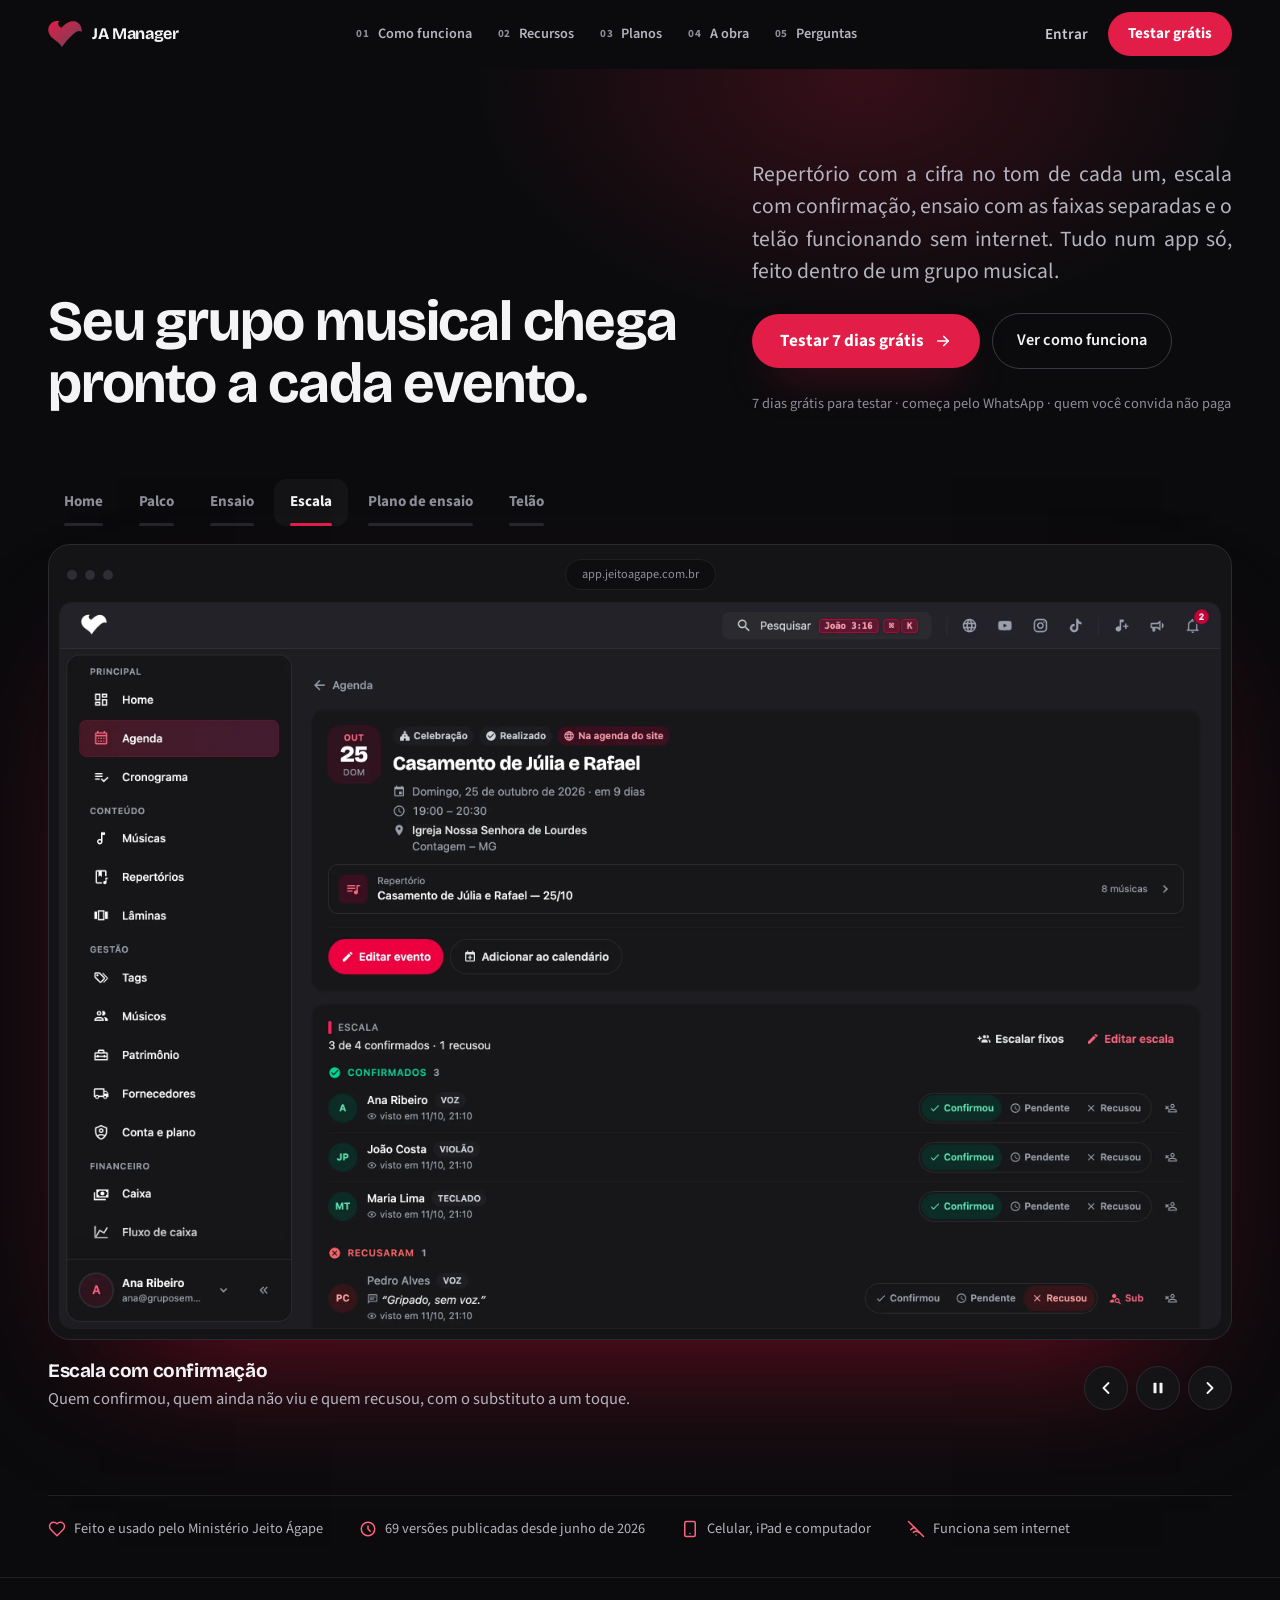
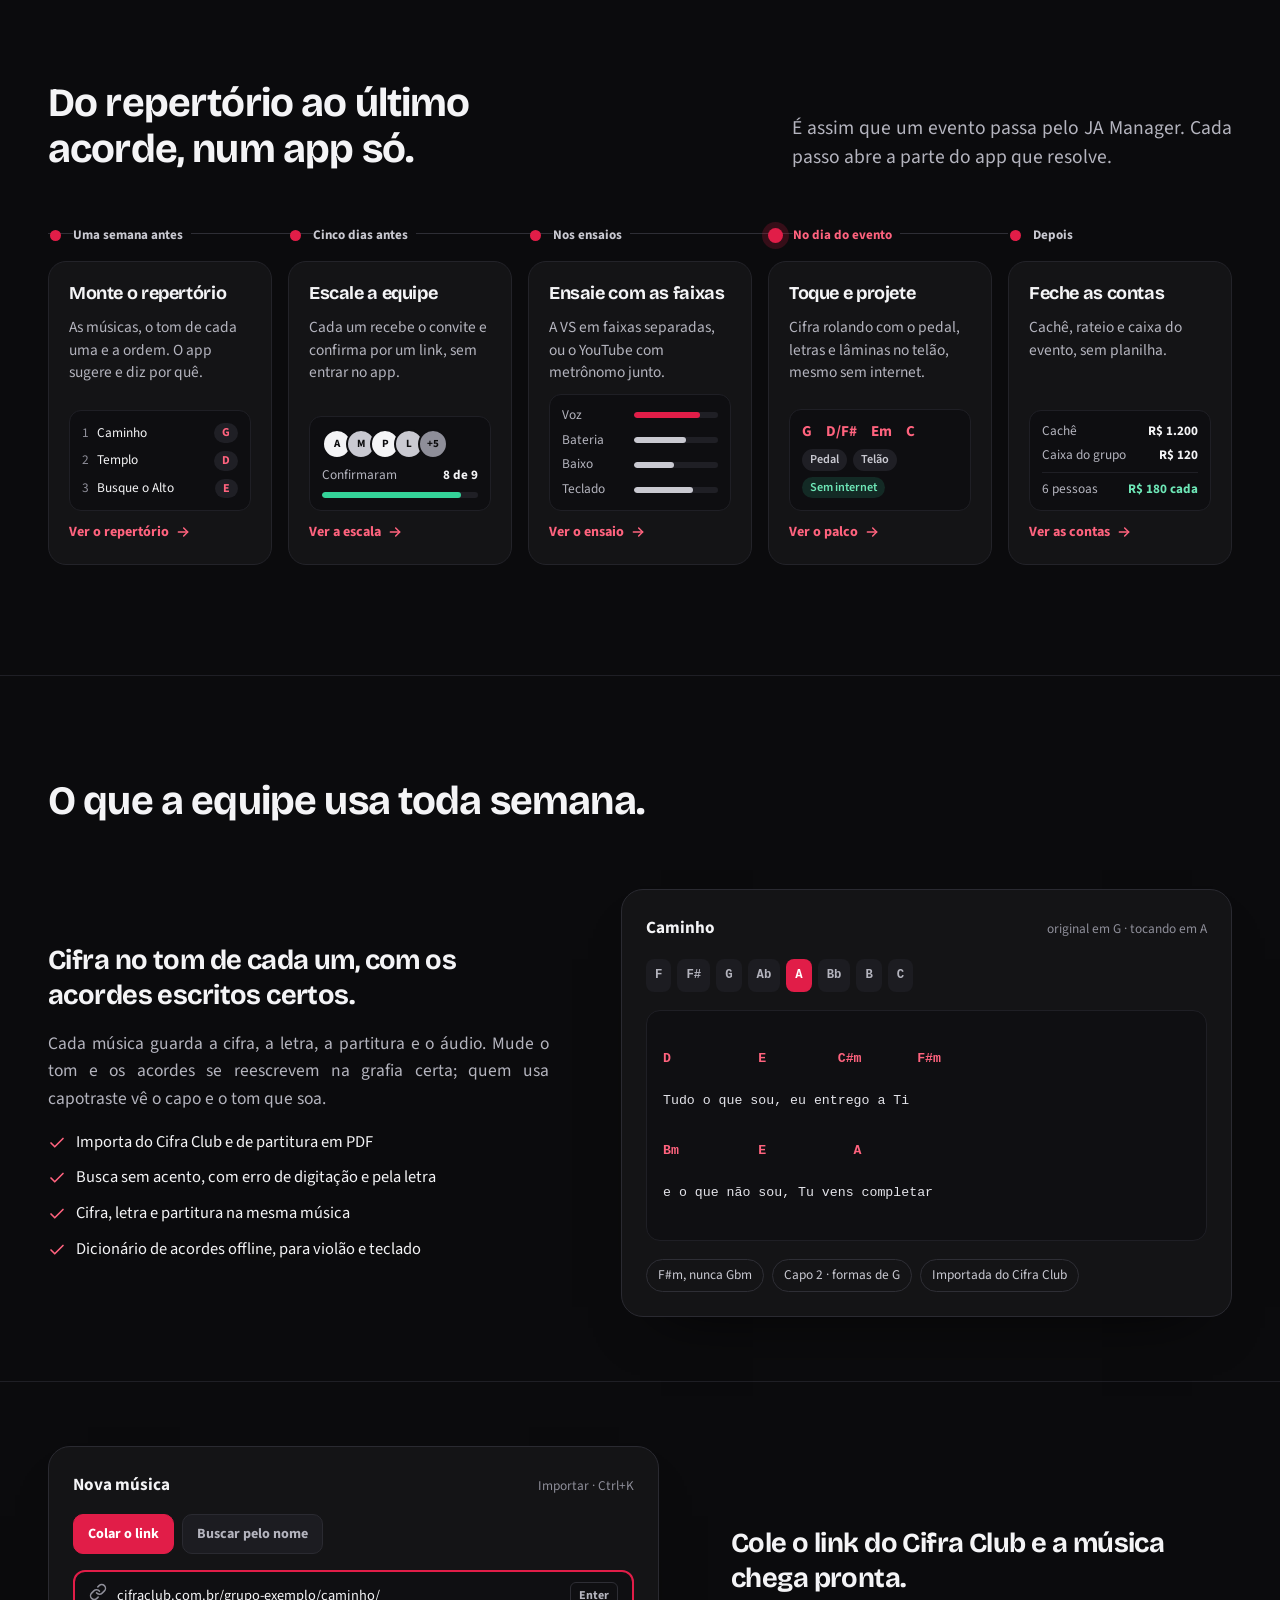
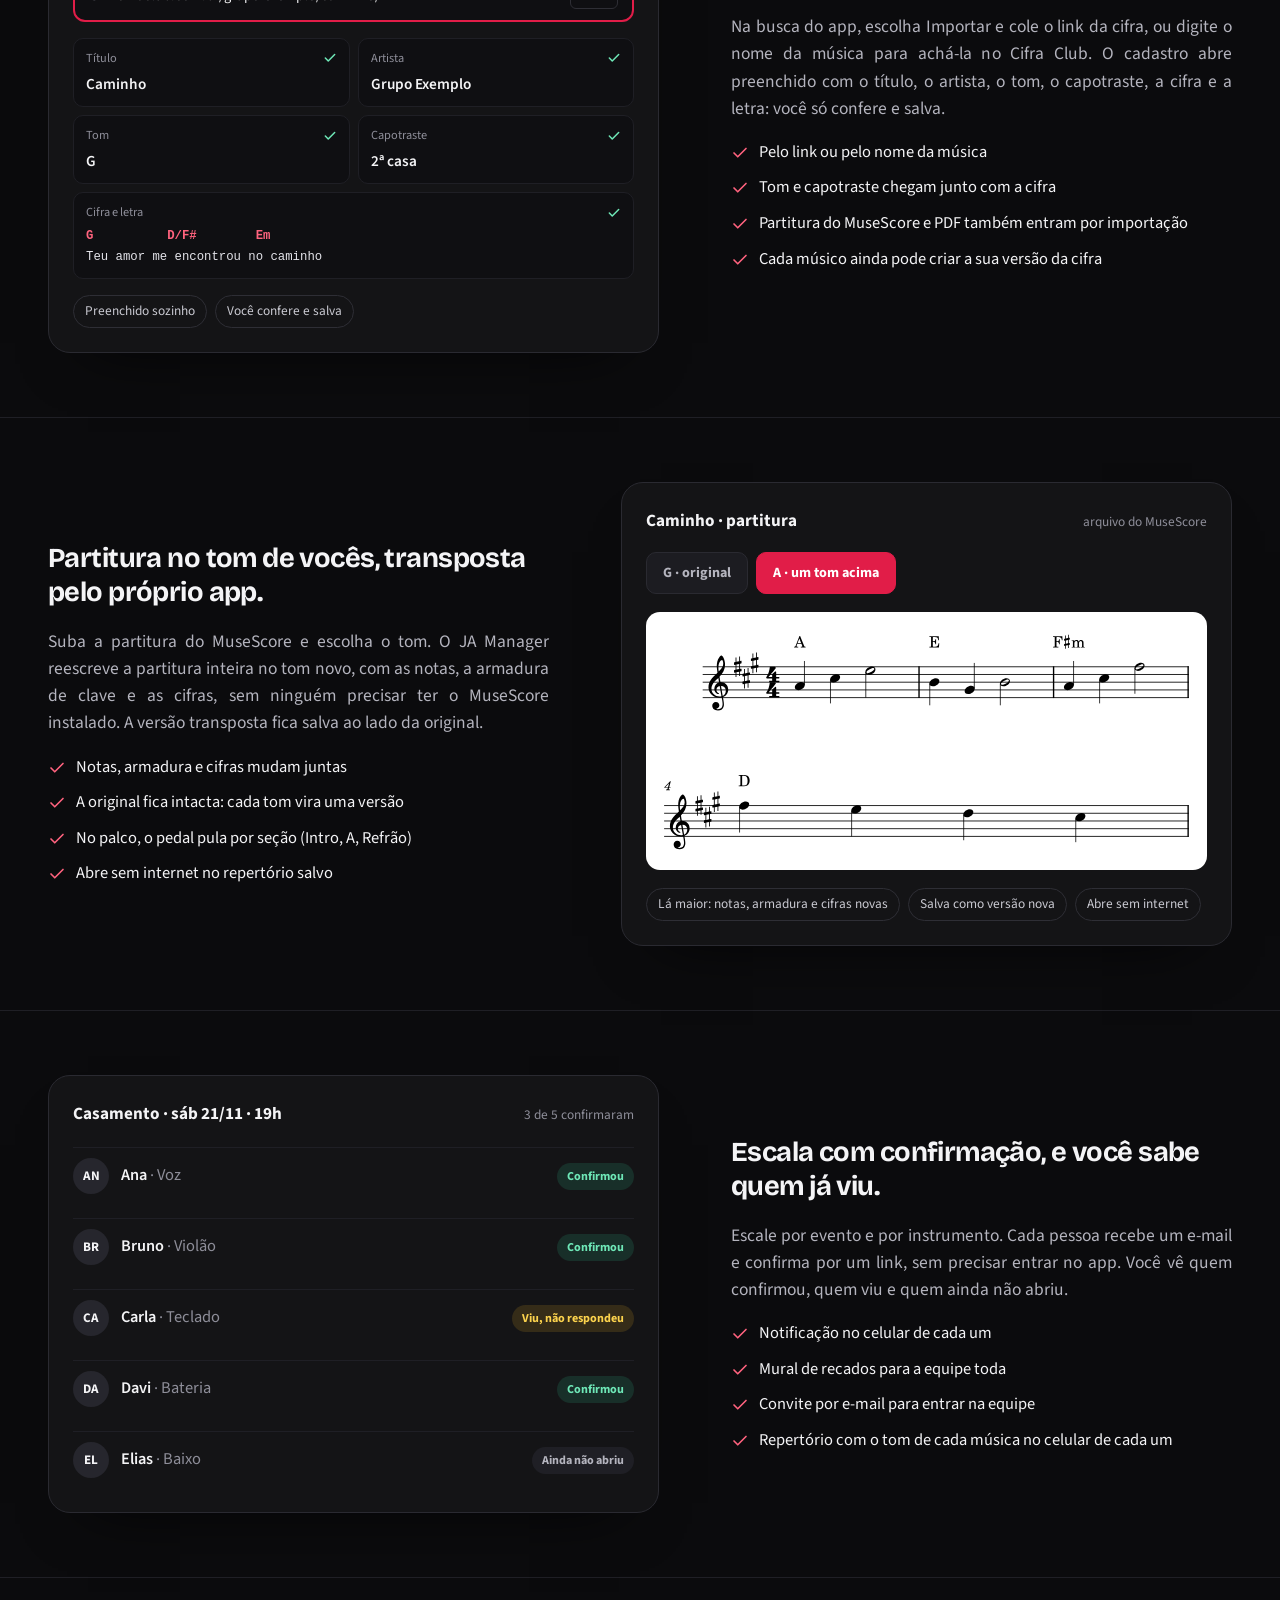
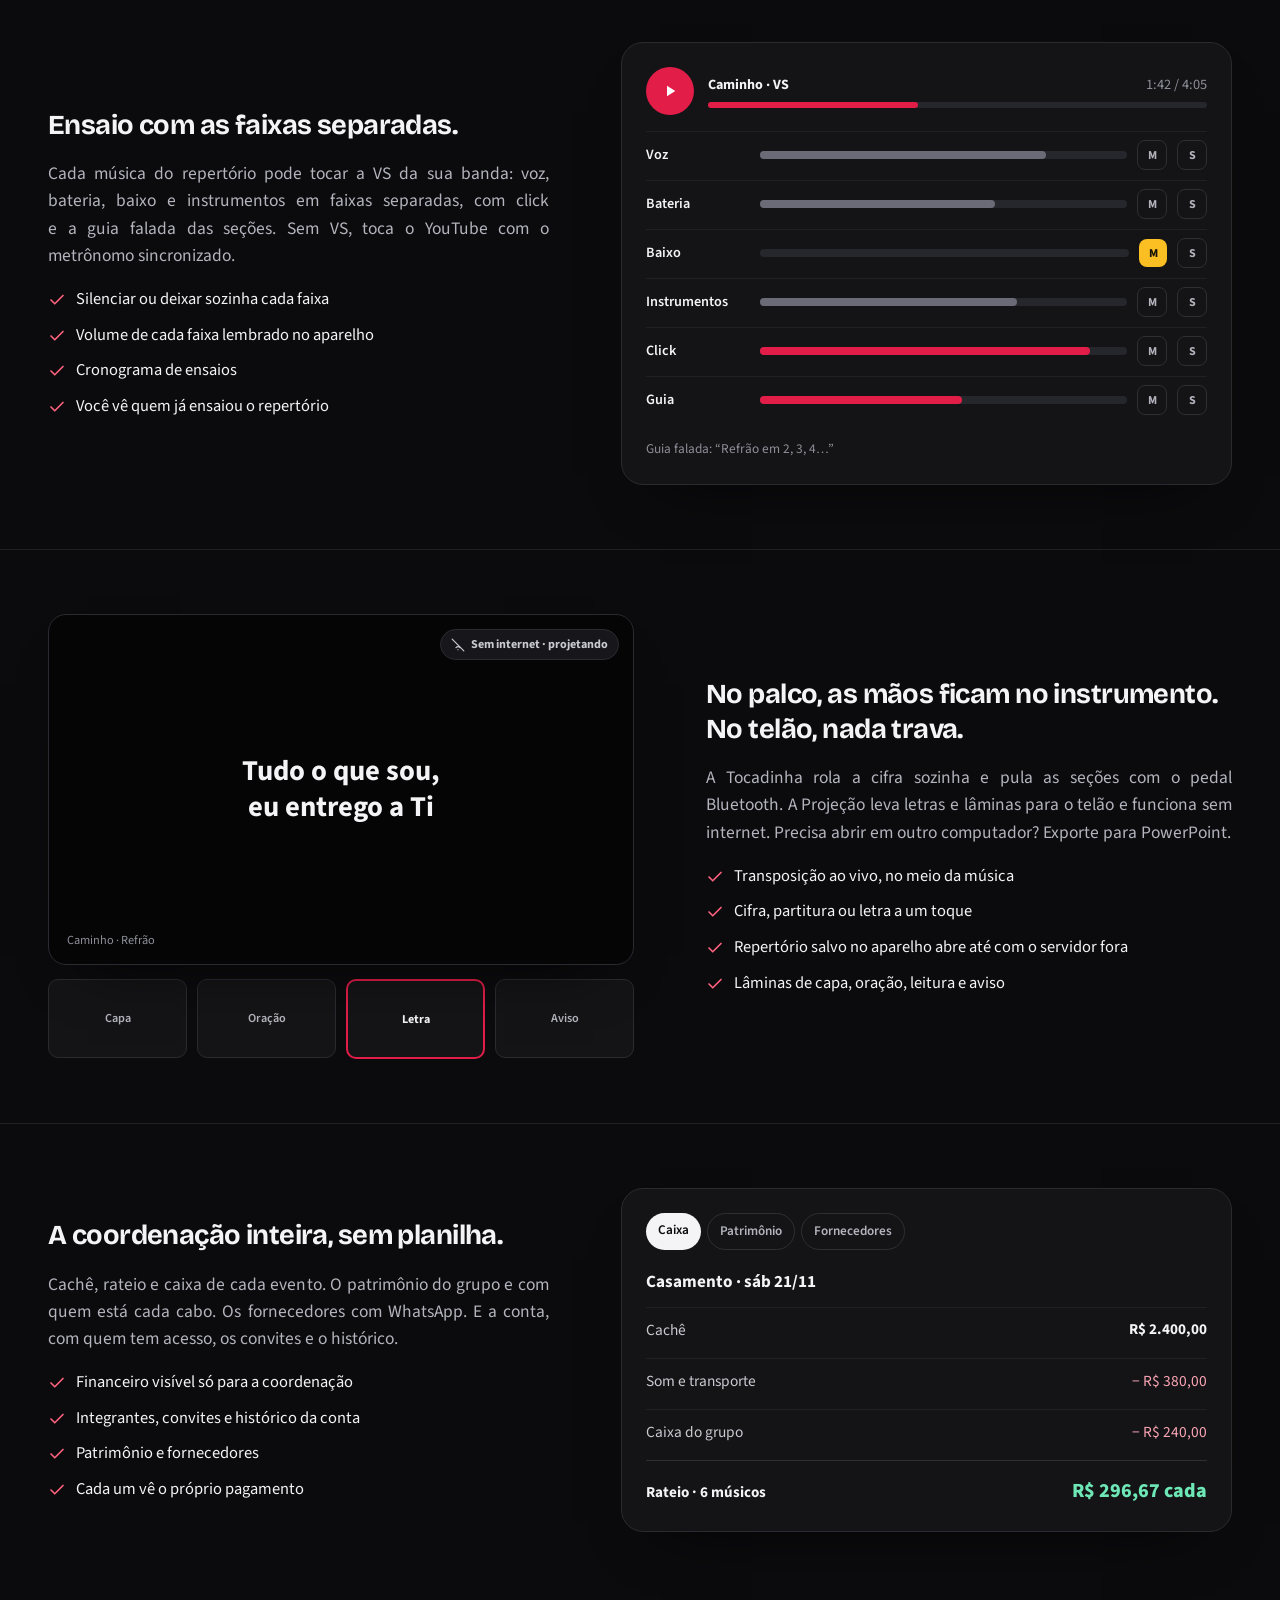
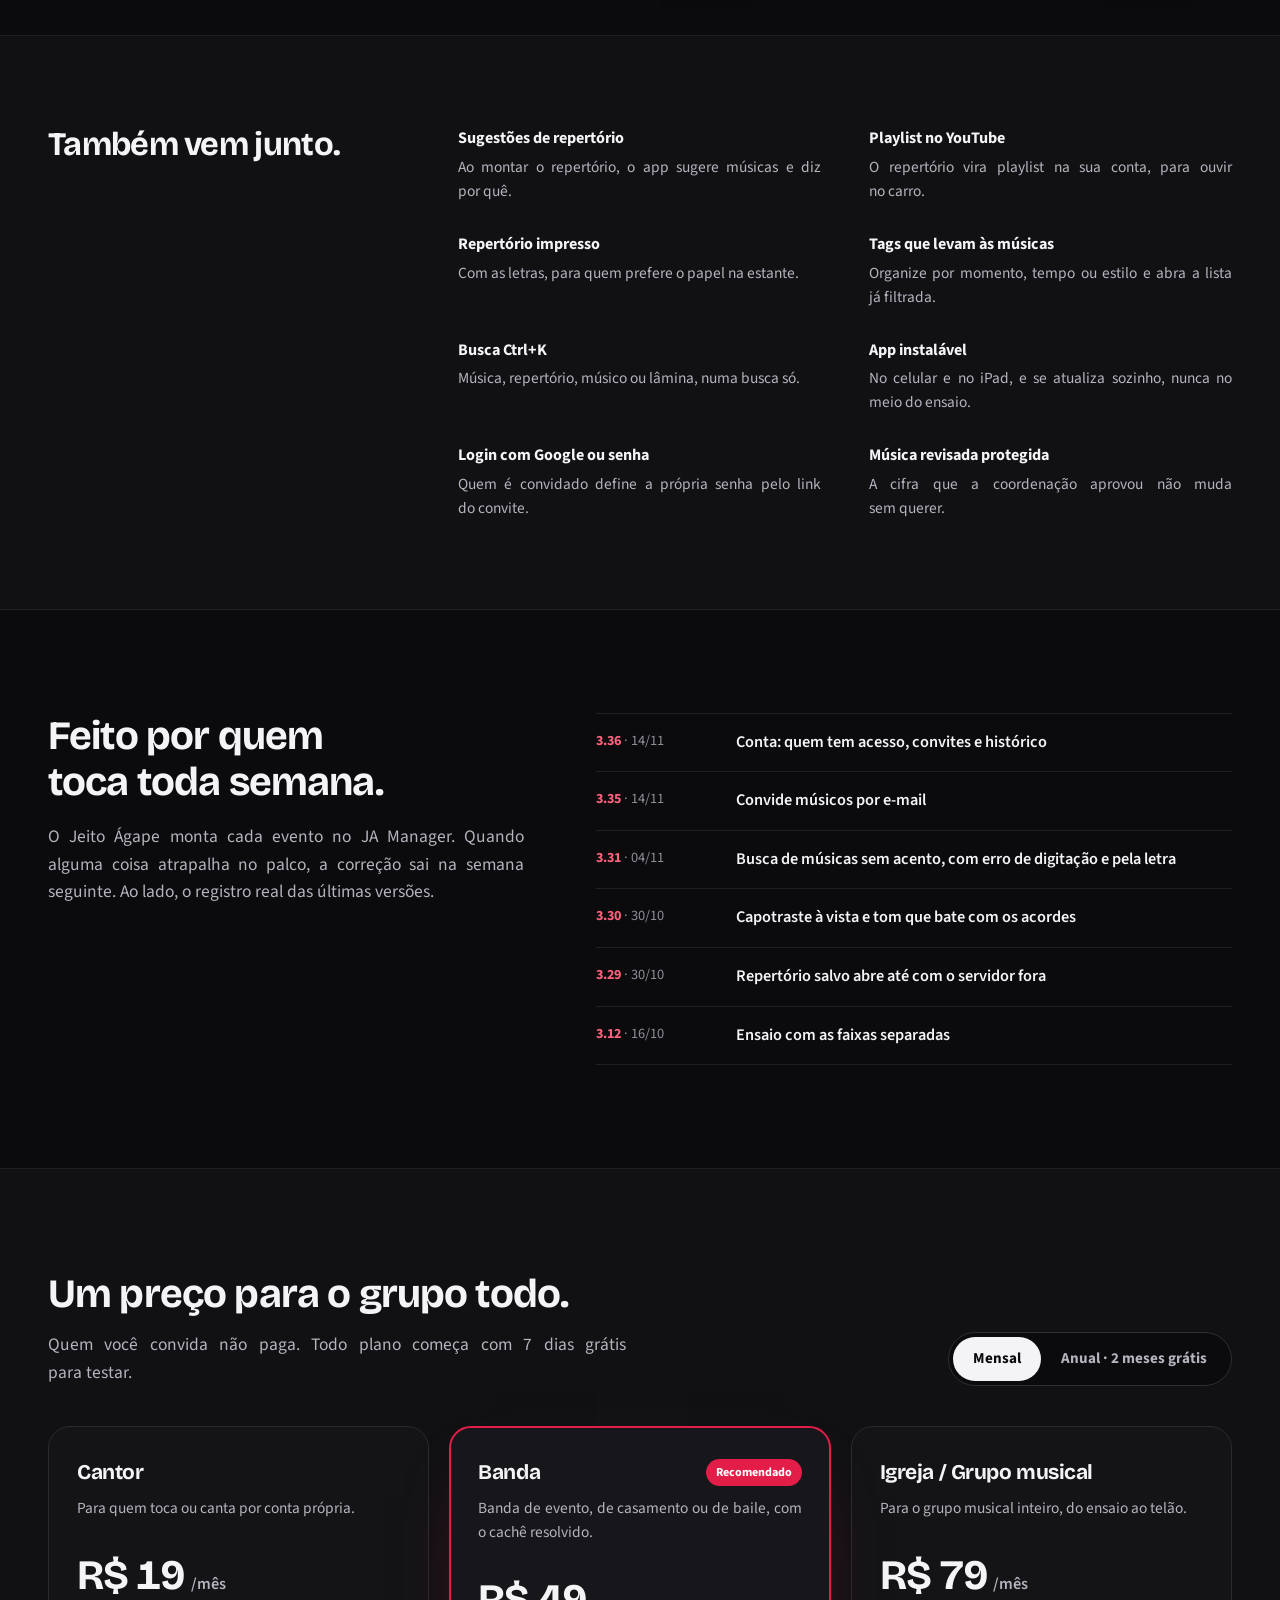
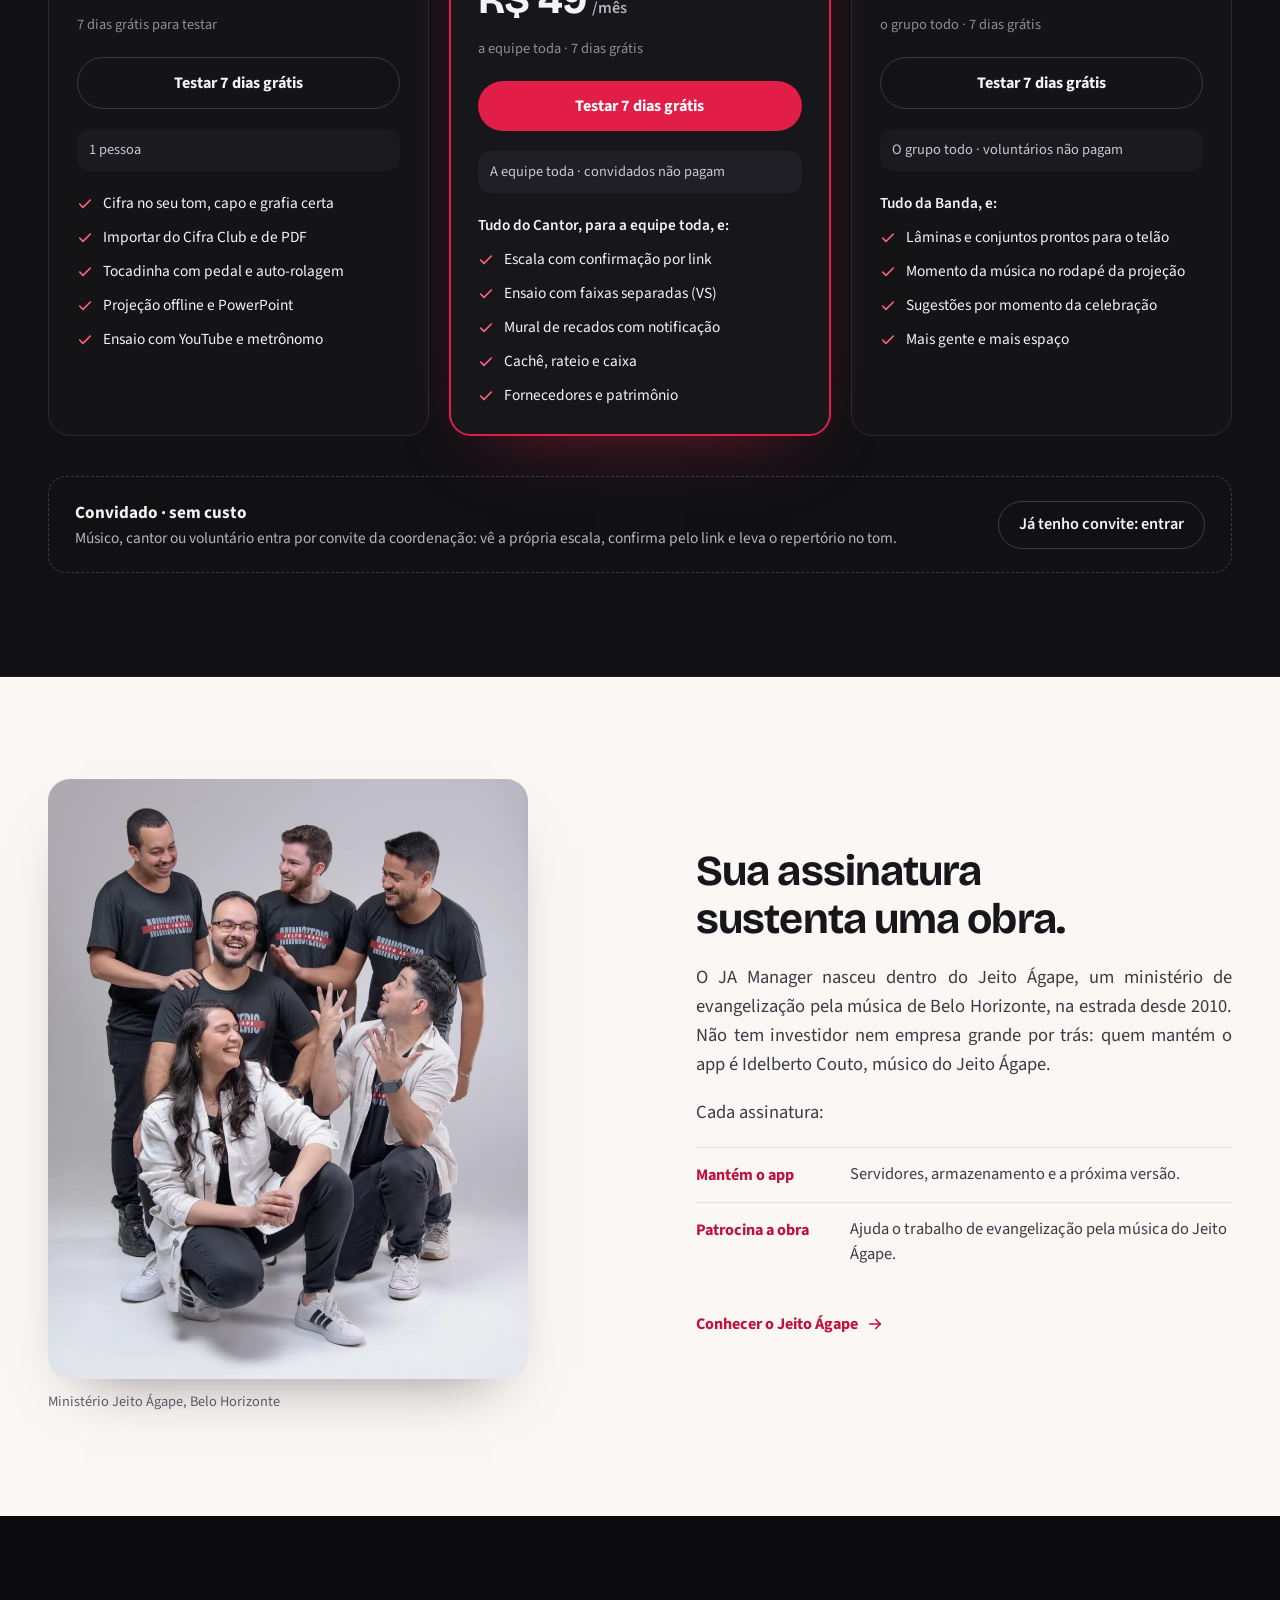
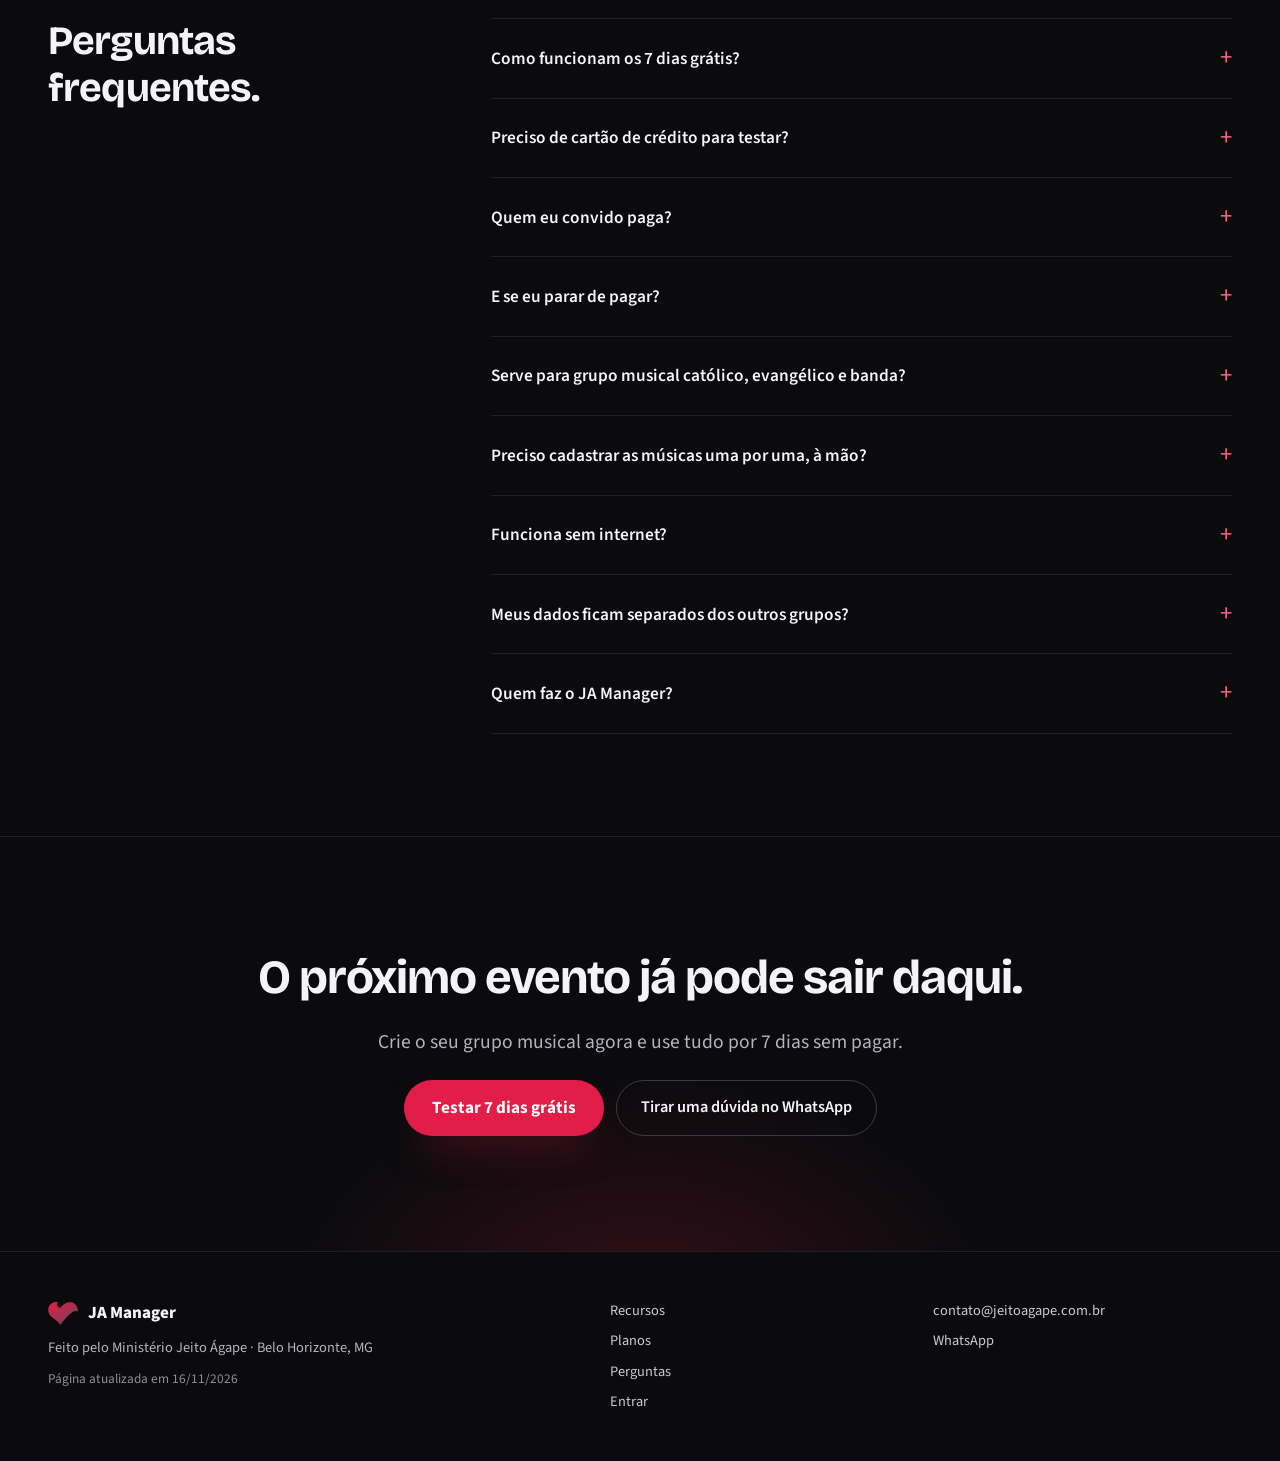
==== index.html @ a11d5241 "fix(landing): "grupo musical" no lugar de "ministério" Pedido do dono para a página ficar mais genér" ====
<!DOCTYPE html>
<html lang="pt-BR">
<head>
<meta charset="utf-8">
<meta name="viewport" content="width=device-width, initial-scale=1, viewport-fit=cover">
<title>JA Manager — repertório, escala, ensaio e telão num app só</title>
<meta name="description" content="Aplicativo para grupos musicais e bandas: cifra no tom de cada um, escala com confirmação, ensaio com as faixas da VS, partitura transposta pelo app e telão sem internet. 7 dias grátis para testar.">
<link rel="canonical" href="https://jam.jeitoagape.com.br/">
<meta property="og:type" content="website">
<meta property="og:locale" content="pt_BR">
<meta property="og:title" content="JA Manager — repertório, escala, ensaio e telão num app só">
<meta property="og:description" content="Cifra, escala, ensaio, partitura e telão num app só. Para grupos musicais e bandas. 7 dias grátis para testar.">
<meta property="og:site_name" content="JA Manager">
<meta property="og:url" content="https://jam.jeitoagape.com.br/">
<meta property="og:image" content="https://jam.jeitoagape.com.br/assets/og-cover.png">
<meta property="og:image:width" content="1200">
<meta property="og:image:height" content="630">
<meta property="og:image:alt" content="JA Manager: seu grupo musical chega pronto a cada evento">
<meta name="twitter:card" content="summary_large_image">
<meta name="twitter:title" content="JA Manager — repertório, escala, ensaio e telão num app só">
<meta name="twitter:description" content="Cifra, escala, ensaio, partitura e telão num app só. Para grupos musicais e bandas. 7 dias grátis para testar.">
<meta name="twitter:image" content="https://jam.jeitoagape.com.br/assets/og-cover.png">
<meta name="theme-color" content="#0B0B0D">
<meta name="color-scheme" content="dark">
<meta name="robots" content="index,follow,max-image-preview:large">
<!-- JSON-LD: um @graph com @id estáveis (#organization, #website, #app, #perguntas); a FAQ repete o texto visível de #perguntas -->
<script type="application/ld+json">
{
  "@context": "https://schema.org",
  "@graph": [
    {
      "@type": "Organization",
      "@id": "https://jam.jeitoagape.com.br/#organization",
      "name": "Jeito Ágape",
      "alternateName": "Ministério Jeito Ágape",
      "url": "https://jeitoagape.com.br/",
      "logo": "https://jam.jeitoagape.com.br/assets/og-cover.png",
      "email": "contato@jeitoagape.com.br",
      "telephone": "+55-31-99126-7983",
      "address": {
        "@type": "PostalAddress",
        "addressLocality": "Belo Horizonte",
        "addressRegion": "MG",
        "addressCountry": "BR"
      },
      "foundingDate": "2010",
      "sameAs": [
        "https://jeitoagape.com.br/",
        "https://www.instagram.com/jeitoagape",
        "https://www.youtube.com/jeitoagape",
        "https://www.tiktok.com/@jeitoagape",
        "https://open.spotify.com/album/3m1HYXg7gYW2PWSacnrrkK"
      ]
    },
    {
      "@type": "WebSite",
      "@id": "https://jam.jeitoagape.com.br/#website",
      "url": "https://jam.jeitoagape.com.br/",
      "name": "JA Manager",
      "inLanguage": "pt-BR",
      "publisher": {
        "@id": "https://jam.jeitoagape.com.br/#organization"
      }
    },
    {
      "@type": "SoftwareApplication",
      "@id": "https://jam.jeitoagape.com.br/#app",
      "name": "JA Manager",
      "url": "https://jam.jeitoagape.com.br/",
      "applicationCategory": "BusinessApplication",
      "applicationSubCategory": "Gestão de repertório e escala para grupos musicais e bandas",
      "operatingSystem": "Web, Android, iOS (PWA)",
      "softwareVersion": "3.36.0",
      "dateModified": "2026-11-16",
      "inLanguage": "pt-BR",
      "image": "https://jam.jeitoagape.com.br/assets/og-cover.png",
      "screenshot": "https://jam.jeitoagape.com.br/assets/og-cover.png",
      "description": "Aplicativo para grupos musicais e bandas: cifra no tom de cada um, escala com confirmação, ensaio com as faixas da VS, partitura transposta pelo próprio app, importação do Cifra Club, telão sem internet e as contas do evento.",
      "featureList": [
        "Cifra no tom de cada cantor, com transposição e capotraste",
        "Importação de cifras do Cifra Club pelo link ou pelo nome da música",
        "Partitura do MuseScore transposta pelo próprio app: notas, armadura e cifras",
        "Escala com confirmação de presença e substituto a um toque",
        "Ensaio com as faixas separadas da VS, click e guia falada",
        "Modo palco com pedal e projeção de letras e lâminas sem internet",
        "Plano de ensaio até o dia do evento",
        "Contas do evento: cachê, rateio e caixa"
      ],
      "offers": [
        {
          "@type": "Offer",
          "name": "Cantor",
          "price": "19",
          "priceCurrency": "BRL",
          "url": "https://jam.jeitoagape.com.br/#planos",
          "availability": "https://schema.org/PreOrder"
        },
        {
          "@type": "Offer",
          "name": "Banda",
          "price": "49",
          "priceCurrency": "BRL",
          "url": "https://jam.jeitoagape.com.br/#planos",
          "availability": "https://schema.org/PreOrder"
        },
        {
          "@type": "Offer",
          "name": "Igreja / Grupo musical",
          "price": "79",
          "priceCurrency": "BRL",
          "url": "https://jam.jeitoagape.com.br/#planos",
          "availability": "https://schema.org/PreOrder"
        }
      ],
      "creator": {
        "@id": "https://jam.jeitoagape.com.br/#organization"
      },
      "publisher": {
        "@id": "https://jam.jeitoagape.com.br/#organization"
      },
      "isPartOf": {
        "@id": "https://jam.jeitoagape.com.br/#website"
      }
    },
    {
      "@type": "FAQPage",
      "@id": "https://jam.jeitoagape.com.br/#perguntas",
      "url": "https://jam.jeitoagape.com.br/#perguntas",
      "inLanguage": "pt-BR",
      "mainEntity": [
        {
          "@type": "Question",
          "name": "Como funcionam os 7 dias grátis?",
          "acceptedAnswer": {
            "@type": "Answer",
            "text": "Você chama a gente no WhatsApp, conta o tamanho do grupo e a gente cria o seu grupo musical. Você usa tudo por 7 dias sem pagar e, para continuar, escolhe o plano."
          }
        },
        {
          "@type": "Question",
          "name": "Preciso de cartão de crédito para testar?",
          "acceptedAnswer": {
            "@type": "Answer",
            "text": "Não. Hoje o teste começa pelo WhatsApp e não pede cartão. No anual você paga 10 meses e usa 12."
          }
        },
        {
          "@type": "Question",
          "name": "Quem eu convido paga?",
          "acceptedAnswer": {
            "@type": "Answer",
            "text": "Não. Nos planos Banda e Igreja / Grupo musical, o preço é do grupo: convidar a equipe não muda a conta, até o limite de pessoas do plano."
          }
        },
        {
          "@type": "Question",
          "name": "E se eu parar de pagar?",
          "acceptedAnswer": {
            "@type": "Answer",
            "text": "Nada é apagado. A gente conversa com você e, se a assinatura não voltar, a conta fica só para leitura: o repertório continua abrindo, e tudo volta quando você retomar."
          }
        },
        {
          "@type": "Question",
          "name": "Serve para grupo musical católico, evangélico e banda?",
          "acceptedAnswer": {
            "@type": "Answer",
            "text": "Sim. O app organiza repertório, escala, ensaio e telão de qualquer grupo que toca junto, na igreja ou em eventos."
          }
        },
        {
          "@type": "Question",
          "name": "Preciso cadastrar as músicas uma por uma, à mão?",
          "acceptedAnswer": {
            "@type": "Answer",
            "text": "Não. Cole o link do Cifra Club, ou busque a música pelo nome, e o JA Manager traz o título, o artista, o tom, o capotraste, a cifra e a letra. Partituras do MuseScore e PDFs também entram por importação."
          }
        },
        {
          "@type": "Question",
          "name": "Funciona sem internet?",
          "acceptedAnswer": {
            "@type": "Answer",
            "text": "O repertório salvo no aparelho abre sem internet, com cifras e partituras, e a Projeção funciona offline."
          }
        },
        {
          "@type": "Question",
          "name": "Meus dados ficam separados dos outros grupos?",
          "acceptedAnswer": {
            "@type": "Answer",
            "text": "Sim. Cada grupo musical só vê os próprios dados, e senha nunca vai por e-mail. Os dados ficam em servidores no Brasil, com cópia de segurança semanal, e você pode pedir a exclusão a qualquer momento pelo e-mail contato@jeitoagape.com.br."
          }
        },
        {
          "@type": "Question",
          "name": "Quem faz o JA Manager?",
          "acceptedAnswer": {
            "@type": "Answer",
            "text": "O Ministério Jeito Ágape, de Belo Horizonte. O grupo usa o app em cada evento, e o que entra com as assinaturas financia a missão."
          }
        }
      ]
    }
  ]
}
</script>
<!-- ====== Medição: GA4 (propriedade do produto) e Microsoft Clarity. IDs vazios = nada carrega.
       Preencher JAM_ANALYTICS.ga4 ("G-…") e .clarity quando as contas existirem (docs/RUNBOOK-MARKETING.md no LOPS). ====== -->
  <script>
  window.JAM_ANALYTICS = { ga4: '', clarity: '' };
  (function(c){
    if (c.ga4) {
      var s = document.createElement('script'); s.async = true; s.src = 'https://www.googletagmanager.com/gtag/js?id=' + c.ga4; document.head.appendChild(s);
      window.dataLayer = window.dataLayer || []; window.gtag = function(){ window.dataLayer.push(arguments); };
      window.gtag('js', new Date()); window.gtag('config', c.ga4);
    }
    if (c.clarity) {
      (function(w,d,t,i){ w[t] = w[t] || function(){ (w[t].q = w[t].q || []).push(arguments); }; var s = d.createElement('script'); s.async = 1; s.src = 'https://www.clarity.ms/tag/' + i; d.head.appendChild(s); })(window, document, 'clarity', c.clarity);
    }
  })(window.JAM_ANALYTICS);
  </script>
<link rel="icon" href="assets/favicon.svg" type="image/svg+xml">
<link rel="icon" href="assets/favicon-32.png" sizes="32x32" type="image/png">
<link rel="apple-touch-icon" href="assets/apple-touch-icon.png">
<link rel="preconnect" href="https://fonts.googleapis.com">
<link rel="preconnect" href="https://fonts.gstatic.com" crossorigin>
<link href="https://fonts.googleapis.com/css2?family=Bricolage+Grotesque:opsz,wght@12..96,400..800&amp;family=Source+Sans+3:ital,wght@0,400..800;1,400&amp;display=swap" rel="stylesheet">
<style>
[hidden]{display:none!important}
body{margin:0;background:#0B0B0D}
html{scroll-behavior:smooth}
a{color:#FF637E;text-underline-offset:3px}a:hover{color:#FF8FA3}
::selection{background:#E11D48;color:#FFFFFF}
:focus-visible{outline:2px solid #FF637E;outline-offset:3px;border-radius:6px}
details>summary{list-style:none;cursor:pointer}
details>summary::-webkit-details-marker{display:none}
details[open] .faq-sinal{transform:rotate(45deg)}
.faq-sinal{transition:transform .25s cubic-bezier(.22,1,.36,1)}
.topo-nav{border-bottom:1px solid transparent;transition:background-color .25s ease,border-color .25s ease}
.topo-nav[data-rolou]{background:rgba(11,11,13,.88);backdrop-filter:blur(12px);-webkit-backdrop-filter:blur(12px);border-bottom-color:#1F1F25}
.faixa{display:inline-flex;align-items:center;gap:8px;min-height:44px;padding:0 12px;color:#B4B4BE;text-decoration:none;font-size:14px;font-weight:600;white-space:nowrap;transition:color .2s ease}
.faixa:hover,.topo-link:hover{color:#F4F4F6}
.faixa-n{font-size:11px;font-weight:700;letter-spacing:.06em;font-variant-numeric:tabular-nums;color:#8E8E99;transition:color .2s ease}
.faixa[aria-current],.faixa-movel[aria-current]{color:#F4F4F6}
.faixa[aria-current] .faixa-n,.faixa-movel[aria-current] .faixa-n{color:var(--acc-t)}
.topo-link{display:inline-flex;align-items:center;min-height:44px;padding:0 10px;color:#C9C9D1;text-decoration:none;font-size:15px;font-weight:600;transition:color .2s ease}
.pilula{display:inline-flex;align-items:center;min-height:40px;padding:0 14px;border-radius:999px;color:#B4B4BE;text-decoration:none;font-size:14px;font-weight:600;white-space:nowrap;transition:color .2s ease,background-color .2s ease}
.pilula:hover{color:#F4F4F6}
.pilula[aria-current]{background:#26262D;color:#F4F4F6}
.faixa-movel{display:flex;align-items:center;gap:12px;min-height:48px;padding:0 14px;border-radius:12px;color:#C9C9D1;text-decoration:none;font-size:16px;font-weight:600}
.faixa-movel[aria-current]{background:#1F1F25}
.menu-movel[open]>summary{background:#1F1F25}
#topo,#semana,#recursos,#planos,#obra,#perguntas,#cifra,#importar,#partitura,#escala,#ensaio,#palco,#coordenacao{scroll-margin-top:92px}
h1,h2,h3,.f-titulo{font-family:var(--f-titulo)!important;font-weight:var(--w-titulo)!important;letter-spacing:var(--ls-titulo)!important}
p,dd{text-align:justify;hyphens:auto;-webkit-hyphens:auto;text-wrap:pretty}
.carrossel-abas::-webkit-scrollbar{display:none}
.carrossel-aba{flex:none;display:inline-flex;flex-direction:column;align-items:stretch;gap:9px;min-height:44px;padding:11px 16px 0;border:0;border-radius:12px;background:transparent;color:#8E8E99;font:inherit;font-size:15px;font-weight:700;cursor:pointer;white-space:nowrap;text-align:left;transition:color .2s ease,background-color .2s ease}
.carrossel-aba:hover{color:#F4F4F6}
.carrossel-aba[aria-selected="true"]{color:#F4F4F6;background:#141416}
.carrossel-barra{display:block;height:3px;border-radius:3px;background:#26262D;overflow:hidden}
.carrossel-barra>span{display:block;height:100%;background:var(--acc);transform:scaleX(0);transform-origin:0 50%}
.carrossel-aba[aria-selected="true"] .carrossel-barra>span{transform:scaleX(1)}
[data-carrossel][data-tocando] .carrossel-aba[aria-selected="true"] .carrossel-barra>span{animation:carrossel-tempo 6s linear forwards}
[data-carrossel][data-tocando][data-parado] .carrossel-aba[aria-selected="true"] .carrossel-barra>span{animation-play-state:paused}
@keyframes carrossel-tempo{from{transform:scaleX(0)}to{transform:scaleX(1)}}
.carrossel-slide{opacity:0;transition:opacity .6s cubic-bezier(.22,1,.36,1)}
.carrossel-slide[data-ativo]{opacity:1}
.carrossel-legenda{display:none;flex-direction:column;gap:4px}
.carrossel-legenda[data-ativo]{display:flex}
.carrossel-botao{width:44px;height:44px;border-radius:50%;border:1px solid #2A2A31;background:#141416;color:#F4F4F6;display:inline-flex;align-items:center;justify-content:center;cursor:pointer;transition:border-color .2s ease}
.carrossel-botao:hover{border-color:#4A4A55}
@media (prefers-reduced-motion:reduce){.carrossel-slide{transition:none}}
.semana-grade{display:grid;grid-auto-flow:column;grid-auto-columns:minmax(260px,80%);gap:16px;overflow-x:auto;scroll-snap-type:x mandatory;scrollbar-width:none}
.semana-grade::-webkit-scrollbar{display:none}
.semana-item{scroll-snap-align:start}
@media (min-width:640px){.semana-grade{grid-auto-columns:minmax(260px,42%)}}
@media (min-width:1080px){.semana-grade{grid-auto-flow:row;grid-template-columns:repeat(5,minmax(0,1fr));overflow:visible}}
.semana-cartao{transition:border-color .2s ease,transform .25s cubic-bezier(.22,1,.36,1)}
.semana-cartao:hover{border-color:#3A3A43;transform:translateY(-3px)}
@media (prefers-reduced-motion:reduce){.semana-cartao{transition:none}.semana-cartao:hover{transform:none}}
@media (min-width:1000px){.so-estreito{display:none!important}}
@media (max-width:999px){.so-largo{display:none!important}}
@media (max-width:420px){.sem-estreito{display:none}.cta-topo{padding:0 16px!important}}
@media (prefers-reduced-motion:reduce){.topo-nav,.faixa,.pilula{transition:none}}
</style>
</head>
<body>
<div style="--f-titulo: &#x27;Bricolage Grotesque&#x27;, system-ui, sans-serif; --f-texto: &#x27;Source Sans 3&#x27;, system-ui, sans-serif; --w-titulo: 700; --ls-titulo: -0.02em; font-family: var(--f-texto); font-size-adjust: 0.5; color: #F4F4F6; background: #0B0B0D; min-width: 0; font-size: 16px; line-height: 1.6">


<header class="topo-nav" data-topo style="position: sticky; top: 0; z-index: 20; --acc: #E11D48; --acc-t: #FF637E">
<nav aria-label="Principal" style="max-width: 1200px; margin: 0 auto; padding: 0 clamp(16px, 4vw, 48px); min-height: 68px; display: flex; align-items: center; gap: 20px">
<a href="#topo" style="display: flex; align-items: center; gap: 10px; text-decoration: none; color: #F4F4F6; font-weight: 800; font-size: 17px; letter-spacing: -0.01em; flex: none"><svg width="34" height="26" viewBox="0 0 760 591" aria-hidden="true" style="display: block; flex: none"><defs><linearGradient id="nav-g-1" x1="0" y1="0" x2="1" y2="1"><stop offset="0" stop-color="#E11D48"/><stop offset="1" stop-color="#6D4458"/></linearGradient></defs><path d="M190.0 0.7C134.1 7.3 93.4 25.4 59.9 58.5C3.3 114.5 -15.0 198.4 13.0 273.6C26.5 309.5 54.9 350.0 88.5 380.8C108.3 399.1 117.6 406.5 157.5 436.5C211.2 476.8 234.1 496.2 257.7 521.8C274.0 539.4 294.1 565.7 305.7 584.8C308.0 588.5 310.0 590.7 310.7 590.4C311.4 590.1 315.8 584.2 320.5 577.2C374.9 496.1 488.0 367.2 557.8 306.8C644.4 231.8 703.0 212.3 753.1 241.6C755.5 243.0 757.9 243.9 758.5 243.5C759.8 242.7 759.7 205.5 758.3 193.0C747.6 92.8 683.4 20.7 592.1 6.3C574.9 3.6 543.0 3.9 526.2 6.9C459.2 18.8 392.4 59.2 315.9 134.2C305.9 144.0 297.4 152.0 297.1 152.0C294.9 152.0 277.4 141.2 268.0 134.1C227.2 103.2 212.9 61.5 232.2 29.6C234.2 26.4 239.9 19.5 244.9 14.3C253.0 5.8 253.8 4.7 252.2 3.5C248.8 1.0 204.3 -1.0 190.0 0.7Z" fill="url(#nav-g-1)"/></svg><span class="f-titulo">JA Manager</span></a>
<ol class="so-largo" style="flex: 1 1 auto; list-style: none; margin: 0; padding: 0; display: flex; justify-content: center; align-items: center; gap: 2px">
<li><a class="faixa" data-secao="semana" href="#semana"><span class="faixa-n">01</span>Como funciona</a></li>
<li><a class="faixa" data-secao="recursos" href="#recursos"><span class="faixa-n">02</span>Recursos</a></li>
<li><a class="faixa" data-secao="planos" href="#planos"><span class="faixa-n">03</span>Planos</a></li>
<li><a class="faixa" data-secao="obra" href="#obra"><span class="faixa-n">04</span>A obra</a></li>
<li><a class="faixa" data-secao="perguntas" href="#perguntas"><span class="faixa-n">05</span>Perguntas</a></li>
</ol>
<div style="margin-left: auto; display: flex; align-items: center; gap: 10px; flex: none">
<a class="so-largo topo-link" href="https://app.jeitoagape.com.br/#/login">Entrar</a>
<a href="https://wa.me/5531991267983?text=Ol%C3%A1%21%20Quero%20testar%20o%20JA%20Manager%20por%207%20dias.%20Cheguei%20pelo%20menu%20do%20site." target="_blank" rel="noopener" data-cta="menu" class="cta-topo" style="display: inline-flex; align-items: center; justify-content: center; min-height: 44px; padding: 0 20px; border-radius: 999px; background: #E11D48; color: #FFFFFF; font-weight: 700; font-size: 15px; text-decoration: none; white-space: nowrap; flex: none">Testar<span class="sem-estreito">&nbsp;grátis</span></a>
<details class="menu-movel so-estreito" style="position: relative; flex: none"><summary aria-label="Abrir o menu" style="display: flex; align-items: center; justify-content: center; width: 44px; height: 44px; border-radius: 999px; border: 1px solid #2A2A31; color: #F4F4F6"><svg width="20" height="20" viewBox="0 0 24 24" fill="none" stroke="currentColor" stroke-width="2" stroke-linecap="round" aria-hidden="true"><path d="M4 7h16M4 12h16M4 17h16"/></svg></summary><div style="position: absolute; right: 0; top: calc(100% + 10px); width: min(320px, calc(100vw - 32px)); background: #141418; border: 1px solid #2A2A31; border-radius: 18px; padding: 8px; box-shadow: 0 24px 60px -20px rgba(0,0,0,0.85)"><ol style="list-style: none; margin: 0; padding: 0"><li><a class="faixa-movel" data-secao="semana" href="#semana"><span class="faixa-n">01</span>Como funciona</a></li><li><a class="faixa-movel" data-secao="recursos" href="#recursos"><span class="faixa-n">02</span>Recursos</a></li><li><a class="faixa-movel" data-secao="planos" href="#planos"><span class="faixa-n">03</span>Planos</a></li><li><a class="faixa-movel" data-secao="obra" href="#obra"><span class="faixa-n">04</span>A obra</a></li><li><a class="faixa-movel" data-secao="perguntas" href="#perguntas"><span class="faixa-n">05</span>Perguntas</a></li></ol><div style="height: 1px; background: #1F1F25; margin: 8px 6px"></div><a class="faixa-movel" href="https://app.jeitoagape.com.br/#/login">Entrar</a></div></details>
</div>
</nav>
<span data-progresso aria-hidden="true" style="position: absolute; left: 0; bottom: -1px; width: 100%; height: 2px; background: #E11D48; transform-origin: 0 50%; transform: scaleX(0)"></span>
</header>




<main id="topo">

<section aria-labelledby="h-hero" style="position: relative; overflow: hidden; border-bottom: 1px solid #1F1F25">
<div aria-hidden="true" style="position: absolute; left: 50%; top: -340px; width: 1100px; height: 700px; transform: translateX(-30%); background: radial-gradient(closest-side, rgba(225,29,72,0.20), rgba(11,11,13,0) 70%); pointer-events: none"></div>
<div style="position: relative; max-width: 1200px; margin: 0 auto; padding: clamp(56px, 7vw, 96px) clamp(20px, 4vw, 48px) clamp(56px, 6vw, 88px); display: flex; flex-direction: column; gap: clamp(40px, 5vw, 64px)">
<div style="display: flex; flex-wrap: wrap; align-items: flex-end; justify-content: space-between; gap: 28px 64px">
<div style="flex: 1 1 520px; max-width: 640px; min-width: 0">
<h1 id="h-hero" style="margin: 0; font-size: clamp(38px, 3.4vw + 16px, 64px); line-height: 1.04; font-weight: 800; letter-spacing: -0.025em; text-wrap: balance">Seu grupo musical chega pronto a cada evento.</h1>
</div>
<div style="flex: 1 1 380px; max-width: 480px; min-width: 0; display: flex; flex-direction: column; gap: 24px">
<p style="margin: 0; font-size: clamp(17px, 0.5vw + 15px, 21px); line-height: 1.55; color: #B4B4BE; max-width: 32em">Repertório com a cifra no tom de cada um, escala com confirmação, ensaio com as faixas separadas e o telão funcionando sem internet. Tudo num app só, feito dentro de um grupo musical.</p>
<div style="display: flex; flex-wrap: wrap; gap: 12px; align-items: center">
<a href="https://wa.me/5531991267983?text=Ol%C3%A1%21%20Quero%20testar%20o%20JA%20Manager%20por%207%20dias.%20Cheguei%20pelo%20come%C3%A7o%20do%20site." target="_blank" rel="noopener" data-cta="hero" style="display: inline-flex; align-items: center; gap: 10px; min-height: 54px; padding: 0 28px; border-radius: 999px; background: #E11D48; color: #FFFFFF; font-weight: 700; font-size: 17px; text-decoration: none; box-shadow: 0 20px 44px -20px rgba(225,29,72,0.55)">Testar 7 dias grátis
<svg width="18" height="18" viewBox="0 0 24 24" fill="none" stroke="currentColor" stroke-width="2.2" stroke-linecap="round" stroke-linejoin="round" aria-hidden="true"><path d="M5 12h14"></path><path d="m13 6 6 6-6 6"></path></svg></a>
<a href="#semana" style="display: inline-flex; align-items: center; min-height: 54px; padding: 0 24px; border-radius: 999px; border: 1px solid #3A3A43; color: #F4F4F6; font-weight: 600; font-size: 16px; text-decoration: none">Ver como funciona</a>
</div>
<p style="margin: 0; font-size: 14px; color: #8E8E99">7 dias grátis para testar · começa pelo WhatsApp · quem você convida não paga</p>
</div>
</div>
<div data-carrossel role="region" aria-roledescription="carrossel" aria-label="Telas do JA Manager" style="--acc: #E11D48; display: flex; flex-direction: column; gap: 18px">
<div role="tablist" aria-label="Escolha a tela" class="carrossel-abas" style="display: flex; gap: 4px; overflow-x: auto; scrollbar-width: none">
<button type="button" role="tab" id="carrossel-aba-0" class="carrossel-aba" data-carrossel-ir="0" aria-selected="true" aria-controls="carrossel-palco"><span>Home</span><span class="carrossel-barra" aria-hidden="true"><span></span></span></button>
<button type="button" role="tab" id="carrossel-aba-1" class="carrossel-aba" data-carrossel-ir="1" aria-selected="false" aria-controls="carrossel-palco"><span>Palco</span><span class="carrossel-barra" aria-hidden="true"><span></span></span></button>
<button type="button" role="tab" id="carrossel-aba-2" class="carrossel-aba" data-carrossel-ir="2" aria-selected="false" aria-controls="carrossel-palco"><span>Ensaio</span><span class="carrossel-barra" aria-hidden="true"><span></span></span></button>
<button type="button" role="tab" id="carrossel-aba-3" class="carrossel-aba" data-carrossel-ir="3" aria-selected="false" aria-controls="carrossel-palco"><span>Escala</span><span class="carrossel-barra" aria-hidden="true"><span></span></span></button>
<button type="button" role="tab" id="carrossel-aba-4" class="carrossel-aba" data-carrossel-ir="4" aria-selected="false" aria-controls="carrossel-palco"><span>Plano de ensaio</span><span class="carrossel-barra" aria-hidden="true"><span></span></span></button>
<button type="button" role="tab" id="carrossel-aba-5" class="carrossel-aba" data-carrossel-ir="5" aria-selected="false" aria-controls="carrossel-palco"><span>Telão</span><span class="carrossel-barra" aria-hidden="true"><span></span></span></button>
</div>
<figure class="so-largo" style="margin: 0">
<div style="border-radius: 22px; border: 1px solid #2A2A31; background: #141416; padding: 10px; box-shadow: 0 70px 140px -70px rgba(225,29,72,0.55), 0 50px 90px -50px rgba(0,0,0,0.95)">
<div aria-hidden="true" style="display: flex; align-items: center; gap: 8px; padding: 4px 8px 12px"><span style="width: 10px; height: 10px; border-radius: 50%; background: #2E2E35; flex: none"></span><span style="width: 10px; height: 10px; border-radius: 50%; background: #2E2E35; flex: none"></span><span style="width: 10px; height: 10px; border-radius: 50%; background: #2E2E35; flex: none"></span><span style="margin: 0 auto; padding: 5px 16px; border-radius: 999px; background: #0E0E11; border: 1px solid #1F1F25; font-size: 12px; color: #8E8E99">app.jeitoagape.com.br</span><span style="width: 46px"></span></div>
<div id="carrossel-palco" style="position: relative; aspect-ratio: 1440 / 900; border-radius: 12px; overflow: hidden; border: 1px solid #1F1F25; background: #0B0B0D">
<img fetchpriority="high" decoding="async" data-slide="0" class="carrossel-slide" src="assets/img/telas/home-computador.webp" alt="A home do JA Manager com os próximos eventos e os indicadores do grupo musical" width="1440" height="900" data-ativo style="position: absolute; inset: 0; width: 100%; height: 100%; object-fit: cover; object-position: top">
<img loading="lazy" decoding="async" data-slide="1" class="carrossel-slide" src="assets/img/telas/palco-computador.webp" alt="O modo palco: a lista de músicas com o tom de cada uma e a cifra aberta, dividida em seções" width="1440" height="900" aria-hidden="true" style="position: absolute; inset: 0; width: 100%; height: 100%; object-fit: cover; object-position: top">
<img loading="lazy" decoding="async" data-slide="2" class="carrossel-slide" src="assets/img/telas/ensaio-computador.webp" alt="O modo ensaio: a cifra aberta e o tocador da VS com as faixas, o tom e o volume" width="1440" height="900" aria-hidden="true" style="position: absolute; inset: 0; width: 100%; height: 100%; object-fit: cover; object-position: top">
<img loading="lazy" decoding="async" data-slide="3" class="carrossel-slide" src="assets/img/telas/escala-computador.webp" alt="Um evento com a escala da equipe e a situação de cada pessoa: confirmou, pendente ou recusou" width="1440" height="900" aria-hidden="true" style="position: absolute; inset: 0; width: 100%; height: 100%; object-fit: cover; object-position: top">
<img loading="lazy" decoding="async" data-slide="4" class="carrossel-slide" src="assets/img/telas/plano-de-ensaio-computador.webp" alt="Um plano de ensaio com o progresso do repertório e a situação de cada música" width="1440" height="900" aria-hidden="true" style="position: absolute; inset: 0; width: 100%; height: 100%; object-fit: cover; object-position: top">
<img loading="lazy" decoding="async" data-slide="5" class="carrossel-slide" src="assets/img/telas/telao-computador.webp" alt="A projeção no telão: o refrão em letras grandes, brancas, sobre fundo preto" width="1440" height="900" aria-hidden="true" style="position: absolute; inset: 0; width: 100%; height: 100%; object-fit: cover; object-position: top">
</div>
</div>
</figure>
<figure class="so-estreito" style="margin: 0 auto; width: min(320px, 100%)">
<div style="border-radius: 40px; border: 1px solid #2A2A31; background: #141416; padding: 10px; box-shadow: 0 60px 120px -60px rgba(225,29,72,0.55), 0 40px 80px -40px rgba(0,0,0,0.95)">
<div style="position: relative; aspect-ratio: 390 / 780; border-radius: 30px; overflow: hidden; border: 1px solid #1F1F25; background: #0B0B0D">
<img loading="lazy" decoding="async" data-slide="0" class="carrossel-slide" src="assets/img/telas/home-celular.webp" alt="A home do JA Manager com os próximos eventos e os indicadores do grupo musical" width="390" height="844" data-ativo style="position: absolute; inset: 0; width: 100%; height: 100%; object-fit: cover; object-position: top">
<img loading="lazy" decoding="async" data-slide="1" class="carrossel-slide" src="assets/img/telas/palco-celular.webp" alt="O modo palco: a lista de músicas com o tom de cada uma e a cifra aberta, dividida em seções" width="390" height="844" aria-hidden="true" style="position: absolute; inset: 0; width: 100%; height: 100%; object-fit: cover; object-position: top">
<img loading="lazy" decoding="async" data-slide="2" class="carrossel-slide" src="assets/img/telas/ensaio-celular.webp" alt="O modo ensaio: a cifra aberta e o tocador da VS com as faixas, o tom e o volume" width="390" height="844" aria-hidden="true" style="position: absolute; inset: 0; width: 100%; height: 100%; object-fit: cover; object-position: top">
<img loading="lazy" decoding="async" data-slide="3" class="carrossel-slide" src="assets/img/telas/escala-celular.webp" alt="Um evento com a escala da equipe e a situação de cada pessoa: confirmou, pendente ou recusou" width="390" height="844" aria-hidden="true" style="position: absolute; inset: 0; width: 100%; height: 100%; object-fit: cover; object-position: top">
<img loading="lazy" decoding="async" data-slide="4" class="carrossel-slide" src="assets/img/telas/plano-de-ensaio-celular.webp" alt="Um plano de ensaio com o progresso do repertório e a situação de cada música" width="390" height="844" aria-hidden="true" style="position: absolute; inset: 0; width: 100%; height: 100%; object-fit: cover; object-position: top">
<img loading="lazy" decoding="async" data-slide="5" class="carrossel-slide" src="assets/img/telas/telao-celular.webp" alt="A projeção no telão: o refrão em letras grandes, brancas, sobre fundo preto" width="390" height="844" aria-hidden="true" style="position: absolute; inset: 0; width: 100%; height: 100%; object-fit: cover; object-position: top">
</div>
</div>
</figure>
<div style="display: flex; flex-wrap: wrap; align-items: center; justify-content: space-between; gap: 16px 32px">
<div aria-live="polite" style="flex: 1 1 420px; min-width: 0; min-height: 60px">
<div class="carrossel-legenda" data-legenda="0" data-ativo><b class="f-titulo" style="font-size: 20px; line-height: 1.25">A semana do grupo musical numa tela</b><span style="font-size: 16px; line-height: 1.5; color: #B4B4BE">Os próximos eventos com a escala, as cifras e o ensaio de cada um, e os números de quem coordena.</span></div>
<div class="carrossel-legenda" data-legenda="1"><b class="f-titulo" style="font-size: 20px; line-height: 1.25">Cifra no tom, rolando com o pedal</b><span style="font-size: 16px; line-height: 1.5; color: #B4B4BE">O repertório do evento na ordem, com o tom de cada música, funcionando mesmo sem internet.</span></div>
<div class="carrossel-legenda" data-legenda="2"><b class="f-titulo" style="font-size: 20px; line-height: 1.25">Ensaio com as faixas da VS</b><span style="font-size: 16px; line-height: 1.5; color: #B4B4BE">Voz, bateria, baixo e instrumentos separados, tocando junto com a cifra na tela.</span></div>
<div class="carrossel-legenda" data-legenda="3"><b class="f-titulo" style="font-size: 20px; line-height: 1.25">Escala com confirmação</b><span style="font-size: 16px; line-height: 1.5; color: #B4B4BE">Quem confirmou, quem ainda não viu e quem recusou, com o substituto a um toque.</span></div>
<div class="carrossel-legenda" data-legenda="4"><b class="f-titulo" style="font-size: 20px; line-height: 1.25">O caminho até o dia do show</b><span style="font-size: 16px; line-height: 1.5; color: #B4B4BE">O que cada música ainda precisa e quanto do repertório já está pronto.</span></div>
<div class="carrossel-legenda" data-legenda="5"><b class="f-titulo" style="font-size: 20px; line-height: 1.25">Letra no telão, grande e legível</b><span style="font-size: 16px; line-height: 1.5; color: #B4B4BE">A projeção acompanha o repertório, com a letra em destaque sobre o fundo escuro.</span></div>
</div>
<div style="display: flex; gap: 8px; flex: none">
<button type="button" class="carrossel-botao" data-carrossel-ant aria-label="Tela anterior"><svg width="20" height="20" viewBox="0 0 24 24" fill="none" stroke="currentColor" stroke-width="2.2" stroke-linecap="round" stroke-linejoin="round" aria-hidden="true"><path d="m15 18-6-6 6-6"></path></svg></button>
<button type="button" class="carrossel-botao" data-carrossel-pausa aria-label="Pausar o carrossel"><svg data-icone-pausa width="18" height="18" viewBox="0 0 24 24" fill="currentColor" aria-hidden="true"><rect x="6" y="5" width="4" height="14" rx="1"></rect><rect x="14" y="5" width="4" height="14" rx="1"></rect></svg><svg data-icone-tocar width="18" height="18" viewBox="0 0 24 24" fill="currentColor" aria-hidden="true" style="display: none"><path d="M8 5v14l11-7z"></path></svg></button>
<button type="button" class="carrossel-botao" data-carrossel-prox aria-label="Próxima tela"><svg width="20" height="20" viewBox="0 0 24 24" fill="none" stroke="currentColor" stroke-width="2.2" stroke-linecap="round" stroke-linejoin="round" aria-hidden="true"><path d="m9 18 6-6-6-6"></path></svg></button>
</div>
</div>
</div>
</div>

<div style="max-width: 1200px; margin: 0 auto; padding: 0 clamp(20px, 4vw, 48px) 36px">
<ul style="list-style: none; margin: 0; padding: 22px 0 0; border-top: 1px solid #1F1F25; display: flex; flex-wrap: wrap; gap: 12px 36px; font-size: 14px; color: #B4B4BE">
<li style="display: flex; align-items: center; gap: 8px"><svg width="18" height="18" viewBox="0 0 24 24" fill="none" stroke="currentColor" stroke-width="2" stroke-linecap="round" stroke-linejoin="round" aria-hidden="true" style="color: #FF637E"><path d="M19 14c1.5-1.5 3-3.2 3-5.5A5.5 5.5 0 0 0 16.5 3c-1.8 0-3 .5-4.5 2-1.5-1.5-2.7-2-4.5-2A5.5 5.5 0 0 0 2 8.5c0 2.3 1.5 4 3 5.5l7 7Z"></path></svg>Feito e usado pelo Ministério Jeito Ágape</li>
<li style="display: flex; align-items: center; gap: 8px"><svg width="18" height="18" viewBox="0 0 24 24" fill="none" stroke="currentColor" stroke-width="2" stroke-linecap="round" stroke-linejoin="round" aria-hidden="true" style="color: #FF637E"><path d="M12 8v4l3 3"></path><circle cx="12" cy="12" r="9"></circle></svg>69 versões publicadas desde junho de 2026</li>
<li style="display: flex; align-items: center; gap: 8px"><svg width="18" height="18" viewBox="0 0 24 24" fill="none" stroke="currentColor" stroke-width="2" stroke-linecap="round" stroke-linejoin="round" aria-hidden="true" style="color: #FF637E"><rect x="5" y="2" width="14" height="20" rx="2"></rect><path d="M12 18h.01"></path></svg>Celular, iPad e computador</li>
<li style="display: flex; align-items: center; gap: 8px"><svg width="18" height="18" viewBox="0 0 24 24" fill="none" stroke="currentColor" stroke-width="2" stroke-linecap="round" stroke-linejoin="round" aria-hidden="true" style="color: #FF637E"><path d="M2 2l20 20"></path><path d="M8.5 16.5a5 5 0 0 1 7 0"></path><path d="M12 20h.01"></path><path d="M5 12.9a10 10 0 0 1 5.2-2.8"></path></svg>Funciona sem internet</li>
</ul>
</div>
</section>

<section id="semana" aria-labelledby="h-semana" style="border-bottom: 1px solid #1F1F25">
<div style="max-width: 1200px; margin: 0 auto; padding: clamp(72px, 8vw, 112px) clamp(20px, 4vw, 48px); display: flex; flex-direction: column; gap: 48px">
<div style="display: flex; flex-wrap: wrap; align-items: flex-end; justify-content: space-between; gap: 16px 64px">
<h2 id="h-semana" style="flex: 1 1 520px; max-width: 640px; margin: 0; font-size: clamp(28px, 2.2vw + 14px, 44px); line-height: 1.1; font-weight: 700; letter-spacing: -0.015em; text-wrap: balance">Do repertório ao último acorde, num app só.</h2>
<p style="flex: 1 1 340px; max-width: 440px; margin: 0; font-size: clamp(17px, 0.4vw + 15px, 19px); line-height: 1.55; color: #B4B4BE">É assim que um evento passa pelo JA Manager. Cada passo abre a parte do app que resolve.</p>
</div>
<ol class="semana-grade" style="list-style: none; margin: 0; padding: 4px 0 8px">
<li class="semana-item" style="position: relative; display: flex; flex-direction: column; gap: 16px; min-width: 0">
<span aria-hidden="true" style="position: absolute; left: 0; right: -16px; top: 8px; height: 1px; background: #2E2E35"></span>
<span style="position: relative; display: flex; align-items: center; gap: 10px; min-height: 17px; font-size: 13px; font-weight: 700; color: #C9C9D1"><span aria-hidden="true" style="width: 11px; height: 11px; border-radius: 50%; background: #E11D48; flex: none; margin: 2px"></span><span style="padding-right: 8px; background: #0B0B0D">Uma semana antes</span></span>
<a href="#cifra" class="semana-cartao" style="flex: 1; display: flex; flex-direction: column; gap: 10px; padding: 20px; border-radius: 18px; background: #141416; border: 1px solid #232329; text-decoration: none; color: #F4F4F6">
<span class="f-titulo" style="font-size: 19px; font-weight: 700; line-height: 1.25">Monte o repertório</span>
<span style="font-size: 15px; line-height: 1.5; color: #B4B4BE">As músicas, o tom de cada uma e a ordem. O app sugere e diz por quê.</span>
<span aria-hidden="true" style="margin-top: auto; display: flex; flex-direction: column; gap: 8px; padding: 12px; border-radius: 12px; background: #0E0E11; border: 1px solid #1F1F25; font-size: 13px; line-height: 1.3"><span style="display: flex; align-items: center; justify-content: space-between; gap: 8px"><span style="display: flex; gap: 8px; min-width: 0"><span style="color: #8E8E99; font-variant-numeric: tabular-nums">1</span><span style="white-space: nowrap; overflow: hidden; text-overflow: ellipsis">Caminho</span></span><span style="font-size: 12px; font-weight: 700; padding: 2px 8px; border-radius: 999px; background: #1F1F25; color: #FF637E">G</span></span><span style="display: flex; align-items: center; justify-content: space-between; gap: 8px"><span style="display: flex; gap: 8px; min-width: 0"><span style="color: #8E8E99; font-variant-numeric: tabular-nums">2</span><span style="white-space: nowrap; overflow: hidden; text-overflow: ellipsis">Templo</span></span><span style="font-size: 12px; font-weight: 700; padding: 2px 8px; border-radius: 999px; background: #1F1F25; color: #FF637E">D</span></span><span style="display: flex; align-items: center; justify-content: space-between; gap: 8px"><span style="display: flex; gap: 8px; min-width: 0"><span style="color: #8E8E99; font-variant-numeric: tabular-nums">3</span><span style="white-space: nowrap; overflow: hidden; text-overflow: ellipsis">Busque o Alto</span></span><span style="font-size: 12px; font-weight: 700; padding: 2px 8px; border-radius: 999px; background: #1F1F25; color: #FF637E">E</span></span></span>
<span style="display: inline-flex; align-items: center; gap: 6px; font-size: 14px; font-weight: 700; color: #FF637E">Ver o repertório<svg width="16" height="16" viewBox="0 0 24 24" fill="none" stroke="currentColor" stroke-width="2.2" stroke-linecap="round" stroke-linejoin="round" aria-hidden="true"><path d="M5 12h14"></path><path d="m13 6 6 6-6 6"></path></svg></span>
</a>
</li>
<li class="semana-item" style="position: relative; display: flex; flex-direction: column; gap: 16px; min-width: 0">
<span aria-hidden="true" style="position: absolute; left: 0; right: -16px; top: 8px; height: 1px; background: #2E2E35"></span>
<span style="position: relative; display: flex; align-items: center; gap: 10px; min-height: 17px; font-size: 13px; font-weight: 700; color: #C9C9D1"><span aria-hidden="true" style="width: 11px; height: 11px; border-radius: 50%; background: #E11D48; flex: none; margin: 2px"></span><span style="padding-right: 8px; background: #0B0B0D">Cinco dias antes</span></span>
<a href="#escala" class="semana-cartao" style="flex: 1; display: flex; flex-direction: column; gap: 10px; padding: 20px; border-radius: 18px; background: #141416; border: 1px solid #232329; text-decoration: none; color: #F4F4F6">
<span class="f-titulo" style="font-size: 19px; font-weight: 700; line-height: 1.25">Escale a equipe</span>
<span style="font-size: 15px; line-height: 1.5; color: #B4B4BE">Cada um recebe o convite e confirma por um link, sem entrar no app.</span>
<span aria-hidden="true" style="margin-top: auto; display: flex; flex-direction: column; gap: 8px; padding: 12px; border-radius: 12px; background: #0E0E11; border: 1px solid #1F1F25; font-size: 13px; line-height: 1.3"><span style="display: flex; padding-left: 6px"><span style="width: 26px; height: 26px; border-radius: 50%; display: flex; align-items: center; justify-content: center; font-size: 11px; font-weight: 700; background: #F4F4F6; color: #0B0B0D; border: 2px solid #0E0E11; margin-left: -6px">A</span><span style="width: 26px; height: 26px; border-radius: 50%; display: flex; align-items: center; justify-content: center; font-size: 11px; font-weight: 700; background: #C9C9D1; color: #0B0B0D; border: 2px solid #0E0E11; margin-left: -6px">M</span><span style="width: 26px; height: 26px; border-radius: 50%; display: flex; align-items: center; justify-content: center; font-size: 11px; font-weight: 700; background: #F4F4F6; color: #0B0B0D; border: 2px solid #0E0E11; margin-left: -6px">P</span><span style="width: 26px; height: 26px; border-radius: 50%; display: flex; align-items: center; justify-content: center; font-size: 11px; font-weight: 700; background: #C9C9D1; color: #0B0B0D; border: 2px solid #0E0E11; margin-left: -6px">L</span><span style="width: 26px; height: 26px; border-radius: 50%; display: flex; align-items: center; justify-content: center; font-size: 11px; font-weight: 700; background: #8E8E99; color: #0B0B0D; border: 2px solid #0E0E11; margin-left: -6px">+5</span></span><span style="display: flex; align-items: center; justify-content: space-between; gap: 8px"><span style="color: #B4B4BE">Confirmaram</span><b style="font-variant-numeric: tabular-nums">8 de 9</b></span><span style="height: 6px; border-radius: 6px; background: #1F1F25; overflow: hidden"><span style="display: block; width: 89%; height: 100%; border-radius: 6px; background: #34D399"></span></span></span>
<span style="display: inline-flex; align-items: center; gap: 6px; font-size: 14px; font-weight: 700; color: #FF637E">Ver a escala<svg width="16" height="16" viewBox="0 0 24 24" fill="none" stroke="currentColor" stroke-width="2.2" stroke-linecap="round" stroke-linejoin="round" aria-hidden="true"><path d="M5 12h14"></path><path d="m13 6 6 6-6 6"></path></svg></span>
</a>
</li>
<li class="semana-item" style="position: relative; display: flex; flex-direction: column; gap: 16px; min-width: 0">
<span aria-hidden="true" style="position: absolute; left: 0; right: -16px; top: 8px; height: 1px; background: #2E2E35"></span>
<span style="position: relative; display: flex; align-items: center; gap: 10px; min-height: 17px; font-size: 13px; font-weight: 700; color: #C9C9D1"><span aria-hidden="true" style="width: 11px; height: 11px; border-radius: 50%; background: #E11D48; flex: none; margin: 2px"></span><span style="padding-right: 8px; background: #0B0B0D">Nos ensaios</span></span>
<a href="#ensaio" class="semana-cartao" style="flex: 1; display: flex; flex-direction: column; gap: 10px; padding: 20px; border-radius: 18px; background: #141416; border: 1px solid #232329; text-decoration: none; color: #F4F4F6">
<span class="f-titulo" style="font-size: 19px; font-weight: 700; line-height: 1.25">Ensaie com as faixas</span>
<span style="font-size: 15px; line-height: 1.5; color: #B4B4BE">A VS em faixas separadas, ou o YouTube com metrônomo junto.</span>
<span aria-hidden="true" style="margin-top: auto; display: flex; flex-direction: column; gap: 8px; padding: 12px; border-radius: 12px; background: #0E0E11; border: 1px solid #1F1F25; font-size: 13px; line-height: 1.3"><span style="display: grid; grid-template-columns: 64px minmax(0, 1fr); align-items: center; gap: 8px"><span style="color: #B4B4BE">Voz</span><span style="height: 6px; border-radius: 6px; background: #1F1F25; overflow: hidden"><span style="display: block; width: 78%; height: 100%; border-radius: 6px; background: #E11D48"></span></span></span><span style="display: grid; grid-template-columns: 64px minmax(0, 1fr); align-items: center; gap: 8px"><span style="color: #B4B4BE">Bateria</span><span style="height: 6px; border-radius: 6px; background: #1F1F25; overflow: hidden"><span style="display: block; width: 62%; height: 100%; border-radius: 6px; background: #C9C9D1"></span></span></span><span style="display: grid; grid-template-columns: 64px minmax(0, 1fr); align-items: center; gap: 8px"><span style="color: #B4B4BE">Baixo</span><span style="height: 6px; border-radius: 6px; background: #1F1F25; overflow: hidden"><span style="display: block; width: 48%; height: 100%; border-radius: 6px; background: #C9C9D1"></span></span></span><span style="display: grid; grid-template-columns: 64px minmax(0, 1fr); align-items: center; gap: 8px"><span style="color: #B4B4BE">Teclado</span><span style="height: 6px; border-radius: 6px; background: #1F1F25; overflow: hidden"><span style="display: block; width: 70%; height: 100%; border-radius: 6px; background: #C9C9D1"></span></span></span></span>
<span style="display: inline-flex; align-items: center; gap: 6px; font-size: 14px; font-weight: 700; color: #FF637E">Ver o ensaio<svg width="16" height="16" viewBox="0 0 24 24" fill="none" stroke="currentColor" stroke-width="2.2" stroke-linecap="round" stroke-linejoin="round" aria-hidden="true"><path d="M5 12h14"></path><path d="m13 6 6 6-6 6"></path></svg></span>
</a>
</li>
<li class="semana-item" style="position: relative; display: flex; flex-direction: column; gap: 16px; min-width: 0">
<span aria-hidden="true" style="position: absolute; left: 0; right: -16px; top: 8px; height: 1px; background: #2E2E35"></span>
<span style="position: relative; display: flex; align-items: center; gap: 10px; min-height: 17px; font-size: 13px; font-weight: 700; color: #FF637E"><span aria-hidden="true" style="width: 15px; height: 15px; border-radius: 50%; background: #E11D48; box-shadow: 0 0 0 6px rgba(225,29,72,0.20); flex: none"></span><span style="padding-right: 8px; background: #0B0B0D">No dia do evento</span></span>
<a href="#palco" class="semana-cartao" style="flex: 1; display: flex; flex-direction: column; gap: 10px; padding: 20px; border-radius: 18px; background: #141416; border: 1px solid #232329; text-decoration: none; color: #F4F4F6">
<span class="f-titulo" style="font-size: 19px; font-weight: 700; line-height: 1.25">Toque e projete</span>
<span style="font-size: 15px; line-height: 1.5; color: #B4B4BE">Cifra rolando com o pedal, letras e lâminas no telão, mesmo sem internet.</span>
<span aria-hidden="true" style="margin-top: auto; display: flex; flex-direction: column; gap: 8px; padding: 12px; border-radius: 12px; background: #0E0E11; border: 1px solid #1F1F25; font-size: 13px; line-height: 1.3"><span style="display: flex; gap: 14px; font-size: 15px; font-weight: 700; color: #FF637E"><span>G</span><span>D/F#</span><span>Em</span><span>C</span></span><span style="display: flex; gap: 6px; flex-wrap: wrap"><span style="font-size: 12px; font-weight: 600; padding: 3px 8px; border-radius: 999px; background: #1F1F25; color: #C9C9D1">Pedal</span><span style="font-size: 12px; font-weight: 600; padding: 3px 8px; border-radius: 999px; background: #1F1F25; color: #C9C9D1">Telão</span><span style="font-size: 12px; font-weight: 600; padding: 3px 8px; border-radius: 999px; background: rgba(52,211,153,0.14); color: #6EE7B7">Sem internet</span></span></span>
<span style="display: inline-flex; align-items: center; gap: 6px; font-size: 14px; font-weight: 700; color: #FF637E">Ver o palco<svg width="16" height="16" viewBox="0 0 24 24" fill="none" stroke="currentColor" stroke-width="2.2" stroke-linecap="round" stroke-linejoin="round" aria-hidden="true"><path d="M5 12h14"></path><path d="m13 6 6 6-6 6"></path></svg></span>
</a>
</li>
<li class="semana-item" style="position: relative; display: flex; flex-direction: column; gap: 16px; min-width: 0">

<span style="position: relative; display: flex; align-items: center; gap: 10px; min-height: 17px; font-size: 13px; font-weight: 700; color: #C9C9D1"><span aria-hidden="true" style="width: 11px; height: 11px; border-radius: 50%; background: #E11D48; flex: none; margin: 2px"></span><span style="padding-right: 8px; background: #0B0B0D">Depois</span></span>
<a href="#coordenacao" class="semana-cartao" style="flex: 1; display: flex; flex-direction: column; gap: 10px; padding: 20px; border-radius: 18px; background: #141416; border: 1px solid #232329; text-decoration: none; color: #F4F4F6">
<span class="f-titulo" style="font-size: 19px; font-weight: 700; line-height: 1.25">Feche as contas</span>
<span style="font-size: 15px; line-height: 1.5; color: #B4B4BE">Cachê, rateio e caixa do evento, sem planilha.</span>
<span aria-hidden="true" style="margin-top: auto; display: flex; flex-direction: column; gap: 8px; padding: 12px; border-radius: 12px; background: #0E0E11; border: 1px solid #1F1F25; font-size: 13px; line-height: 1.3"><span style="display: flex; align-items: center; justify-content: space-between; gap: 8px"><span style="color: #B4B4BE">Cachê</span><b style="font-variant-numeric: tabular-nums">R$ 1.200</b></span><span style="display: flex; align-items: center; justify-content: space-between; gap: 8px"><span style="color: #B4B4BE">Caixa do grupo</span><b style="font-variant-numeric: tabular-nums">R$ 120</b></span><span style="height: 1px; background: #1F1F25"></span><span style="display: flex; align-items: center; justify-content: space-between; gap: 8px"><span style="color: #B4B4BE">6 pessoas</span><b style="font-variant-numeric: tabular-nums; color: #6EE7B7">R$ 180 cada</b></span></span>
<span style="display: inline-flex; align-items: center; gap: 6px; font-size: 14px; font-weight: 700; color: #FF637E">Ver as contas<svg width="16" height="16" viewBox="0 0 24 24" fill="none" stroke="currentColor" stroke-width="2.2" stroke-linecap="round" stroke-linejoin="round" aria-hidden="true"><path d="M5 12h14"></path><path d="m13 6 6 6-6 6"></path></svg></span>
</a>
</li>
</ol>
</div>
</section>
<section id="recursos" aria-labelledby="h-recursos">
<div style="max-width: 1200px; margin: 0 auto; padding: clamp(72px, 8vw, 112px) clamp(20px, 4vw, 48px) 0">
<h2 id="h-recursos" style="margin: 0; font-size: clamp(28px, 2.2vw + 14px, 44px); line-height: 1.1; font-weight: 700; letter-spacing: -0.015em; max-width: 760px; text-wrap: balance">O que a equipe usa toda semana.</h2>
</div>

<div id="cifra" style="max-width: 1200px; margin: 0 auto; padding: 64px clamp(20px, 4vw, 48px); display: flex; flex-wrap: wrap; align-items: center; gap: 48px 72px; border-bottom: 1px solid #1F1F25">
<div style="flex: 1 1 400px; min-width: 0; display: flex; flex-direction: column; gap: 18px">
<h3 style="margin: 0; font-size: clamp(22px, 1vw + 16px, 30px); line-height: 1.2; font-weight: 700; letter-spacing: -0.01em">Cifra no tom de cada um, com os acordes escritos certos.</h3>
<p style="margin: 0; color: #B4B4BE; font-size: 17px; line-height: 1.6; max-width: 36em">Cada música guarda a cifra, a letra, a partitura e o áudio. Mude o tom e os acordes se reescrevem na grafia certa; quem usa capotraste vê o capo e o tom que soa.</p>
<ul style="list-style: none; margin: 0; padding: 0; display: flex; flex-direction: column; gap: 10px; font-size: 16px">
<li style="display: flex; gap: 10px"><svg width="18" height="18" viewBox="0 0 24 24" fill="none" stroke="currentColor" stroke-width="2.2" stroke-linecap="round" stroke-linejoin="round" aria-hidden="true" style="flex: none; margin-top: 4px; color: #FF637E"><path d="M20 6 9 17l-5-5"></path></svg>Importa do Cifra Club e de partitura em PDF</li>
<li style="display: flex; gap: 10px"><svg width="18" height="18" viewBox="0 0 24 24" fill="none" stroke="currentColor" stroke-width="2.2" stroke-linecap="round" stroke-linejoin="round" aria-hidden="true" style="flex: none; margin-top: 4px; color: #FF637E"><path d="M20 6 9 17l-5-5"></path></svg>Busca sem acento, com erro de digitação e pela letra</li>
<li style="display: flex; gap: 10px"><svg width="18" height="18" viewBox="0 0 24 24" fill="none" stroke="currentColor" stroke-width="2.2" stroke-linecap="round" stroke-linejoin="round" aria-hidden="true" style="flex: none; margin-top: 4px; color: #FF637E"><path d="M20 6 9 17l-5-5"></path></svg>Cifra, letra e partitura na mesma música</li>
<li style="display: flex; gap: 10px"><svg width="18" height="18" viewBox="0 0 24 24" fill="none" stroke="currentColor" stroke-width="2.2" stroke-linecap="round" stroke-linejoin="round" aria-hidden="true" style="flex: none; margin-top: 4px; color: #FF637E"><path d="M20 6 9 17l-5-5"></path></svg>Dicionário de acordes offline, para violão e teclado</li>
</ul>
</div>
<div style="flex: 1 1 460px; min-width: 0; border-radius: 22px; border: 1px solid #2A2A31; background: #141416; padding: 24px; display: flex; flex-direction: column; gap: 18px; box-shadow: 0 30px 60px -40px rgba(0,0,0,0.9)">
<div style="display: flex; flex-wrap: wrap; justify-content: space-between; align-items: baseline; gap: 6px 16px">
<span style="font-size: 17px; font-weight: 700">Caminho</span>
<span style="font-size: 13px; color: #8E8E99">original em G · tocando em A</span>
</div>
<div role="group" aria-label="Tom" style="display: flex; flex-wrap: wrap; gap: 6px; font-family: ui-monospace, 'SF Mono', Menlo, Consolas, monospace; font-size: 13px; font-weight: 700">
<span style="padding: 6px 9px; border-radius: 8px; background: #1C1C21; color: #B4B4BE">F</span>
<span style="padding: 6px 9px; border-radius: 8px; background: #1C1C21; color: #B4B4BE">F#</span>
<span style="padding: 6px 9px; border-radius: 8px; background: #1C1C21; color: #B4B4BE">G</span>
<span style="padding: 6px 9px; border-radius: 8px; background: #1C1C21; color: #B4B4BE">Ab</span>
<span style="padding: 6px 9px; border-radius: 8px; background: #E11D48; color: #FFFFFF">A</span>
<span style="padding: 6px 9px; border-radius: 8px; background: #1C1C21; color: #B4B4BE">Bb</span>
<span style="padding: 6px 9px; border-radius: 8px; background: #1C1C21; color: #B4B4BE">B</span>
<span style="padding: 6px 9px; border-radius: 8px; background: #1C1C21; color: #B4B4BE">C</span>
</div>
<div style="font-family: ui-monospace, 'SF Mono', Menlo, Consolas, monospace; font-size: 14px; line-height: 1.5; white-space: pre; overflow: hidden; padding: 16px; border-radius: 14px; background: #0F0F12; border: 1px solid #1F1F25">
<div style="color: #FF637E; font-weight: 700">D           E         C#m       F#m</div>
<div style="color: #E4E4EA">Tudo o que sou, eu entrego a Ti</div>
<div style="color: #FF637E; font-weight: 700; margin-top: 8px">Bm          E           A</div>
<div style="color: #E4E4EA">e o que não sou, Tu vens completar</div>
</div>
<div style="display: flex; flex-wrap: wrap; gap: 8px; font-size: 13px">
<span style="padding: 5px 11px; border-radius: 999px; border: 1px solid #2E2E35; color: #C9C9D1">F#m, nunca Gbm</span>
<span style="padding: 5px 11px; border-radius: 999px; border: 1px solid #2E2E35; color: #C9C9D1">Capo 2 · formas de G</span>
<span style="padding: 5px 11px; border-radius: 999px; border: 1px solid #2E2E35; color: #C9C9D1">Importada do Cifra Club</span>
</div>
</div>
</div>

<div id="importar" style="max-width: 1200px; margin: 0 auto; padding: 64px clamp(20px, 4vw, 48px); display: flex; flex-wrap: wrap; flex-direction: row-reverse; align-items: center; gap: 48px 72px; border-bottom: 1px solid #1F1F25">
<div style="flex: 1 1 400px; min-width: 0; display: flex; flex-direction: column; gap: 18px">
<h3 style="margin: 0; font-size: clamp(22px, 1vw + 16px, 30px); line-height: 1.2; font-weight: 700; letter-spacing: -0.01em">Cole o link do Cifra Club e a música chega pronta.</h3>
<p style="margin: 0; color: #B4B4BE; font-size: 17px; line-height: 1.6; max-width: 36em">Na busca do app, escolha Importar e cole o link da cifra, ou digite o nome da música para achá-la no Cifra Club. O cadastro abre preenchido com o título, o artista, o tom, o capotraste, a cifra e a letra: você só confere e salva.</p>
<ul style="list-style: none; margin: 0; padding: 0; display: flex; flex-direction: column; gap: 10px; font-size: 16px">
<li style="display: flex; gap: 10px"><svg width="18" height="18" viewBox="0 0 24 24" fill="none" stroke="currentColor" stroke-width="2.2" stroke-linecap="round" stroke-linejoin="round" aria-hidden="true" style="flex: none; margin-top: 4px; color: #FF637E"><path d="M20 6 9 17l-5-5"></path></svg>Pelo link ou pelo nome da música</li>
<li style="display: flex; gap: 10px"><svg width="18" height="18" viewBox="0 0 24 24" fill="none" stroke="currentColor" stroke-width="2.2" stroke-linecap="round" stroke-linejoin="round" aria-hidden="true" style="flex: none; margin-top: 4px; color: #FF637E"><path d="M20 6 9 17l-5-5"></path></svg>Tom e capotraste chegam junto com a cifra</li>
<li style="display: flex; gap: 10px"><svg width="18" height="18" viewBox="0 0 24 24" fill="none" stroke="currentColor" stroke-width="2.2" stroke-linecap="round" stroke-linejoin="round" aria-hidden="true" style="flex: none; margin-top: 4px; color: #FF637E"><path d="M20 6 9 17l-5-5"></path></svg>Partitura do MuseScore e PDF também entram por importação</li>
<li style="display: flex; gap: 10px"><svg width="18" height="18" viewBox="0 0 24 24" fill="none" stroke="currentColor" stroke-width="2.2" stroke-linecap="round" stroke-linejoin="round" aria-hidden="true" style="flex: none; margin-top: 4px; color: #FF637E"><path d="M20 6 9 17l-5-5"></path></svg>Cada músico ainda pode criar a sua versão da cifra</li>
</ul>
</div>
<div style="flex: 1 1 460px; min-width: 0; border-radius: 22px; border: 1px solid #2A2A31; background: #141416; padding: 24px; display: flex; flex-direction: column; gap: 16px; box-shadow: 0 30px 60px -40px rgba(0,0,0,0.9)">
<div style="display: flex; flex-wrap: wrap; justify-content: space-between; align-items: baseline; gap: 6px 16px">
<span style="font-size: 17px; font-weight: 700">Nova música</span>
<span style="font-size: 13px; color: #8E8E99">Importar · Ctrl+K</span>
</div>
<div role="group" aria-label="Como importar" style="display: flex; flex-wrap: wrap; gap: 8px">
<button type="button" data-acao="verImportarLink" aria-pressed="true" style="min-height: 40px; padding: 0 14px; border-radius: 10px; border: 1px solid #E11D48; background: #E11D48; color: #FFFFFF; font: inherit; font-size: 14px; font-weight: 700; cursor: pointer" data-tpl data-t-aria-pressed="[[importarLinkPressed]]" data-t-style="min-height: 40px; padding: 0 14px; border-radius: 10px; border: 1px solid [[importarLinkBorda]]; background: [[importarLinkFundo]]; color: [[importarLinkCor]]; font: inherit; font-size: 14px; font-weight: 700; cursor: pointer">Colar o link</button>
<button type="button" data-acao="verImportarNome" aria-pressed="false" style="min-height: 40px; padding: 0 14px; border-radius: 10px; border: 1px solid #2A2A31; background: #1C1C21; color: #B4B4BE; font: inherit; font-size: 14px; font-weight: 700; cursor: pointer" data-tpl data-t-aria-pressed="[[importarNomePressed]]" data-t-style="min-height: 40px; padding: 0 14px; border-radius: 10px; border: 1px solid [[importarNomeBorda]]; background: [[importarNomeFundo]]; color: [[importarNomeCor]]; font: inherit; font-size: 14px; font-weight: 700; cursor: pointer">Buscar pelo nome</button>
</div>
<div style="display: flex; align-items: center; gap: 10px; min-height: 48px; padding: 0 14px; border-radius: 12px; background: #0F0F12; border: 2px solid #E11D48; font-size: 14px">
<span data-importar-modo="link"><svg width="18" height="18" viewBox="0 0 24 24" fill="none" stroke="currentColor" stroke-width="2" stroke-linecap="round" stroke-linejoin="round" aria-hidden="true" style="flex: none; color: #8E8E99"><path d="M10 13a5 5 0 0 0 7.54.54l3-3a5 5 0 0 0-7.07-7.07l-1.72 1.71"></path><path d="M14 11a5 5 0 0 0-7.54-.54l-3 3a5 5 0 0 0 7.07 7.07l1.71-1.71"></path></svg></span><span data-importar-modo="nome" hidden><svg width="18" height="18" viewBox="0 0 24 24" fill="none" stroke="currentColor" stroke-width="2" stroke-linecap="round" stroke-linejoin="round" aria-hidden="true" style="flex: none; color: #8E8E99"><circle cx="11" cy="11" r="7"></circle><path d="m21 21-4.3-4.3"></path></svg></span>
<span style="flex: 1; min-width: 0; white-space: nowrap; overflow: hidden; text-overflow: ellipsis; color: #F4F4F6" data-tpl data-t-text="[[importarTexto]]">cifraclub.com.br/grupo-exemplo/caminho/</span>
<span style="flex: none; font-size: 12px; font-weight: 700; padding: 3px 8px; border-radius: 6px; border: 1px solid #2E2E35; color: #B4B4BE">Enter</span>
</div>
<div data-importar-modo="nome" hidden>
<div style="display: flex; flex-direction: column; gap: 4px; font-size: 14px">
<div style="display: flex; justify-content: space-between; gap: 12px; padding: 10px 12px; border-radius: 10px; background: #1C1015; border: 1px solid #E11D48"><b>Caminho</b><span style="color: #B4B4BE">Grupo Exemplo · Cifra Club</span></div>
<div style="display: flex; justify-content: space-between; gap: 12px; padding: 10px 12px; border-radius: 10px; color: #8E8E99"><span>Caminho (ao vivo)</span><span>Grupo Exemplo · Cifra Club</span></div>
</div>
</div>
<div style="display: grid; grid-template-columns: repeat(2, minmax(0, 1fr)); gap: 8px">
<div style="display: flex; flex-direction: column; gap: 4px; padding: 10px 12px; border-radius: 10px; background: #0F0F12; border: 1px solid #1F1F25"><span style="display: flex; align-items: center; justify-content: space-between; gap: 8px; font-size: 12px; color: #8E8E99">Título<svg width="14" height="14" viewBox="0 0 24 24" fill="none" stroke="currentColor" stroke-width="2.6" stroke-linecap="round" stroke-linejoin="round" aria-hidden="true" style="flex: none; color: #6EE7B7"><path d="M20 6 9 17l-5-5"></path></svg></span><span style="font-size: 15px; font-weight: 600; color: #F4F4F6">Caminho</span></div>
<div style="display: flex; flex-direction: column; gap: 4px; padding: 10px 12px; border-radius: 10px; background: #0F0F12; border: 1px solid #1F1F25"><span style="display: flex; align-items: center; justify-content: space-between; gap: 8px; font-size: 12px; color: #8E8E99">Artista<svg width="14" height="14" viewBox="0 0 24 24" fill="none" stroke="currentColor" stroke-width="2.6" stroke-linecap="round" stroke-linejoin="round" aria-hidden="true" style="flex: none; color: #6EE7B7"><path d="M20 6 9 17l-5-5"></path></svg></span><span style="font-size: 15px; font-weight: 600; color: #F4F4F6">Grupo Exemplo</span></div>
<div style="display: flex; flex-direction: column; gap: 4px; padding: 10px 12px; border-radius: 10px; background: #0F0F12; border: 1px solid #1F1F25"><span style="display: flex; align-items: center; justify-content: space-between; gap: 8px; font-size: 12px; color: #8E8E99">Tom<svg width="14" height="14" viewBox="0 0 24 24" fill="none" stroke="currentColor" stroke-width="2.6" stroke-linecap="round" stroke-linejoin="round" aria-hidden="true" style="flex: none; color: #6EE7B7"><path d="M20 6 9 17l-5-5"></path></svg></span><span style="font-size: 15px; font-weight: 600; color: #F4F4F6">G</span></div>
<div style="display: flex; flex-direction: column; gap: 4px; padding: 10px 12px; border-radius: 10px; background: #0F0F12; border: 1px solid #1F1F25"><span style="display: flex; align-items: center; justify-content: space-between; gap: 8px; font-size: 12px; color: #8E8E99">Capotraste<svg width="14" height="14" viewBox="0 0 24 24" fill="none" stroke="currentColor" stroke-width="2.6" stroke-linecap="round" stroke-linejoin="round" aria-hidden="true" style="flex: none; color: #6EE7B7"><path d="M20 6 9 17l-5-5"></path></svg></span><span style="font-size: 15px; font-weight: 600; color: #F4F4F6">2ª casa</span></div>
<div style="grid-column: 1 / -1; display: flex; flex-direction: column; gap: 4px; padding: 10px 12px; border-radius: 10px; background: #0F0F12; border: 1px solid #1F1F25"><span style="display: flex; align-items: center; justify-content: space-between; gap: 8px; font-size: 12px; color: #8E8E99">Cifra e letra<svg width="14" height="14" viewBox="0 0 24 24" fill="none" stroke="currentColor" stroke-width="2.6" stroke-linecap="round" stroke-linejoin="round" aria-hidden="true" style="flex: none; color: #6EE7B7"><path d="M20 6 9 17l-5-5"></path></svg></span><span style="font-size: 15px; font-weight: 600; color: #F4F4F6"><span style="display: block; font-family: ui-monospace, 'SF Mono', Menlo, Consolas, monospace; font-size: 13px; font-weight: 700; color: #FF637E; white-space: pre">G          D/F#        Em</span><span style="display: block; font-family: ui-monospace, 'SF Mono', Menlo, Consolas, monospace; font-size: 13px; font-weight: 400; color: #E4E4EA; white-space: pre; overflow: hidden; text-overflow: ellipsis">Teu amor me encontrou no caminho</span></span></div>
</div>
<div style="display: flex; flex-wrap: wrap; gap: 8px; font-size: 13px">
<span style="padding: 5px 11px; border-radius: 999px; border: 1px solid #2E2E35; color: #C9C9D1">Preenchido sozinho</span>
<span style="padding: 5px 11px; border-radius: 999px; border: 1px solid #2E2E35; color: #C9C9D1">Você confere e salva</span>
</div>
</div>
</div>

<div id="partitura" style="max-width: 1200px; margin: 0 auto; padding: 64px clamp(20px, 4vw, 48px); display: flex; flex-wrap: wrap; align-items: center; gap: 48px 72px; border-bottom: 1px solid #1F1F25">
<div style="flex: 1 1 400px; min-width: 0; display: flex; flex-direction: column; gap: 18px">
<h3 style="margin: 0; font-size: clamp(22px, 1vw + 16px, 30px); line-height: 1.2; font-weight: 700; letter-spacing: -0.01em">Partitura no tom de vocês, transposta pelo próprio app.</h3>
<p style="margin: 0; color: #B4B4BE; font-size: 17px; line-height: 1.6; max-width: 36em">Suba a partitura do MuseScore e escolha o tom. O JA Manager reescreve a partitura inteira no tom novo, com as notas, a armadura de clave e as cifras, sem ninguém precisar ter o MuseScore instalado. A versão transposta fica salva ao lado da original.</p>
<ul style="list-style: none; margin: 0; padding: 0; display: flex; flex-direction: column; gap: 10px; font-size: 16px">
<li style="display: flex; gap: 10px"><svg width="18" height="18" viewBox="0 0 24 24" fill="none" stroke="currentColor" stroke-width="2.2" stroke-linecap="round" stroke-linejoin="round" aria-hidden="true" style="flex: none; margin-top: 4px; color: #FF637E"><path d="M20 6 9 17l-5-5"></path></svg>Notas, armadura e cifras mudam juntas</li>
<li style="display: flex; gap: 10px"><svg width="18" height="18" viewBox="0 0 24 24" fill="none" stroke="currentColor" stroke-width="2.2" stroke-linecap="round" stroke-linejoin="round" aria-hidden="true" style="flex: none; margin-top: 4px; color: #FF637E"><path d="M20 6 9 17l-5-5"></path></svg>A original fica intacta: cada tom vira uma versão</li>
<li style="display: flex; gap: 10px"><svg width="18" height="18" viewBox="0 0 24 24" fill="none" stroke="currentColor" stroke-width="2.2" stroke-linecap="round" stroke-linejoin="round" aria-hidden="true" style="flex: none; margin-top: 4px; color: #FF637E"><path d="M20 6 9 17l-5-5"></path></svg>No palco, o pedal pula por seção (Intro, A, Refrão)</li>
<li style="display: flex; gap: 10px"><svg width="18" height="18" viewBox="0 0 24 24" fill="none" stroke="currentColor" stroke-width="2.2" stroke-linecap="round" stroke-linejoin="round" aria-hidden="true" style="flex: none; margin-top: 4px; color: #FF637E"><path d="M20 6 9 17l-5-5"></path></svg>Abre sem internet no repertório salvo</li>
</ul>
</div>
<div style="flex: 1 1 460px; min-width: 0; border-radius: 22px; border: 1px solid #2A2A31; background: #141416; padding: 24px; display: flex; flex-direction: column; gap: 18px; box-shadow: 0 30px 60px -40px rgba(0,0,0,0.9)">
<div style="display: flex; flex-wrap: wrap; justify-content: space-between; align-items: baseline; gap: 6px 16px">
<span style="font-size: 17px; font-weight: 700">Caminho · partitura</span>
<span style="font-size: 13px; color: #8E8E99">arquivo do MuseScore</span>
</div>
<div role="group" aria-label="Tom da partitura" style="display: flex; flex-wrap: wrap; gap: 8px">
<button type="button" data-acao="verPartituraG" aria-pressed="false" style="min-height: 42px; padding: 0 16px; border-radius: 10px; border: 1px solid #2A2A31; background: #1C1C21; color: #B4B4BE; font: inherit; font-size: 14px; font-weight: 700; cursor: pointer" data-tpl data-t-aria-pressed="[[partituraGPressed]]" data-t-style="min-height: 42px; padding: 0 16px; border-radius: 10px; border: 1px solid [[partituraGBorda]]; background: [[partituraGFundo]]; color: [[partituraGCor]]; font: inherit; font-size: 14px; font-weight: 700; cursor: pointer">G · original</button>
<button type="button" data-acao="verPartituraA" aria-pressed="true" style="min-height: 42px; padding: 0 16px; border-radius: 10px; border: 1px solid #E11D48; background: #E11D48; color: #FFFFFF; font: inherit; font-size: 14px; font-weight: 700; cursor: pointer" data-tpl data-t-aria-pressed="[[partituraAPressed]]" data-t-style="min-height: 42px; padding: 0 16px; border-radius: 10px; border: 1px solid [[partituraABorda]]; background: [[partituraAFundo]]; color: [[partituraACor]]; font: inherit; font-size: 14px; font-weight: 700; cursor: pointer">A · um tom acima</button>
</div>
<div style="border-radius: 14px; background: #FFFFFF; padding: 14px 12px">
<img loading="lazy" decoding="async" src="assets/img/partitura/trecho-la.svg" alt="O mesmo trecho transposto pelo app para Lá maior: armadura com três sustenidos e cifras A, E, F#m e D" width="863" height="370" style="display: block; width: 100%; height: auto" data-tpl data-t-src="[[partituraSrc]]" data-t-alt="[[partituraAlt]]">
</div>
<div style="display: flex; flex-wrap: wrap; gap: 8px; font-size: 13px">
<span style="padding: 5px 11px; border-radius: 999px; border: 1px solid #2E2E35; color: #C9C9D1" data-tpl data-t-text="[[partituraNota]]">Lá maior: notas, armadura e cifras novas</span>
<span style="padding: 5px 11px; border-radius: 999px; border: 1px solid #2E2E35; color: #C9C9D1">Salva como versão nova</span>
<span style="padding: 5px 11px; border-radius: 999px; border: 1px solid #2E2E35; color: #C9C9D1">Abre sem internet</span>
</div>
</div>
</div>

<div id="escala" style="max-width: 1200px; margin: 0 auto; padding: 64px clamp(20px, 4vw, 48px); display: flex; flex-wrap: wrap; flex-direction: row-reverse; align-items: center; gap: 48px 72px; border-bottom: 1px solid #1F1F25">
<div style="flex: 1 1 400px; min-width: 0; display: flex; flex-direction: column; gap: 18px">
<h3 style="margin: 0; font-size: clamp(22px, 1vw + 16px, 30px); line-height: 1.2; font-weight: 700; letter-spacing: -0.01em">Escala com confirmação, e você sabe quem já viu.</h3>
<p style="margin: 0; color: #B4B4BE; font-size: 17px; line-height: 1.6; max-width: 36em">Escale por evento e por instrumento. Cada pessoa recebe um e-mail e confirma por um link, sem precisar entrar no app. Você vê quem confirmou, quem viu e quem ainda não abriu.</p>
<ul style="list-style: none; margin: 0; padding: 0; display: flex; flex-direction: column; gap: 10px; font-size: 16px">
<li style="display: flex; gap: 10px"><svg width="18" height="18" viewBox="0 0 24 24" fill="none" stroke="currentColor" stroke-width="2.2" stroke-linecap="round" stroke-linejoin="round" aria-hidden="true" style="flex: none; margin-top: 4px; color: #FF637E"><path d="M20 6 9 17l-5-5"></path></svg>Notificação no celular de cada um</li>
<li style="display: flex; gap: 10px"><svg width="18" height="18" viewBox="0 0 24 24" fill="none" stroke="currentColor" stroke-width="2.2" stroke-linecap="round" stroke-linejoin="round" aria-hidden="true" style="flex: none; margin-top: 4px; color: #FF637E"><path d="M20 6 9 17l-5-5"></path></svg>Mural de recados para a equipe toda</li>
<li style="display: flex; gap: 10px"><svg width="18" height="18" viewBox="0 0 24 24" fill="none" stroke="currentColor" stroke-width="2.2" stroke-linecap="round" stroke-linejoin="round" aria-hidden="true" style="flex: none; margin-top: 4px; color: #FF637E"><path d="M20 6 9 17l-5-5"></path></svg>Convite por e-mail para entrar na equipe</li>
<li style="display: flex; gap: 10px"><svg width="18" height="18" viewBox="0 0 24 24" fill="none" stroke="currentColor" stroke-width="2.2" stroke-linecap="round" stroke-linejoin="round" aria-hidden="true" style="flex: none; margin-top: 4px; color: #FF637E"><path d="M20 6 9 17l-5-5"></path></svg>Repertório com o tom de cada música no celular de cada um</li>
</ul>
</div>
<div style="flex: 1 1 460px; min-width: 0; border-radius: 22px; border: 1px solid #2A2A31; background: #141416; padding: 24px; display: flex; flex-direction: column; gap: 14px; box-shadow: 0 30px 60px -40px rgba(0,0,0,0.9)">
<div style="display: flex; flex-wrap: wrap; justify-content: space-between; align-items: baseline; gap: 6px 16px; padding-bottom: 6px">
<span style="font-size: 17px; font-weight: 700">Casamento · sáb 21/11 · 19h</span>
<span style="font-size: 13px; color: #8E8E99">3 de 5 confirmaram</span>
</div>
<div style="display: flex; align-items: center; gap: 12px; padding: 10px 0; border-top: 1px solid #1F1F25">
<span style="width: 36px; height: 36px; border-radius: 50%; background: #26262D; display: flex; align-items: center; justify-content: center; font-size: 13px; font-weight: 700; flex: none">AN</span>
<span style="flex: 1; min-width: 0"><b style="font-weight: 600">Ana</b> <span style="color: #8E8E99">· Voz</span></span>
<span style="font-size: 12px; font-weight: 700; padding: 4px 10px; border-radius: 999px; background: rgba(52,211,153,0.14); color: #6EE7B7">Confirmou</span>
</div>
<div style="display: flex; align-items: center; gap: 12px; padding: 10px 0; border-top: 1px solid #1F1F25">
<span style="width: 36px; height: 36px; border-radius: 50%; background: #26262D; display: flex; align-items: center; justify-content: center; font-size: 13px; font-weight: 700; flex: none">BR</span>
<span style="flex: 1; min-width: 0"><b style="font-weight: 600">Bruno</b> <span style="color: #8E8E99">· Violão</span></span>
<span style="font-size: 12px; font-weight: 700; padding: 4px 10px; border-radius: 999px; background: rgba(52,211,153,0.14); color: #6EE7B7">Confirmou</span>
</div>
<div style="display: flex; align-items: center; gap: 12px; padding: 10px 0; border-top: 1px solid #1F1F25">
<span style="width: 36px; height: 36px; border-radius: 50%; background: #26262D; display: flex; align-items: center; justify-content: center; font-size: 13px; font-weight: 700; flex: none">CA</span>
<span style="flex: 1; min-width: 0"><b style="font-weight: 600">Carla</b> <span style="color: #8E8E99">· Teclado</span></span>
<span style="font-size: 12px; font-weight: 700; padding: 4px 10px; border-radius: 999px; background: rgba(251,191,36,0.14); color: #FCD34D">Viu, não respondeu</span>
</div>
<div style="display: flex; align-items: center; gap: 12px; padding: 10px 0; border-top: 1px solid #1F1F25">
<span style="width: 36px; height: 36px; border-radius: 50%; background: #26262D; display: flex; align-items: center; justify-content: center; font-size: 13px; font-weight: 700; flex: none">DA</span>
<span style="flex: 1; min-width: 0"><b style="font-weight: 600">Davi</b> <span style="color: #8E8E99">· Bateria</span></span>
<span style="font-size: 12px; font-weight: 700; padding: 4px 10px; border-radius: 999px; background: rgba(52,211,153,0.14); color: #6EE7B7">Confirmou</span>
</div>
<div style="display: flex; align-items: center; gap: 12px; padding: 10px 0; border-top: 1px solid #1F1F25">
<span style="width: 36px; height: 36px; border-radius: 50%; background: #26262D; display: flex; align-items: center; justify-content: center; font-size: 13px; font-weight: 700; flex: none">EL</span>
<span style="flex: 1; min-width: 0"><b style="font-weight: 600">Elias</b> <span style="color: #8E8E99">· Baixo</span></span>
<span style="font-size: 12px; font-weight: 700; padding: 4px 10px; border-radius: 999px; background: #1F1F25; color: #B4B4BE">Ainda não abriu</span>
</div>
</div>
</div>

<div id="ensaio" style="max-width: 1200px; margin: 0 auto; padding: 64px clamp(20px, 4vw, 48px); display: flex; flex-wrap: wrap; align-items: center; gap: 48px 72px; border-bottom: 1px solid #1F1F25">
<div style="flex: 1 1 400px; min-width: 0; display: flex; flex-direction: column; gap: 18px">
<h3 style="margin: 0; font-size: clamp(22px, 1vw + 16px, 30px); line-height: 1.2; font-weight: 700; letter-spacing: -0.01em">Ensaio com as faixas separadas.</h3>
<p style="margin: 0; color: #B4B4BE; font-size: 17px; line-height: 1.6; max-width: 36em">Cada música do repertório pode tocar a VS da sua banda: voz, bateria, baixo e instrumentos em faixas separadas, com click e a guia falada das seções. Sem VS, toca o YouTube com o metrônomo sincronizado.</p>
<ul style="list-style: none; margin: 0; padding: 0; display: flex; flex-direction: column; gap: 10px; font-size: 16px">
<li style="display: flex; gap: 10px"><svg width="18" height="18" viewBox="0 0 24 24" fill="none" stroke="currentColor" stroke-width="2.2" stroke-linecap="round" stroke-linejoin="round" aria-hidden="true" style="flex: none; margin-top: 4px; color: #FF637E"><path d="M20 6 9 17l-5-5"></path></svg>Silenciar ou deixar sozinha cada faixa</li>
<li style="display: flex; gap: 10px"><svg width="18" height="18" viewBox="0 0 24 24" fill="none" stroke="currentColor" stroke-width="2.2" stroke-linecap="round" stroke-linejoin="round" aria-hidden="true" style="flex: none; margin-top: 4px; color: #FF637E"><path d="M20 6 9 17l-5-5"></path></svg>Volume de cada faixa lembrado no aparelho</li>
<li style="display: flex; gap: 10px"><svg width="18" height="18" viewBox="0 0 24 24" fill="none" stroke="currentColor" stroke-width="2.2" stroke-linecap="round" stroke-linejoin="round" aria-hidden="true" style="flex: none; margin-top: 4px; color: #FF637E"><path d="M20 6 9 17l-5-5"></path></svg>Cronograma de ensaios</li>
<li style="display: flex; gap: 10px"><svg width="18" height="18" viewBox="0 0 24 24" fill="none" stroke="currentColor" stroke-width="2.2" stroke-linecap="round" stroke-linejoin="round" aria-hidden="true" style="flex: none; margin-top: 4px; color: #FF637E"><path d="M20 6 9 17l-5-5"></path></svg>Você vê quem já ensaiou o repertório</li>
</ul>
</div>
<div style="flex: 1 1 460px; min-width: 0; border-radius: 22px; border: 1px solid #2A2A31; background: #141416; padding: 24px; display: flex; flex-direction: column; gap: 16px; box-shadow: 0 30px 60px -40px rgba(0,0,0,0.9)">
<div style="display: flex; align-items: center; gap: 14px">
<button type="button" aria-label="Tocar" style="width: 48px; height: 48px; border-radius: 50%; border: 0; background: #E11D48; color: #FFFFFF; display: flex; align-items: center; justify-content: center; flex: none; cursor: pointer"><svg width="18" height="18" viewBox="0 0 24 24" fill="currentColor" aria-hidden="true"><path d="M8 5v14l11-7z"></path></svg></button>
<div style="flex: 1; min-width: 0; display: flex; flex-direction: column; gap: 6px">
<div style="display: flex; justify-content: space-between; font-size: 14px"><b style="font-weight: 700">Caminho · VS</b><span style="color: #8E8E99; font-variant-numeric: tabular-nums">1:42 / 4:05</span></div>
<div style="height: 6px; border-radius: 6px; background: #26262D"><div style="width: 42%; height: 6px; border-radius: 6px; background: #E11D48"></div></div>
</div>
</div>
<div style="display: flex; flex-direction: column; gap: 2px; font-size: 14px">
<div style="display: flex; align-items: center; gap: 10px; padding: 8px 0; border-top: 1px solid #1F1F25"><span style="width: 104px; font-weight: 600">Voz</span><span style="flex: 1; height: 8px; border-radius: 8px; background: #26262D"><span style="display: block; width: 78%; height: 8px; border-radius: 8px; background: #6B6B78"></span></span><span style="width: 28px; height: 28px; border-radius: 8px; border: 1px solid #2E2E35; display: flex; align-items: center; justify-content: center; font-size: 12px; font-weight: 700; color: #B4B4BE">M</span><span style="width: 28px; height: 28px; border-radius: 8px; border: 1px solid #2E2E35; display: flex; align-items: center; justify-content: center; font-size: 12px; font-weight: 700; color: #B4B4BE">S</span></div>
<div style="display: flex; align-items: center; gap: 10px; padding: 8px 0; border-top: 1px solid #1F1F25"><span style="width: 104px; font-weight: 600">Bateria</span><span style="flex: 1; height: 8px; border-radius: 8px; background: #26262D"><span style="display: block; width: 64%; height: 8px; border-radius: 8px; background: #6B6B78"></span></span><span style="width: 28px; height: 28px; border-radius: 8px; border: 1px solid #2E2E35; display: flex; align-items: center; justify-content: center; font-size: 12px; font-weight: 700; color: #B4B4BE">M</span><span style="width: 28px; height: 28px; border-radius: 8px; border: 1px solid #2E2E35; display: flex; align-items: center; justify-content: center; font-size: 12px; font-weight: 700; color: #B4B4BE">S</span></div>
<div style="display: flex; align-items: center; gap: 10px; padding: 8px 0; border-top: 1px solid #1F1F25"><span style="width: 104px; font-weight: 600">Baixo</span><span style="flex: 1; height: 8px; border-radius: 8px; background: #26262D"><span style="display: block; width: 0%; height: 8px; border-radius: 8px; background: #6B6B78"></span></span><span style="width: 28px; height: 28px; border-radius: 8px; background: #FBBF24; display: flex; align-items: center; justify-content: center; font-size: 12px; font-weight: 800; color: #1A1206">M</span><span style="width: 28px; height: 28px; border-radius: 8px; border: 1px solid #2E2E35; display: flex; align-items: center; justify-content: center; font-size: 12px; font-weight: 700; color: #B4B4BE">S</span></div>
<div style="display: flex; align-items: center; gap: 10px; padding: 8px 0; border-top: 1px solid #1F1F25"><span style="width: 104px; font-weight: 600">Instrumentos</span><span style="flex: 1; height: 8px; border-radius: 8px; background: #26262D"><span style="display: block; width: 70%; height: 8px; border-radius: 8px; background: #6B6B78"></span></span><span style="width: 28px; height: 28px; border-radius: 8px; border: 1px solid #2E2E35; display: flex; align-items: center; justify-content: center; font-size: 12px; font-weight: 700; color: #B4B4BE">M</span><span style="width: 28px; height: 28px; border-radius: 8px; border: 1px solid #2E2E35; display: flex; align-items: center; justify-content: center; font-size: 12px; font-weight: 700; color: #B4B4BE">S</span></div>
<div style="display: flex; align-items: center; gap: 10px; padding: 8px 0; border-top: 1px solid #1F1F25"><span style="width: 104px; font-weight: 600">Click</span><span style="flex: 1; height: 8px; border-radius: 8px; background: #26262D"><span style="display: block; width: 90%; height: 8px; border-radius: 8px; background: #E11D48"></span></span><span style="width: 28px; height: 28px; border-radius: 8px; border: 1px solid #2E2E35; display: flex; align-items: center; justify-content: center; font-size: 12px; font-weight: 700; color: #B4B4BE">M</span><span style="width: 28px; height: 28px; border-radius: 8px; border: 1px solid #2E2E35; display: flex; align-items: center; justify-content: center; font-size: 12px; font-weight: 700; color: #B4B4BE">S</span></div>
<div style="display: flex; align-items: center; gap: 10px; padding: 8px 0; border-top: 1px solid #1F1F25"><span style="width: 104px; font-weight: 600">Guia</span><span style="flex: 1; height: 8px; border-radius: 8px; background: #26262D"><span style="display: block; width: 55%; height: 8px; border-radius: 8px; background: #E11D48"></span></span><span style="width: 28px; height: 28px; border-radius: 8px; border: 1px solid #2E2E35; display: flex; align-items: center; justify-content: center; font-size: 12px; font-weight: 700; color: #B4B4BE">M</span><span style="width: 28px; height: 28px; border-radius: 8px; border: 1px solid #2E2E35; display: flex; align-items: center; justify-content: center; font-size: 12px; font-weight: 700; color: #B4B4BE">S</span></div>
</div>
<p style="margin: 0; font-size: 13px; color: #8E8E99">Guia falada: “Refrão em 2, 3, 4…”</p>
</div>
</div>

<div id="palco" style="max-width: 1200px; margin: 0 auto; padding: 64px clamp(20px, 4vw, 48px); display: flex; flex-wrap: wrap; flex-direction: row-reverse; align-items: center; gap: 48px 72px; border-bottom: 1px solid #1F1F25">
<div style="flex: 1 1 400px; min-width: 0; display: flex; flex-direction: column; gap: 18px">
<h3 style="margin: 0; font-size: clamp(22px, 1vw + 16px, 30px); line-height: 1.2; font-weight: 700; letter-spacing: -0.01em">No palco, as mãos ficam no instrumento. No telão, nada trava.</h3>
<p style="margin: 0; color: #B4B4BE; font-size: 17px; line-height: 1.6; max-width: 36em">A Tocadinha rola a cifra sozinha e pula as seções com o pedal Bluetooth. A Projeção leva letras e lâminas para o telão e funciona sem internet. Precisa abrir em outro computador? Exporte para PowerPoint.</p>
<ul style="list-style: none; margin: 0; padding: 0; display: flex; flex-direction: column; gap: 10px; font-size: 16px">
<li style="display: flex; gap: 10px"><svg width="18" height="18" viewBox="0 0 24 24" fill="none" stroke="currentColor" stroke-width="2.2" stroke-linecap="round" stroke-linejoin="round" aria-hidden="true" style="flex: none; margin-top: 4px; color: #FF637E"><path d="M20 6 9 17l-5-5"></path></svg>Transposição ao vivo, no meio da música</li>
<li style="display: flex; gap: 10px"><svg width="18" height="18" viewBox="0 0 24 24" fill="none" stroke="currentColor" stroke-width="2.2" stroke-linecap="round" stroke-linejoin="round" aria-hidden="true" style="flex: none; margin-top: 4px; color: #FF637E"><path d="M20 6 9 17l-5-5"></path></svg>Cifra, partitura ou letra a um toque</li>
<li style="display: flex; gap: 10px"><svg width="18" height="18" viewBox="0 0 24 24" fill="none" stroke="currentColor" stroke-width="2.2" stroke-linecap="round" stroke-linejoin="round" aria-hidden="true" style="flex: none; margin-top: 4px; color: #FF637E"><path d="M20 6 9 17l-5-5"></path></svg>Repertório salvo no aparelho abre até com o servidor fora</li>
<li style="display: flex; gap: 10px"><svg width="18" height="18" viewBox="0 0 24 24" fill="none" stroke="currentColor" stroke-width="2.2" stroke-linecap="round" stroke-linejoin="round" aria-hidden="true" style="flex: none; margin-top: 4px; color: #FF637E"><path d="M20 6 9 17l-5-5"></path></svg>Lâminas de capa, oração, leitura e aviso</li>
</ul>
</div>
<div style="flex: 1 1 460px; min-width: 0; display: flex; flex-direction: column; gap: 14px">
<div style="position: relative; aspect-ratio: 16 / 9; border-radius: 18px; border: 1px solid #2A2A31; background: #050506; display: flex; flex-direction: column; align-items: center; justify-content: center; gap: 6px; padding: 24px; box-shadow: 0 30px 60px -40px rgba(0,0,0,0.9)">
<span style="font-size: clamp(20px, 1.6vw + 8px, 32px); font-weight: 700; text-align: center; line-height: 1.25">Tudo o que sou,<br>eu entrego a Ti</span>
<span style="position: absolute; left: 18px; bottom: 14px; font-size: 12px; color: #8E8E99">Caminho · Refrão</span>
<span style="position: absolute; right: 14px; top: 14px; display: flex; align-items: center; gap: 6px; font-size: 12px; font-weight: 700; padding: 5px 10px; border-radius: 999px; background: #17171B; border: 1px solid #2A2A31; color: #C9C9D1"><svg width="14" height="14" viewBox="0 0 24 24" fill="none" stroke="currentColor" stroke-width="2" stroke-linecap="round" stroke-linejoin="round" aria-hidden="true"><path d="M2 2l20 20"></path><path d="M8.5 16.5a5 5 0 0 1 7 0"></path><path d="M12 20h.01"></path></svg>Sem internet · projetando</span>
</div>
<div style="display: grid; grid-template-columns: repeat(4, minmax(0, 1fr)); gap: 10px">
<div style="aspect-ratio: 16 / 9; border-radius: 10px; border: 1px solid #2A2A31; background: #141416; display: flex; align-items: center; justify-content: center; font-size: 12px; font-weight: 600; color: #B4B4BE">Capa</div>
<div style="aspect-ratio: 16 / 9; border-radius: 10px; border: 1px solid #2A2A31; background: #141416; display: flex; align-items: center; justify-content: center; font-size: 12px; font-weight: 600; color: #B4B4BE">Oração</div>
<div style="aspect-ratio: 16 / 9; border-radius: 10px; border: 2px solid #E11D48; background: #141416; display: flex; align-items: center; justify-content: center; font-size: 12px; font-weight: 700; color: #F4F4F6">Letra</div>
<div style="aspect-ratio: 16 / 9; border-radius: 10px; border: 1px solid #2A2A31; background: #141416; display: flex; align-items: center; justify-content: center; font-size: 12px; font-weight: 600; color: #B4B4BE">Aviso</div>
</div>
</div>
</div>

<div id="coordenacao" style="max-width: 1200px; margin: 0 auto; padding: 64px clamp(20px, 4vw, 48px) clamp(72px, 8vw, 112px); display: flex; flex-wrap: wrap; align-items: center; gap: 48px 72px">
<div style="flex: 1 1 400px; min-width: 0; display: flex; flex-direction: column; gap: 18px">
<h3 style="margin: 0; font-size: clamp(22px, 1vw + 16px, 30px); line-height: 1.2; font-weight: 700; letter-spacing: -0.01em">A coordenação inteira, sem planilha.</h3>
<p style="margin: 0; color: #B4B4BE; font-size: 17px; line-height: 1.6; max-width: 36em">Cachê, rateio e caixa de cada evento. O patrimônio do grupo e com quem está cada cabo. Os fornecedores com WhatsApp. E a conta, com quem tem acesso, os convites e o histórico.</p>
<ul style="list-style: none; margin: 0; padding: 0; display: flex; flex-direction: column; gap: 10px; font-size: 16px">
<li style="display: flex; gap: 10px"><svg width="18" height="18" viewBox="0 0 24 24" fill="none" stroke="currentColor" stroke-width="2.2" stroke-linecap="round" stroke-linejoin="round" aria-hidden="true" style="flex: none; margin-top: 4px; color: #FF637E"><path d="M20 6 9 17l-5-5"></path></svg>Financeiro visível só para a coordenação</li>
<li style="display: flex; gap: 10px"><svg width="18" height="18" viewBox="0 0 24 24" fill="none" stroke="currentColor" stroke-width="2.2" stroke-linecap="round" stroke-linejoin="round" aria-hidden="true" style="flex: none; margin-top: 4px; color: #FF637E"><path d="M20 6 9 17l-5-5"></path></svg>Integrantes, convites e histórico da conta</li>
<li style="display: flex; gap: 10px"><svg width="18" height="18" viewBox="0 0 24 24" fill="none" stroke="currentColor" stroke-width="2.2" stroke-linecap="round" stroke-linejoin="round" aria-hidden="true" style="flex: none; margin-top: 4px; color: #FF637E"><path d="M20 6 9 17l-5-5"></path></svg>Patrimônio e fornecedores</li>
<li style="display: flex; gap: 10px"><svg width="18" height="18" viewBox="0 0 24 24" fill="none" stroke="currentColor" stroke-width="2.2" stroke-linecap="round" stroke-linejoin="round" aria-hidden="true" style="flex: none; margin-top: 4px; color: #FF637E"><path d="M20 6 9 17l-5-5"></path></svg>Cada um vê o próprio pagamento</li>
</ul>
</div>
<div style="flex: 1 1 460px; min-width: 0; border-radius: 22px; border: 1px solid #2A2A31; background: #141416; padding: 24px; display: flex; flex-direction: column; gap: 6px; box-shadow: 0 30px 60px -40px rgba(0,0,0,0.9)">
<div style="display: flex; gap: 6px; font-size: 13px; font-weight: 600; margin-bottom: 12px">
<span style="padding: 7px 12px; border-radius: 999px; background: #F4F4F6; color: #0B0B0D">Caixa</span>
<span style="padding: 7px 12px; border-radius: 999px; color: #B4B4BE; border: 1px solid #2E2E35">Patrimônio</span>
<span style="padding: 7px 12px; border-radius: 999px; color: #B4B4BE; border: 1px solid #2E2E35">Fornecedores</span>
</div>
<div style="font-size: 17px; font-weight: 700; margin-bottom: 6px">Casamento · sáb 21/11</div>
<div style="display: flex; justify-content: space-between; padding: 10px 0; border-top: 1px solid #1F1F25; font-size: 15px"><span style="color: #C9C9D1">Cachê</span><span style="font-weight: 700; font-variant-numeric: tabular-nums">R$ 2.400,00</span></div>
<div style="display: flex; justify-content: space-between; padding: 10px 0; border-top: 1px solid #1F1F25; font-size: 15px"><span style="color: #C9C9D1">Som e transporte</span><span style="font-variant-numeric: tabular-nums; color: #FCA5B5">− R$ 380,00</span></div>
<div style="display: flex; justify-content: space-between; padding: 10px 0; border-top: 1px solid #1F1F25; font-size: 15px"><span style="color: #C9C9D1">Caixa do grupo</span><span style="font-variant-numeric: tabular-nums; color: #FCA5B5">− R$ 240,00</span></div>
<div style="display: flex; justify-content: space-between; align-items: baseline; padding: 14px 0 0; border-top: 1px solid #2E2E35; font-size: 15px"><span style="font-weight: 700">Rateio · 6 músicos</span><span style="font-size: 20px; font-weight: 800; font-variant-numeric: tabular-nums; color: #6EE7B7">R$ 296,67 cada</span></div>
</div>
</div>
</section>

<section aria-labelledby="h-mais" style="background: #111114; border-top: 1px solid #1F1F25; border-bottom: 1px solid #1F1F25">
<div style="max-width: 1200px; margin: 0 auto; padding: clamp(64px, 7vw, 96px) clamp(20px, 4vw, 48px); display: flex; flex-wrap: wrap; gap: 40px 72px">
<h2 id="h-mais" style="flex: 1 1 280px; margin: 0; font-size: clamp(26px, 1.6vw + 14px, 36px); line-height: 1.15; font-weight: 700; letter-spacing: -0.015em">Também vem junto.</h2>
<dl style="flex: 3 1 600px; min-width: 0; margin: 0; display: grid; grid-template-columns: repeat(auto-fit, minmax(260px, 1fr)); gap: 28px 48px">
<div style="display: flex; flex-direction: column; gap: 4px"><dt style="font-weight: 700">Sugestões de repertório</dt><dd style="margin: 0; color: #B4B4BE; font-size: 15px">Ao montar o repertório, o app sugere músicas e diz por quê.</dd></div>
<div style="display: flex; flex-direction: column; gap: 4px"><dt style="font-weight: 700">Playlist no YouTube</dt><dd style="margin: 0; color: #B4B4BE; font-size: 15px">O repertório vira playlist na sua conta, para ouvir no carro.</dd></div>
<div style="display: flex; flex-direction: column; gap: 4px"><dt style="font-weight: 700">Repertório impresso</dt><dd style="margin: 0; color: #B4B4BE; font-size: 15px">Com as letras, para quem prefere o papel na estante.</dd></div>
<div style="display: flex; flex-direction: column; gap: 4px"><dt style="font-weight: 700">Tags que levam às músicas</dt><dd style="margin: 0; color: #B4B4BE; font-size: 15px">Organize por momento, tempo ou estilo e abra a lista já filtrada.</dd></div>
<div style="display: flex; flex-direction: column; gap: 4px"><dt style="font-weight: 700">Busca Ctrl+K</dt><dd style="margin: 0; color: #B4B4BE; font-size: 15px">Música, repertório, músico ou lâmina, numa busca só.</dd></div>
<div style="display: flex; flex-direction: column; gap: 4px"><dt style="font-weight: 700">App instalável</dt><dd style="margin: 0; color: #B4B4BE; font-size: 15px">No celular e no iPad, e se atualiza sozinho, nunca no meio do ensaio.</dd></div>
<div style="display: flex; flex-direction: column; gap: 4px"><dt style="font-weight: 700">Login com Google ou senha</dt><dd style="margin: 0; color: #B4B4BE; font-size: 15px">Quem é convidado define a própria senha pelo link do convite.</dd></div>
<div style="display: flex; flex-direction: column; gap: 4px"><dt style="font-weight: 700">Música revisada protegida</dt><dd style="margin: 0; color: #B4B4BE; font-size: 15px">A cifra que a coordenação aprovou não muda sem querer.</dd></div>
</dl>
</div>
</section>

<section aria-labelledby="h-prova">
<div style="max-width: 1200px; margin: 0 auto; padding: clamp(72px, 8vw, 112px) clamp(20px, 4vw, 48px); display: flex; flex-wrap: wrap; gap: 48px 72px">
<div style="flex: 1 1 360px; min-width: 0; display: flex; flex-direction: column; gap: 18px">
<h2 id="h-prova" style="margin: 0; font-size: clamp(28px, 2.2vw + 14px, 44px); line-height: 1.1; font-weight: 700; letter-spacing: -0.015em; text-wrap: balance">Feito por quem toca toda semana.</h2>
<p style="margin: 0; color: #B4B4BE; font-size: 17px; line-height: 1.6; max-width: 32em">O Jeito Ágape monta cada evento no JA Manager. Quando alguma coisa atrapalha no palco, a correção sai na semana seguinte. Ao lado, o registro real das últimas versões.</p>
</div>
<ol style="flex: 1 1 520px; min-width: 0; list-style: none; margin: 0; padding: 0; display: flex; flex-direction: column">
<li style="display: flex; flex-wrap: wrap; gap: 4px 20px; padding: 16px 0; border-top: 1px solid #1F1F25"><span style="width: 120px; font-size: 14px; color: #8E8E99; font-variant-numeric: tabular-nums"><b style="color: #FF637E; font-weight: 700">3.36</b> · 14/11</span><span style="flex: 1 1 260px; font-weight: 600">Conta: quem tem acesso, convites e histórico</span></li>
<li style="display: flex; flex-wrap: wrap; gap: 4px 20px; padding: 16px 0; border-top: 1px solid #1F1F25"><span style="width: 120px; font-size: 14px; color: #8E8E99; font-variant-numeric: tabular-nums"><b style="color: #FF637E; font-weight: 700">3.35</b> · 14/11</span><span style="flex: 1 1 260px; font-weight: 600">Convide músicos por e-mail</span></li>
<li style="display: flex; flex-wrap: wrap; gap: 4px 20px; padding: 16px 0; border-top: 1px solid #1F1F25"><span style="width: 120px; font-size: 14px; color: #8E8E99; font-variant-numeric: tabular-nums"><b style="color: #FF637E; font-weight: 700">3.31</b> · 04/11</span><span style="flex: 1 1 260px; font-weight: 600">Busca de músicas sem acento, com erro de digitação e pela letra</span></li>
<li style="display: flex; flex-wrap: wrap; gap: 4px 20px; padding: 16px 0; border-top: 1px solid #1F1F25"><span style="width: 120px; font-size: 14px; color: #8E8E99; font-variant-numeric: tabular-nums"><b style="color: #FF637E; font-weight: 700">3.30</b> · 30/10</span><span style="flex: 1 1 260px; font-weight: 600">Capotraste à vista e tom que bate com os acordes</span></li>
<li style="display: flex; flex-wrap: wrap; gap: 4px 20px; padding: 16px 0; border-top: 1px solid #1F1F25"><span style="width: 120px; font-size: 14px; color: #8E8E99; font-variant-numeric: tabular-nums"><b style="color: #FF637E; font-weight: 700">3.29</b> · 30/10</span><span style="flex: 1 1 260px; font-weight: 600">Repertório salvo abre até com o servidor fora</span></li>
<li style="display: flex; flex-wrap: wrap; gap: 4px 20px; padding: 16px 0; border-top: 1px solid #1F1F25; border-bottom: 1px solid #1F1F25"><span style="width: 120px; font-size: 14px; color: #8E8E99; font-variant-numeric: tabular-nums"><b style="color: #FF637E; font-weight: 700">3.12</b> · 16/10</span><span style="flex: 1 1 260px; font-weight: 600">Ensaio com as faixas separadas</span></li>
</ol>
</div>
</section>

<section id="planos" aria-labelledby="h-planos" style="background: #111114; border-top: 1px solid #1F1F25; border-bottom: 1px solid #1F1F25">
<div style="max-width: 1200px; margin: 0 auto; padding: clamp(72px, 8vw, 112px) clamp(20px, 4vw, 48px); display: flex; flex-direction: column; gap: 40px">
<div style="display: flex; flex-wrap: wrap; align-items: flex-end; justify-content: space-between; gap: 24px 48px">
<div style="flex: 1 1 420px; display: flex; flex-direction: column; gap: 14px">
<h2 id="h-planos" style="margin: 0; font-size: clamp(28px, 2.2vw + 14px, 44px); line-height: 1.1; font-weight: 700; letter-spacing: -0.015em">Um preço para o grupo todo.</h2>
<p style="margin: 0; color: #B4B4BE; font-size: 17px; line-height: 1.6; max-width: 34em">Quem você convida não paga. Todo plano começa com 7 dias grátis para testar.</p>
</div>
<div role="group" aria-label="Ciclo de cobrança" style="display: inline-flex; padding: 4px; border-radius: 999px; border: 1px solid #2E2E35; background: #0B0B0D">
<button type="button" data-acao="escolherMensal" aria-pressed="true" style="min-height: 44px; padding: 0 20px; border: 0; border-radius: 999px; font: inherit; font-size: 15px; font-weight: 700; cursor: pointer; background: #F4F4F6; color: #0B0B0D" data-tpl data-t-aria-pressed="[[mensalPressed]]" data-t-style="min-height: 44px; padding: 0 20px; border: 0; border-radius: 999px; font: inherit; font-size: 15px; font-weight: 700; cursor: pointer; background: [[mensalBg]]; color: [[mensalFg]]">Mensal</button>
<button type="button" data-acao="escolherAnual" aria-pressed="false" style="min-height: 44px; padding: 0 20px; border: 0; border-radius: 999px; font: inherit; font-size: 15px; font-weight: 700; cursor: pointer; background: transparent; color: #B4B4BE" data-tpl data-t-aria-pressed="[[anualPressed]]" data-t-style="min-height: 44px; padding: 0 20px; border: 0; border-radius: 999px; font: inherit; font-size: 15px; font-weight: 700; cursor: pointer; background: [[anualBg]]; color: [[anualFg]]">Anual · 2 meses grátis</button>
</div>
</div>

<div style="display: grid; grid-template-columns: repeat(auto-fit, minmax(280px, 1fr)); gap: 20px; align-items: stretch">
<article aria-labelledby="p-cantor" style="border-radius: 22px; border: 1px solid #2A2A31; background: #141416; padding: 28px; display: flex; flex-direction: column; gap: 20px">
<div style="display: flex; flex-direction: column; gap: 6px">
<h3 id="p-cantor" style="margin: 0; font-size: 22px; font-weight: 700">Cantor</h3>
<p style="margin: 0; color: #B4B4BE; font-size: 15px">Para quem toca ou canta por conta própria.</p>
</div>
<div style="display: flex; flex-direction: column; gap: 4px">
<div style="display: flex; align-items: baseline; gap: 6px"><span class="f-titulo" style="font-size: 44px; font-weight: 800; letter-spacing: -0.02em; font-variant-numeric: tabular-nums" data-tpl data-t-text="[[cantorPreco]]">R$ 19</span><span style="color: #B4B4BE; font-weight: 600" data-tpl data-t-text="[[unidade]]">/mês</span></div>
<span style="font-size: 14px; color: #8E8E99" data-tpl data-t-text="[[cantorNota]]">7 dias grátis para testar</span>
</div>
<a href="https://wa.me/5531991267983?text=Ol%C3%A1%21%20Quero%20testar%20o%20JA%20Manager%20por%207%20dias%20%28plano%20Cantor%29.%20Cheguei%20pela%20se%C3%A7%C3%A3o%20de%20planos%20do%20site." target="_blank" rel="noopener" data-cta="planos" data-plano="cantor" style="display: flex; align-items: center; justify-content: center; min-height: 50px; border-radius: 999px; border: 1px solid #3A3A43; color: #F4F4F6; font-weight: 700; text-decoration: none">Testar 7 dias grátis</a>
<p style="margin: 0; font-size: 14px; color: #C9C9D1; padding: 10px 12px; border-radius: 12px; background: #1A1A1F">1 pessoa</p>
<ul style="list-style: none; margin: 0; padding: 0; display: flex; flex-direction: column; gap: 10px; font-size: 15px">
<li style="display: flex; gap: 10px"><svg width="16" height="16" viewBox="0 0 24 24" fill="none" stroke="currentColor" stroke-width="2.4" stroke-linecap="round" stroke-linejoin="round" aria-hidden="true" style="flex: none; margin-top: 5px; color: #FF637E"><path d="M20 6 9 17l-5-5"></path></svg>Cifra no seu tom, capo e grafia certa</li>
<li style="display: flex; gap: 10px"><svg width="16" height="16" viewBox="0 0 24 24" fill="none" stroke="currentColor" stroke-width="2.4" stroke-linecap="round" stroke-linejoin="round" aria-hidden="true" style="flex: none; margin-top: 5px; color: #FF637E"><path d="M20 6 9 17l-5-5"></path></svg>Importar do Cifra Club e de PDF</li>
<li style="display: flex; gap: 10px"><svg width="16" height="16" viewBox="0 0 24 24" fill="none" stroke="currentColor" stroke-width="2.4" stroke-linecap="round" stroke-linejoin="round" aria-hidden="true" style="flex: none; margin-top: 5px; color: #FF637E"><path d="M20 6 9 17l-5-5"></path></svg>Tocadinha com pedal e auto-rolagem</li>
<li style="display: flex; gap: 10px"><svg width="16" height="16" viewBox="0 0 24 24" fill="none" stroke="currentColor" stroke-width="2.4" stroke-linecap="round" stroke-linejoin="round" aria-hidden="true" style="flex: none; margin-top: 5px; color: #FF637E"><path d="M20 6 9 17l-5-5"></path></svg>Projeção offline e PowerPoint</li>
<li style="display: flex; gap: 10px"><svg width="16" height="16" viewBox="0 0 24 24" fill="none" stroke="currentColor" stroke-width="2.4" stroke-linecap="round" stroke-linejoin="round" aria-hidden="true" style="flex: none; margin-top: 5px; color: #FF637E"><path d="M20 6 9 17l-5-5"></path></svg>Ensaio com YouTube e metrônomo</li>
</ul>
</article>

<article aria-labelledby="p-banda" style="position: relative; border-radius: 22px; border: 2px solid #E11D48; background: #17171B; padding: 27px; display: flex; flex-direction: column; gap: 20px; box-shadow: 0 30px 70px -40px rgba(225,29,72,0.55)">
<div style="display: flex; flex-direction: column; gap: 6px">
<div style="display: flex; align-items: center; justify-content: space-between; gap: 12px"><h3 id="p-banda" style="margin: 0; font-size: 22px; font-weight: 700">Banda</h3><span style="font-size: 12px; font-weight: 700; padding: 4px 10px; border-radius: 999px; background: #E11D48; color: #FFFFFF">Recomendado</span></div>
<p style="margin: 0; color: #B4B4BE; font-size: 15px">Banda de evento, de casamento ou de baile, com o cachê resolvido.</p>
</div>
<div style="display: flex; flex-direction: column; gap: 4px">
<div style="display: flex; align-items: baseline; gap: 6px"><span class="f-titulo" style="font-size: 44px; font-weight: 800; letter-spacing: -0.02em; font-variant-numeric: tabular-nums" data-tpl data-t-text="[[bandaPreco]]">R$ 49</span><span style="color: #B4B4BE; font-weight: 600" data-tpl data-t-text="[[unidade]]">/mês</span></div>
<span style="font-size: 14px; color: #8E8E99" data-tpl data-t-text="[[bandaNota]]">a equipe toda · 7 dias grátis</span>
</div>
<a href="https://wa.me/5531991267983?text=Ol%C3%A1%21%20Quero%20testar%20o%20JA%20Manager%20por%207%20dias%20%28plano%20Banda%29.%20Cheguei%20pela%20se%C3%A7%C3%A3o%20de%20planos%20do%20site." target="_blank" rel="noopener" data-cta="planos" data-plano="banda" style="display: flex; align-items: center; justify-content: center; min-height: 50px; border-radius: 999px; background: #E11D48; color: #FFFFFF; font-weight: 700; text-decoration: none">Testar 7 dias grátis</a>
<p style="margin: 0; font-size: 14px; color: #C9C9D1; padding: 10px 12px; border-radius: 12px; background: #1F1F25">A equipe toda · convidados não pagam</p>
<ul style="list-style: none; margin: 0; padding: 0; display: flex; flex-direction: column; gap: 10px; font-size: 15px">
<li style="display: flex; gap: 10px; color: #F4F4F6; font-weight: 600">Tudo do Cantor, para a equipe toda, e:</li>
<li style="display: flex; gap: 10px"><svg width="16" height="16" viewBox="0 0 24 24" fill="none" stroke="currentColor" stroke-width="2.4" stroke-linecap="round" stroke-linejoin="round" aria-hidden="true" style="flex: none; margin-top: 5px; color: #FF637E"><path d="M20 6 9 17l-5-5"></path></svg>Escala com confirmação por link</li>
<li style="display: flex; gap: 10px"><svg width="16" height="16" viewBox="0 0 24 24" fill="none" stroke="currentColor" stroke-width="2.4" stroke-linecap="round" stroke-linejoin="round" aria-hidden="true" style="flex: none; margin-top: 5px; color: #FF637E"><path d="M20 6 9 17l-5-5"></path></svg>Ensaio com faixas separadas (VS)</li>
<li style="display: flex; gap: 10px"><svg width="16" height="16" viewBox="0 0 24 24" fill="none" stroke="currentColor" stroke-width="2.4" stroke-linecap="round" stroke-linejoin="round" aria-hidden="true" style="flex: none; margin-top: 5px; color: #FF637E"><path d="M20 6 9 17l-5-5"></path></svg>Mural de recados com notificação</li>
<li style="display: flex; gap: 10px"><svg width="16" height="16" viewBox="0 0 24 24" fill="none" stroke="currentColor" stroke-width="2.4" stroke-linecap="round" stroke-linejoin="round" aria-hidden="true" style="flex: none; margin-top: 5px; color: #FF637E"><path d="M20 6 9 17l-5-5"></path></svg>Cachê, rateio e caixa</li>
<li style="display: flex; gap: 10px"><svg width="16" height="16" viewBox="0 0 24 24" fill="none" stroke="currentColor" stroke-width="2.4" stroke-linecap="round" stroke-linejoin="round" aria-hidden="true" style="flex: none; margin-top: 5px; color: #FF637E"><path d="M20 6 9 17l-5-5"></path></svg>Fornecedores e patrimônio</li>
</ul>
</article>

<article aria-labelledby="p-igreja" style="border-radius: 22px; border: 1px solid #2A2A31; background: #141416; padding: 28px; display: flex; flex-direction: column; gap: 20px">
<div style="display: flex; flex-direction: column; gap: 6px">
<h3 id="p-igreja" style="margin: 0; font-size: 22px; font-weight: 700">Igreja / Grupo musical</h3>
<p style="margin: 0; color: #B4B4BE; font-size: 15px">Para o grupo musical inteiro, do ensaio ao telão.</p>
</div>
<div style="display: flex; flex-direction: column; gap: 4px">
<div style="display: flex; align-items: baseline; gap: 6px"><span class="f-titulo" style="font-size: 44px; font-weight: 800; letter-spacing: -0.02em; font-variant-numeric: tabular-nums" data-tpl data-t-text="[[igrejaPreco]]">R$ 79</span><span style="color: #B4B4BE; font-weight: 600" data-tpl data-t-text="[[unidade]]">/mês</span></div>
<span style="font-size: 14px; color: #8E8E99" data-tpl data-t-text="[[igrejaNota]]">o grupo todo · 7 dias grátis</span>
</div>
<a href="https://wa.me/5531991267983?text=Ol%C3%A1%21%20Quero%20testar%20o%20JA%20Manager%20por%207%20dias%20%28plano%20Igreja%20/%20Minist%C3%A9rio%29.%20Cheguei%20pela%20se%C3%A7%C3%A3o%20de%20planos%20do%20site." target="_blank" rel="noopener" data-cta="planos" data-plano="igreja" style="display: flex; align-items: center; justify-content: center; min-height: 50px; border-radius: 999px; border: 1px solid #3A3A43; color: #F4F4F6; font-weight: 700; text-decoration: none">Testar 7 dias grátis</a>
<p style="margin: 0; font-size: 14px; color: #C9C9D1; padding: 10px 12px; border-radius: 12px; background: #1A1A1F">O grupo todo · voluntários não pagam</p>
<ul style="list-style: none; margin: 0; padding: 0; display: flex; flex-direction: column; gap: 10px; font-size: 15px">
<li style="display: flex; gap: 10px; color: #F4F4F6; font-weight: 600">Tudo da Banda, e:</li>
<li style="display: flex; gap: 10px"><svg width="16" height="16" viewBox="0 0 24 24" fill="none" stroke="currentColor" stroke-width="2.4" stroke-linecap="round" stroke-linejoin="round" aria-hidden="true" style="flex: none; margin-top: 5px; color: #FF637E"><path d="M20 6 9 17l-5-5"></path></svg>Lâminas e conjuntos prontos para o telão</li>
<li style="display: flex; gap: 10px"><svg width="16" height="16" viewBox="0 0 24 24" fill="none" stroke="currentColor" stroke-width="2.4" stroke-linecap="round" stroke-linejoin="round" aria-hidden="true" style="flex: none; margin-top: 5px; color: #FF637E"><path d="M20 6 9 17l-5-5"></path></svg>Momento da música no rodapé da projeção</li>
<li style="display: flex; gap: 10px"><svg width="16" height="16" viewBox="0 0 24 24" fill="none" stroke="currentColor" stroke-width="2.4" stroke-linecap="round" stroke-linejoin="round" aria-hidden="true" style="flex: none; margin-top: 5px; color: #FF637E"><path d="M20 6 9 17l-5-5"></path></svg>Sugestões por momento da celebração</li>
<li style="display: flex; gap: 10px"><svg width="16" height="16" viewBox="0 0 24 24" fill="none" stroke="currentColor" stroke-width="2.4" stroke-linecap="round" stroke-linejoin="round" aria-hidden="true" style="flex: none; margin-top: 5px; color: #FF637E"><path d="M20 6 9 17l-5-5"></path></svg>Mais gente e mais espaço</li>
</ul>
</article>
</div>

<div style="display: flex; flex-wrap: wrap; align-items: center; gap: 16px 32px; padding: 22px 26px; border-radius: 18px; border: 1px dashed #3A3A43">
<div style="flex: 1 1 360px; min-width: 0">
<div style="font-weight: 700; font-size: 17px">Convidado · sem custo</div>
<div style="color: #B4B4BE; font-size: 15px">Músico, cantor ou voluntário entra por convite da coordenação: vê a própria escala, confirma pelo link e leva o repertório no tom.</div>
</div>
<a href="https://app.jeitoagape.com.br/#/login" style="display: inline-flex; align-items: center; min-height: 46px; padding: 0 20px; border-radius: 999px; border: 1px solid #3A3A43; color: #F4F4F6; font-weight: 600; text-decoration: none">Já tenho convite: entrar</a>
</div>
</div>
</section>

<section id="obra" aria-labelledby="h-obra" style="background: #FBF7F5; color: #17171B">
<div style="max-width: 1200px; margin: 0 auto; padding: clamp(72px, 8vw, 112px) clamp(20px, 4vw, 48px); display: flex; flex-wrap: wrap; align-items: center; gap: 48px 72px">
<figure style="flex: 1 1 460px; min-width: 0; margin: 0; display: flex; flex-direction: column; gap: 12px">
<img loading="lazy" decoding="async" src="assets/img/obra/ministerio-jeito-agape.webp" alt="Os seis integrantes do Ministério Jeito Ágape rindo juntos, com a camiseta do Jeito Ágape" style="width: 100%; max-width: 480px; aspect-ratio: 4 / 5; object-fit: cover; object-position: center 40%; border-radius: 22px; display: block; box-shadow: 0 30px 60px -36px rgba(23,23,27,0.55)">
<figcaption style="font-size: 14px; color: #5B5B66">Ministério Jeito Ágape, Belo Horizonte</figcaption>
</figure>
<div style="flex: 1 1 420px; min-width: 0; display: flex; flex-direction: column; gap: 20px">
<h2 id="h-obra" style="margin: 0; font-size: clamp(30px, 2.4vw + 14px, 48px); line-height: 1.08; font-weight: 800; letter-spacing: -0.02em; text-wrap: balance">Sua assinatura sustenta uma obra.</h2>
<p style="margin: 0; font-size: 18px; line-height: 1.6; color: #3B3B44">O JA Manager nasceu dentro do Jeito Ágape, um ministério de evangelização pela música de Belo Horizonte, na estrada desde 2010. Não tem investidor nem empresa grande por trás: quem mantém o app é Idelberto Couto, músico do Jeito Ágape.</p>
<p style="margin: 0; font-size: 18px; line-height: 1.6; color: #3B3B44">Cada assinatura:</p>
<ul style="list-style: none; margin: 0; padding: 0; display: flex; flex-direction: column">
<li style="display: flex; gap: 14px; padding: 14px 0; border-top: 1px solid #E7DEDA"><b style="flex: none; width: 140px; font-weight: 700; color: #BE123C">Mantém o app</b><span style="color: #3B3B44">Servidores, armazenamento e a próxima versão.</span></li>
<li style="display: flex; gap: 14px; padding: 14px 0; border-top: 1px solid #E7DEDA"><b style="flex: none; width: 140px; font-weight: 700; color: #BE123C">Patrocina a obra</b><span style="color: #3B3B44">Ajuda o trabalho de evangelização pela música do Jeito Ágape.</span></li>
</ul>
<a href="https://jeitoagape.com.br" style="align-self: flex-start; display: inline-flex; align-items: center; gap: 8px; min-height: 44px; font-weight: 700; color: #BE123C; text-decoration: none">Conhecer o Jeito Ágape
<svg width="18" height="18" viewBox="0 0 24 24" fill="none" stroke="currentColor" stroke-width="2.2" stroke-linecap="round" stroke-linejoin="round" aria-hidden="true"><path d="M5 12h14"></path><path d="m13 6 6 6-6 6"></path></svg></a>
</div>
</div>
</section>

<section id="perguntas" aria-labelledby="h-faq">
<div style="max-width: 1200px; margin: 0 auto; padding: clamp(72px, 8vw, 112px) clamp(20px, 4vw, 48px); display: flex; flex-wrap: wrap; gap: 40px 72px">
<h2 id="h-faq" style="flex: 1 1 280px; margin: 0; font-size: clamp(28px, 2.2vw + 14px, 44px); line-height: 1.1; font-weight: 700; letter-spacing: -0.015em">Perguntas frequentes.</h2>
<div style="flex: 2 1 560px; min-width: 0; display: flex; flex-direction: column">
<details style="border-top: 1px solid #1F1F25; padding: 4px 0"><summary style="display: flex; justify-content: space-between; align-items: center; gap: 16px; padding: 16px 0; font-weight: 600; font-size: 17px">Como funcionam os 7 dias grátis?<span class="faq-sinal" aria-hidden="true" style="flex: none; font-size: 24px; font-weight: 400; color: #FF637E">+</span></summary><p style="margin: 0 0 18px; color: #B4B4BE; max-width: 60ch">Você chama a gente no WhatsApp, conta o tamanho do grupo e a gente cria o seu grupo musical. Você usa tudo por 7 dias sem pagar e, para continuar, escolhe o plano.</p></details>
<details style="border-top: 1px solid #1F1F25; padding: 4px 0"><summary style="display: flex; justify-content: space-between; align-items: center; gap: 16px; padding: 16px 0; font-weight: 600; font-size: 17px">Preciso de cartão de crédito para testar?<span class="faq-sinal" aria-hidden="true" style="flex: none; font-size: 24px; font-weight: 400; color: #FF637E">+</span></summary><p style="margin: 0 0 18px; color: #B4B4BE; max-width: 60ch">Não. Hoje o teste começa pelo WhatsApp e não pede cartão. No anual você paga 10 meses e usa 12.</p></details>
<details style="border-top: 1px solid #1F1F25; padding: 4px 0"><summary style="display: flex; justify-content: space-between; align-items: center; gap: 16px; padding: 16px 0; font-weight: 600; font-size: 17px">Quem eu convido paga?<span class="faq-sinal" aria-hidden="true" style="flex: none; font-size: 24px; font-weight: 400; color: #FF637E">+</span></summary><p style="margin: 0 0 18px; color: #B4B4BE; max-width: 60ch">Não. Nos planos Banda e Igreja / Grupo musical, o preço é do grupo: convidar a equipe não muda a conta, até o limite de pessoas do plano.</p></details>
<details style="border-top: 1px solid #1F1F25; padding: 4px 0"><summary style="display: flex; justify-content: space-between; align-items: center; gap: 16px; padding: 16px 0; font-weight: 600; font-size: 17px">E se eu parar de pagar?<span class="faq-sinal" aria-hidden="true" style="flex: none; font-size: 24px; font-weight: 400; color: #FF637E">+</span></summary><p style="margin: 0 0 18px; color: #B4B4BE; max-width: 60ch">Nada é apagado. A gente conversa com você e, se a assinatura não voltar, a conta fica só para leitura: o repertório continua abrindo, e tudo volta quando você retomar.</p></details>
<details style="border-top: 1px solid #1F1F25; padding: 4px 0"><summary style="display: flex; justify-content: space-between; align-items: center; gap: 16px; padding: 16px 0; font-weight: 600; font-size: 17px">Serve para grupo musical católico, evangélico e banda?<span class="faq-sinal" aria-hidden="true" style="flex: none; font-size: 24px; font-weight: 400; color: #FF637E">+</span></summary><p style="margin: 0 0 18px; color: #B4B4BE; max-width: 60ch">Sim. O app organiza repertório, escala, ensaio e telão de qualquer grupo que toca junto, na igreja ou em eventos.</p></details>
<details style="border-top: 1px solid #1F1F25; padding: 4px 0"><summary style="display: flex; justify-content: space-between; align-items: center; gap: 16px; padding: 16px 0; font-weight: 600; font-size: 17px">Preciso cadastrar as músicas uma por uma, à mão?<span class="faq-sinal" aria-hidden="true" style="flex: none; font-size: 24px; font-weight: 400; color: #FF637E">+</span></summary><p style="margin: 0 0 18px; color: #B4B4BE; max-width: 60ch">Não. Cole o link do Cifra Club, ou busque a música pelo nome, e o JA Manager traz o título, o artista, o tom, o capotraste, a cifra e a letra. Partituras do MuseScore e PDFs também entram por importação.</p></details>
<details style="border-top: 1px solid #1F1F25; padding: 4px 0"><summary style="display: flex; justify-content: space-between; align-items: center; gap: 16px; padding: 16px 0; font-weight: 600; font-size: 17px">Funciona sem internet?<span class="faq-sinal" aria-hidden="true" style="flex: none; font-size: 24px; font-weight: 400; color: #FF637E">+</span></summary><p style="margin: 0 0 18px; color: #B4B4BE; max-width: 60ch">O repertório salvo no aparelho abre sem internet, com cifras e partituras, e a Projeção funciona offline.</p></details>
<details style="border-top: 1px solid #1F1F25; padding: 4px 0"><summary style="display: flex; justify-content: space-between; align-items: center; gap: 16px; padding: 16px 0; font-weight: 600; font-size: 17px">Meus dados ficam separados dos outros grupos?<span class="faq-sinal" aria-hidden="true" style="flex: none; font-size: 24px; font-weight: 400; color: #FF637E">+</span></summary><p style="margin: 0 0 18px; color: #B4B4BE; max-width: 60ch">Sim. Cada grupo musical só vê os próprios dados, e senha nunca vai por e-mail. Os dados ficam em servidores no Brasil, com cópia de segurança semanal, e você pode pedir a exclusão a qualquer momento pelo e-mail contato@jeitoagape.com.br.</p></details>
<details style="border-top: 1px solid #1F1F25; border-bottom: 1px solid #1F1F25; padding: 4px 0"><summary style="display: flex; justify-content: space-between; align-items: center; gap: 16px; padding: 16px 0; font-weight: 600; font-size: 17px">Quem faz o JA Manager?<span class="faq-sinal" aria-hidden="true" style="flex: none; font-size: 24px; font-weight: 400; color: #FF637E">+</span></summary><p style="margin: 0 0 18px; color: #B4B4BE; max-width: 60ch">O Ministério Jeito Ágape, de Belo Horizonte. O grupo usa o app em cada evento, e o que entra com as assinaturas financia a missão.</p></details>
</div>
</div>
</section>

<section aria-labelledby="h-final" style="border-top: 1px solid #1F1F25; position: relative; overflow: hidden">
<div aria-hidden="true" style="position: absolute; left: 50%; bottom: -420px; width: 1000px; height: 700px; transform: translateX(-50%); background: radial-gradient(closest-side, rgba(225,29,72,0.20), rgba(11,11,13,0) 70%); pointer-events: none"></div>
<div style="position: relative; max-width: 860px; margin: 0 auto; padding: clamp(80px, 9vw, 128px) clamp(20px, 4vw, 48px); display: flex; flex-direction: column; align-items: center; gap: 22px; text-align: center">
<h2 id="h-final" style="margin: 0; font-size: clamp(32px, 2.8vw + 14px, 54px); line-height: 1.06; font-weight: 800; letter-spacing: -0.02em; text-wrap: balance">O próximo evento já pode sair daqui.</h2>
<p style="margin: 0; font-size: 19px; color: #B4B4BE; max-width: 32em">Crie o seu grupo musical agora e use tudo por 7 dias sem pagar.</p>
<div style="display: flex; flex-wrap: wrap; justify-content: center; gap: 12px">
<a href="https://wa.me/5531991267983?text=Ol%C3%A1%21%20Quero%20testar%20o%20JA%20Manager%20por%207%20dias.%20Cheguei%20pelo%20final%20do%20site." target="_blank" rel="noopener" data-cta="comecar" style="display: inline-flex; align-items: center; min-height: 54px; padding: 0 28px; border-radius: 999px; background: #E11D48; color: #FFFFFF; font-weight: 700; font-size: 17px; text-decoration: none; box-shadow: 0 20px 44px -20px rgba(225,29,72,0.55)">Testar 7 dias grátis</a>
<a href="https://wa.me/5531991267983?text=Ol%C3%A1%21%20Quero%20conhecer%20o%20JA%20Manager.%20Cheguei%20pelo%20final%20do%20site." target="_blank" rel="noopener" data-cta="comecar" style="display: inline-flex; align-items: center; gap: 8px; min-height: 54px; padding: 0 24px; border-radius: 999px; border: 1px solid #3A3A43; color: #F4F4F6; font-weight: 600; font-size: 16px; text-decoration: none">Tirar uma dúvida no WhatsApp</a>
</div>
</div>
</section>

</main>

<footer style="border-top: 1px solid #1F1F25; background: #0B0B0D">
<div style="max-width: 1200px; margin: 0 auto; padding: 48px clamp(20px, 4vw, 48px); display: flex; flex-wrap: wrap; gap: 32px 64px; font-size: 14px; color: #B4B4BE">
<div style="flex: 2 1 300px; display: flex; flex-direction: column; gap: 10px">
<div style="display: flex; align-items: center; gap: 10px; color: #F4F4F6; font-weight: 800; font-size: 17px"><svg width="30" height="23" viewBox="0 0 760 591" aria-hidden="true" style="display: block; flex: none"><defs><linearGradient id="marca-g-1" x1="0" y1="0" x2="1" y2="1"><stop offset="0" stop-color="#E11D48"/><stop offset="1" stop-color="#6D4458"/></linearGradient></defs><path d="M190.0 0.7C134.1 7.3 93.4 25.4 59.9 58.5C3.3 114.5 -15.0 198.4 13.0 273.6C26.5 309.5 54.9 350.0 88.5 380.8C108.3 399.1 117.6 406.5 157.5 436.5C211.2 476.8 234.1 496.2 257.7 521.8C274.0 539.4 294.1 565.7 305.7 584.8C308.0 588.5 310.0 590.7 310.7 590.4C311.4 590.1 315.8 584.2 320.5 577.2C374.9 496.1 488.0 367.2 557.8 306.8C644.4 231.8 703.0 212.3 753.1 241.6C755.5 243.0 757.9 243.9 758.5 243.5C759.8 242.7 759.7 205.5 758.3 193.0C747.6 92.8 683.4 20.7 592.1 6.3C574.9 3.6 543.0 3.9 526.2 6.9C459.2 18.8 392.4 59.2 315.9 134.2C305.9 144.0 297.4 152.0 297.1 152.0C294.9 152.0 277.4 141.2 268.0 134.1C227.2 103.2 212.9 61.5 232.2 29.6C234.2 26.4 239.9 19.5 244.9 14.3C253.0 5.8 253.8 4.7 252.2 3.5C248.8 1.0 204.3 -1.0 190.0 0.7Z" fill="url(#marca-g-1)"/></svg><span>JA Manager</span></div>
<span>Feito pelo Ministério Jeito Ágape · Belo Horizonte, MG</span>
<span style="font-size: 13px; color: #8E8E99">Página atualizada em <time datetime="2026-11-16">16/11/2026</time></span>
</div>
<nav aria-label="Produto" style="flex: 1 1 160px; display: flex; flex-direction: column; gap: 8px">
<a href="#recursos" style="color: #C9C9D1; text-decoration: none">Recursos</a>
<a href="#planos" style="color: #C9C9D1; text-decoration: none">Planos</a>
<a href="#perguntas" style="color: #C9C9D1; text-decoration: none">Perguntas</a>
<a href="https://app.jeitoagape.com.br/#/login" style="color: #C9C9D1; text-decoration: none">Entrar</a>
</nav>
<nav aria-label="Contato" style="flex: 1 1 200px; display: flex; flex-direction: column; gap: 8px">
<a href="mailto:contato@jeitoagape.com.br" style="color: #C9C9D1; text-decoration: none">contato@jeitoagape.com.br</a>
<a href="https://wa.me/5531991267983?text=Ol%C3%A1%21%20Quero%20conhecer%20o%20JA%20Manager.%20Cheguei%20pelo%20rodap%C3%A9%20do%20site." target="_blank" rel="noopener" data-cta="rodape" style="color: #C9C9D1; text-decoration: none">WhatsApp</a>
</nav>
</div>
</footer>

</div>
<script>
(function () {
  'use strict';
  var S = {};
  var $$ = function (s, c) { return Array.prototype.slice.call((c || document).querySelectorAll(s)); };

  /* medição: clique no WhatsApp -> GA4 whatsapp_click (cta_location, plano) + dataLayer */
  $$('a[href^="https://wa.me/"]').forEach(function (a) {
    a.addEventListener('click', function () {
      var p = { cta_location: a.getAttribute('data-cta') || 'outro', plano: a.getAttribute('data-plano') || '(sem plano)', link_url: a.href, transport_type: 'beacon' };
      if (typeof window.gtag === 'function') window.gtag('event', 'whatsapp_click', p);
      (window.dataLayer = window.dataLayer || []).push({ event: 'whatsapp_click', cta_location: p.cta_location, plano: p.plano });
    });
  });

  /* trocas da página: planos mensal/anual, partitura Sol/Lá, importar por link/nome */
  var BASE = {"anualBg": "transparent", "anualFg": "#B4B4BE", "anualPressed": "false", "bandaNota": "a equipe toda · 7 dias grátis", "bandaPreco": "R$ 49", "cantorNota": "7 dias grátis para testar", "cantorPreco": "R$ 19", "igrejaNota": "o grupo todo · 7 dias grátis", "igrejaPreco": "R$ 79", "importarLinkAtivo": true, "importarLinkBorda": "#E11D48", "importarLinkCor": "#FFFFFF", "importarLinkFundo": "#E11D48", "importarLinkPressed": "true", "importarNomeAtivo": false, "importarNomeBorda": "#2A2A31", "importarNomeCor": "#B4B4BE", "importarNomeFundo": "#1C1C21", "importarNomePressed": "false", "importarTexto": "cifraclub.com.br/grupo-exemplo/caminho/", "mensalBg": "#F4F4F6", "mensalFg": "#0B0B0D", "mensalPressed": "true", "partituraABorda": "#E11D48", "partituraACor": "#FFFFFF", "partituraAFundo": "#E11D48", "partituraAPressed": "true", "partituraAlt": "O mesmo trecho transposto pelo app para Lá maior: armadura com três sustenidos e cifras A, E, F#m e D", "partituraGBorda": "#2A2A31", "partituraGCor": "#B4B4BE", "partituraGFundo": "#1C1C21", "partituraGPressed": "false", "partituraNota": "Lá maior: notas, armadura e cifras novas", "partituraSrc": "assets/img/partitura/trecho-la.svg", "unidade": "/mês"};
  var VARIANTES = {"anual": {"mensalPressed": "false", "anualPressed": "true", "mensalBg": "transparent", "mensalFg": "#B4B4BE", "anualBg": "#F4F4F6", "anualFg": "#0B0B0D", "unidade": "/ano", "cantorPreco": "R$ 190", "bandaPreco": "R$ 490", "igrejaPreco": "R$ 790", "cantorNota": "equivale a R$ 15,83 por mês", "bandaNota": "equivale a R$ 40,83 por mês · a equipe toda", "igrejaNota": "equivale a R$ 65,83 por mês · o grupo todo"}, "partituraG": {"partituraGPressed": "true", "partituraAPressed": "false", "partituraGFundo": "#E11D48", "partituraGBorda": "#E11D48", "partituraGCor": "#FFFFFF", "partituraAFundo": "#1C1C21", "partituraABorda": "#2A2A31", "partituraACor": "#B4B4BE", "partituraSrc": "assets/img/partitura/trecho-sol.svg", "partituraAlt": "Trecho de partitura em Sol maior, com as cifras G, D, Em e C", "partituraNota": "Sol maior, um sustenido"}, "importarNome": {"importarLinkAtivo": false, "importarNomeAtivo": true, "importarLinkPressed": "false", "importarNomePressed": "true", "importarLinkFundo": "#1C1C21", "importarLinkBorda": "#2A2A31", "importarLinkCor": "#B4B4BE", "importarNomeFundo": "#E11D48", "importarNomeBorda": "#E11D48", "importarNomeCor": "#FFFFFF", "importarTexto": "caminho"}};
  var estado = { anual: false, partitura: 'a', importar: 'link' };
  function valores() {
    var v = Object.assign({}, BASE);
    if (estado.anual) Object.assign(v, VARIANTES.anual);
    if (estado.partitura === 'g') Object.assign(v, VARIANTES.partituraG);
    if (estado.importar === 'nome') Object.assign(v, VARIANTES.importarNome);
    return v;
  }
  function aplicar() {
    var v = valores();
    $$('[data-tpl]').forEach(function (el) {
      Array.prototype.slice.call(el.attributes).forEach(function (a) {
        if (a.name.indexOf('data-t-') !== 0) return;
        var alvo = a.name.slice(7);
        var t = a.value.replace(/\[\[(\w+)\]\]/g, function (_, k) { return v[k] == null ? '' : String(v[k]); });
        if (alvo === 'text') el.textContent = t; else el.setAttribute(alvo, t);
      });
    });
    $$('[data-importar-modo]').forEach(function (el) { el.hidden = el.getAttribute('data-importar-modo') !== estado.importar; });
  }
  var ACOES = {
    escolherMensal: function () { estado.anual = false; },
    escolherAnual: function () { estado.anual = true; },
    verPartituraG: function () { estado.partitura = 'g'; },
    verPartituraA: function () { estado.partitura = 'a'; },
    verImportarLink: function () { estado.importar = 'link'; },
    verImportarNome: function () { estado.importar = 'nome'; }
  };
  document.addEventListener('click', function (e) {
    var b = e.target.closest && e.target.closest('[data-acao]');
    if (!b) return;
    var f = ACOES[b.getAttribute('data-acao')];
    if (f) { f(); aplicar(); }
  });

  /* menu (seção atual, linha de progresso, menu do celular) e carrossel da abertura */
    const ids = ['semana', 'recursos', 'planos', 'obra', 'perguntas'];
    S._nav = () => {
      const y = window.scrollY;
      document.querySelectorAll('[data-topo]').forEach((h) => { if (y > 8) h.setAttribute('data-rolou', ''); else h.removeAttribute('data-rolou'); });
      let atual = null;
      ids.forEach((id) => { const el = document.getElementById(id); if (el && el.getBoundingClientRect().top <= 140) atual = id; });
      document.querySelectorAll('[data-secao]').forEach((a) => { if (a.getAttribute('data-secao') === atual) a.setAttribute('aria-current', 'location'); else a.removeAttribute('aria-current'); });
      const max = document.documentElement.scrollHeight - window.innerHeight;
      const p = max > 0 ? Math.min(1, y / max) : 0;
      document.querySelectorAll('[data-progresso]').forEach((b) => { b.style.transform = 'scaleX(' + p + ')'; });
    };
    S._fechar = (e) => {
      document.querySelectorAll('details.menu-movel[open]').forEach((d) => { if (!d.contains(e.target) || e.target.closest('a')) d.removeAttribute('open'); });
    };
    S._c = { i: 0, auto: !window.matchMedia('(prefers-reduced-motion: reduce)').matches };
    S._carrossel = () => {
      const raiz = document.querySelector('[data-carrossel]');
      if (!raiz) return;
      const c = S._c;
      raiz.querySelectorAll('.carrossel-aba').forEach((a, k) => { a.setAttribute('aria-selected', k === c.i ? 'true' : 'false'); a.tabIndex = k === c.i ? 0 : -1; });
      raiz.querySelectorAll('[data-slide]').forEach((el) => { const sim = Number(el.getAttribute('data-slide')) === c.i; if (sim) { el.setAttribute('data-ativo', ''); el.removeAttribute('aria-hidden'); } else { el.removeAttribute('data-ativo'); el.setAttribute('aria-hidden', 'true'); } });
      raiz.querySelectorAll('[data-legenda]').forEach((el) => { if (Number(el.getAttribute('data-legenda')) === c.i) el.setAttribute('data-ativo', ''); else el.removeAttribute('data-ativo'); });
      if (c.auto) raiz.setAttribute('data-tocando', ''); else raiz.removeAttribute('data-tocando');
      const barra = raiz.querySelector('.carrossel-aba[aria-selected="true"] .carrossel-barra > span');
      if (barra) { barra.style.animation = 'none'; void barra.offsetWidth; barra.style.animation = ''; }
      const pausa = raiz.querySelector('[data-carrossel-pausa]');
      if (pausa) { pausa.setAttribute('aria-label', c.auto ? 'Pausar o carrossel' : 'Tocar o carrossel'); pausa.querySelector('[data-icone-pausa]').style.display = c.auto ? '' : 'none'; pausa.querySelector('[data-icone-tocar]').style.display = c.auto ? 'none' : ''; }
    };
    S._irPara = (k, manual) => {
      const n = document.querySelectorAll('[data-carrossel] .carrossel-aba').length || 1;
      S._c.i = (k + n) % n;
      if (manual) S._c.auto = false;
      S._carrossel();
    };
    S._cliqueCarrossel = (e) => {
      const ir = e.target.closest('[data-carrossel-ir]');
      if (ir) { S._irPara(Number(ir.getAttribute('data-carrossel-ir')), true); return; }
      if (e.target.closest('[data-carrossel-ant]')) { S._irPara(S._c.i - 1, true); return; }
      if (e.target.closest('[data-carrossel-prox]')) { S._irPara(S._c.i + 1, true); return; }
      if (e.target.closest('[data-carrossel-pausa]')) { S._c.auto = !S._c.auto; S._carrossel(); }
    };
    S._teclaCarrossel = (e) => {
      if (!e.target.closest || !e.target.closest('.carrossel-abas')) return;
      if (e.key !== 'ArrowRight' && e.key !== 'ArrowLeft') return;
      e.preventDefault();
      S._irPara(S._c.i + (e.key === 'ArrowRight' ? 1 : -1), true);
      const atual = document.querySelector('[data-carrossel] .carrossel-aba[aria-selected="true"]');
      if (atual) atual.focus();
    };
    S._fimBarra = (e) => { if (e.animationName === 'carrossel-tempo' && S._c.auto) S._irPara(S._c.i + 1, false); };
    S._pausaCarrossel = (e) => {
      const r = document.querySelector('[data-carrossel]');
      if (!r) return;
      if (e.type === 'mouseover' || e.type === 'focusin') { if (r.contains(e.target)) r.setAttribute('data-parado', ''); }
      else if (!r.contains(e.relatedTarget)) r.removeAttribute('data-parado');
    };
    document.addEventListener('click', S._cliqueCarrossel);
    document.addEventListener('keydown', S._teclaCarrossel);
    document.addEventListener('animationend', S._fimBarra);
    ['mouseover', 'mouseout', 'focusin', 'focusout'].forEach((t) => document.addEventListener(t, S._pausaCarrossel));
    S._carrossel();
    window.addEventListener('scroll', S._nav, { passive: true });
    window.addEventListener('resize', S._nav);
    document.addEventListener('click', S._fechar);
    S._nav();
})();
</script>
</body>
</html>
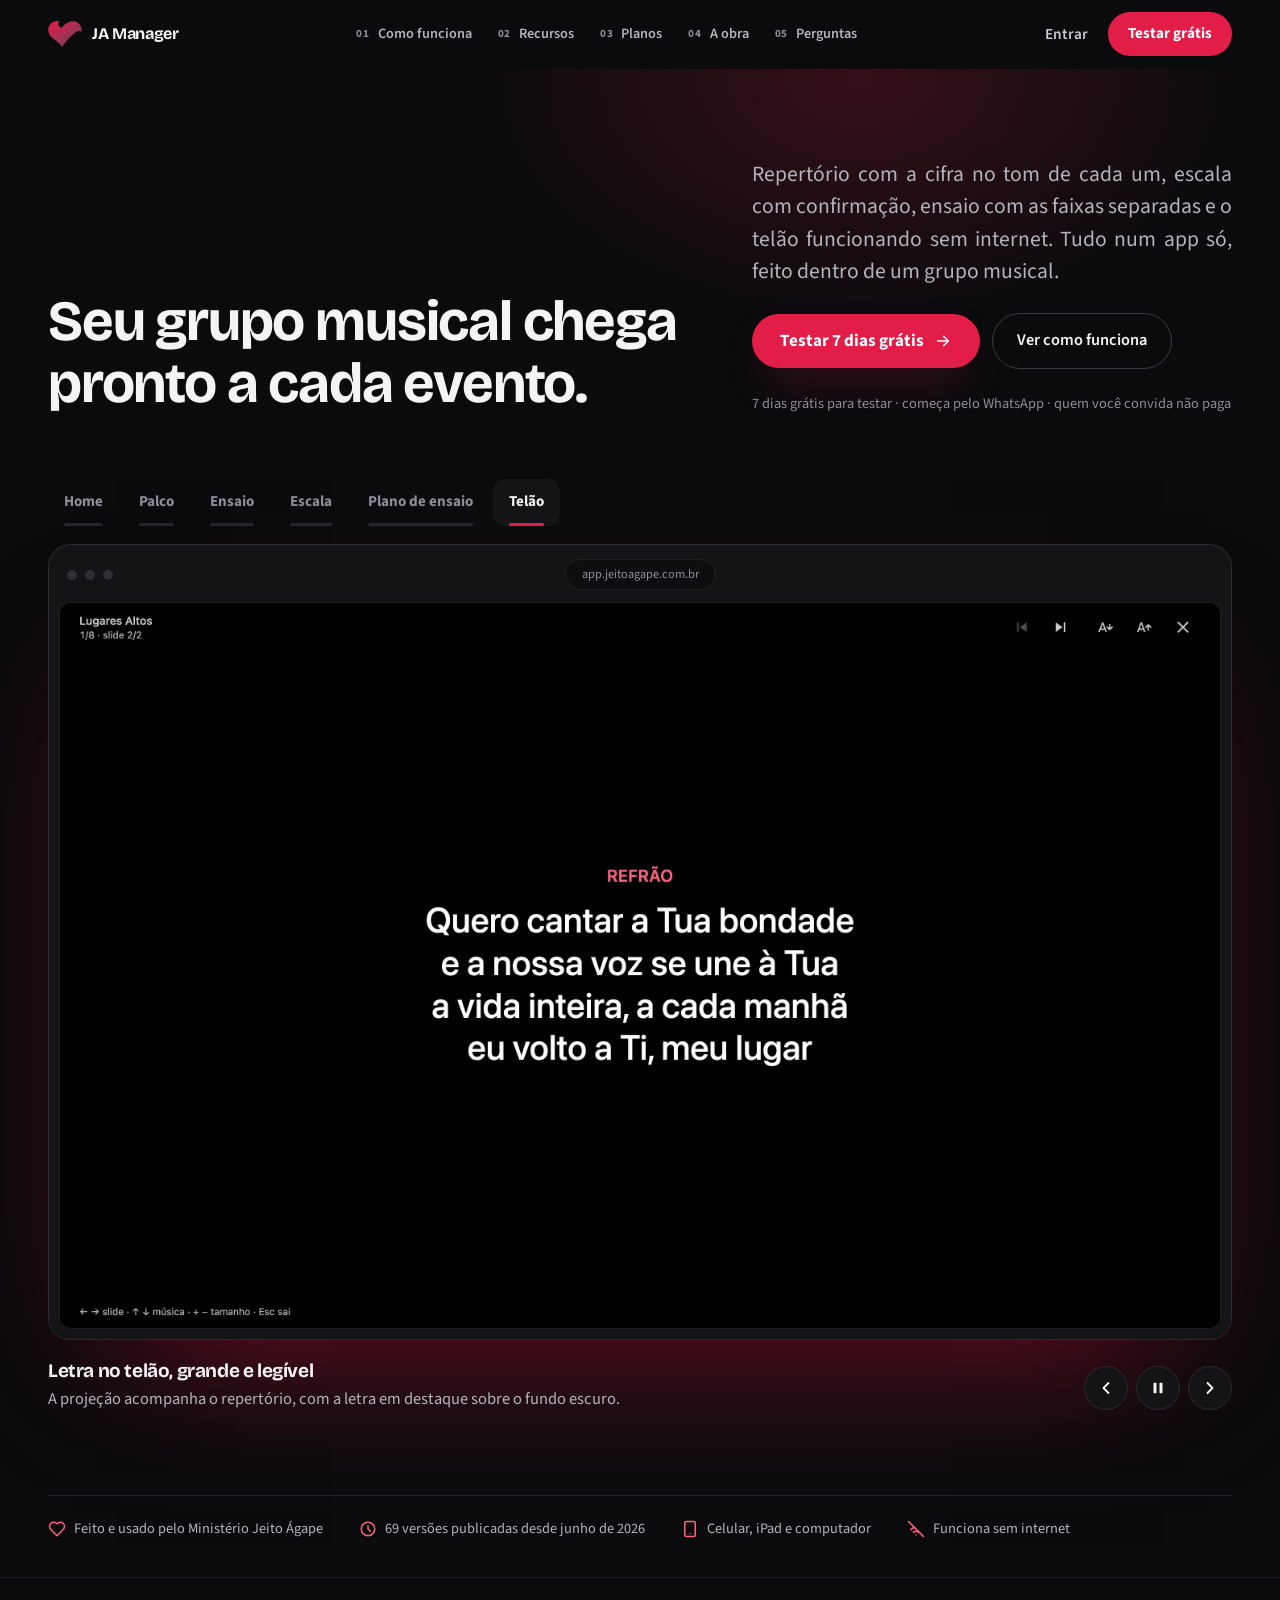
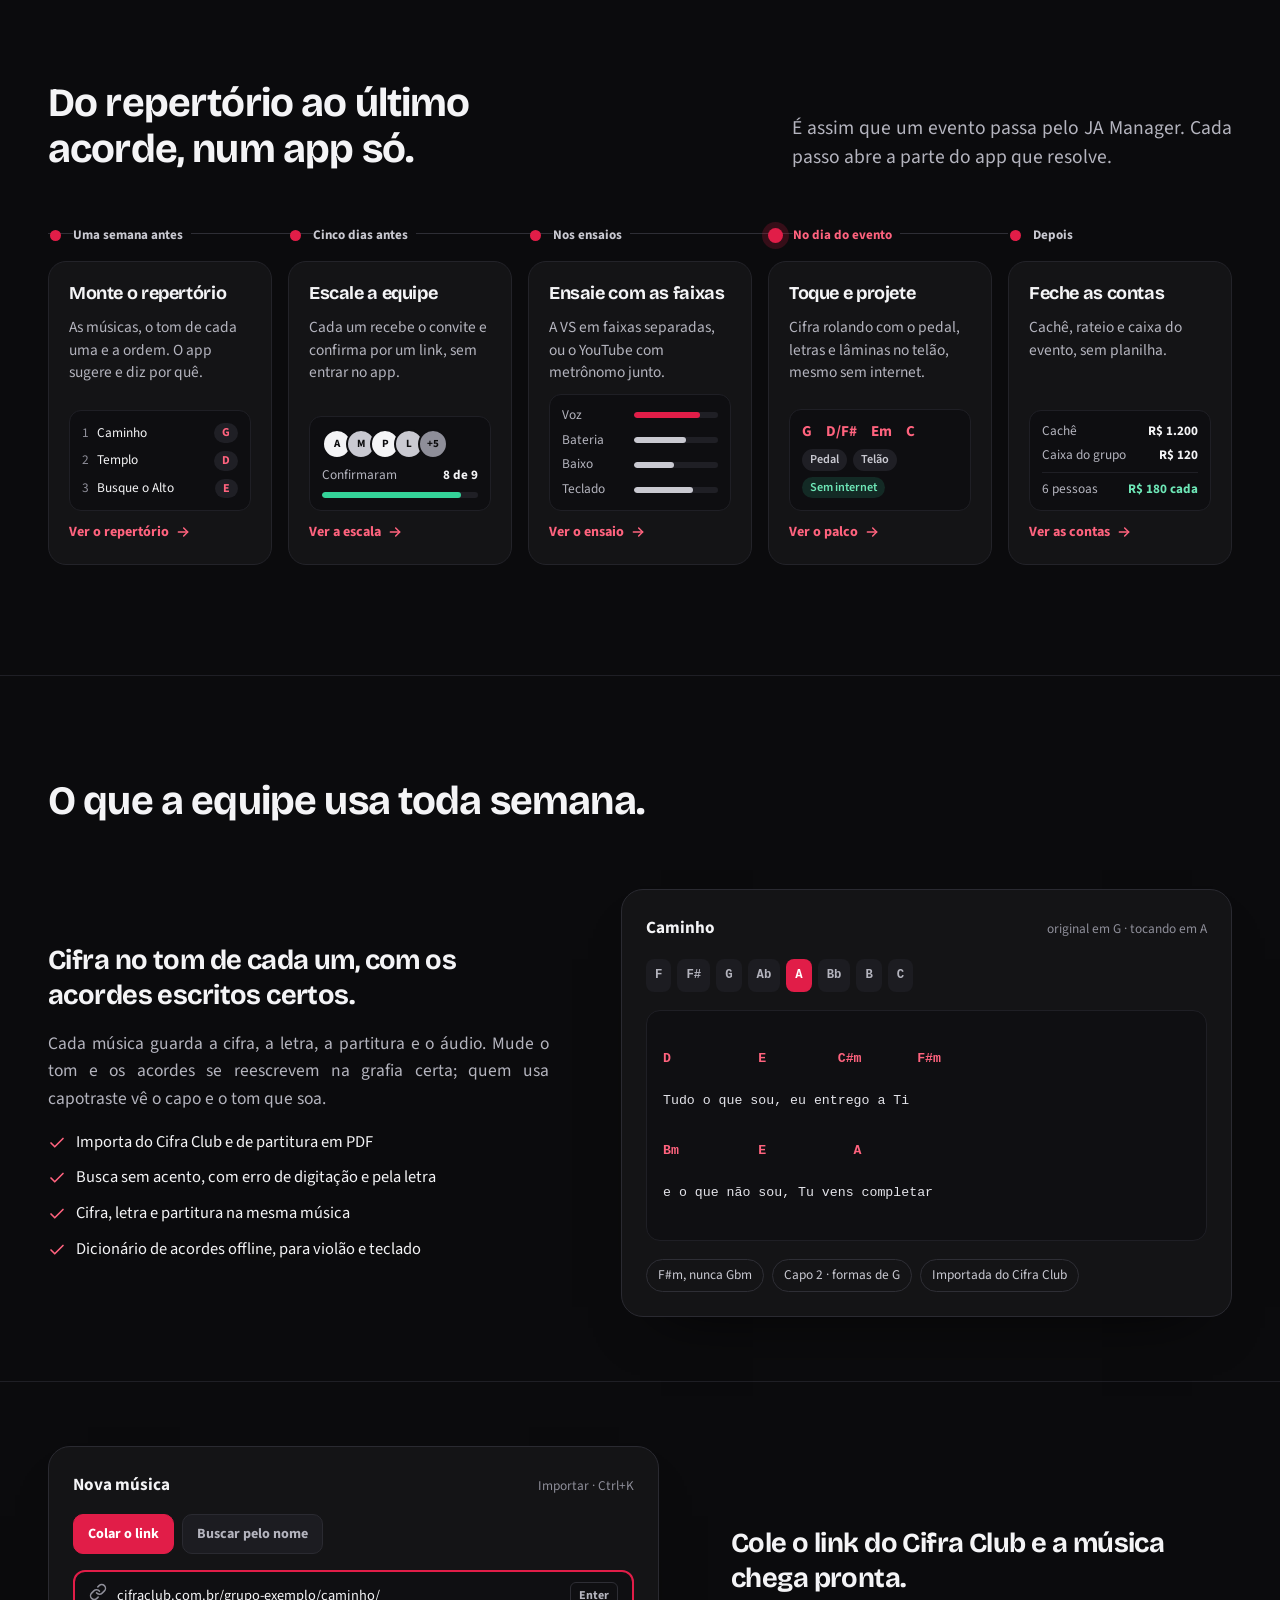
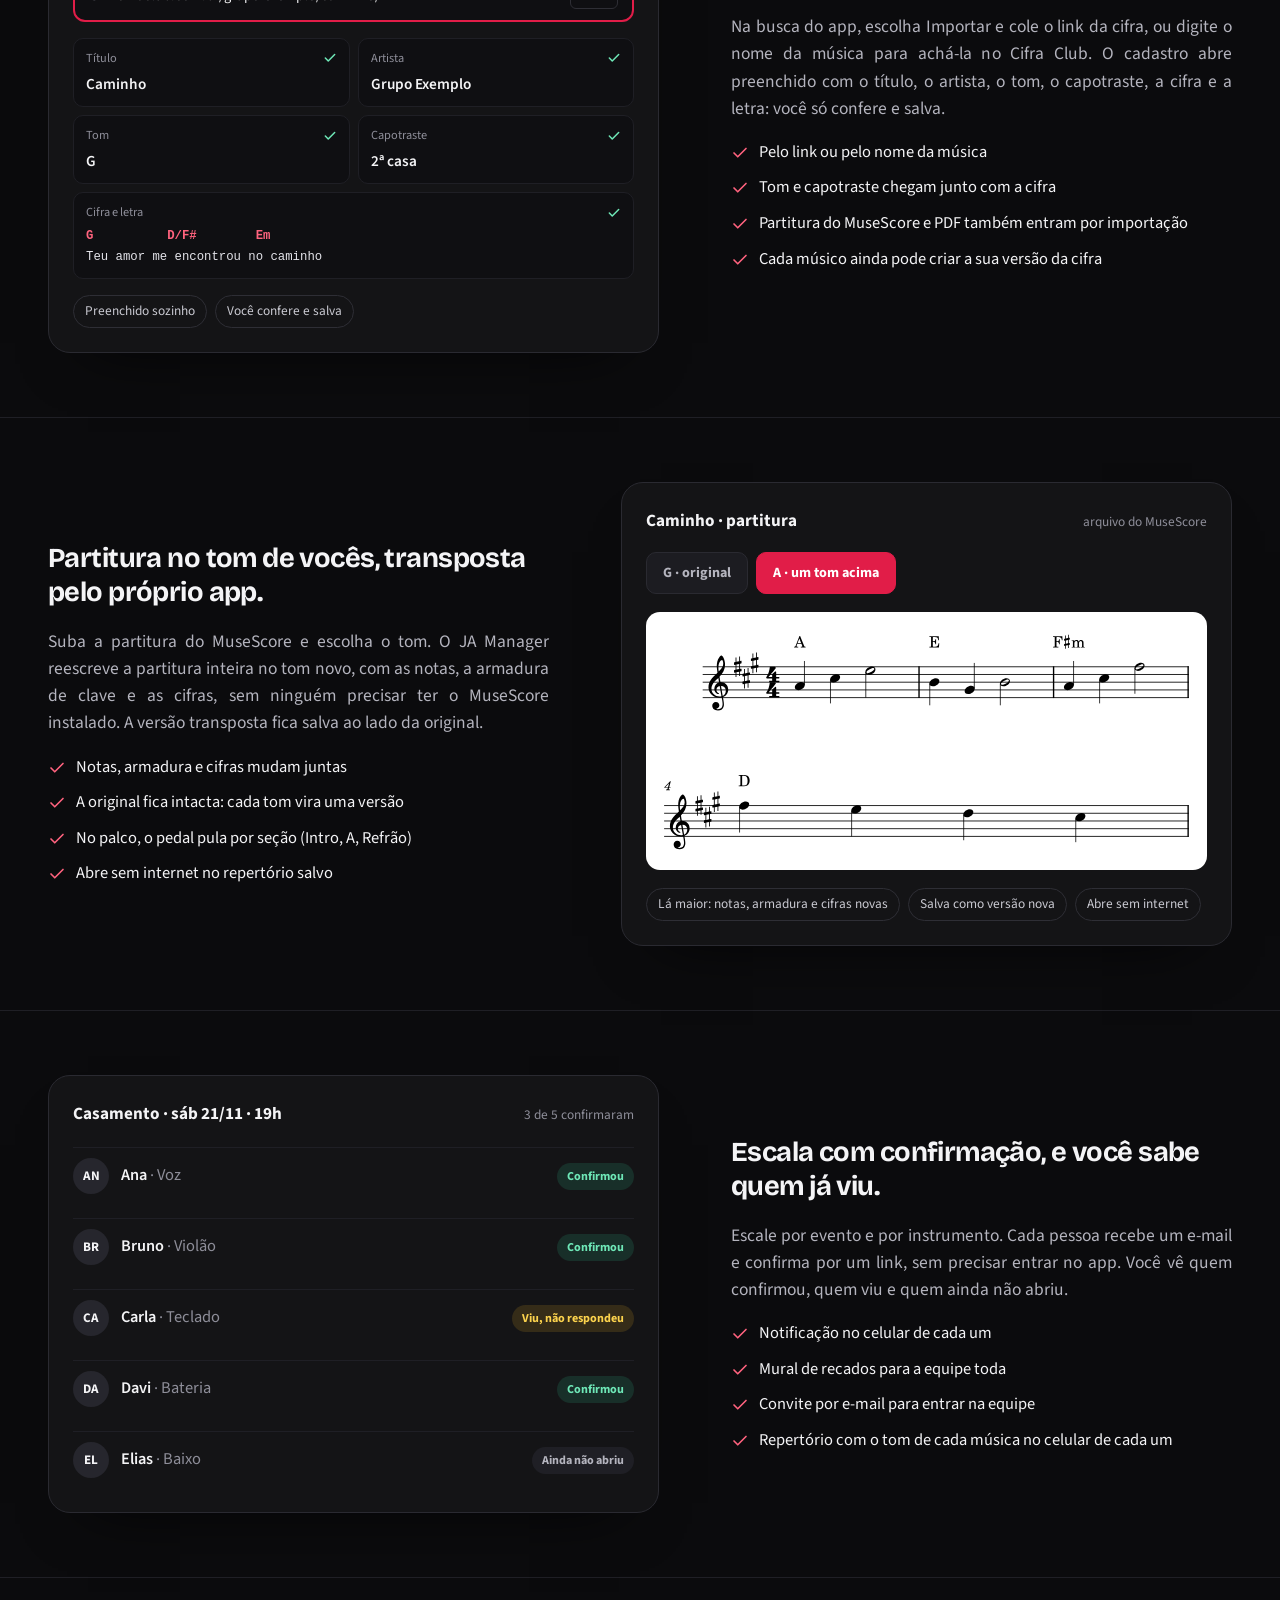
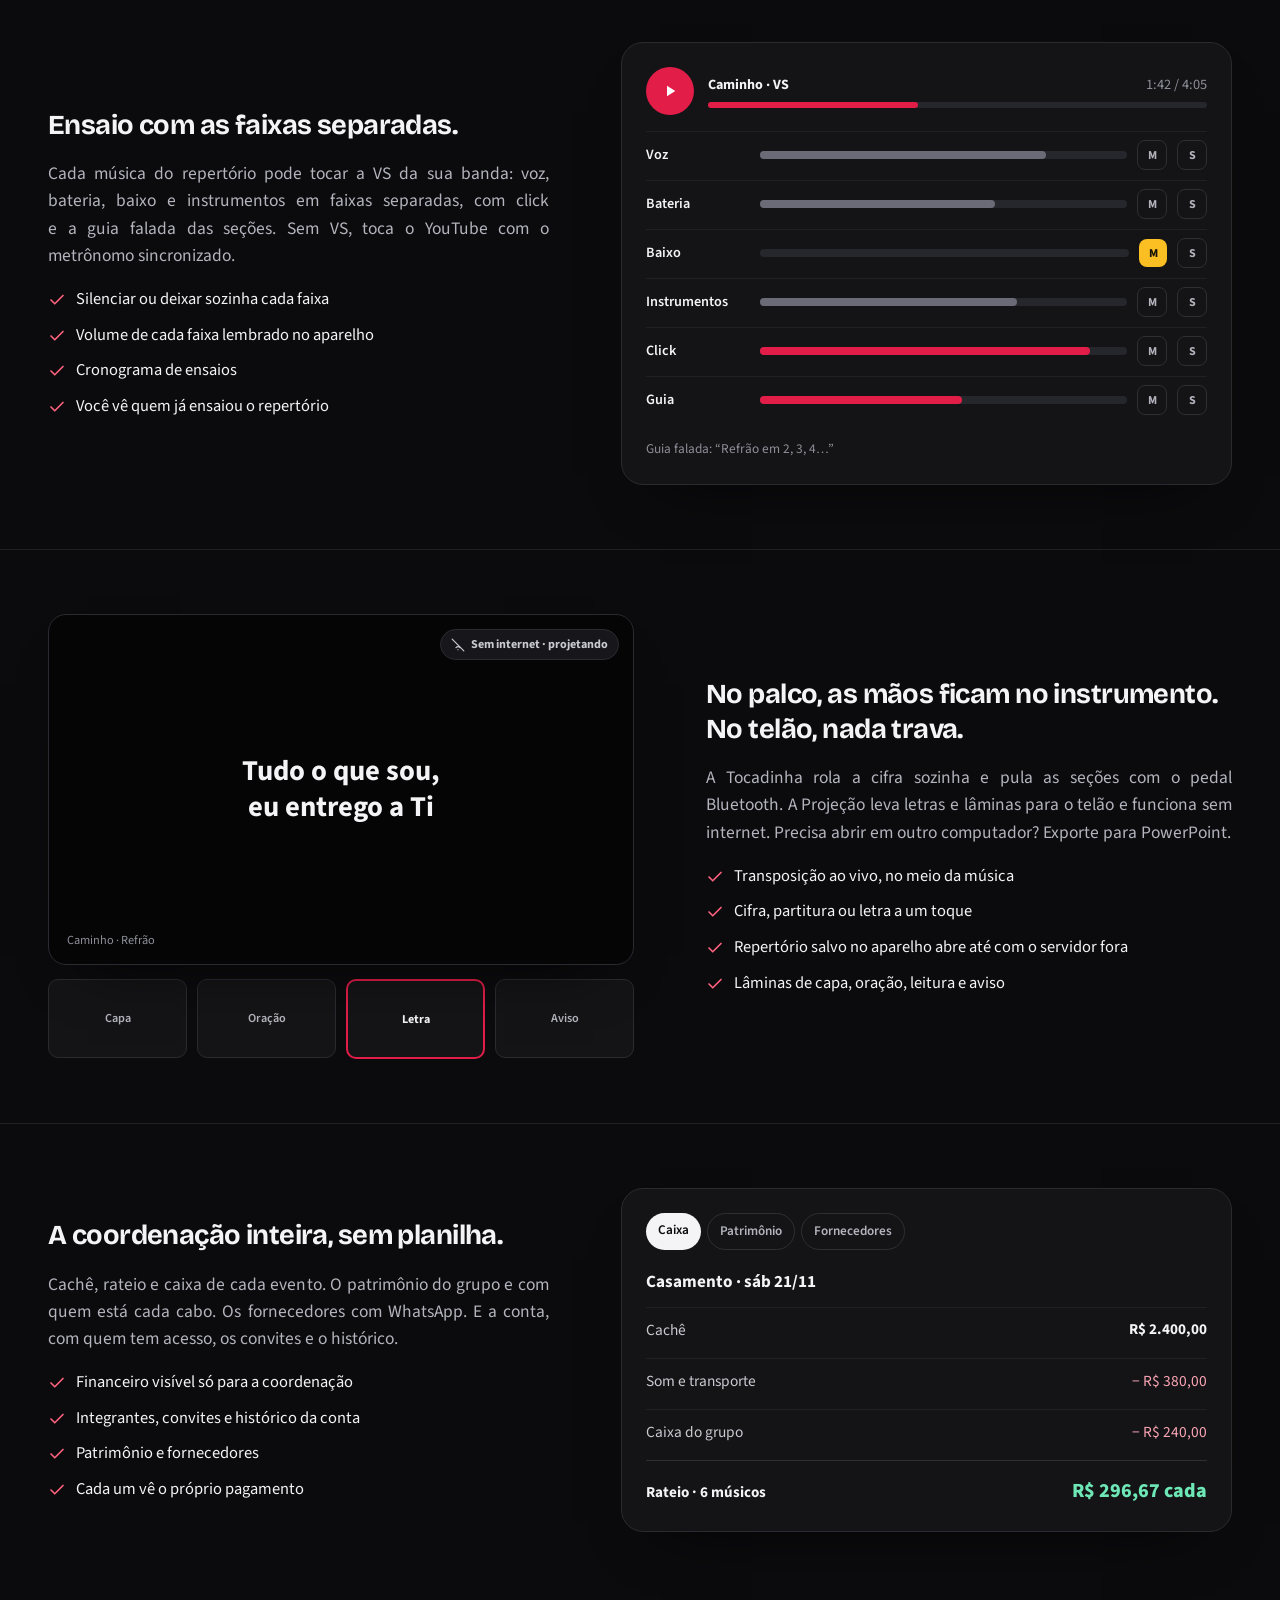
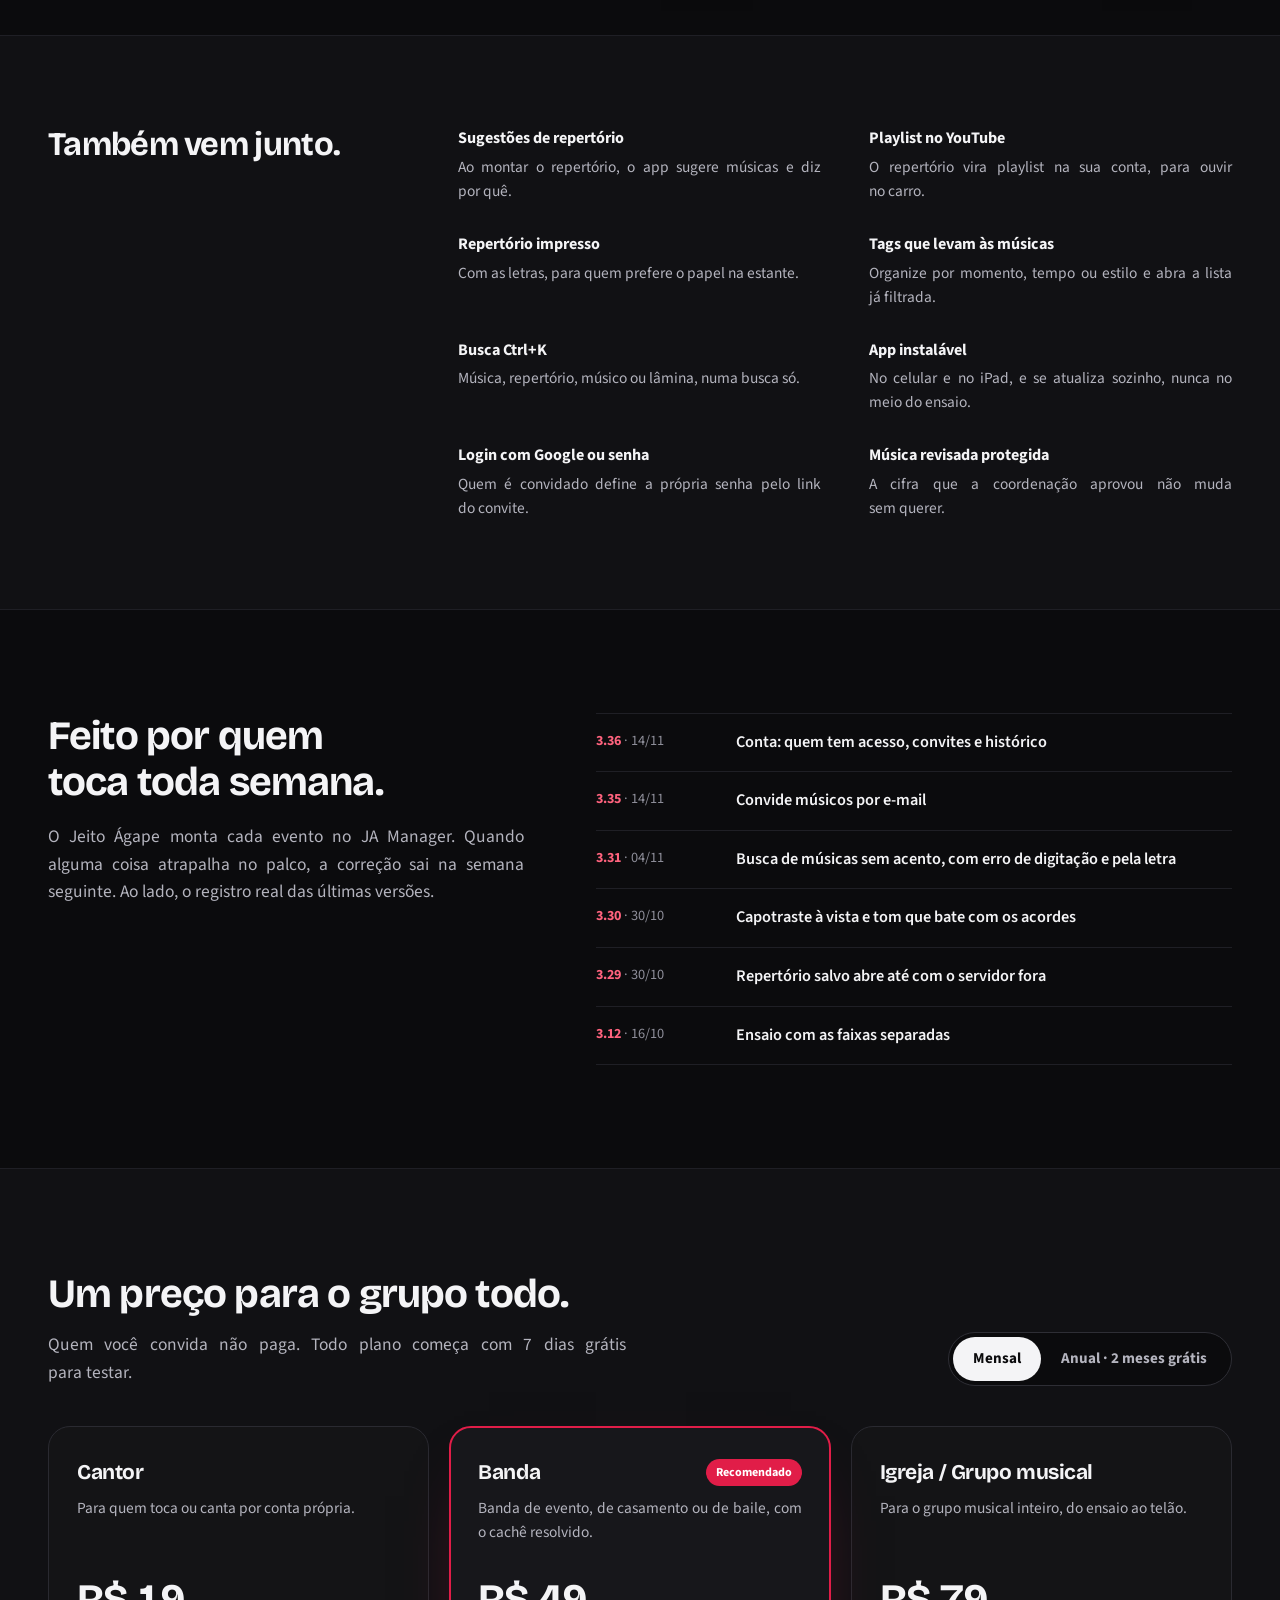
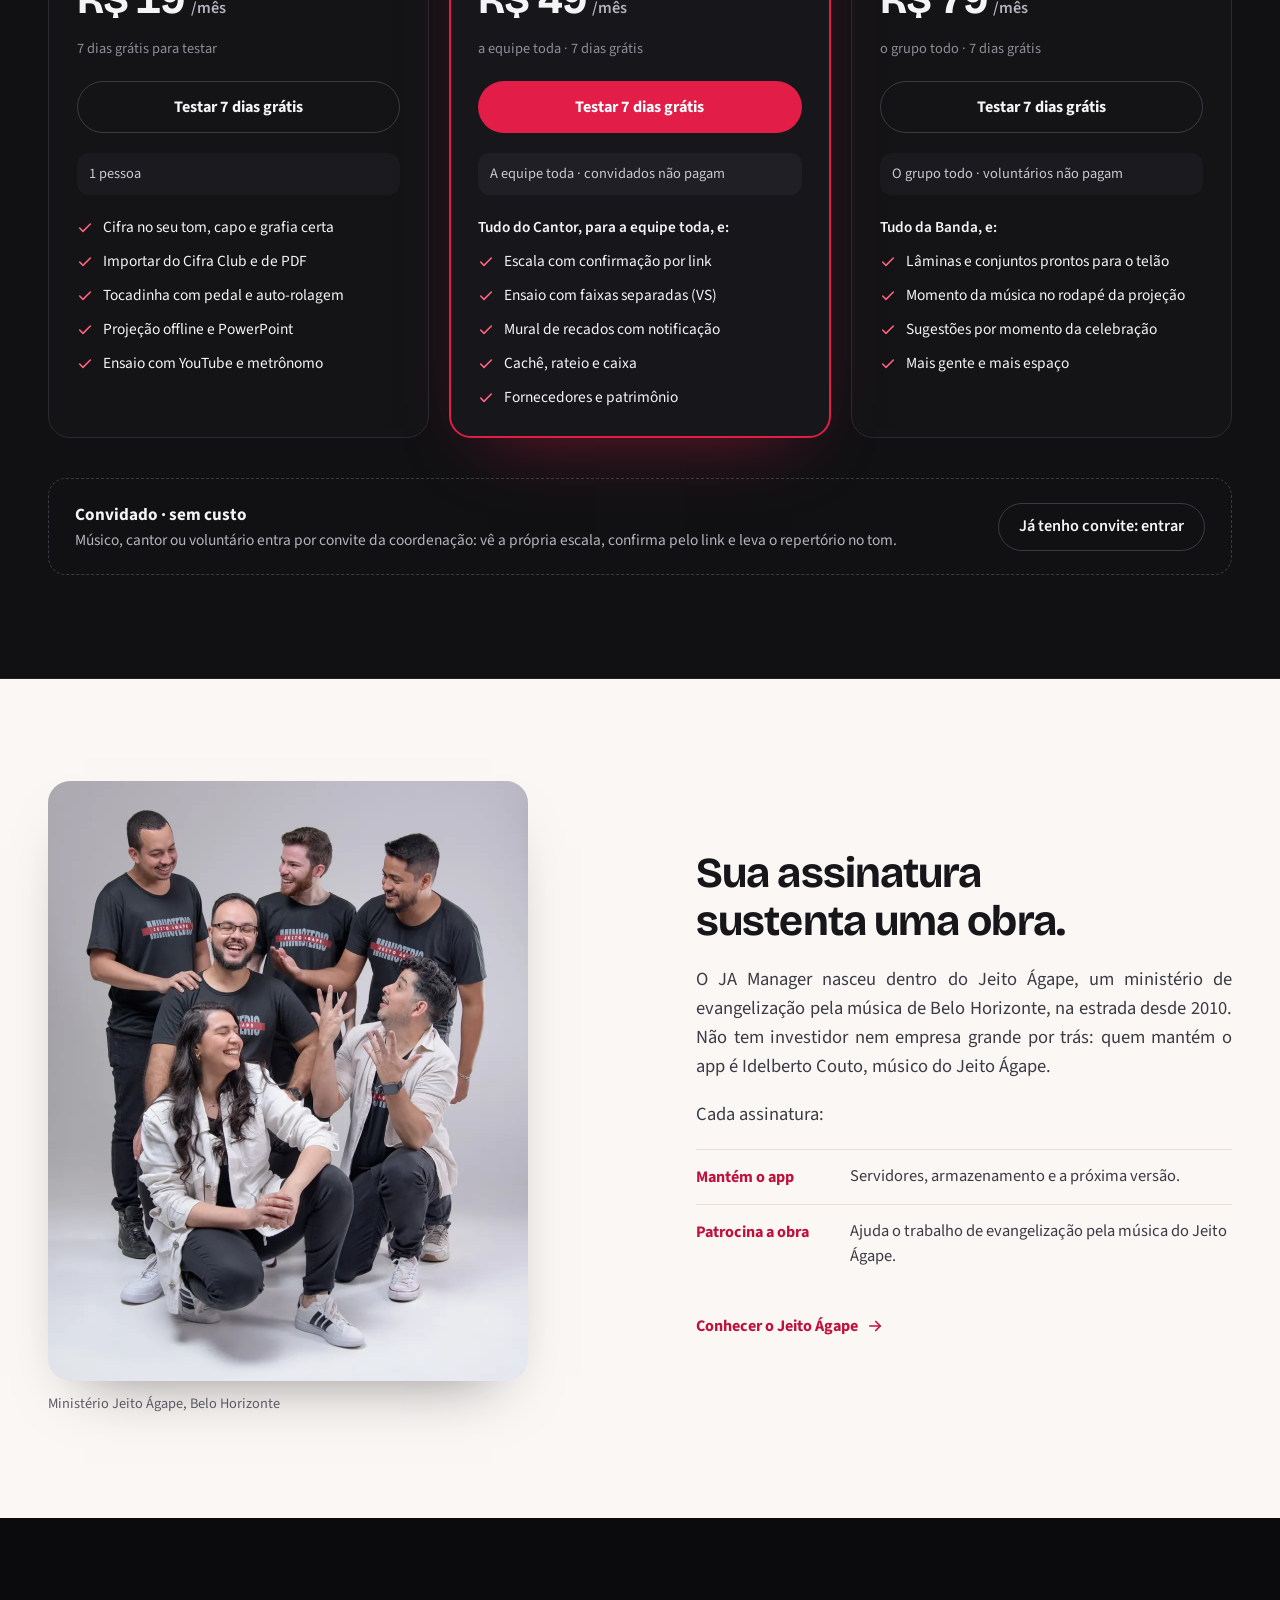
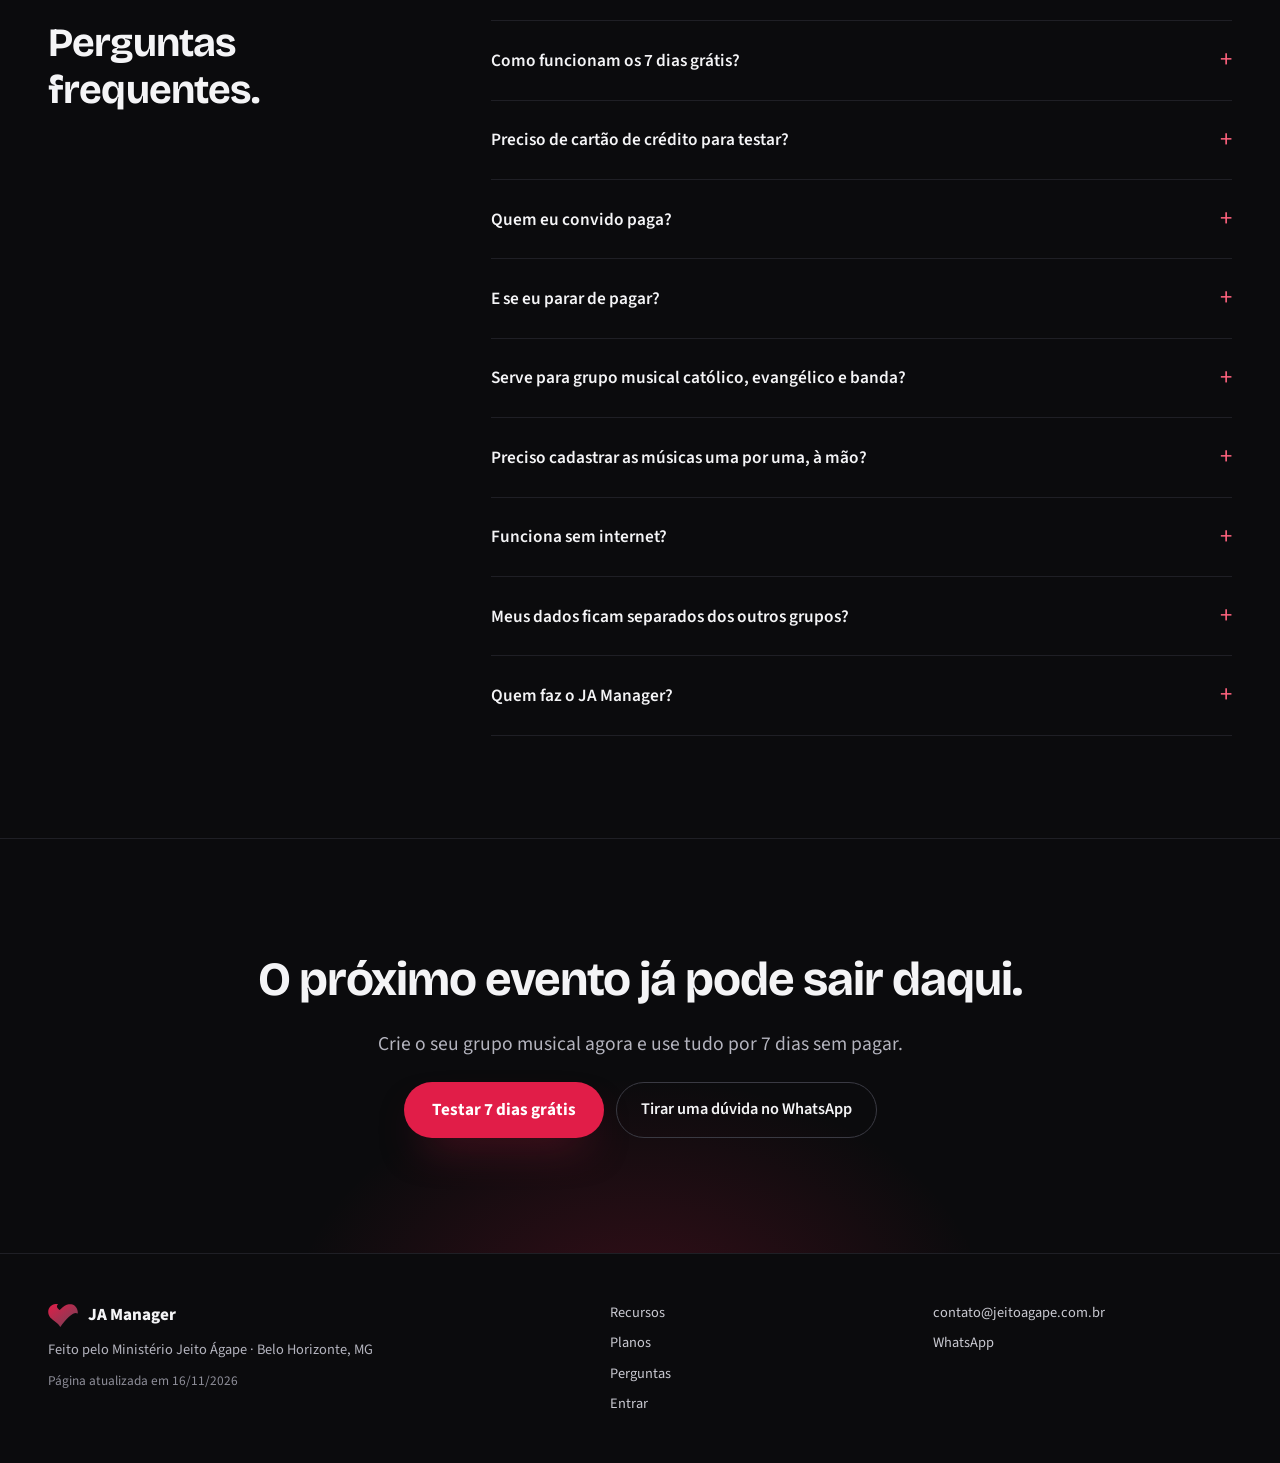
==== commit e091e762: "fix(landing): cartões de preço alinhados As cinco partes de cada plano (título, preço, botão, limite" ====
--- a/index.html
+++ b/index.html
@@ -271,6 +271,9 @@
 .carrossel-botao{width:44px;height:44px;border-radius:50%;border:1px solid #2A2A31;background:#141416;color:#F4F4F6;display:inline-flex;align-items:center;justify-content:center;cursor:pointer;transition:border-color .2s ease}
 .carrossel-botao:hover{border-color:#4A4A55}
 @media (prefers-reduced-motion:reduce){.carrossel-slide{transition:none}}
+/* planos: as 5 partes de cada cartão (título, preço, botão, limite, lista) dividem as mesmas linhas,
+   então descrição de duas linhas ou nota mais longa no anual não desalinham botões e listas */
+.plano{display:grid!important;grid-row:span 5;grid-template-rows:subgrid}
 .semana-grade{display:grid;grid-auto-flow:column;grid-auto-columns:minmax(260px,80%);gap:16px;overflow-x:auto;scroll-snap-type:x mandatory;scrollbar-width:none}
 .semana-grade::-webkit-scrollbar{display:none}
 .semana-item{scroll-snap-align:start}
@@ -747,7 +750,7 @@
 </div>
 
 <div style="display: grid; grid-template-columns: repeat(auto-fit, minmax(280px, 1fr)); gap: 20px; align-items: stretch">
-<article aria-labelledby="p-cantor" style="border-radius: 22px; border: 1px solid #2A2A31; background: #141416; padding: 28px; display: flex; flex-direction: column; gap: 20px">
+<article class="plano" aria-labelledby="p-cantor" style="border-radius: 22px; border: 1px solid #2A2A31; background: #141416; padding: 28px; display: flex; flex-direction: column; gap: 20px">
 <div style="display: flex; flex-direction: column; gap: 6px">
 <h3 id="p-cantor" style="margin: 0; font-size: 22px; font-weight: 700">Cantor</h3>
 <p style="margin: 0; color: #B4B4BE; font-size: 15px">Para quem toca ou canta por conta própria.</p>
@@ -767,7 +770,7 @@
 </ul>
 </article>
 
-<article aria-labelledby="p-banda" style="position: relative; border-radius: 22px; border: 2px solid #E11D48; background: #17171B; padding: 27px; display: flex; flex-direction: column; gap: 20px; box-shadow: 0 30px 70px -40px rgba(225,29,72,0.55)">
+<article class="plano" aria-labelledby="p-banda" style="position: relative; border-radius: 22px; border: 2px solid #E11D48; background: #17171B; padding: 27px; display: flex; flex-direction: column; gap: 20px; box-shadow: 0 30px 70px -40px rgba(225,29,72,0.55)">
 <div style="display: flex; flex-direction: column; gap: 6px">
 <div style="display: flex; align-items: center; justify-content: space-between; gap: 12px"><h3 id="p-banda" style="margin: 0; font-size: 22px; font-weight: 700">Banda</h3><span style="font-size: 12px; font-weight: 700; padding: 4px 10px; border-radius: 999px; background: #E11D48; color: #FFFFFF">Recomendado</span></div>
 <p style="margin: 0; color: #B4B4BE; font-size: 15px">Banda de evento, de casamento ou de baile, com o cachê resolvido.</p>
@@ -788,7 +791,7 @@
 </ul>
 </article>
 
-<article aria-labelledby="p-igreja" style="border-radius: 22px; border: 1px solid #2A2A31; background: #141416; padding: 28px; display: flex; flex-direction: column; gap: 20px">
+<article class="plano" aria-labelledby="p-igreja" style="border-radius: 22px; border: 1px solid #2A2A31; background: #141416; padding: 28px; display: flex; flex-direction: column; gap: 20px">
 <div style="display: flex; flex-direction: column; gap: 6px">
 <h3 id="p-igreja" style="margin: 0; font-size: 22px; font-weight: 700">Igreja / Grupo musical</h3>
 <p style="margin: 0; color: #B4B4BE; font-size: 15px">Para o grupo musical inteiro, do ensaio ao telão.</p>
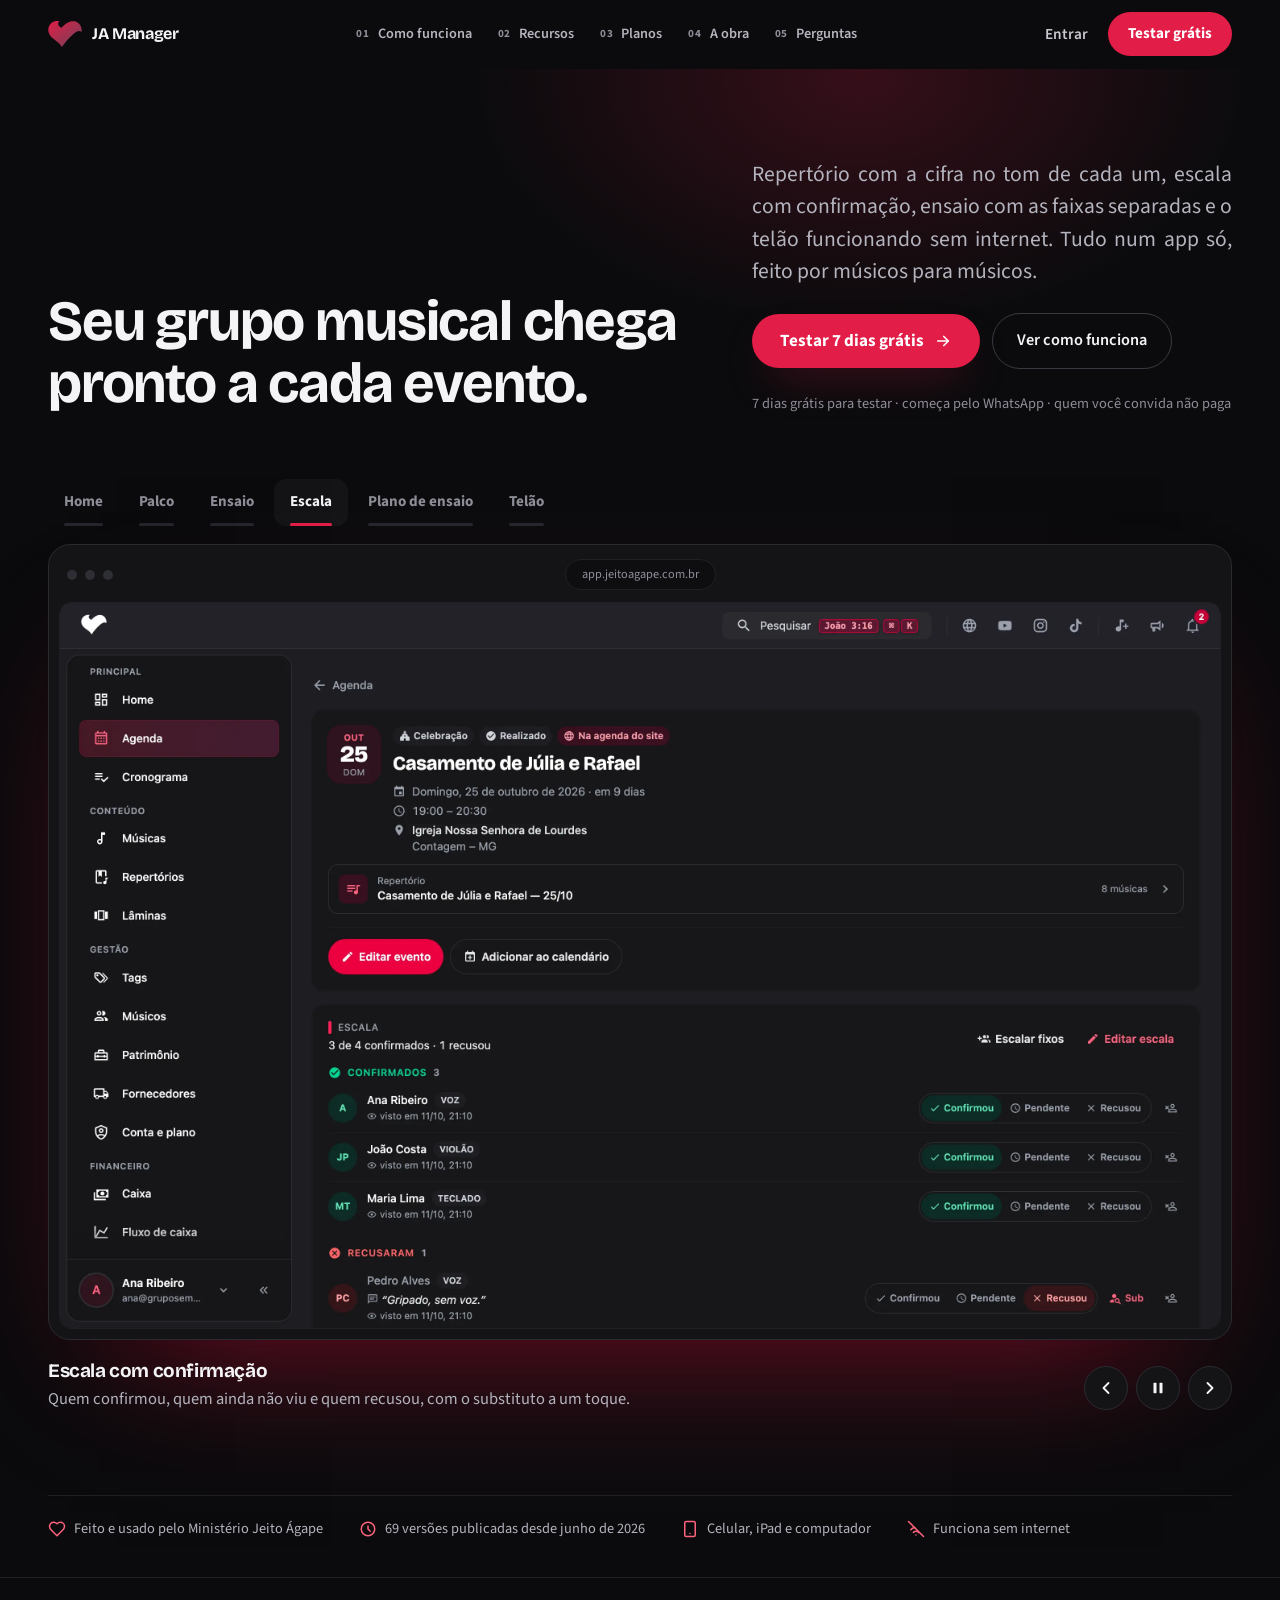
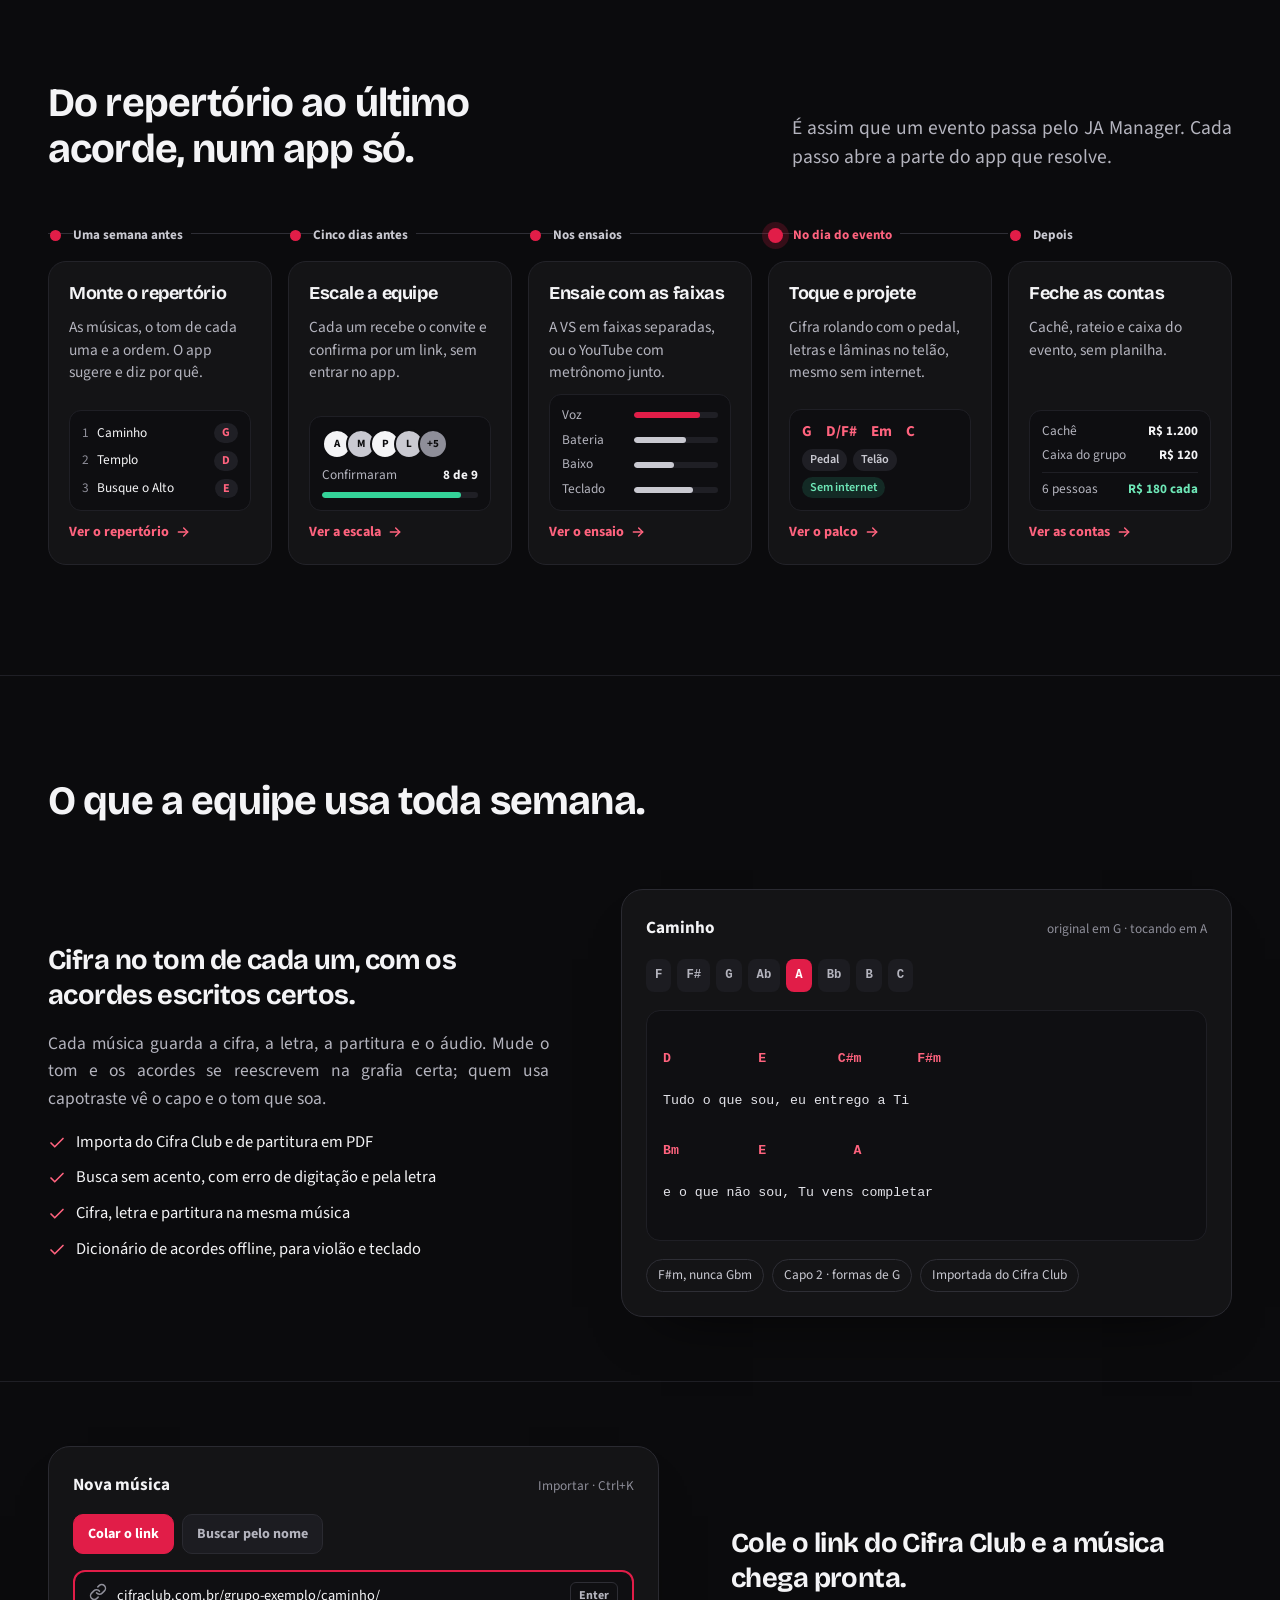
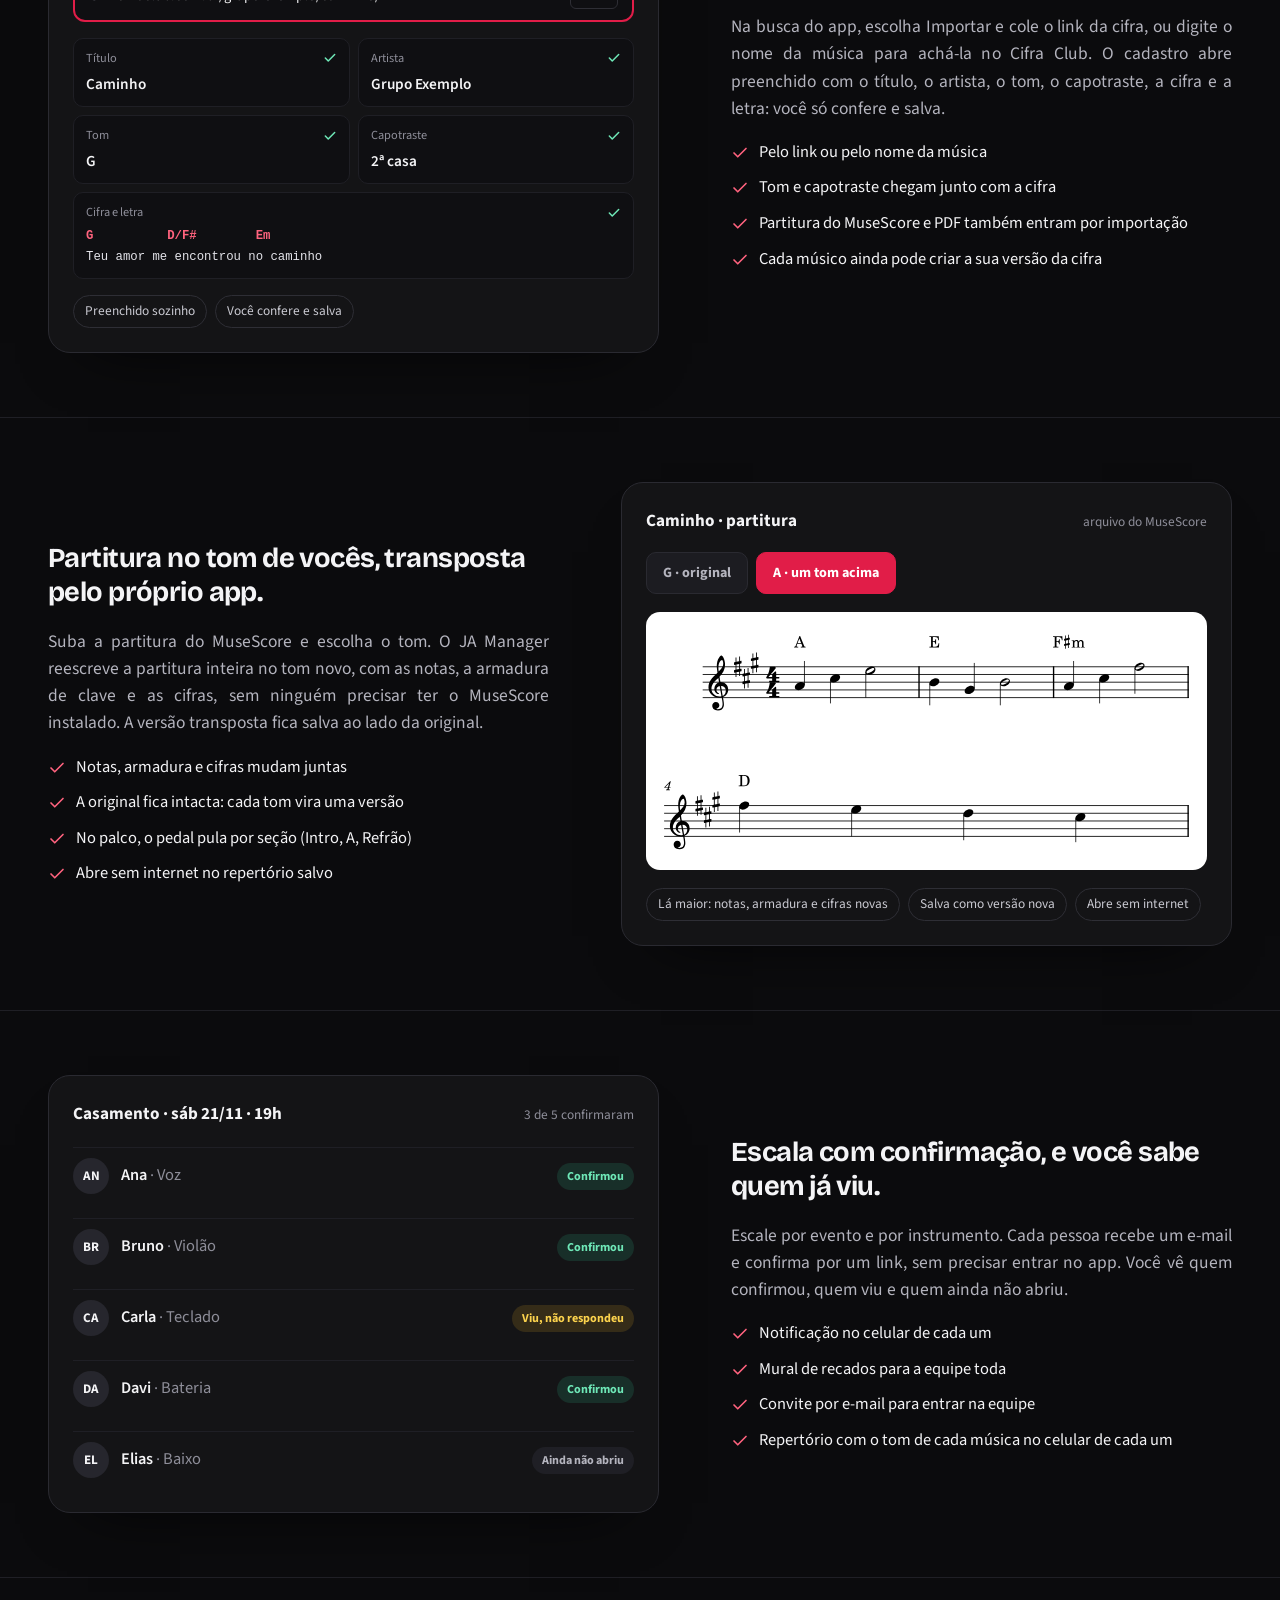
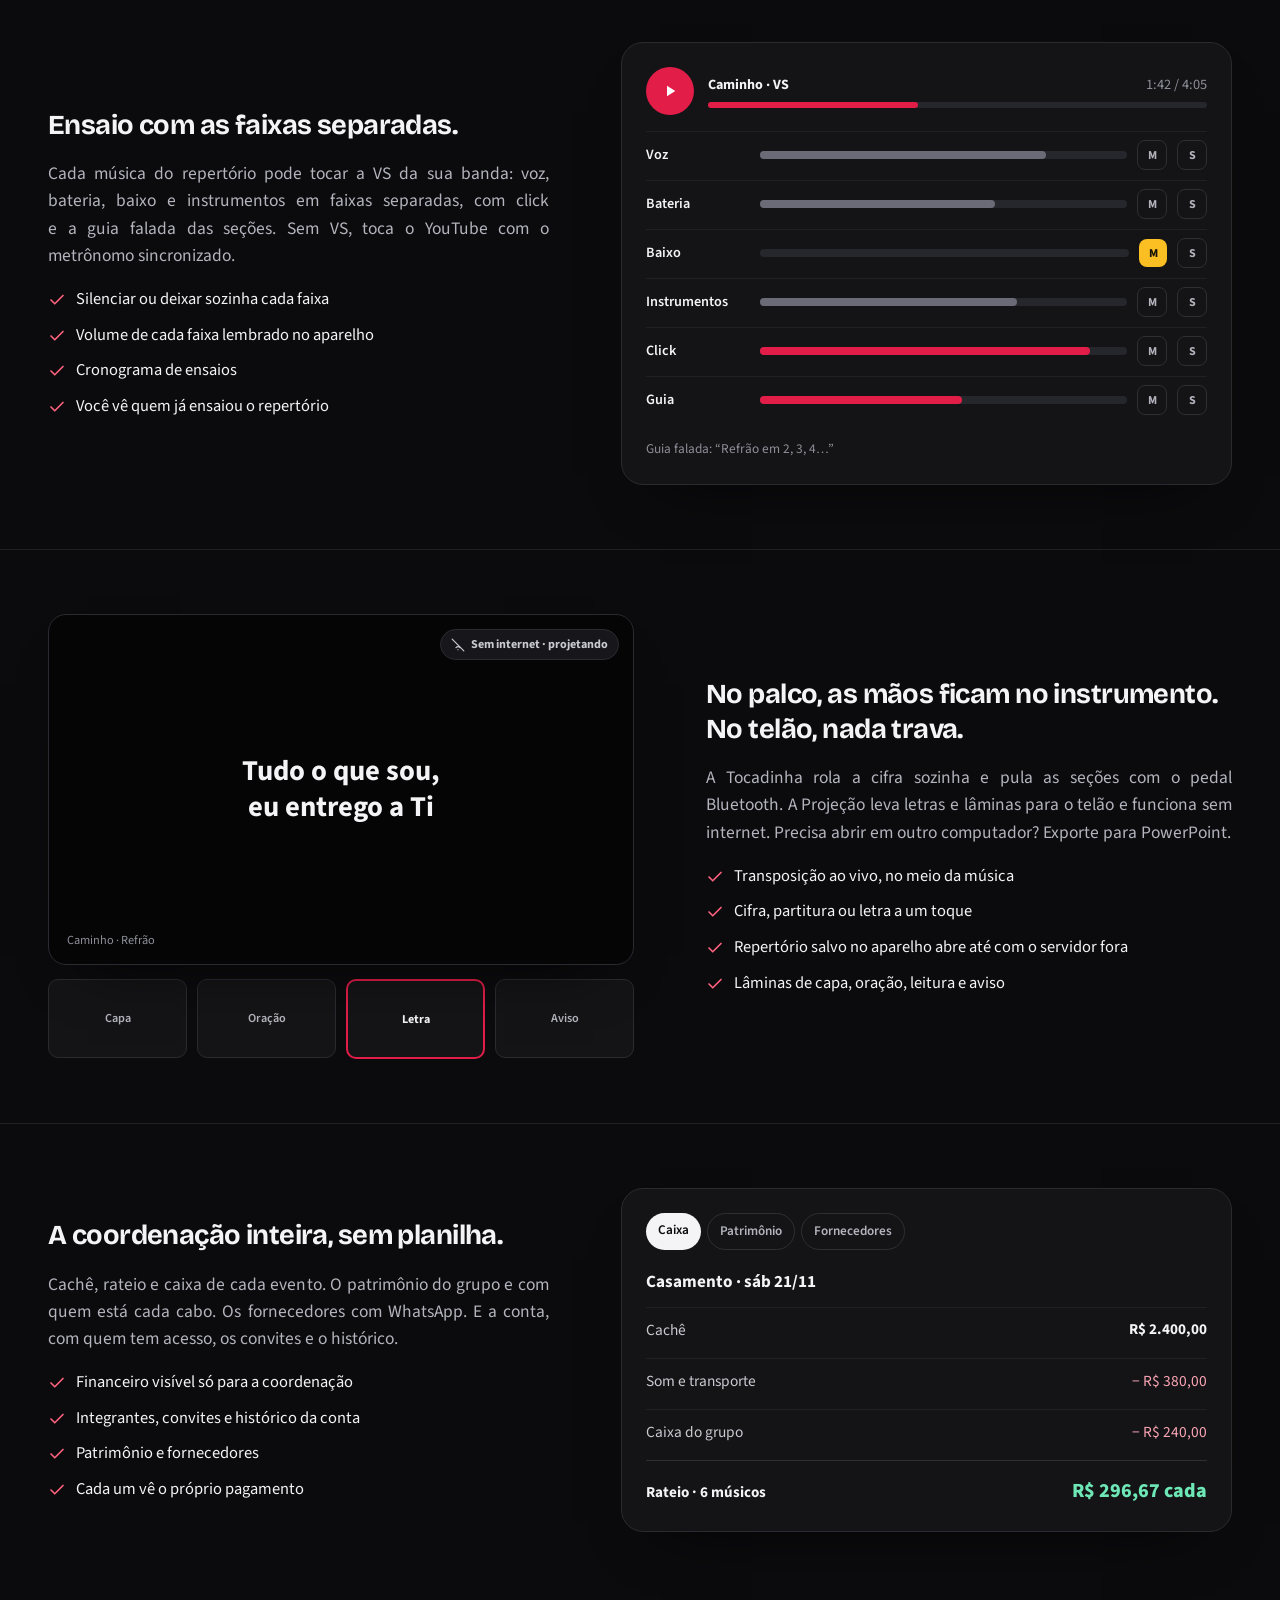
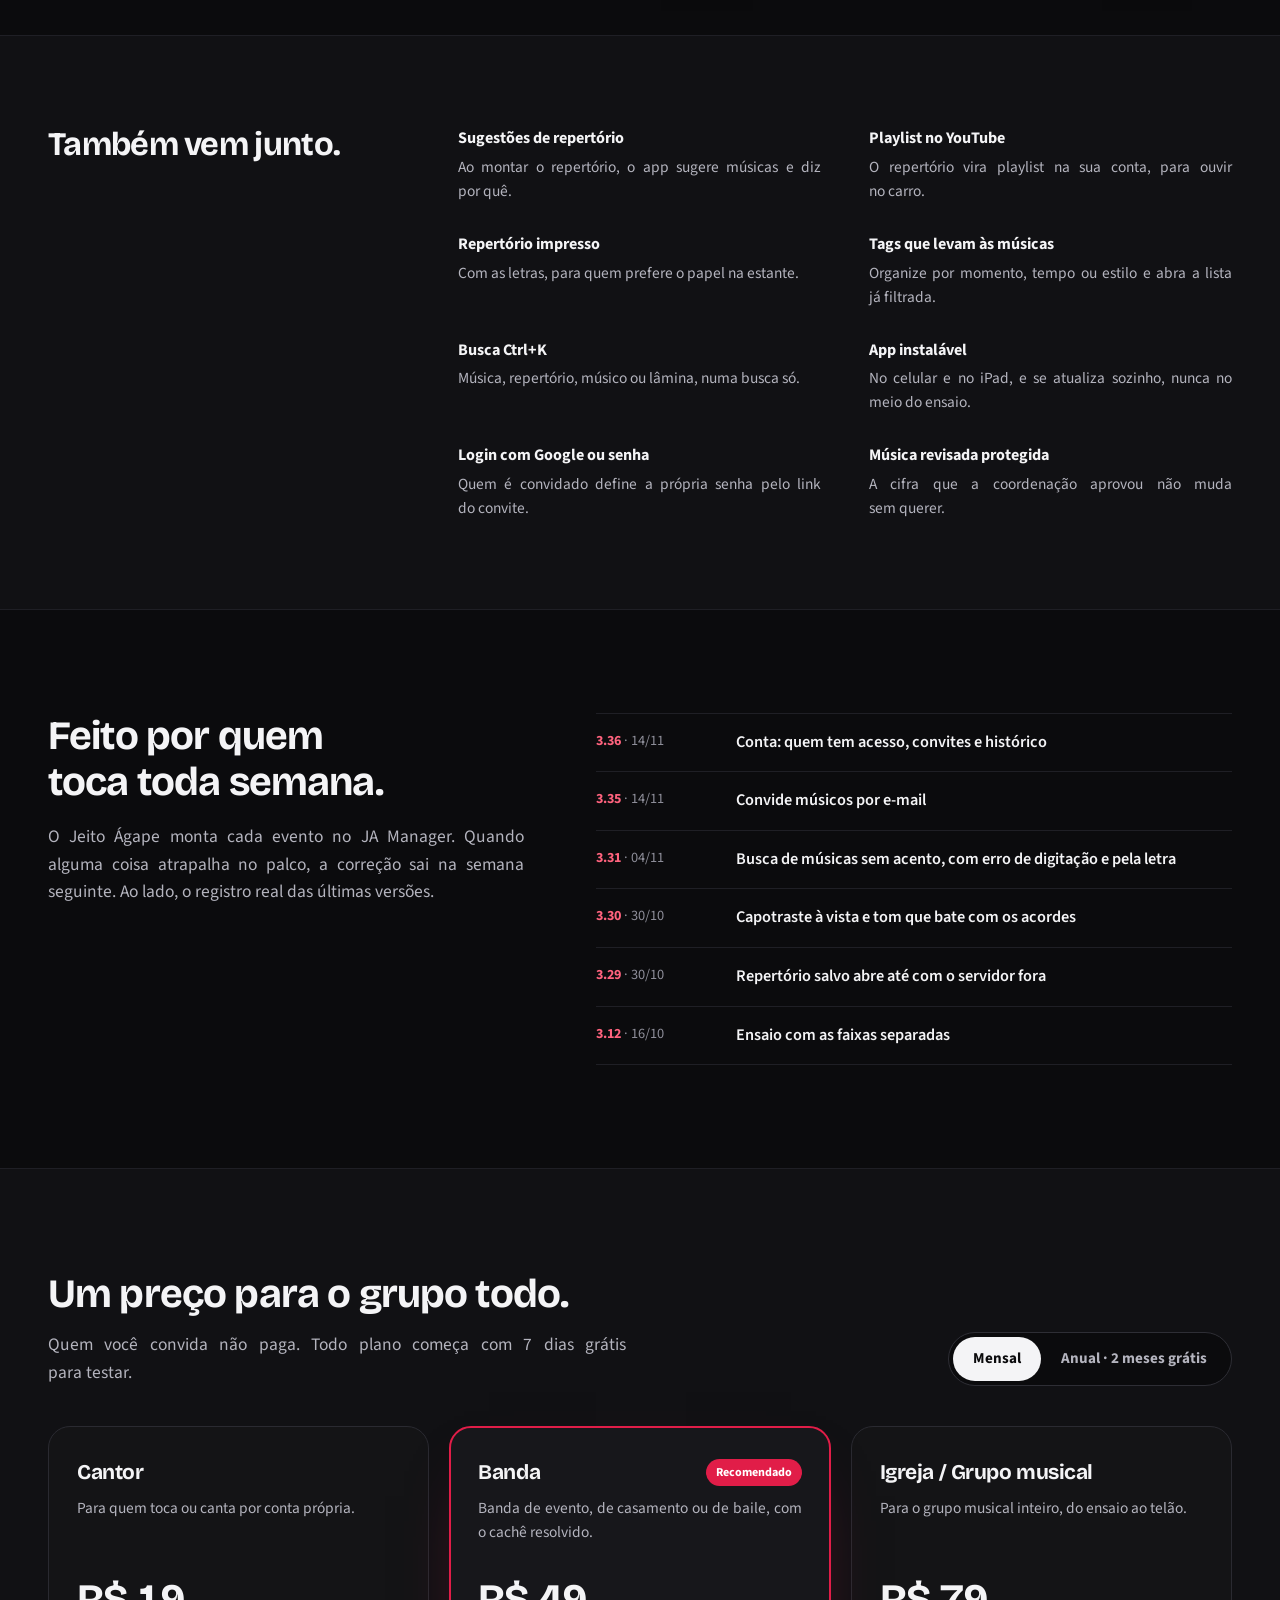
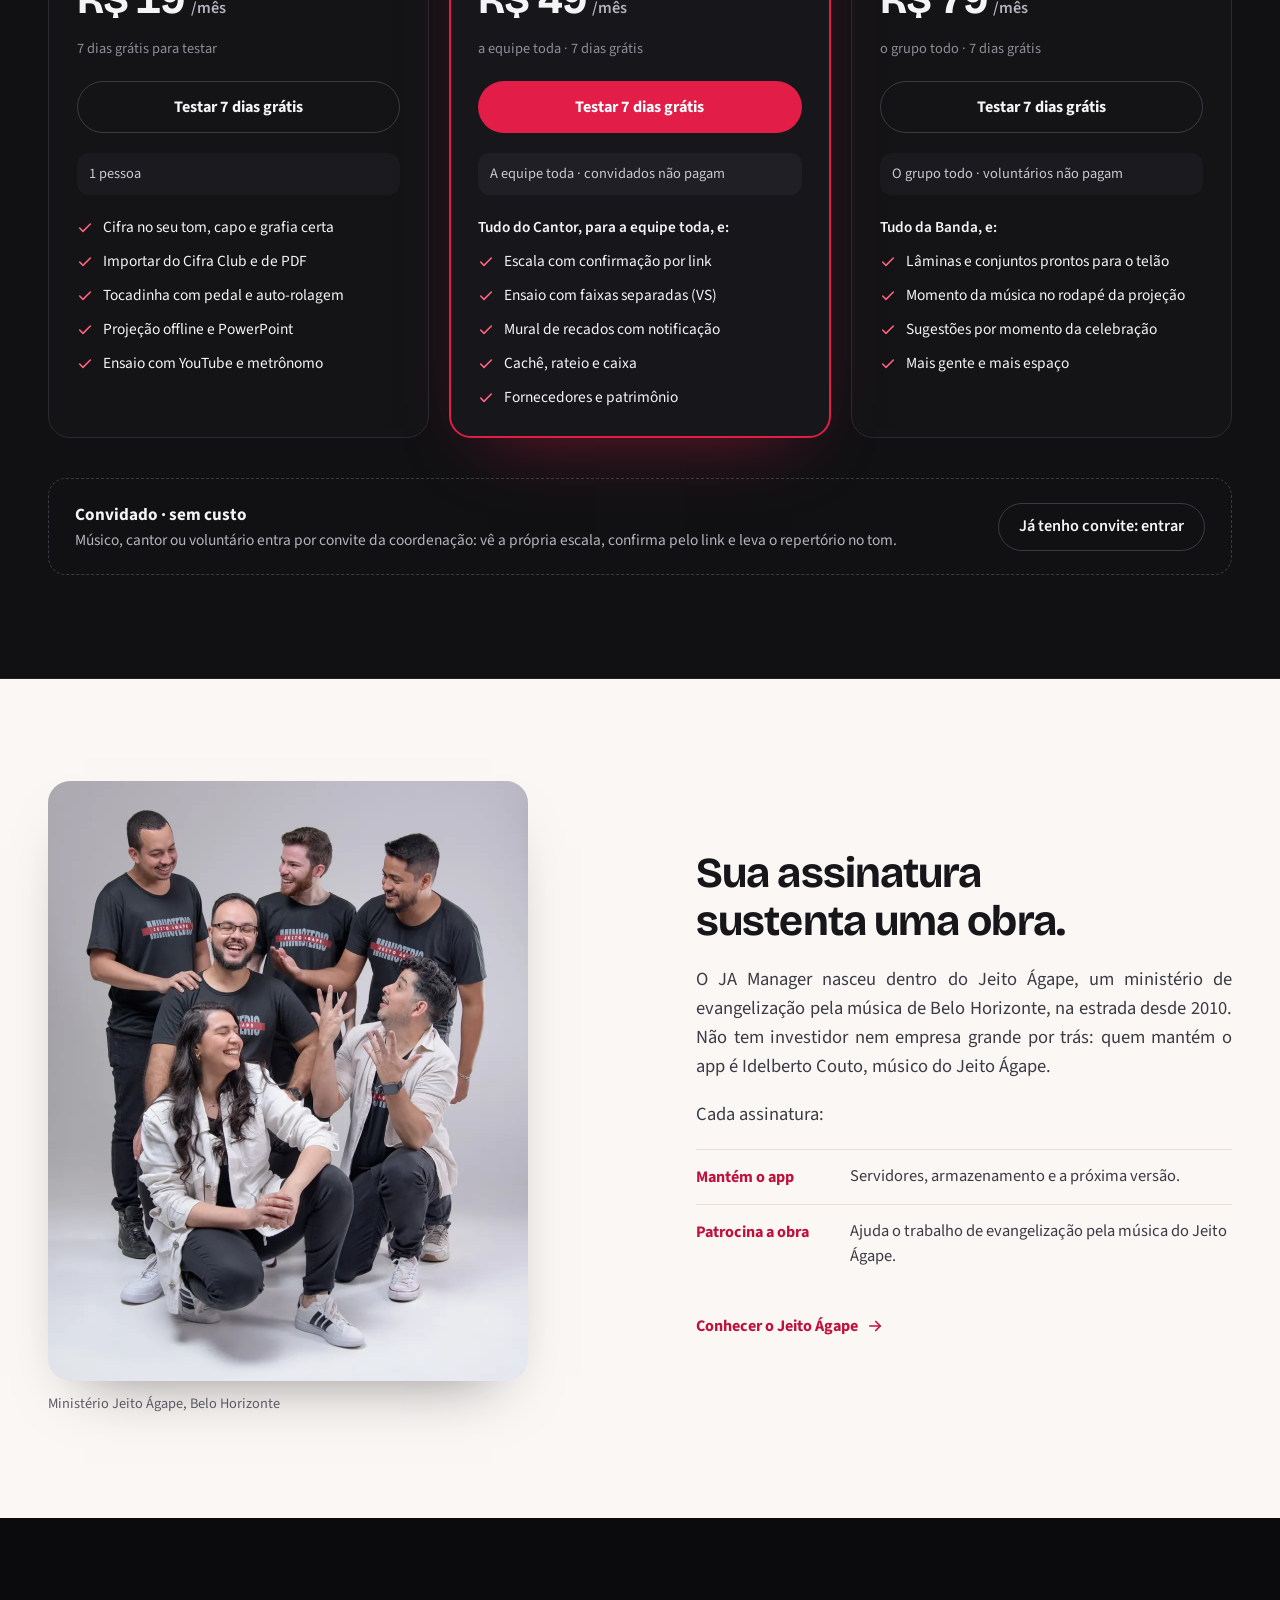
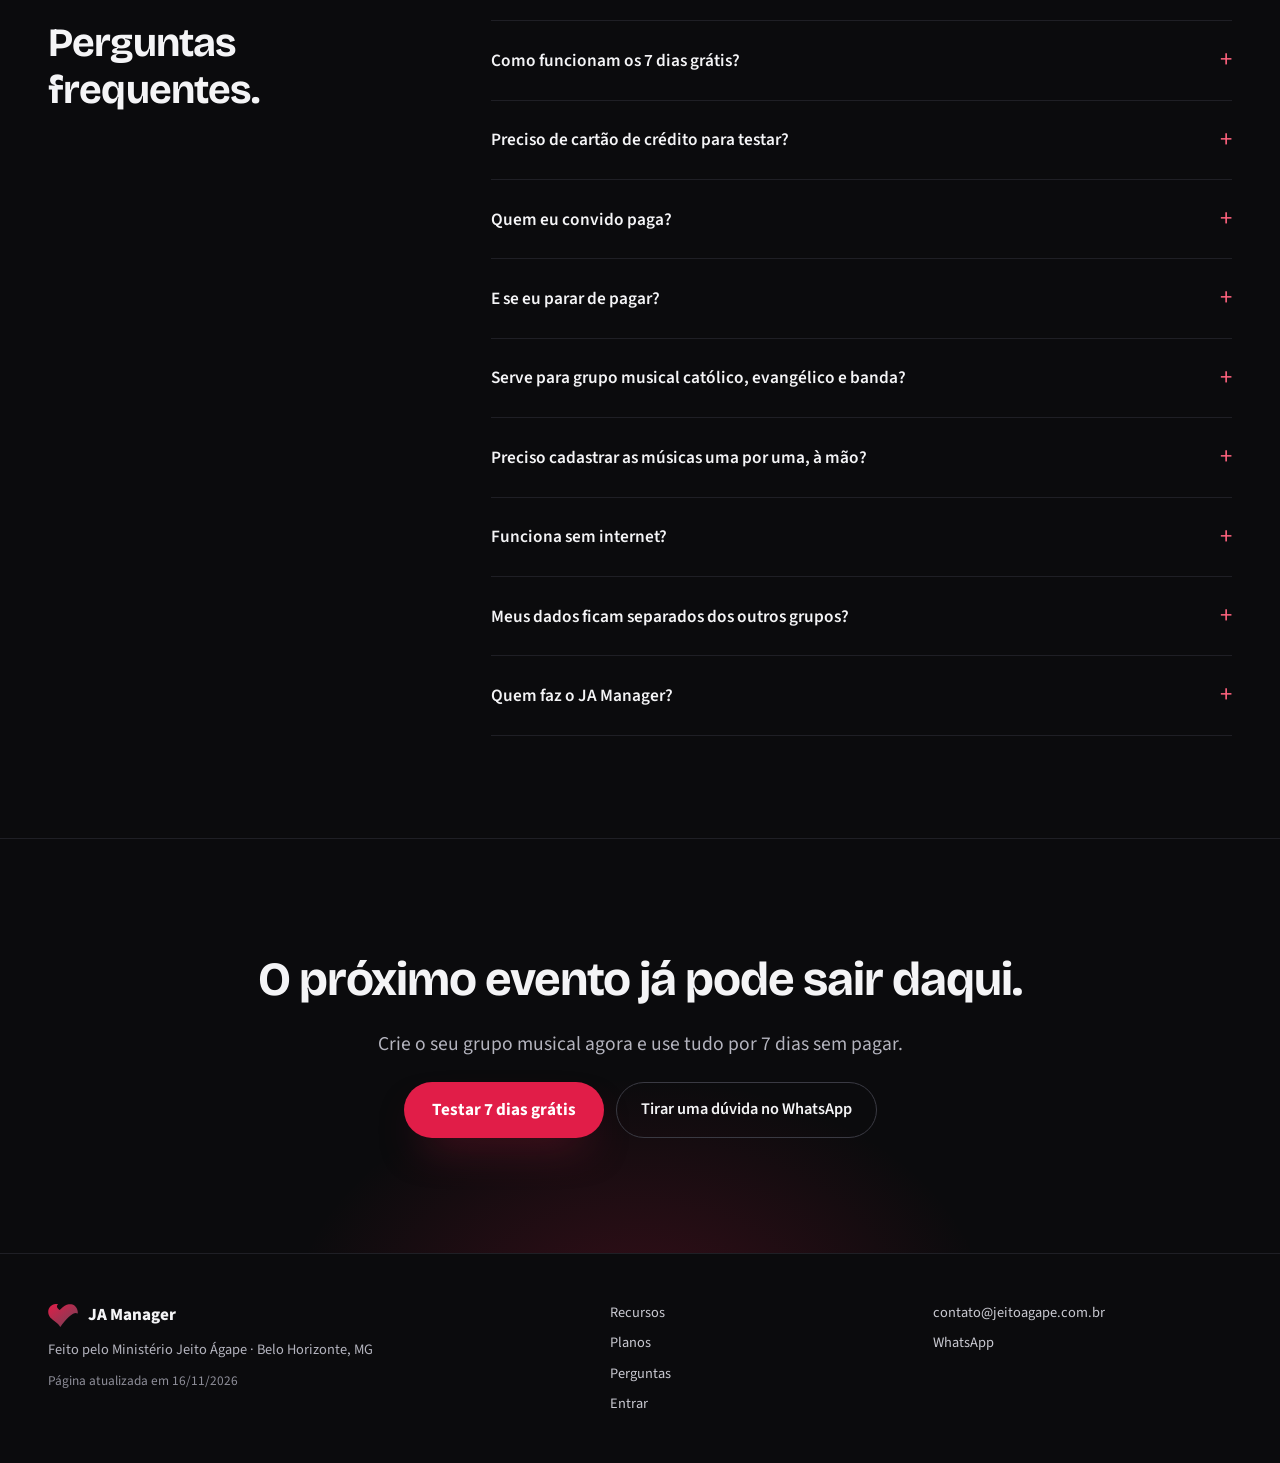
==== commit 9efd2608: "fix(landing): "feito por músicos para músicos" na abertura Co-Authored-By: Claude Opus 5.5 <noreply@" ====
--- a/index.html
+++ b/index.html
@@ -324,7 +324,7 @@
 <h1 id="h-hero" style="margin: 0; font-size: clamp(38px, 3.4vw + 16px, 64px); line-height: 1.04; font-weight: 800; letter-spacing: -0.025em; text-wrap: balance">Seu grupo musical chega pronto a cada evento.</h1>
 </div>
 <div style="flex: 1 1 380px; max-width: 480px; min-width: 0; display: flex; flex-direction: column; gap: 24px">
-<p style="margin: 0; font-size: clamp(17px, 0.5vw + 15px, 21px); line-height: 1.55; color: #B4B4BE; max-width: 32em">Repertório com a cifra no tom de cada um, escala com confirmação, ensaio com as faixas separadas e o telão funcionando sem internet. Tudo num app só, feito dentro de um grupo musical.</p>
+<p style="margin: 0; font-size: clamp(17px, 0.5vw + 15px, 21px); line-height: 1.55; color: #B4B4BE; max-width: 32em">Repertório com a cifra no tom de cada um, escala com confirmação, ensaio com as faixas separadas e o telão funcionando sem internet. Tudo num app só, feito por músicos para músicos.</p>
 <div style="display: flex; flex-wrap: wrap; gap: 12px; align-items: center">
 <a href="https://wa.me/5531991267983?text=Ol%C3%A1%21%20Quero%20testar%20o%20JA%20Manager%20por%207%20dias.%20Cheguei%20pelo%20come%C3%A7o%20do%20site." target="_blank" rel="noopener" data-cta="hero" style="display: inline-flex; align-items: center; gap: 10px; min-height: 54px; padding: 0 28px; border-radius: 999px; background: #E11D48; color: #FFFFFF; font-weight: 700; font-size: 17px; text-decoration: none; box-shadow: 0 20px 44px -20px rgba(225,29,72,0.55)">Testar 7 dias grátis
 <svg width="18" height="18" viewBox="0 0 24 24" fill="none" stroke="currentColor" stroke-width="2.2" stroke-linecap="round" stroke-linejoin="round" aria-hidden="true"><path d="M5 12h14"></path><path d="m13 6 6 6-6 6"></path></svg></a>
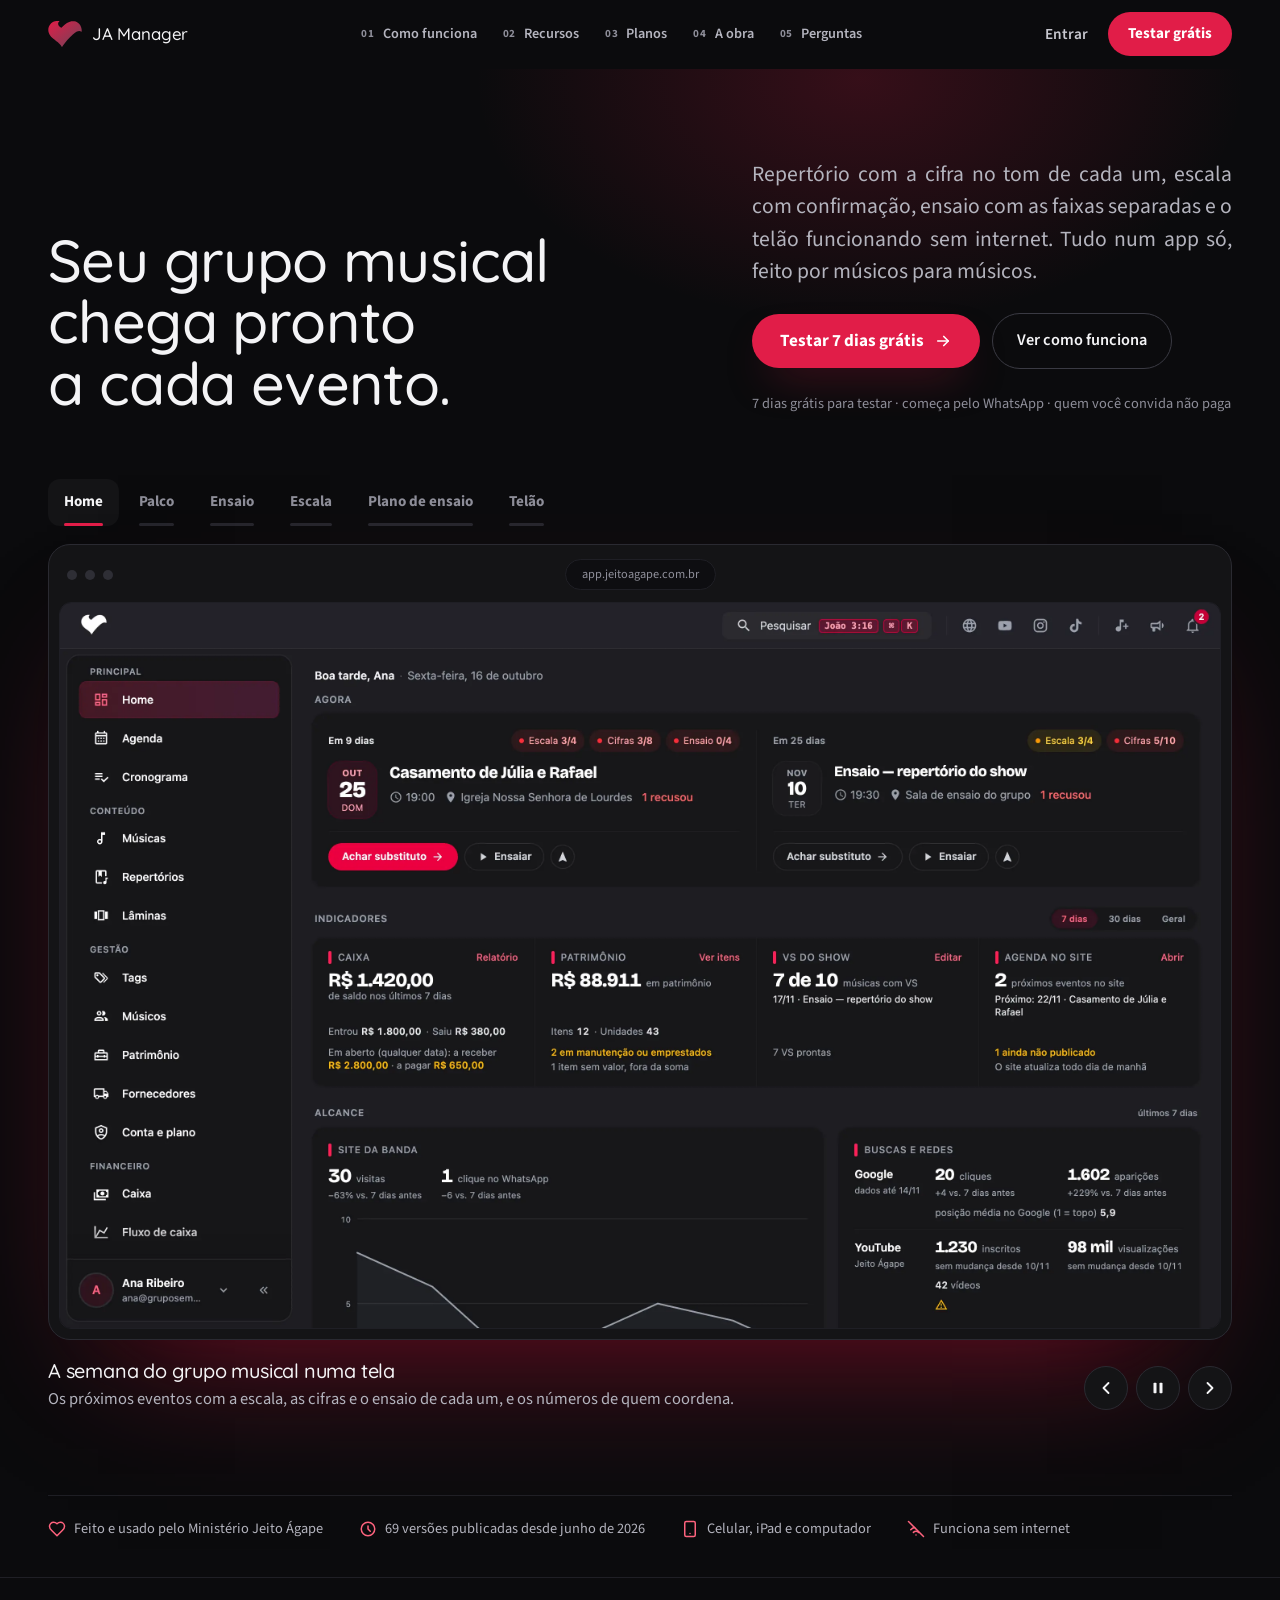
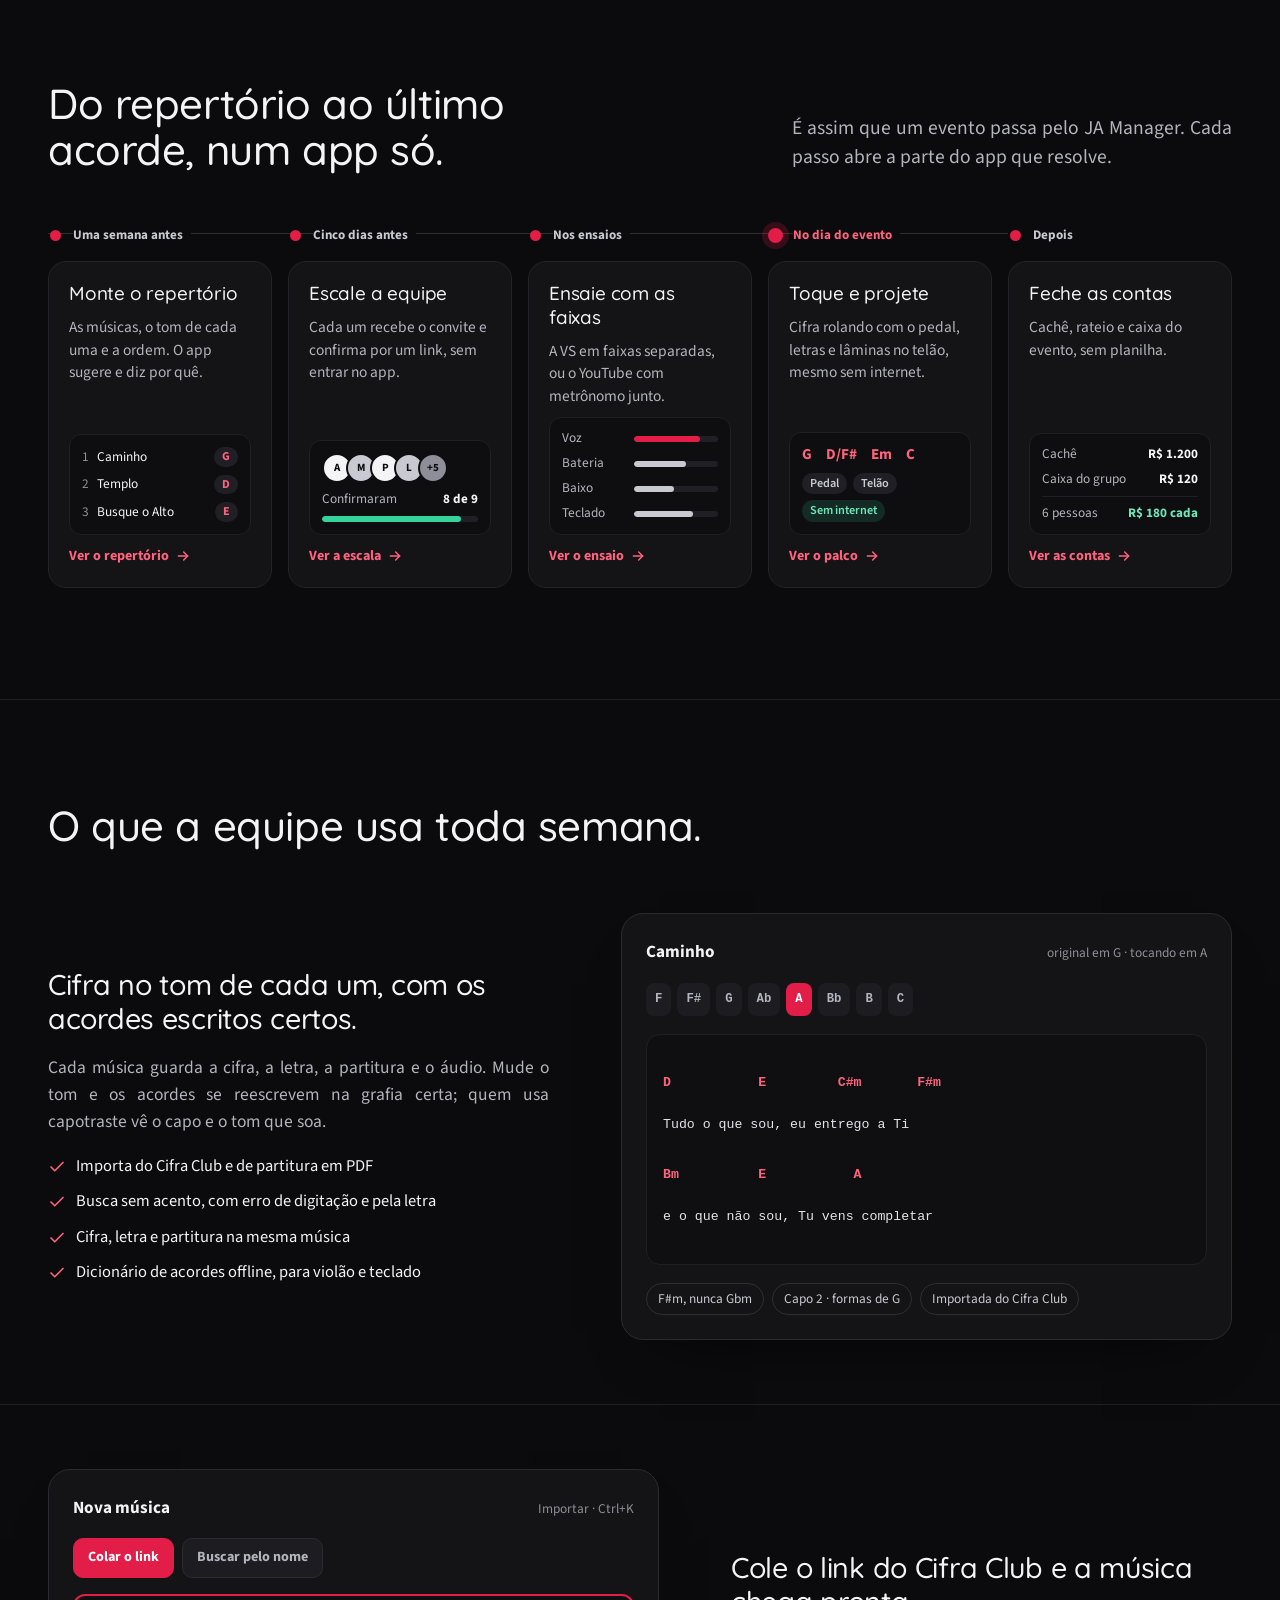
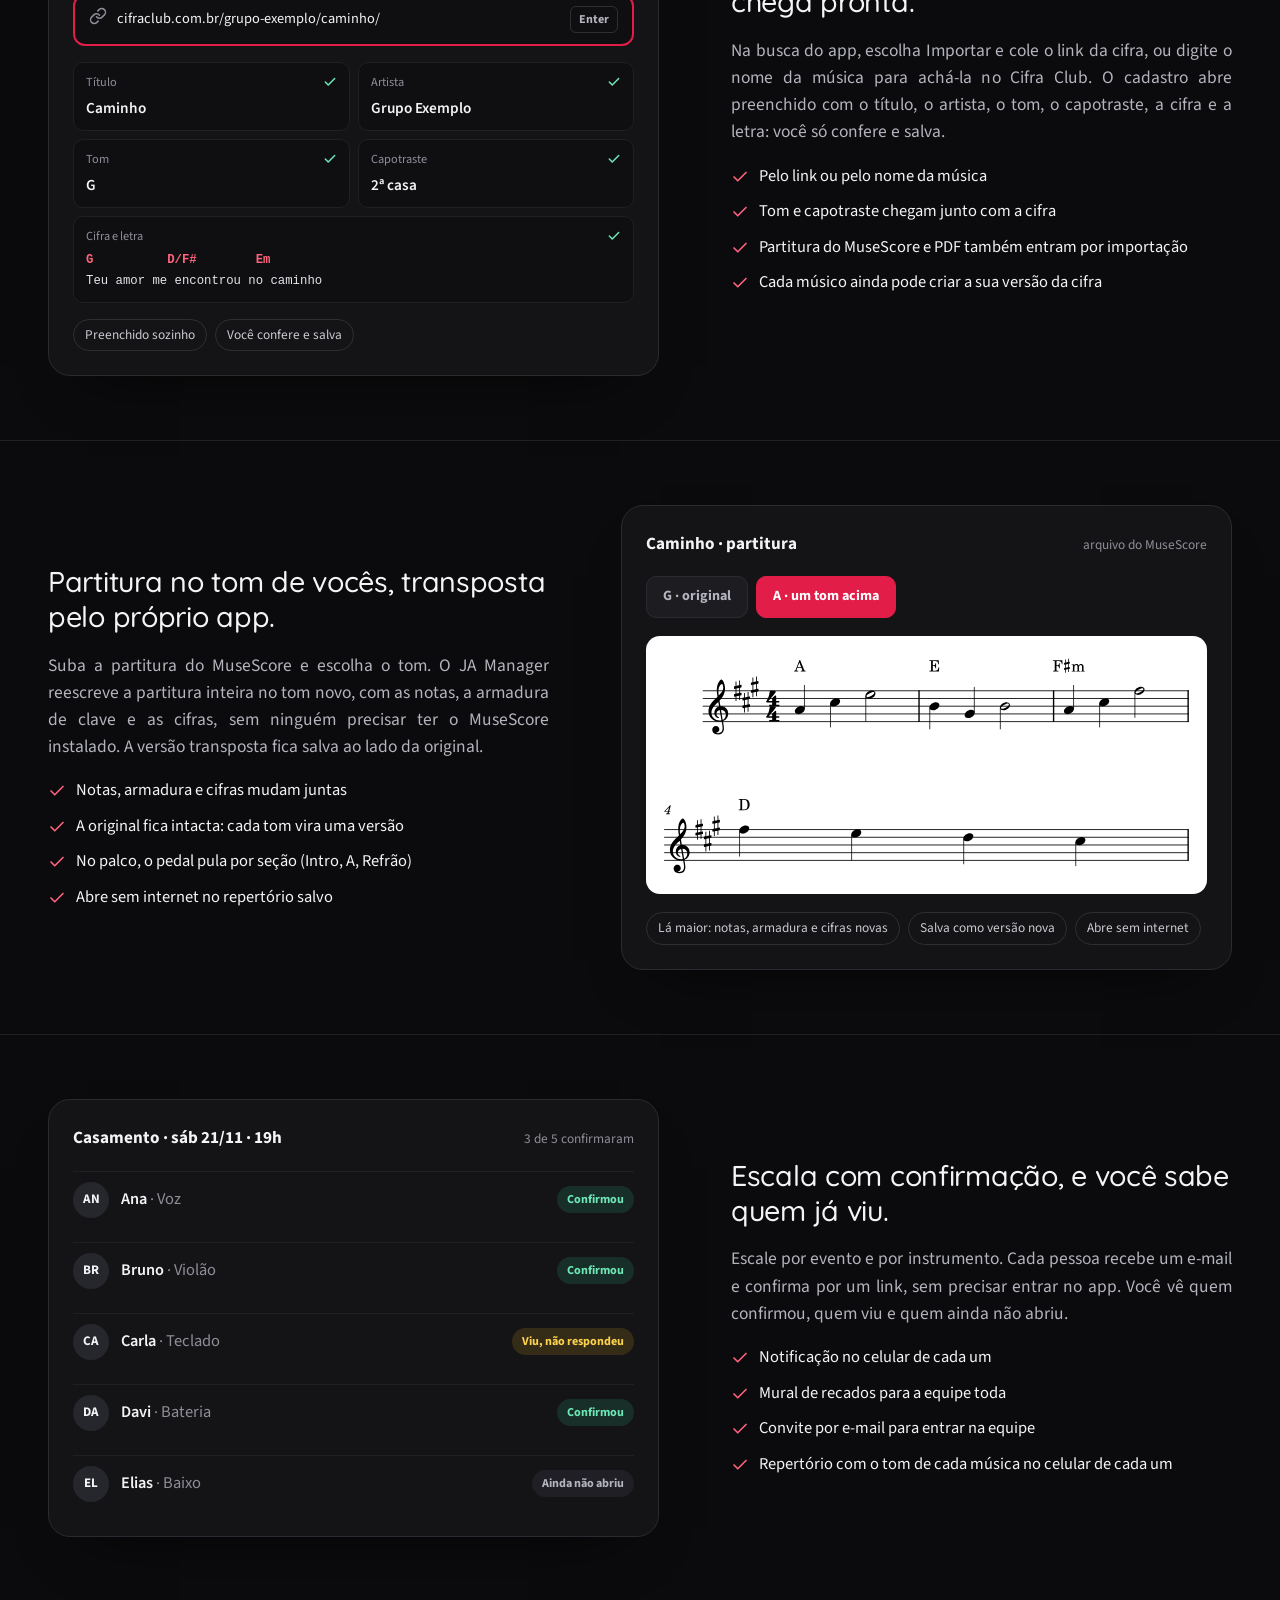
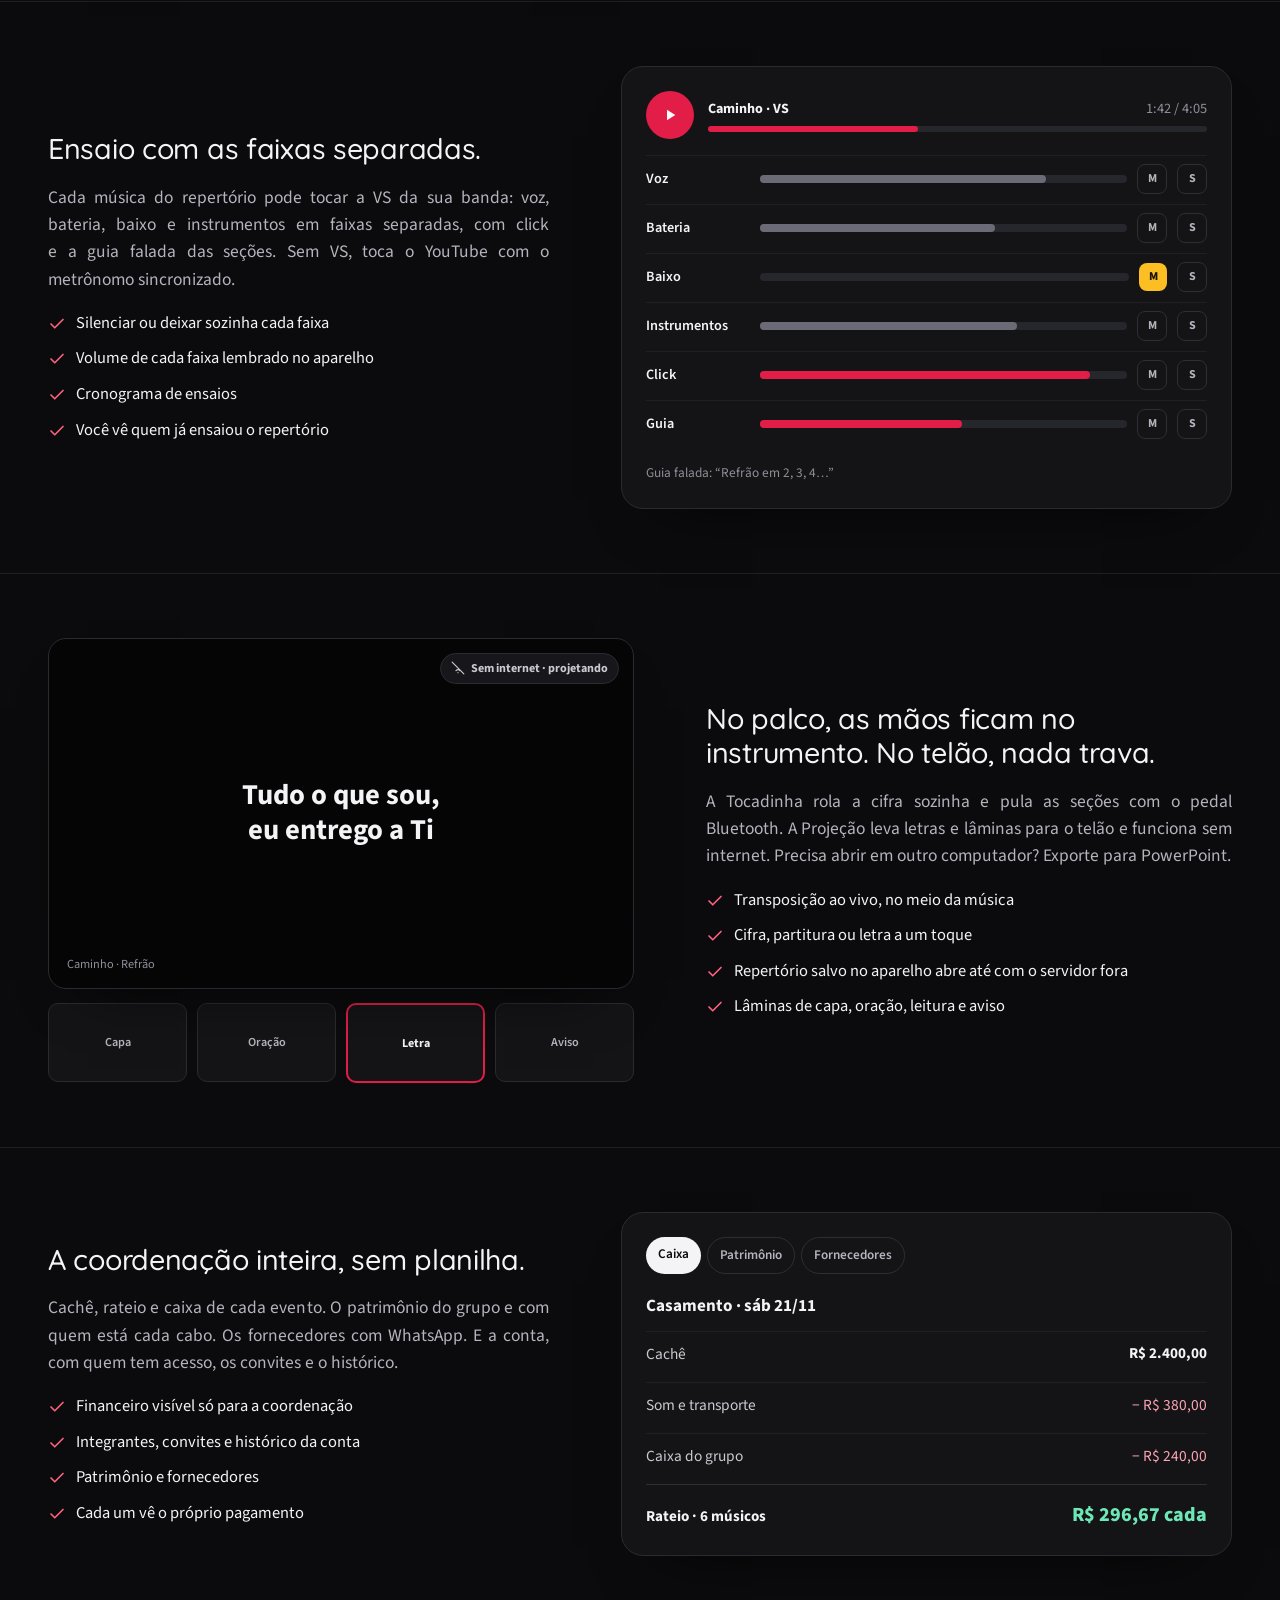
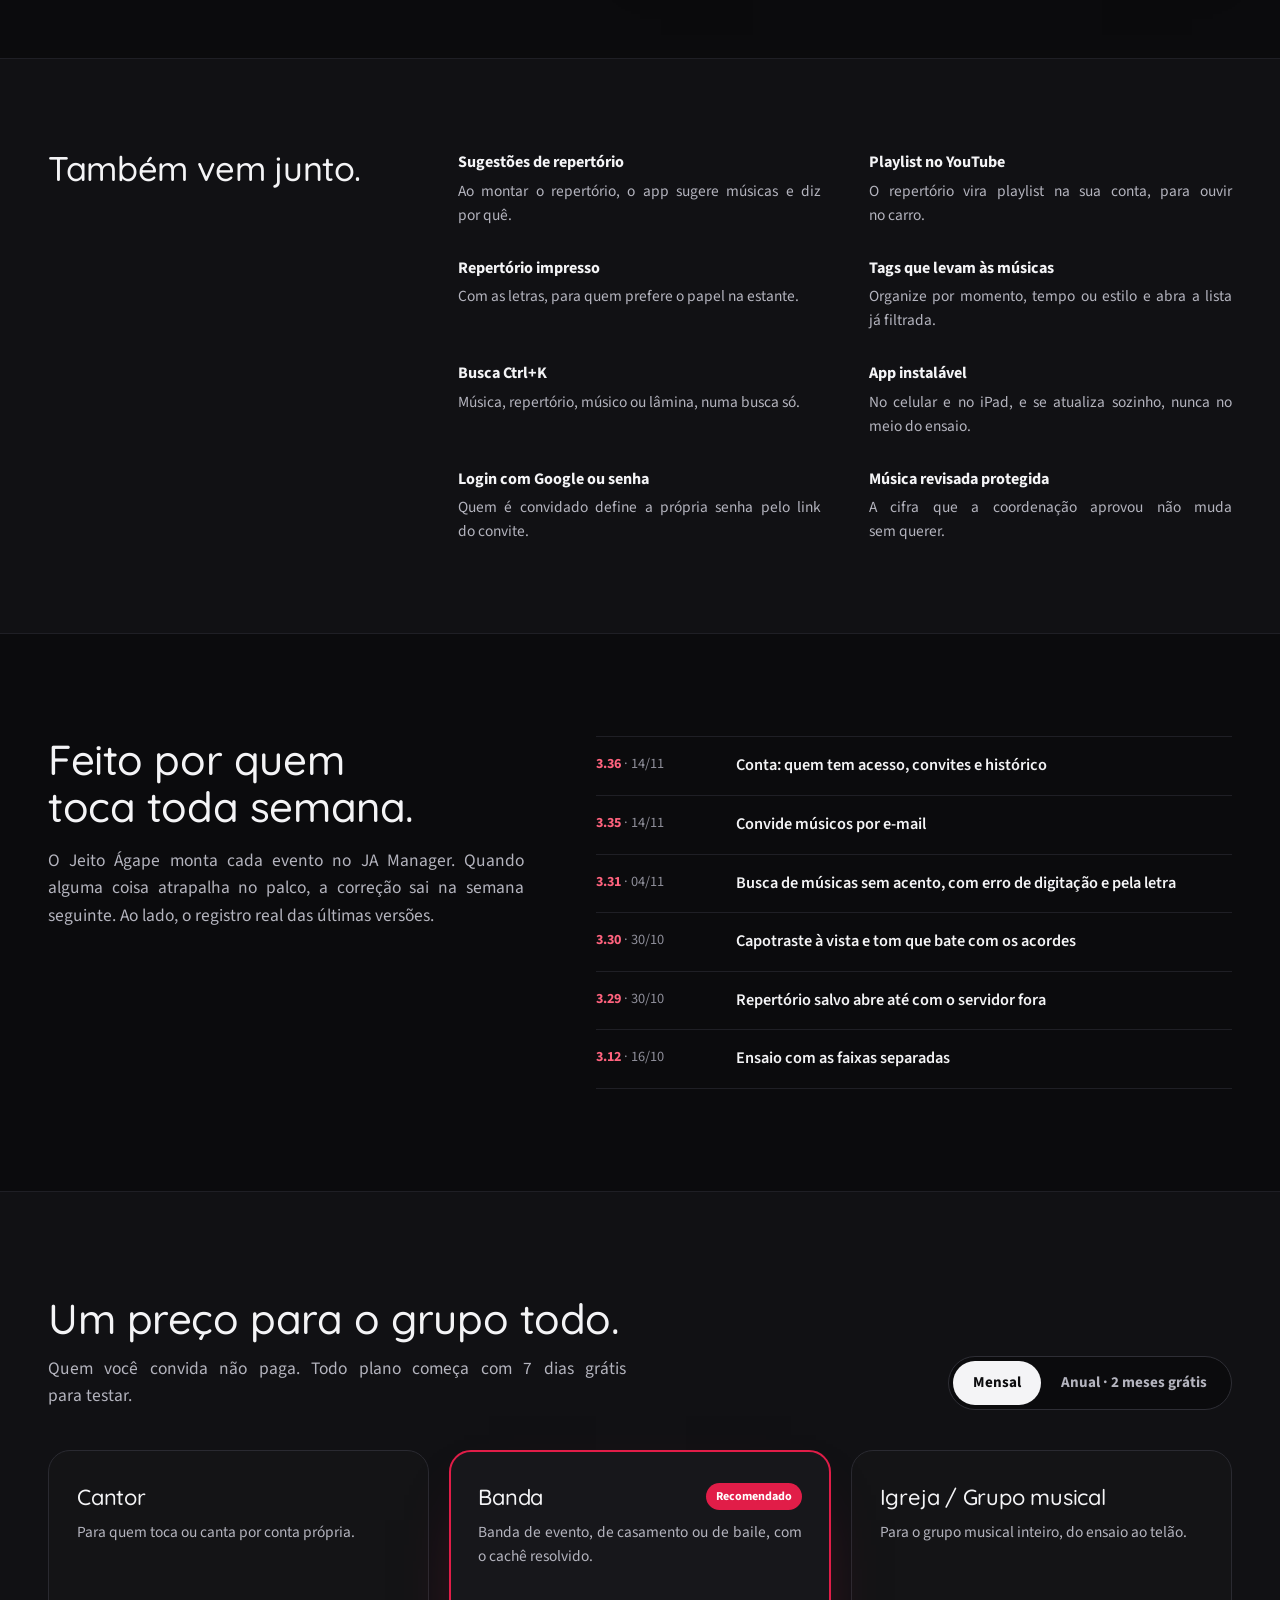
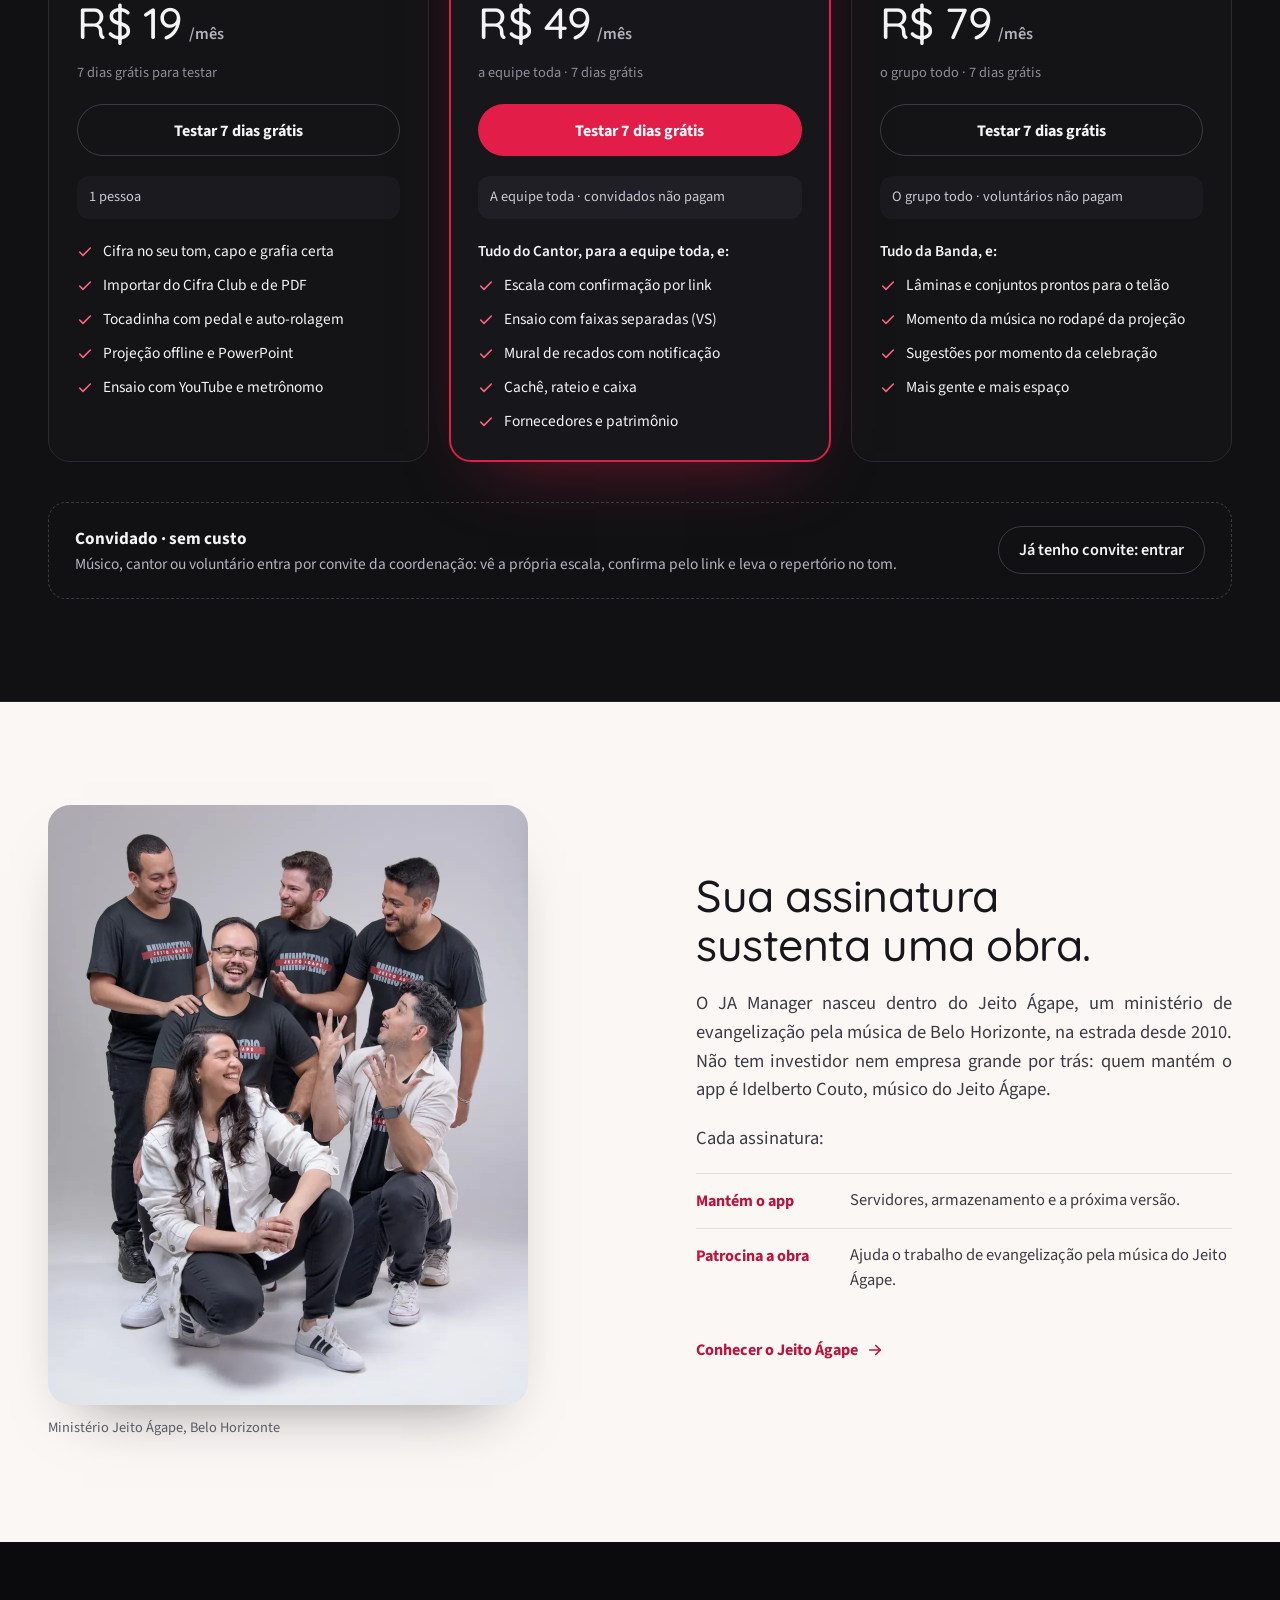
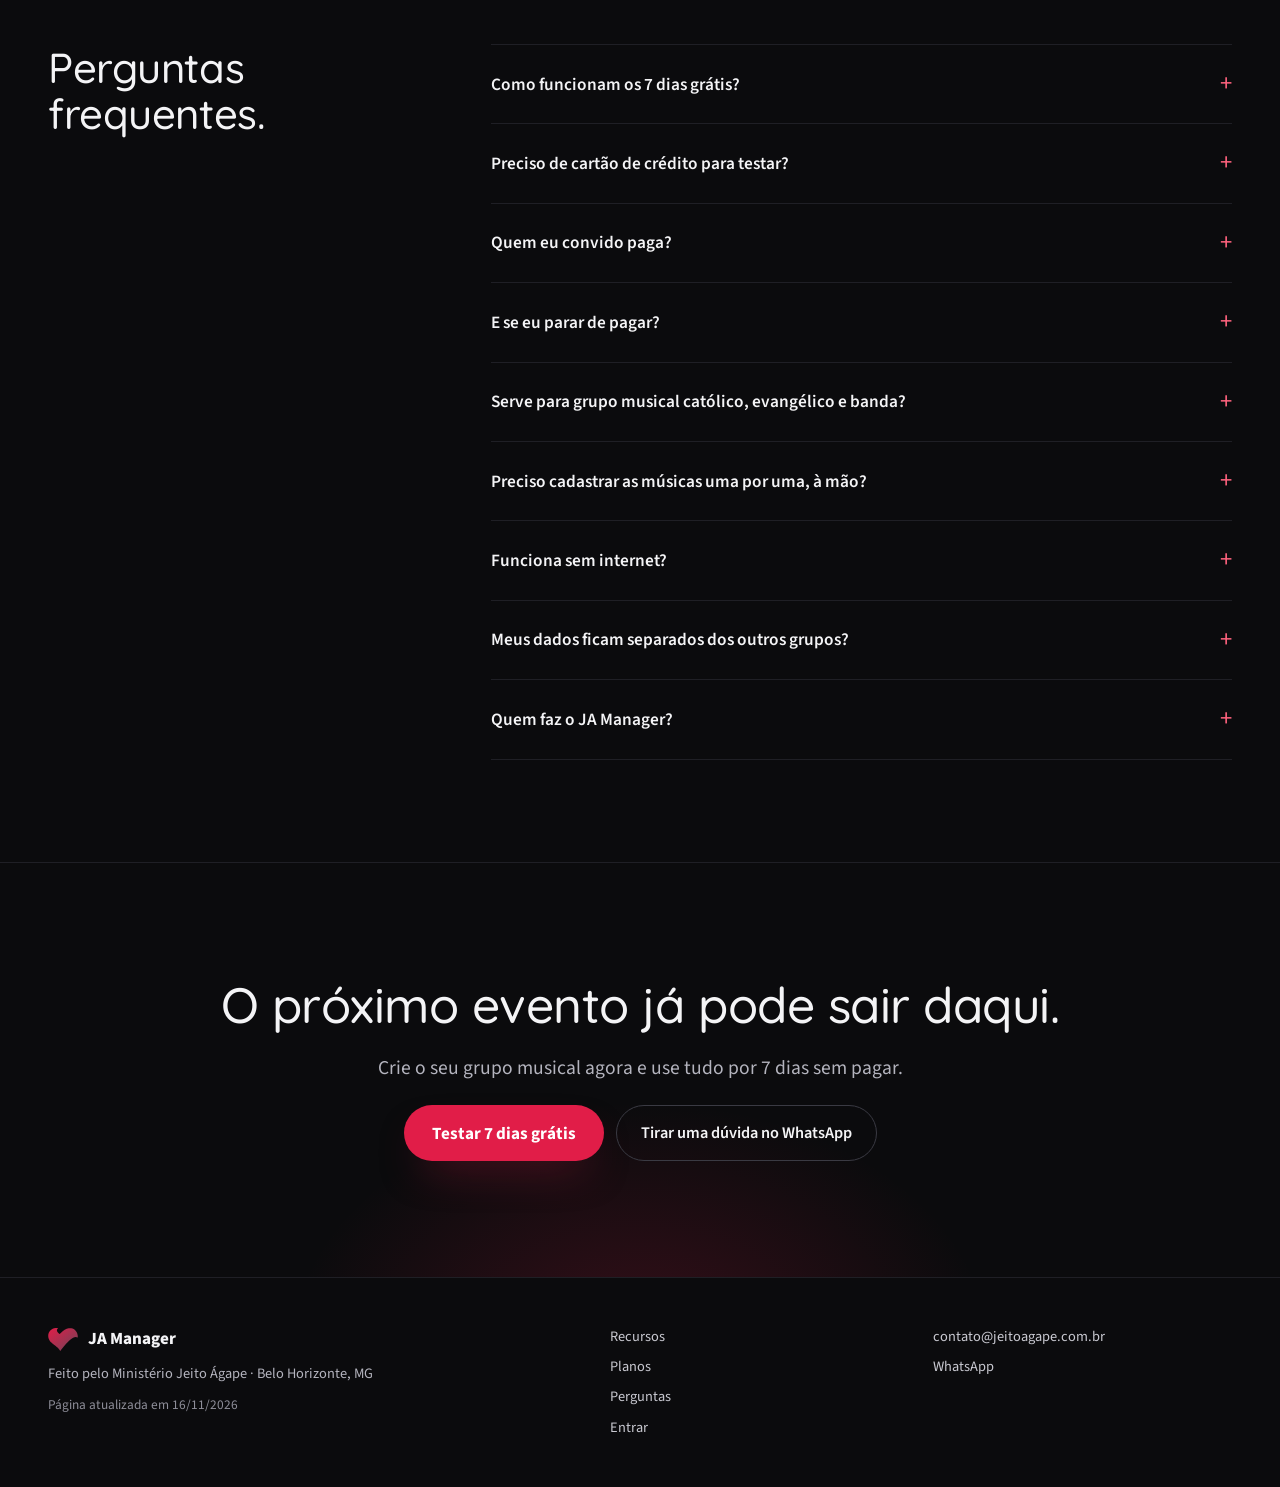
==== commit b681bdca: "fix(landing): títulos em Quicksand 500 Escolha do dono (fonte mais arredondada, limpa e fina) no lug" ====
--- a/index.html
+++ b/index.html
@@ -225,7 +225,7 @@
 <link rel="apple-touch-icon" href="assets/apple-touch-icon.png">
 <link rel="preconnect" href="https://fonts.googleapis.com">
 <link rel="preconnect" href="https://fonts.gstatic.com" crossorigin>
-<link href="https://fonts.googleapis.com/css2?family=Bricolage+Grotesque:opsz,wght@12..96,400..800&amp;family=Source+Sans+3:ital,wght@0,400..800;1,400&amp;display=swap" rel="stylesheet">
+<link href="https://fonts.googleapis.com/css2?family=Quicksand:wght@400..700&amp;family=Source+Sans+3:ital,wght@0,400..800;1,400&amp;display=swap" rel="stylesheet">
 <style>
 [hidden]{display:none!important}
 body{margin:0;background:#0B0B0D}
@@ -289,7 +289,7 @@
 </style>
 </head>
 <body>
-<div style="--f-titulo: &#x27;Bricolage Grotesque&#x27;, system-ui, sans-serif; --f-texto: &#x27;Source Sans 3&#x27;, system-ui, sans-serif; --w-titulo: 700; --ls-titulo: -0.02em; font-family: var(--f-texto); font-size-adjust: 0.5; color: #F4F4F6; background: #0B0B0D; min-width: 0; font-size: 16px; line-height: 1.6">
+<div style="--f-titulo: &#x27;Quicksand&#x27;, system-ui, sans-serif; --f-texto: &#x27;Source Sans 3&#x27;, system-ui, sans-serif; --w-titulo: 500; --ls-titulo: -0.01em; font-family: var(--f-texto); font-size-adjust: 0.5; color: #F4F4F6; background: #0B0B0D; min-width: 0; font-size: 16px; line-height: 1.6">
 
 
 <header class="topo-nav" data-topo style="position: sticky; top: 0; z-index: 20; --acc: #E11D48; --acc-t: #FF637E">
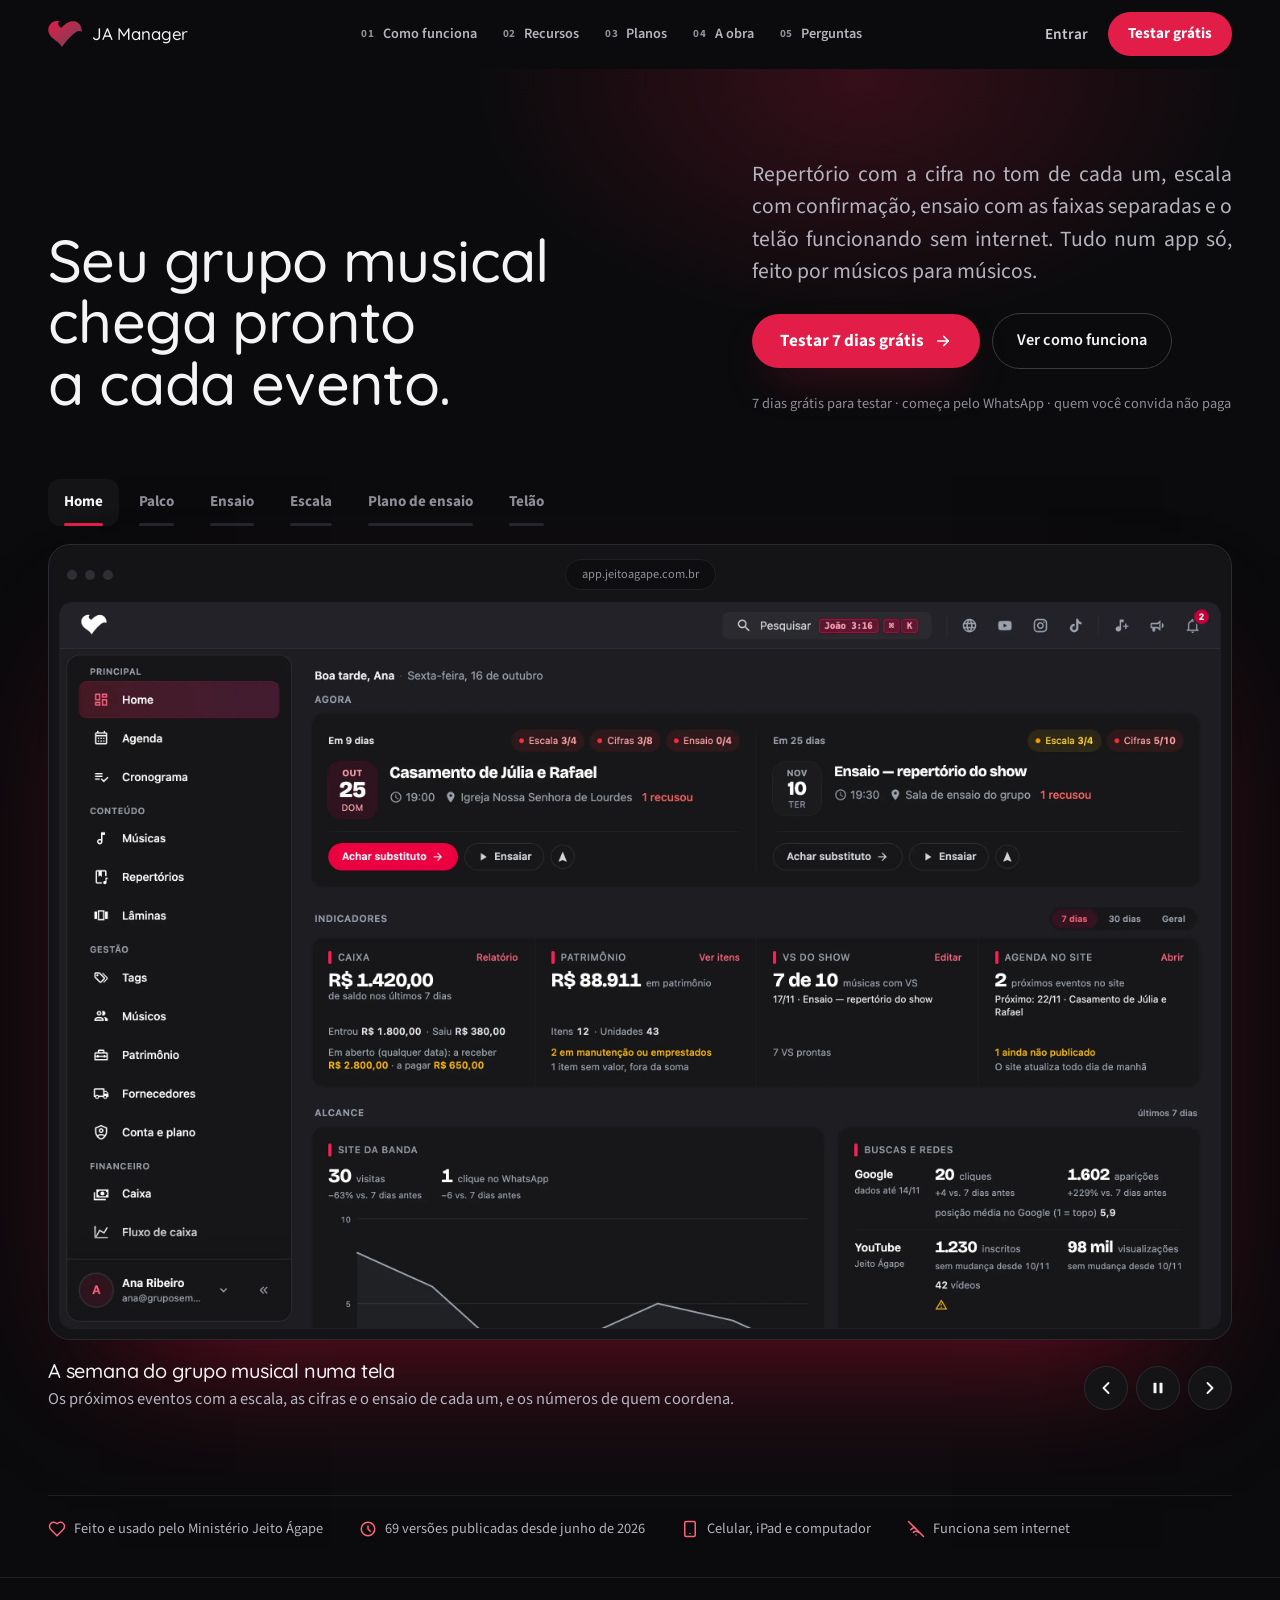
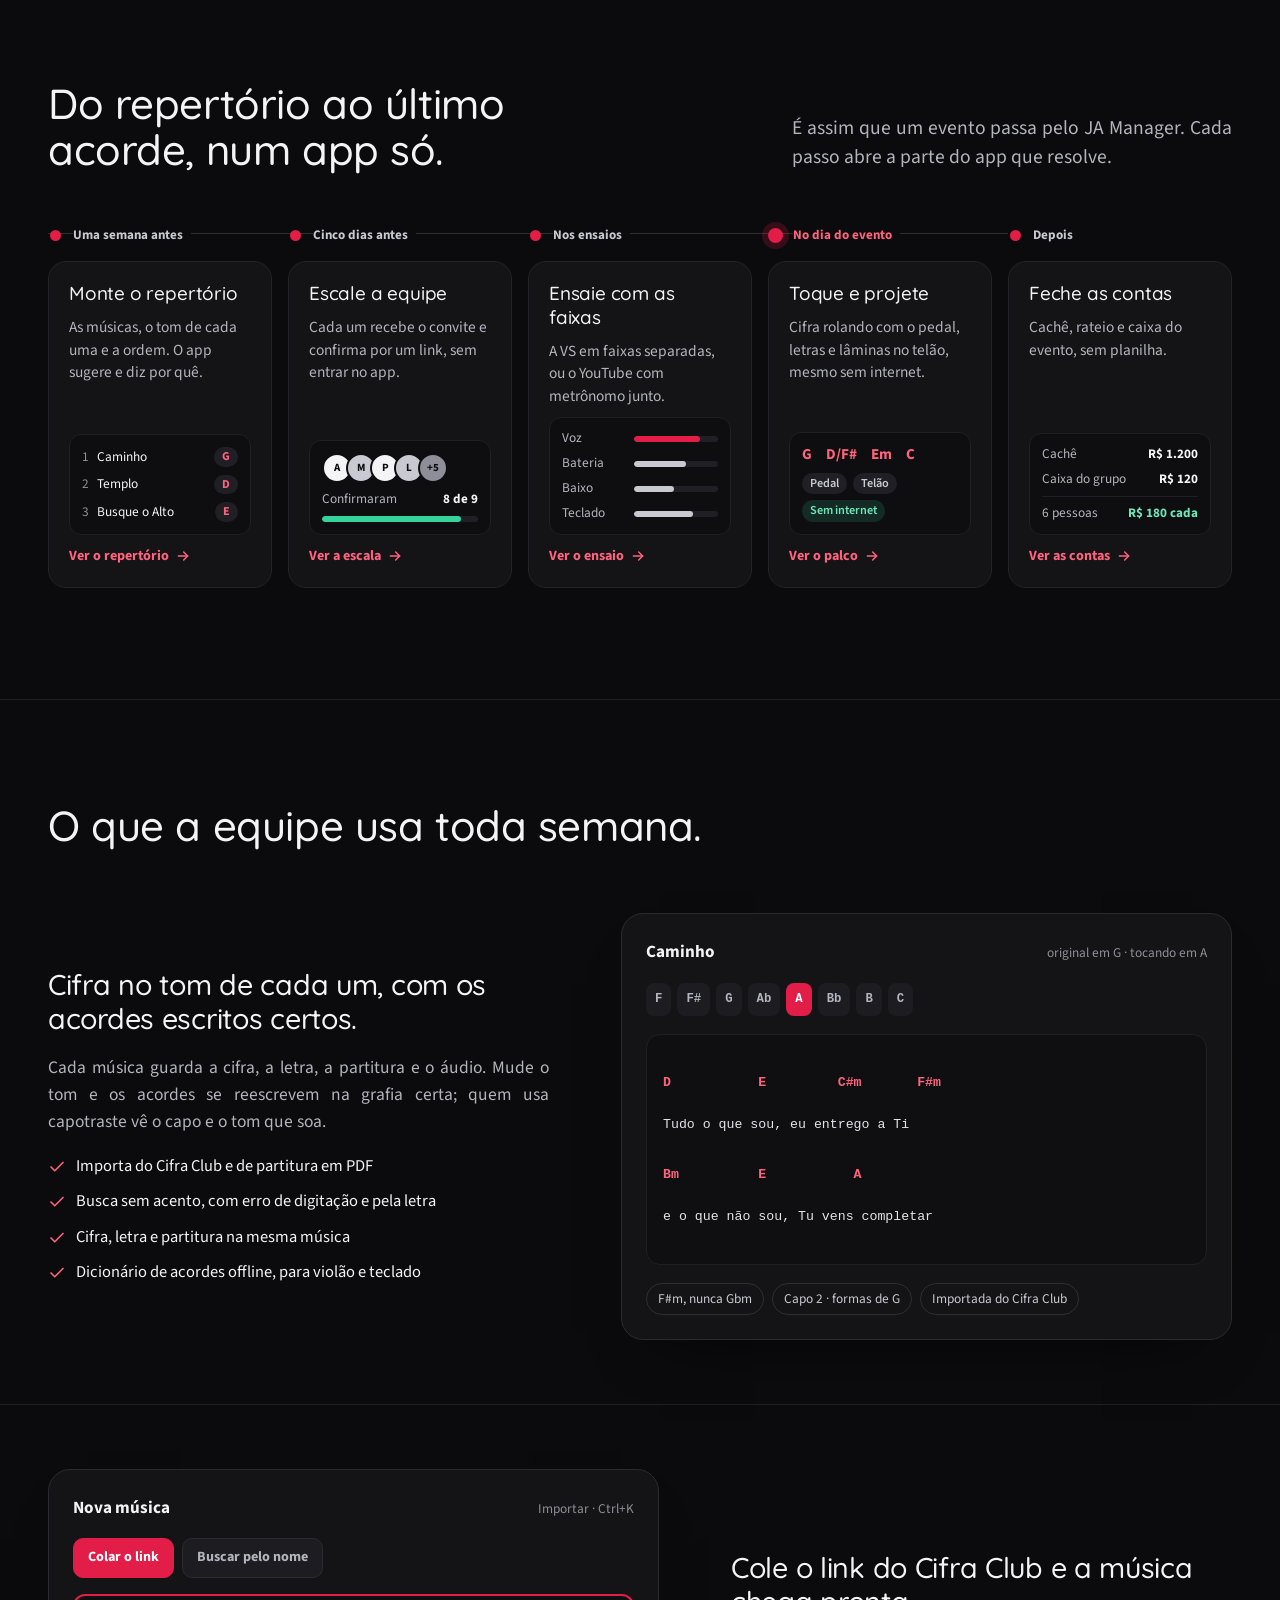
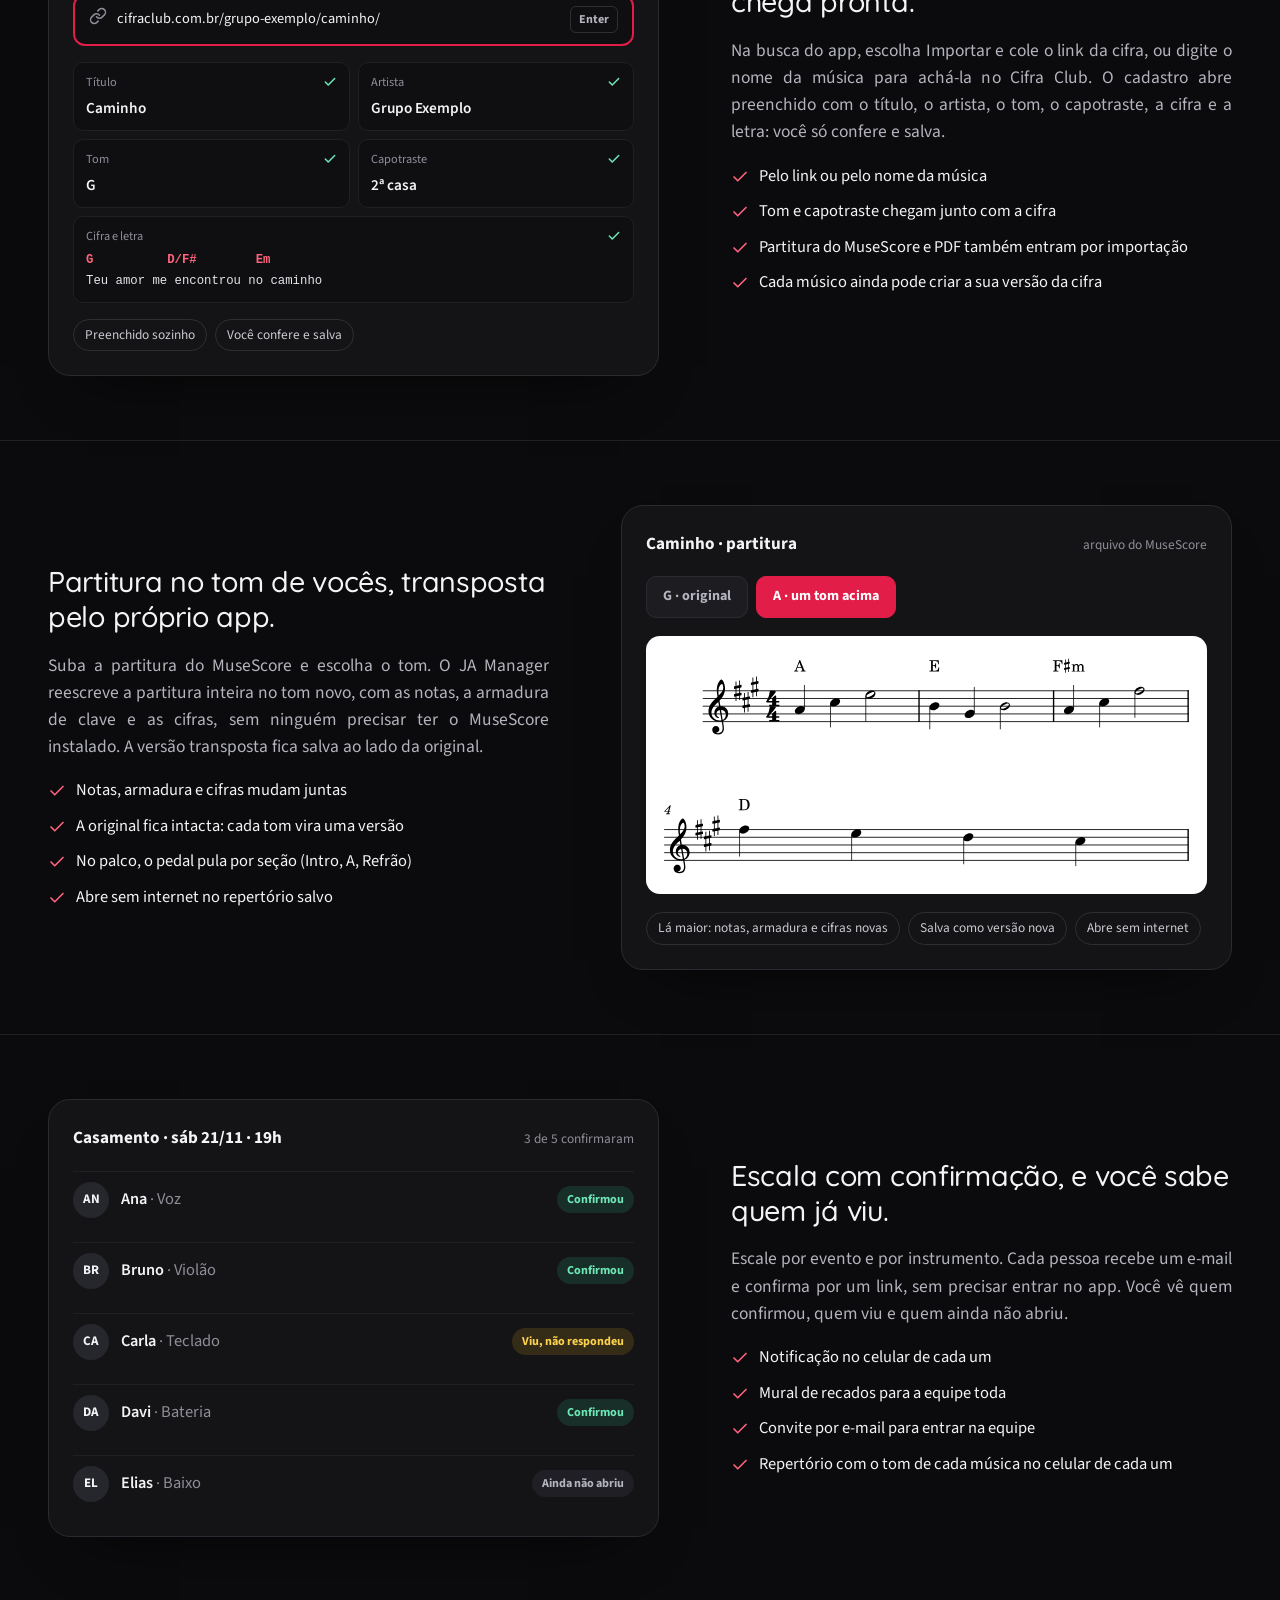
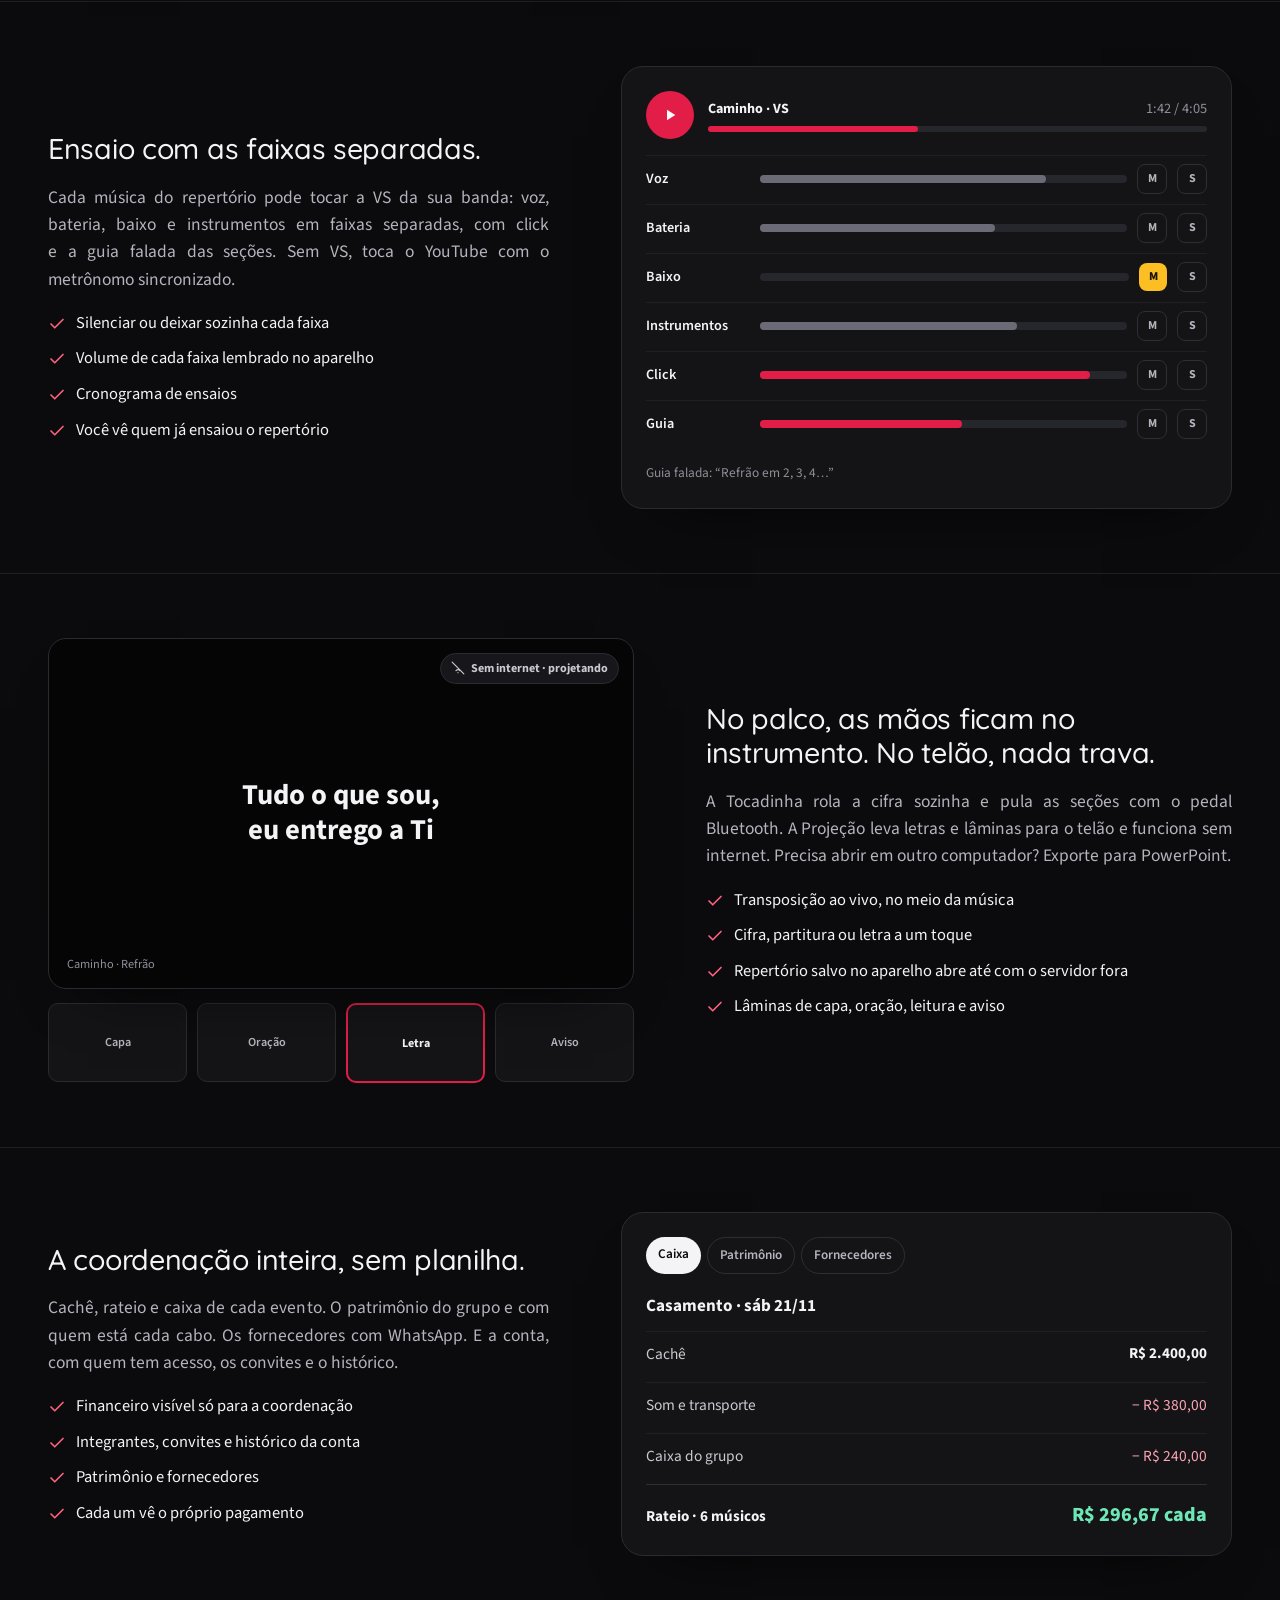
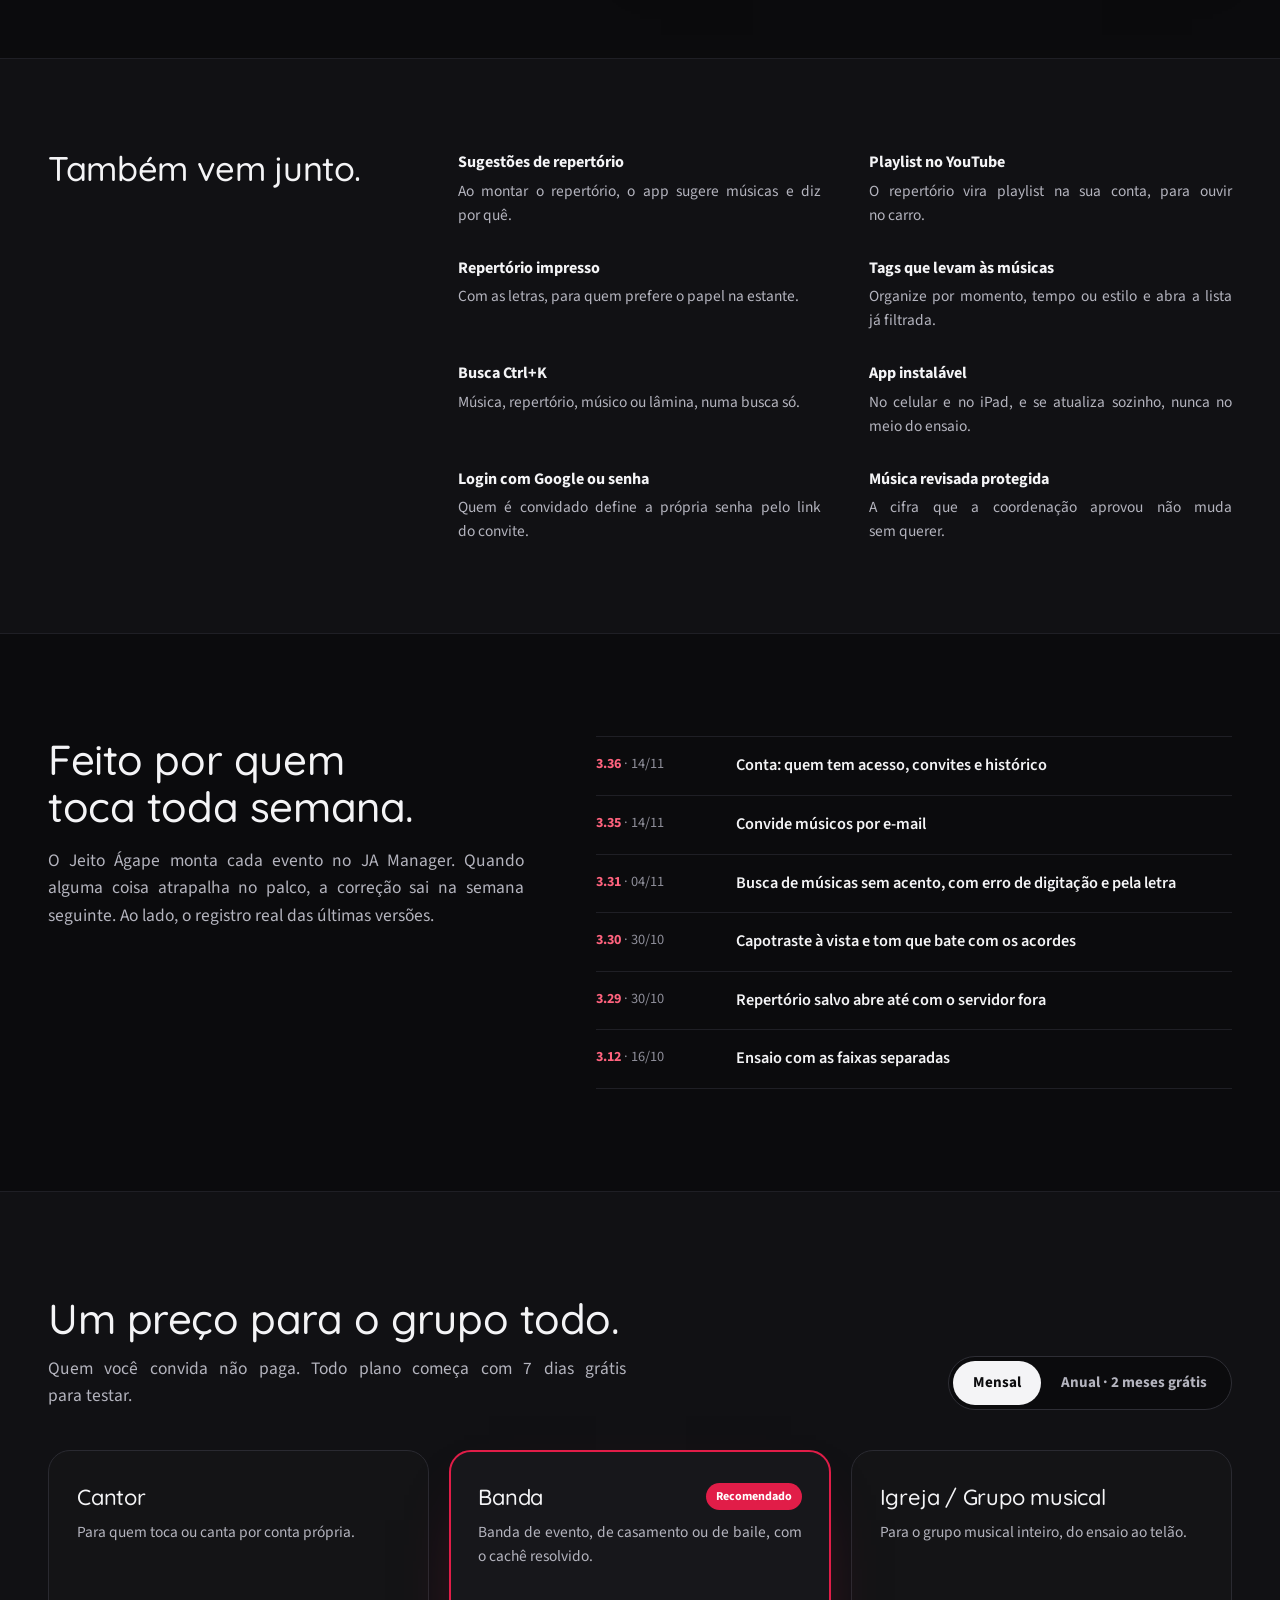
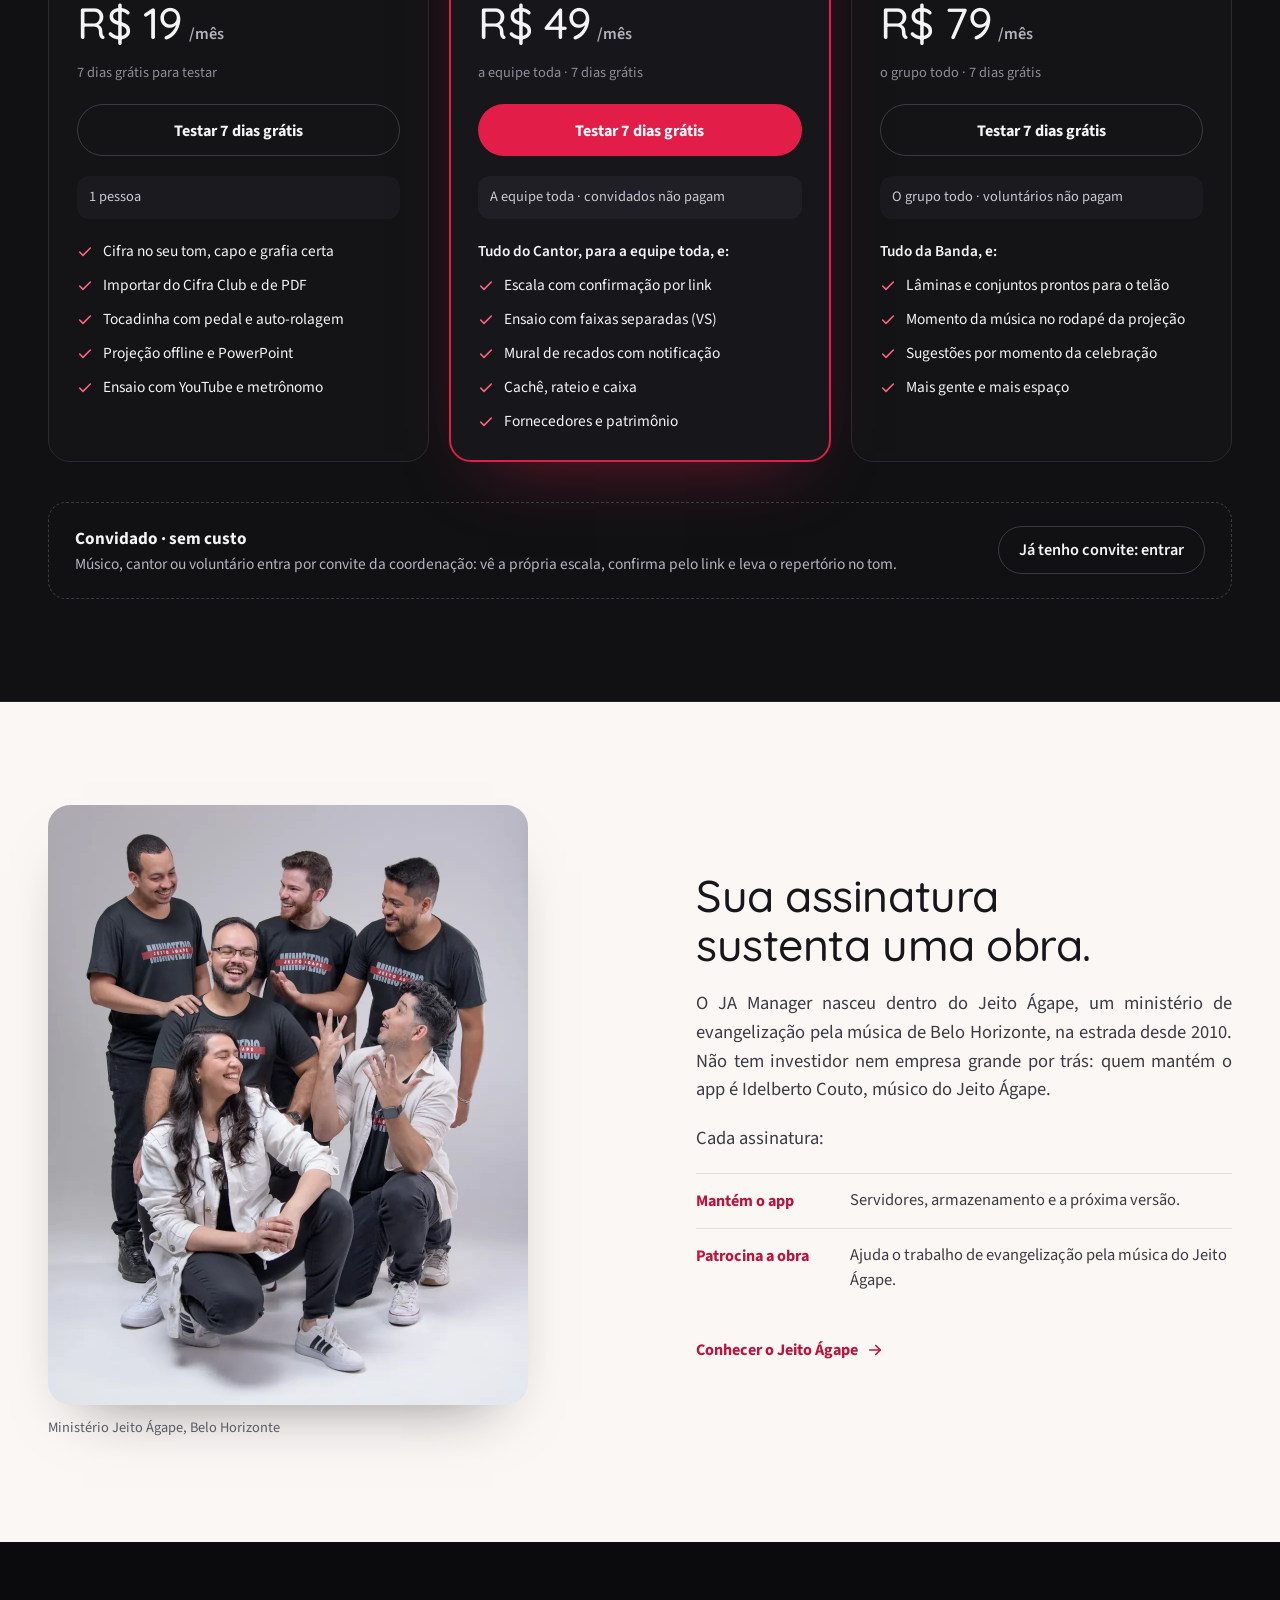
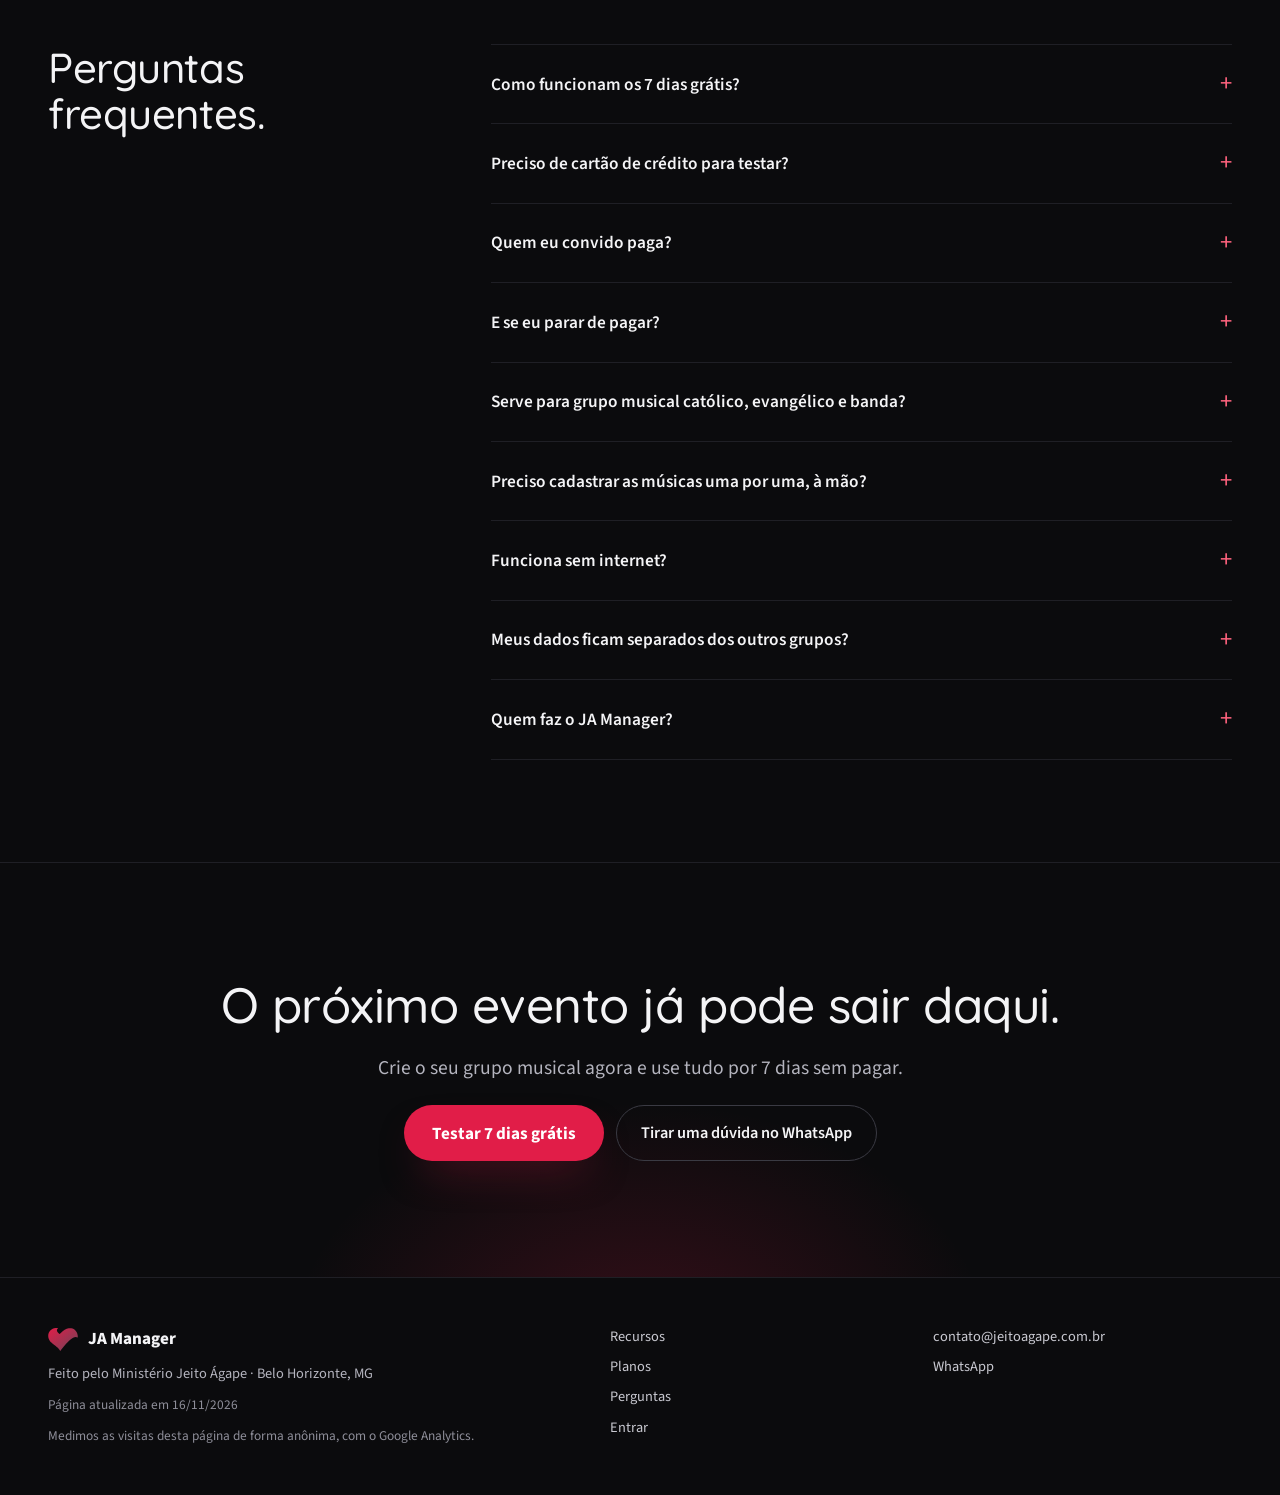
==== commit 1c46bba0: "feat(landing): GA4 do produto ligado e etapas do funil - Propriedade própria "JA Manager (produto)" " ====
--- a/index.html
+++ b/index.html
@@ -208,12 +208,12 @@
 <!-- ====== Medição: GA4 (propriedade do produto) e Microsoft Clarity. IDs vazios = nada carrega.
        Preencher JAM_ANALYTICS.ga4 ("G-…") e .clarity quando as contas existirem (docs/RUNBOOK-MARKETING.md no LOPS). ====== -->
   <script>
-  window.JAM_ANALYTICS = { ga4: '', clarity: '' };
+  window.JAM_ANALYTICS = { ga4: 'G-NLW4TTCM7G', clarity: '' };
   (function(c){
     if (c.ga4) {
       var s = document.createElement('script'); s.async = true; s.src = 'https://www.googletagmanager.com/gtag/js?id=' + c.ga4; document.head.appendChild(s);
       window.dataLayer = window.dataLayer || []; window.gtag = function(){ window.dataLayer.push(arguments); };
-      window.gtag('js', new Date()); window.gtag('config', c.ga4);
+      window.gtag('js', new Date()); window.gtag('config', c.ga4, { allow_google_signals: false, allow_ad_personalization_signals: false });
     }
     if (c.clarity) {
       (function(w,d,t,i){ w[t] = w[t] || function(){ (w[t].q = w[t].q || []).push(arguments); }; var s = d.createElement('script'); s.async = 1; s.src = 'https://www.clarity.ms/tag/' + i; d.head.appendChild(s); })(window, document, 'clarity', c.clarity);
@@ -879,6 +879,7 @@
 <div style="display: flex; align-items: center; gap: 10px; color: #F4F4F6; font-weight: 800; font-size: 17px"><svg width="30" height="23" viewBox="0 0 760 591" aria-hidden="true" style="display: block; flex: none"><defs><linearGradient id="marca-g-1" x1="0" y1="0" x2="1" y2="1"><stop offset="0" stop-color="#E11D48"/><stop offset="1" stop-color="#6D4458"/></linearGradient></defs><path d="M190.0 0.7C134.1 7.3 93.4 25.4 59.9 58.5C3.3 114.5 -15.0 198.4 13.0 273.6C26.5 309.5 54.9 350.0 88.5 380.8C108.3 399.1 117.6 406.5 157.5 436.5C211.2 476.8 234.1 496.2 257.7 521.8C274.0 539.4 294.1 565.7 305.7 584.8C308.0 588.5 310.0 590.7 310.7 590.4C311.4 590.1 315.8 584.2 320.5 577.2C374.9 496.1 488.0 367.2 557.8 306.8C644.4 231.8 703.0 212.3 753.1 241.6C755.5 243.0 757.9 243.9 758.5 243.5C759.8 242.7 759.7 205.5 758.3 193.0C747.6 92.8 683.4 20.7 592.1 6.3C574.9 3.6 543.0 3.9 526.2 6.9C459.2 18.8 392.4 59.2 315.9 134.2C305.9 144.0 297.4 152.0 297.1 152.0C294.9 152.0 277.4 141.2 268.0 134.1C227.2 103.2 212.9 61.5 232.2 29.6C234.2 26.4 239.9 19.5 244.9 14.3C253.0 5.8 253.8 4.7 252.2 3.5C248.8 1.0 204.3 -1.0 190.0 0.7Z" fill="url(#marca-g-1)"/></svg><span>JA Manager</span></div>
 <span>Feito pelo Ministério Jeito Ágape · Belo Horizonte, MG</span>
 <span style="font-size: 13px; color: #8E8E99">Página atualizada em <time datetime="2026-11-16">16/11/2026</time></span>
+<span style="font-size: 13px; color: #8E8E99">Medimos as visitas desta página de forma anônima, com o Google Analytics.</span>
 </div>
 <nav aria-label="Produto" style="flex: 1 1 160px; display: flex; flex-direction: column; gap: 8px">
 <a href="#recursos" style="color: #C9C9D1; text-decoration: none">Recursos</a>
@@ -908,6 +909,19 @@
       (window.dataLayer = window.dataLayer || []).push({ event: 'whatsapp_click', cta_location: p.cta_location, plano: p.plano });
     });
   });
+
+  /* funil: viu os planos (uma vez por visita) */
+  function medir(nome, params) {
+    if (typeof window.gtag === 'function') window.gtag('event', nome, params || {});
+    (window.dataLayer = window.dataLayer || []).push(Object.assign({ event: nome }, params || {}));
+  }
+  var planos = document.getElementById('planos');
+  if (planos && 'IntersectionObserver' in window) {
+    var olhou = new IntersectionObserver(function (es) {
+      es.forEach(function (e) { if (e.isIntersecting) { olhou.disconnect(); medir('ver_planos'); } });
+    }, { threshold: 0.35 });
+    olhou.observe(planos);
+  }
 
   /* trocas da página: planos mensal/anual, partitura Sol/Lá, importar por link/nome */
   var BASE = {"anualBg": "transparent", "anualFg": "#B4B4BE", "anualPressed": "false", "bandaNota": "a equipe toda · 7 dias grátis", "bandaPreco": "R$ 49", "cantorNota": "7 dias grátis para testar", "cantorPreco": "R$ 19", "igrejaNota": "o grupo todo · 7 dias grátis", "igrejaPreco": "R$ 79", "importarLinkAtivo": true, "importarLinkBorda": "#E11D48", "importarLinkCor": "#FFFFFF", "importarLinkFundo": "#E11D48", "importarLinkPressed": "true", "importarNomeAtivo": false, "importarNomeBorda": "#2A2A31", "importarNomeCor": "#B4B4BE", "importarNomeFundo": "#1C1C21", "importarNomePressed": "false", "importarTexto": "cifraclub.com.br/grupo-exemplo/caminho/", "mensalBg": "#F4F4F6", "mensalFg": "#0B0B0D", "mensalPressed": "true", "partituraABorda": "#E11D48", "partituraACor": "#FFFFFF", "partituraAFundo": "#E11D48", "partituraAPressed": "true", "partituraAlt": "O mesmo trecho transposto pelo app para Lá maior: armadura com três sustenidos e cifras A, E, F#m e D", "partituraGBorda": "#2A2A31", "partituraGCor": "#B4B4BE", "partituraGFundo": "#1C1C21", "partituraGPressed": "false", "partituraNota": "Lá maior: notas, armadura e cifras novas", "partituraSrc": "assets/img/partitura/trecho-la.svg", "unidade": "/mês"};
@@ -944,7 +958,7 @@
     var b = e.target.closest && e.target.closest('[data-acao]');
     if (!b) return;
     var f = ACOES[b.getAttribute('data-acao')];
-    if (f) { f(); aplicar(); }
+    if (f) { f(); aplicar(); if (b.getAttribute('data-acao') === 'escolherAnual') medir('ver_preco_anual'); }
   });
 
   /* menu (seção atual, linha de progresso, menu do celular) e carrossel da abertura */
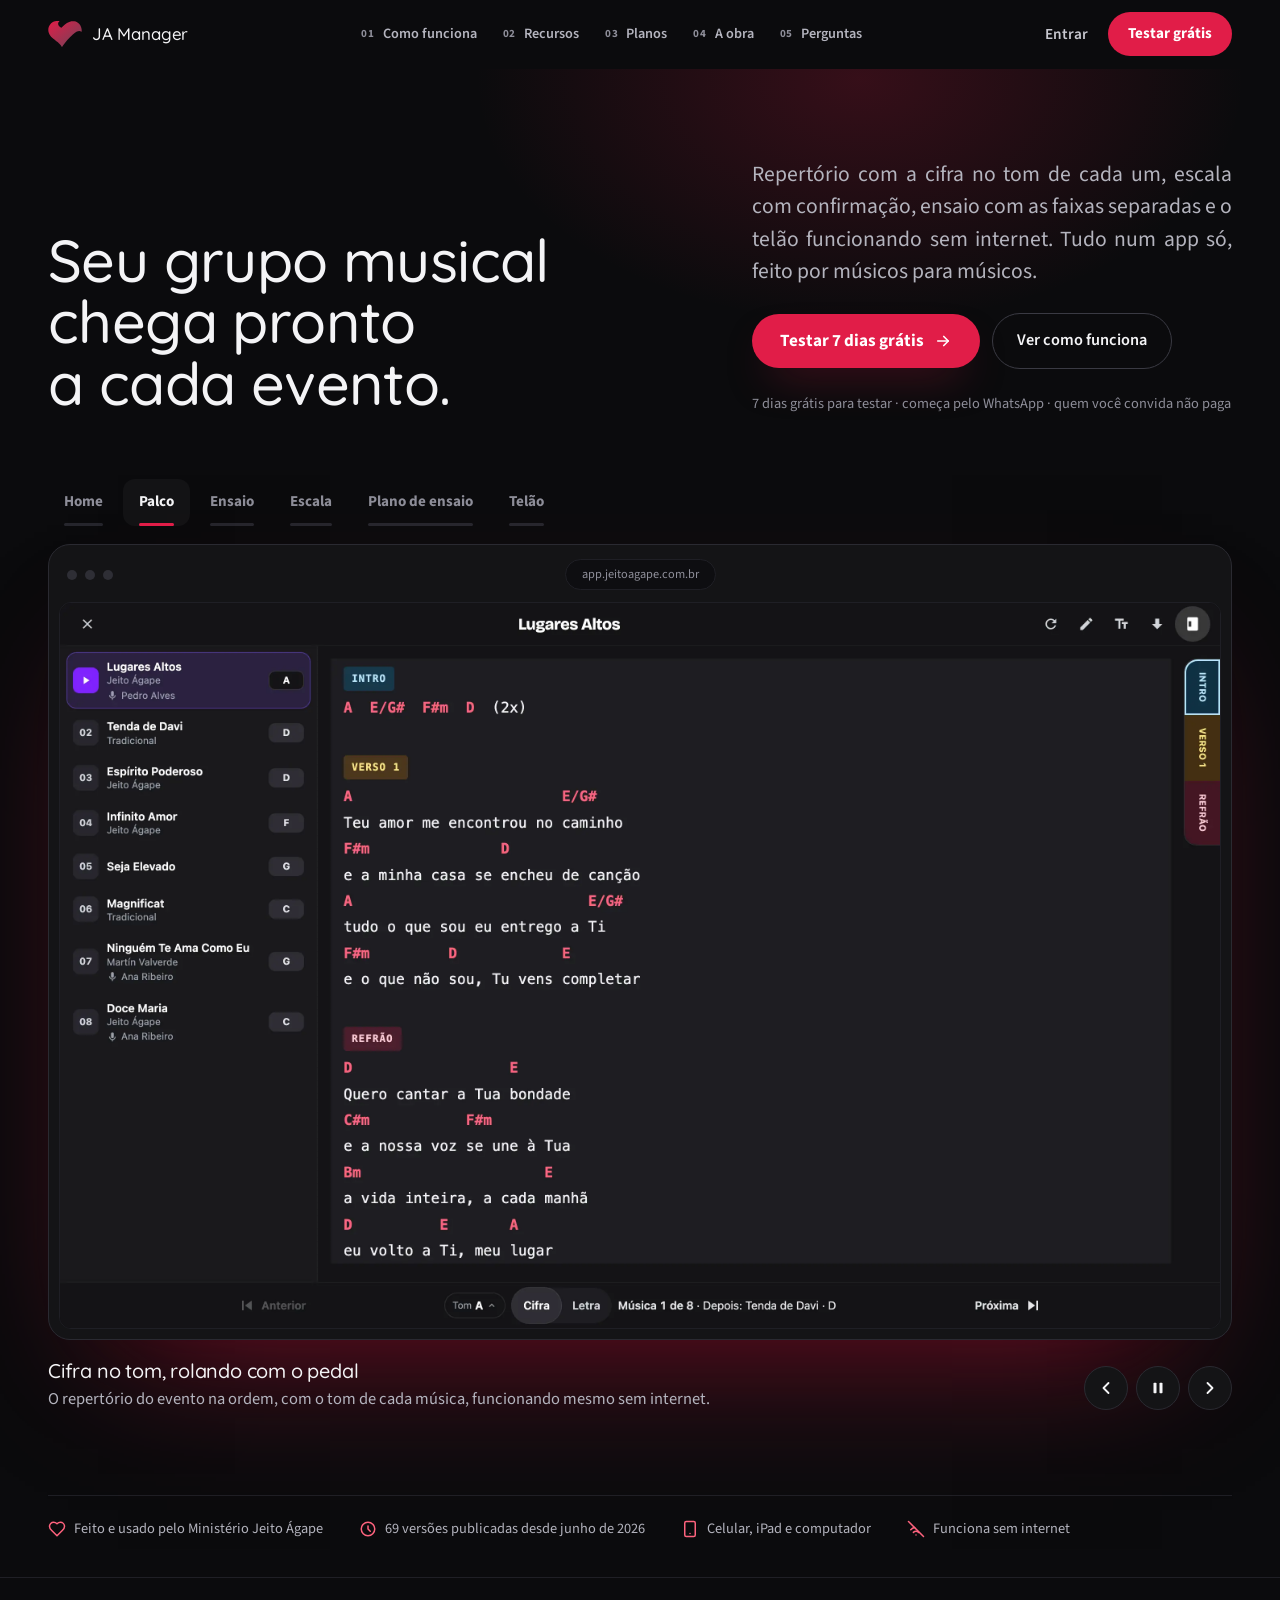
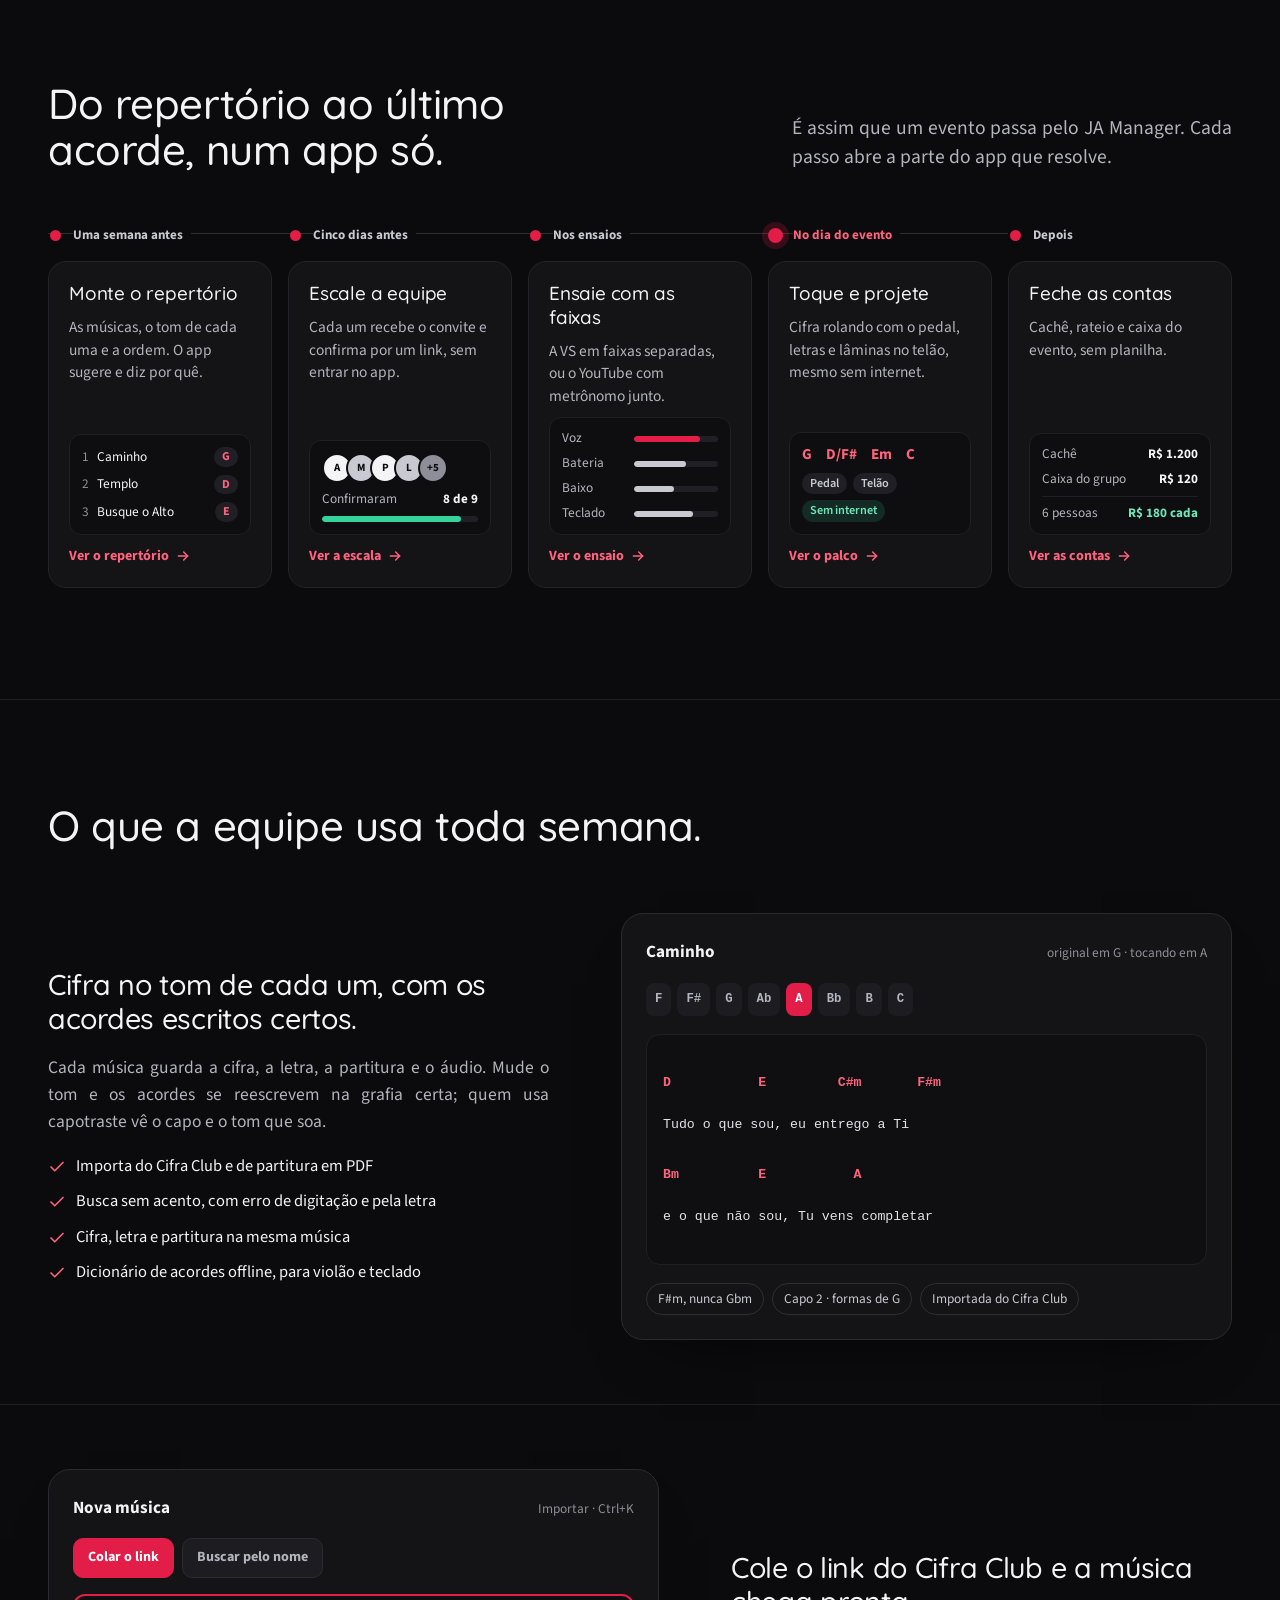
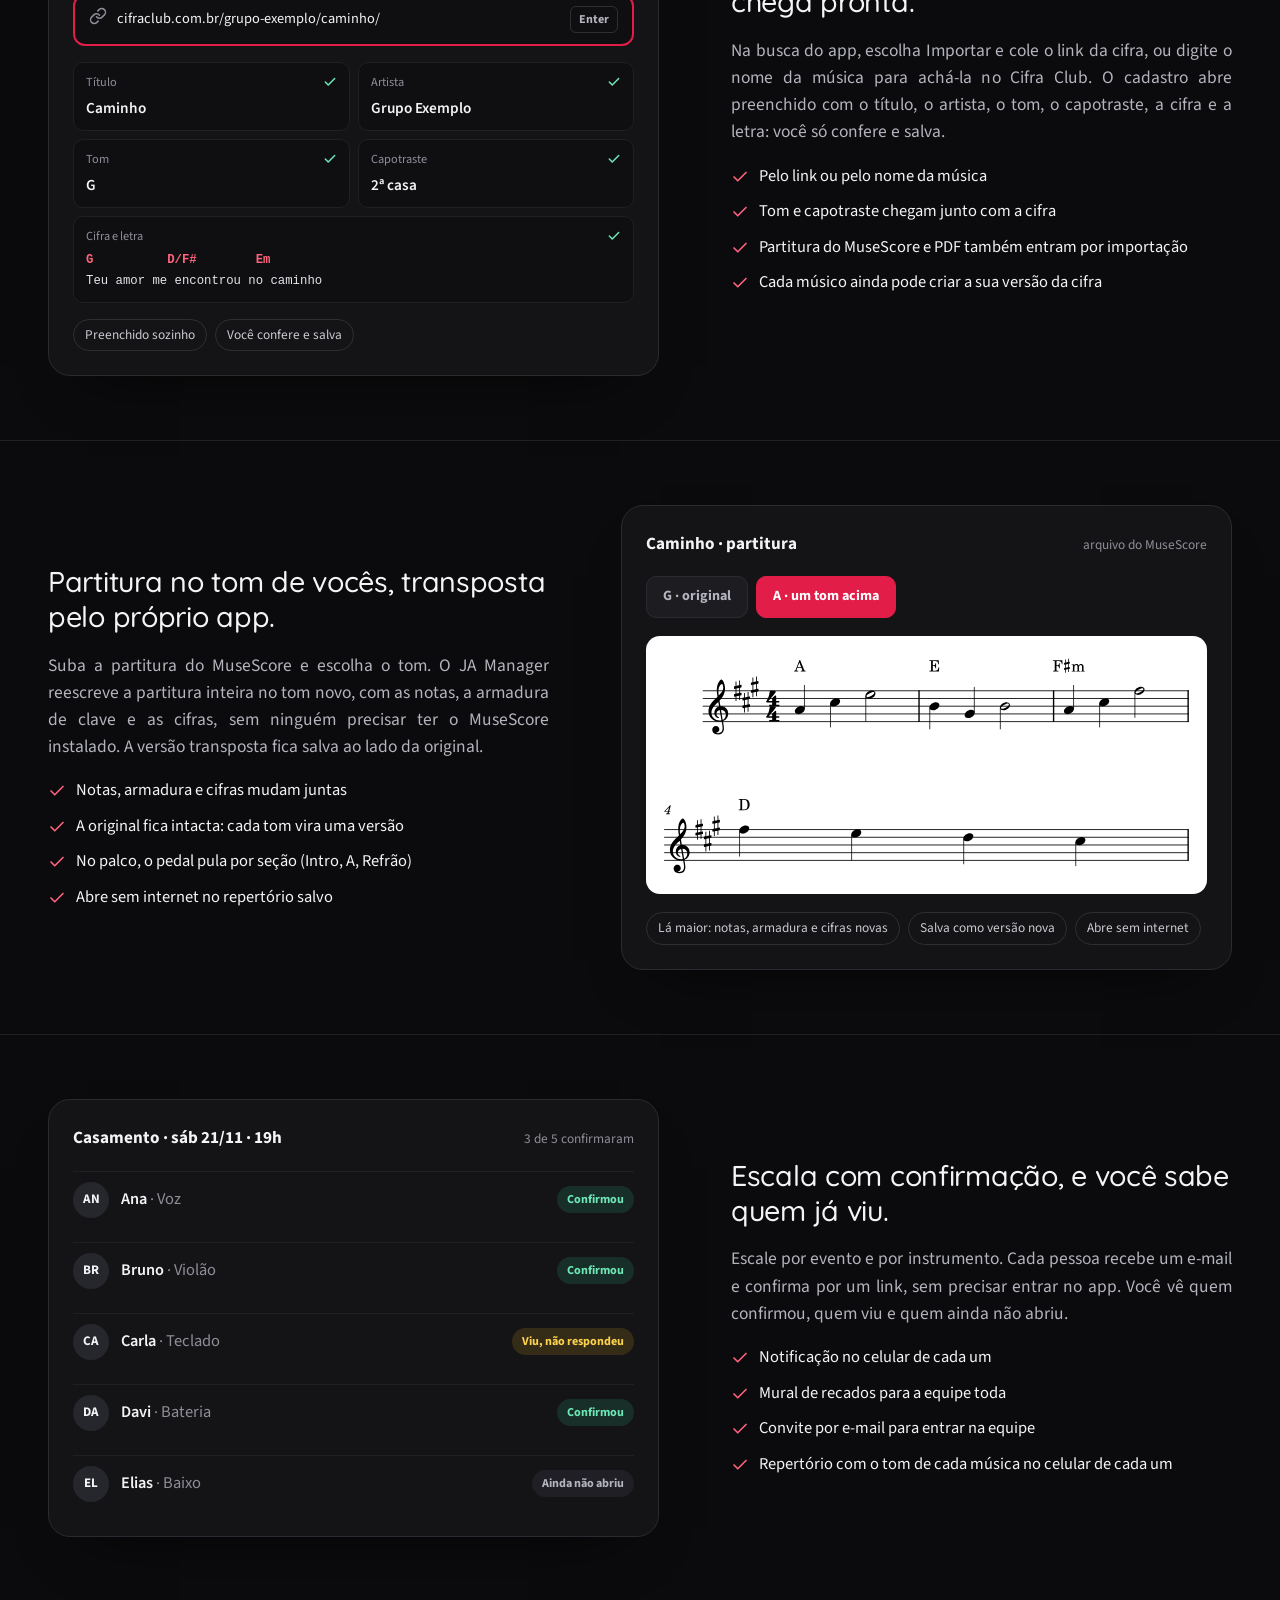
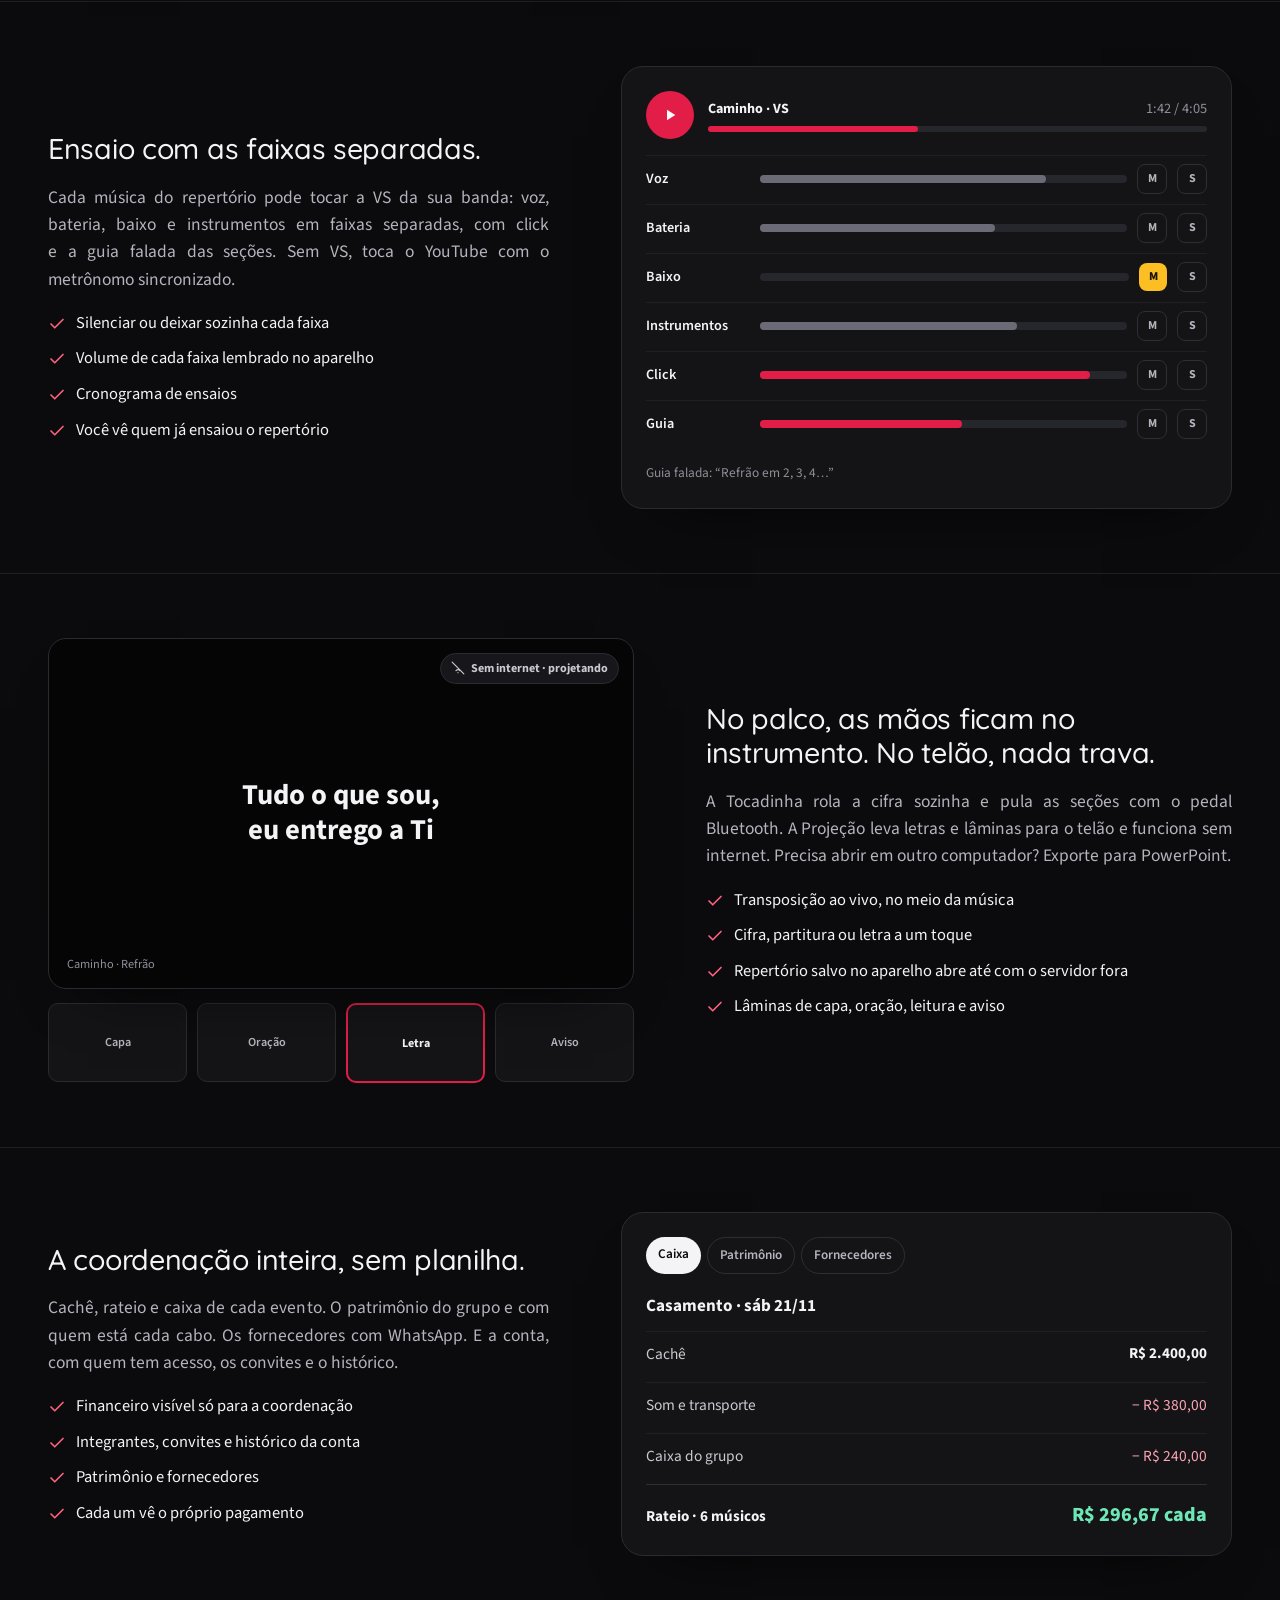
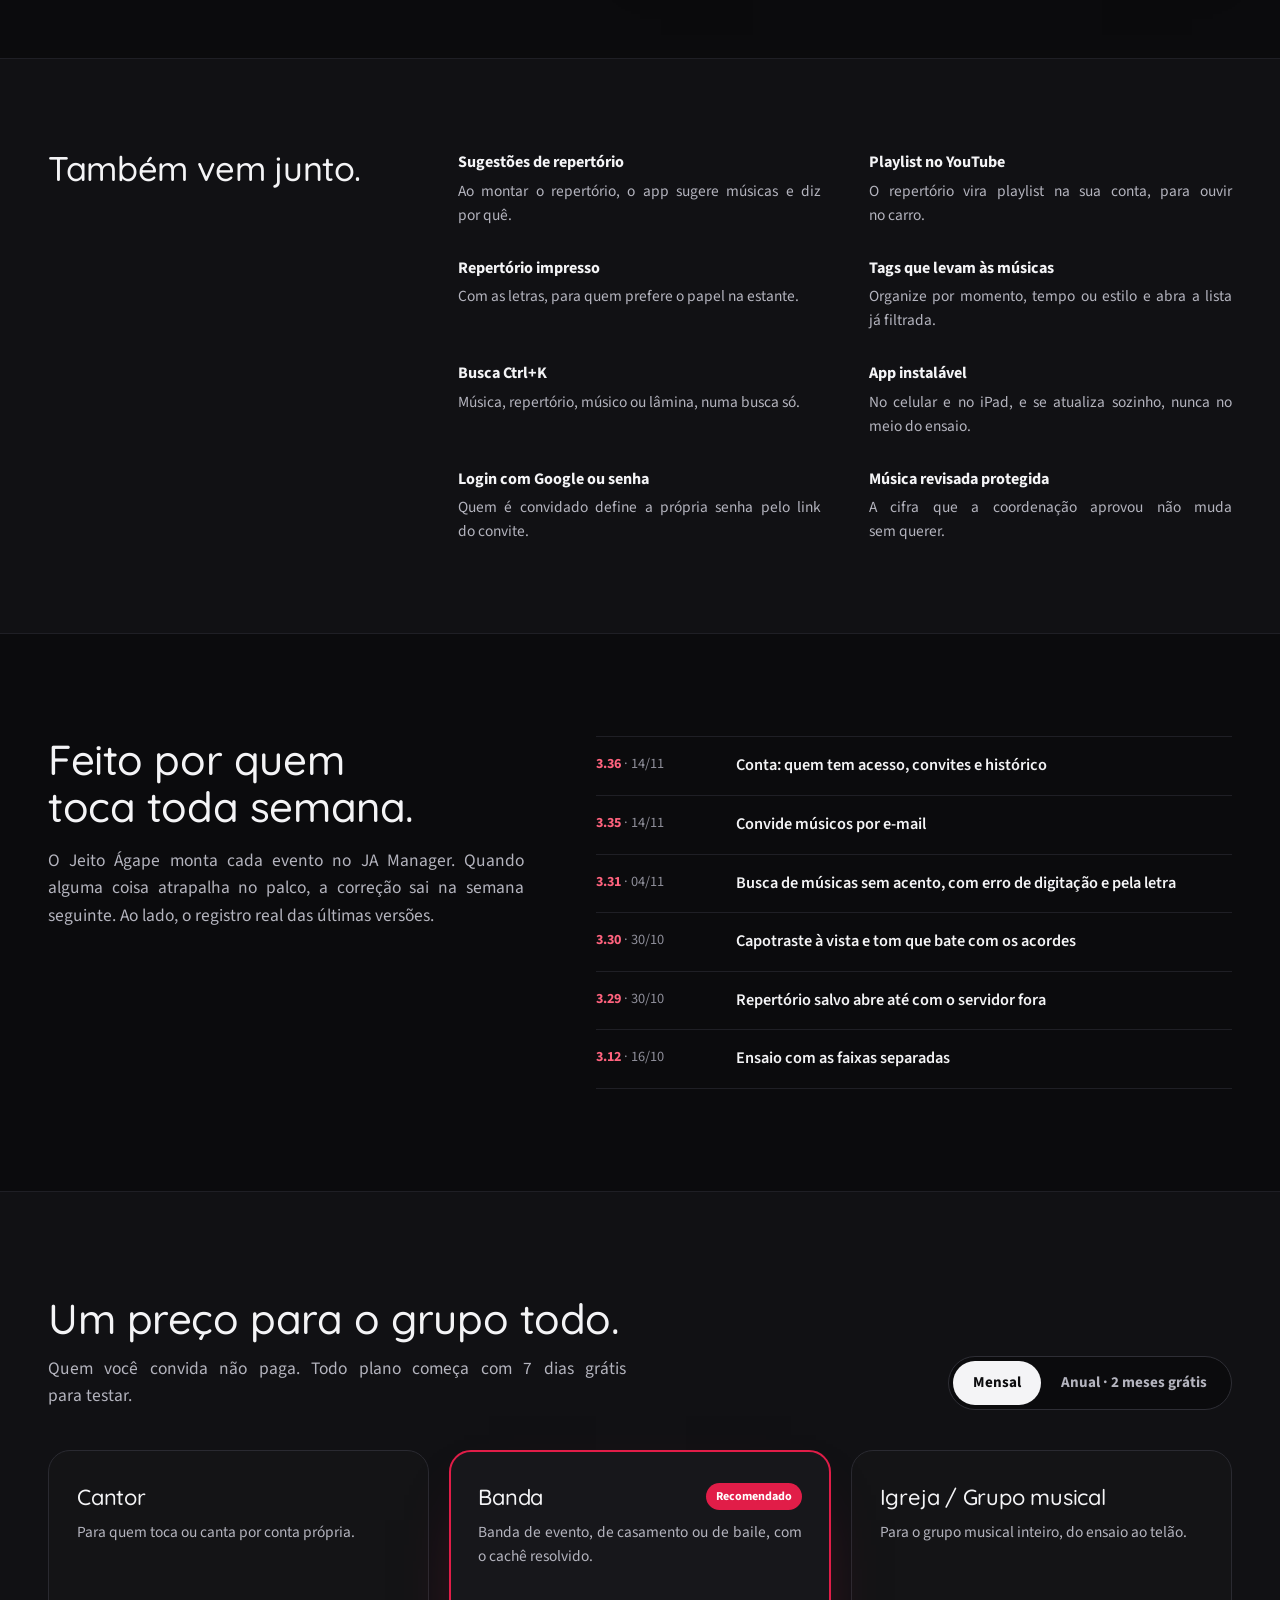
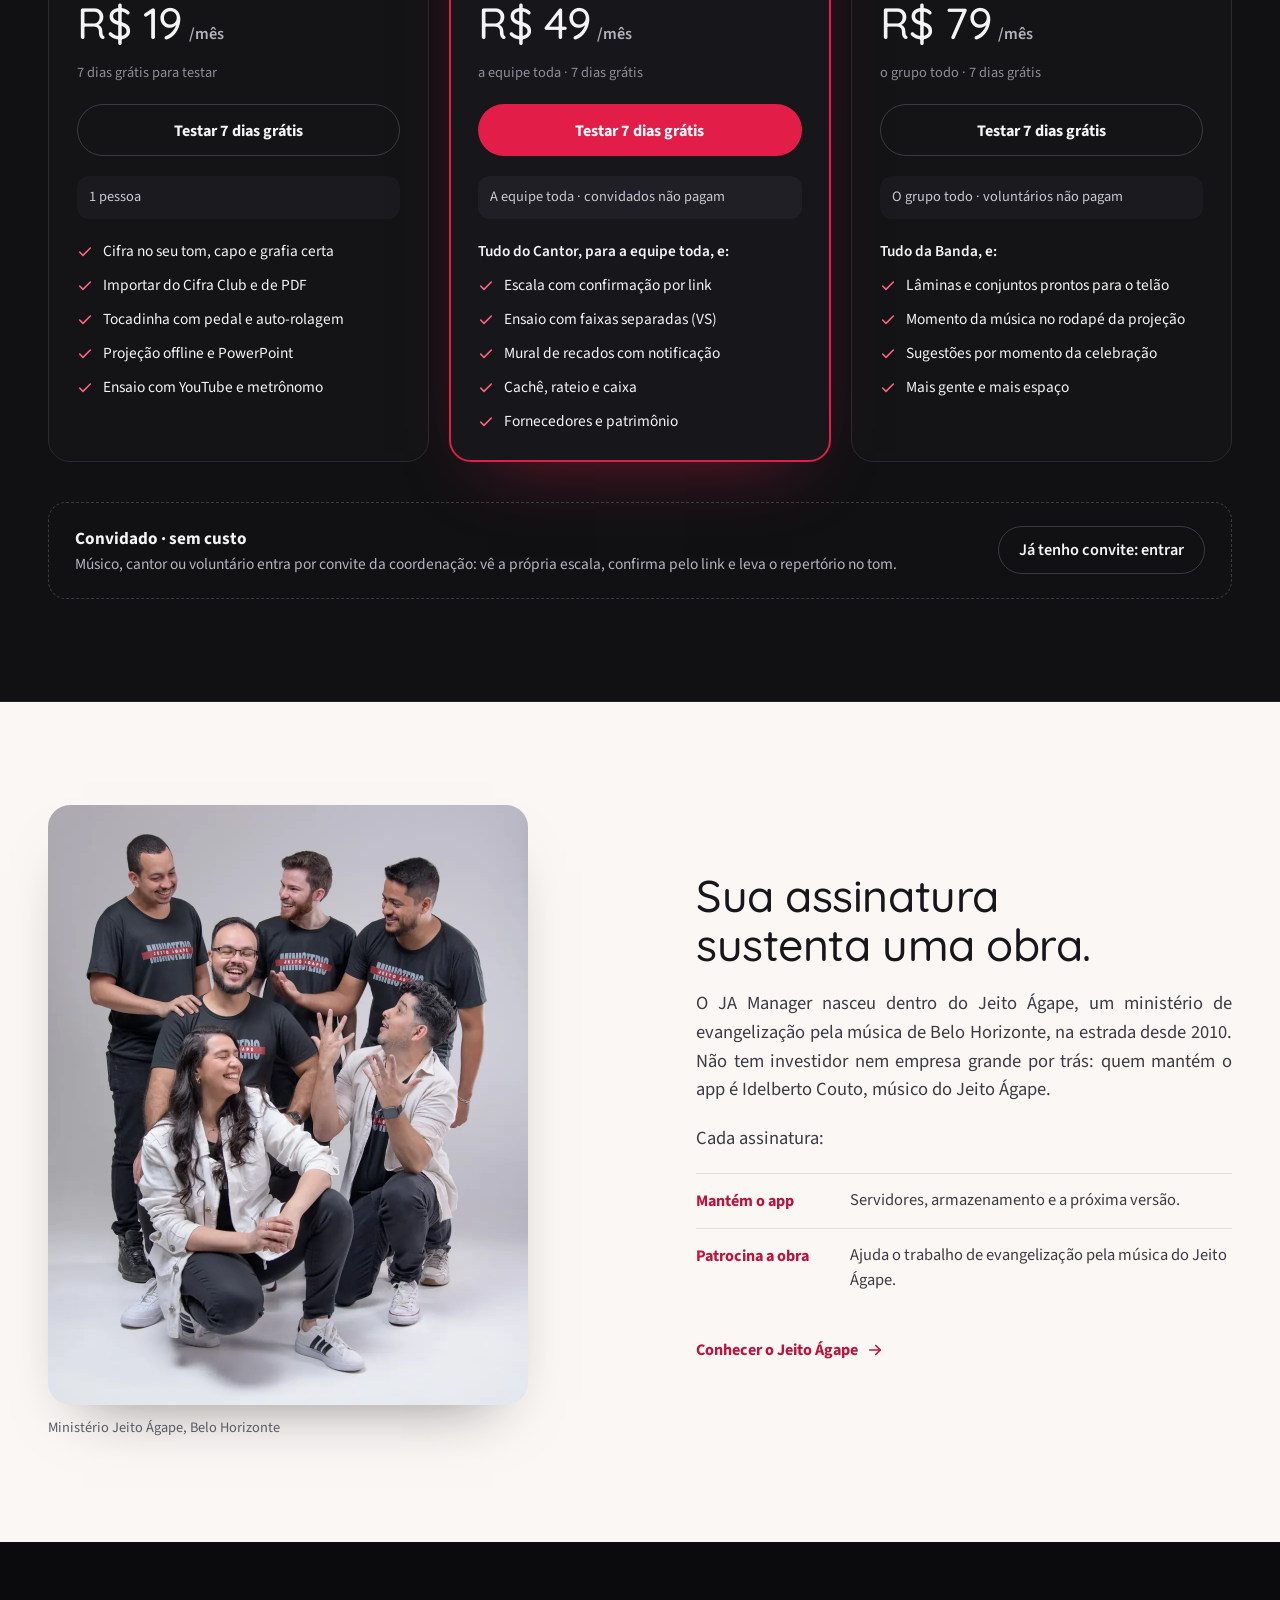
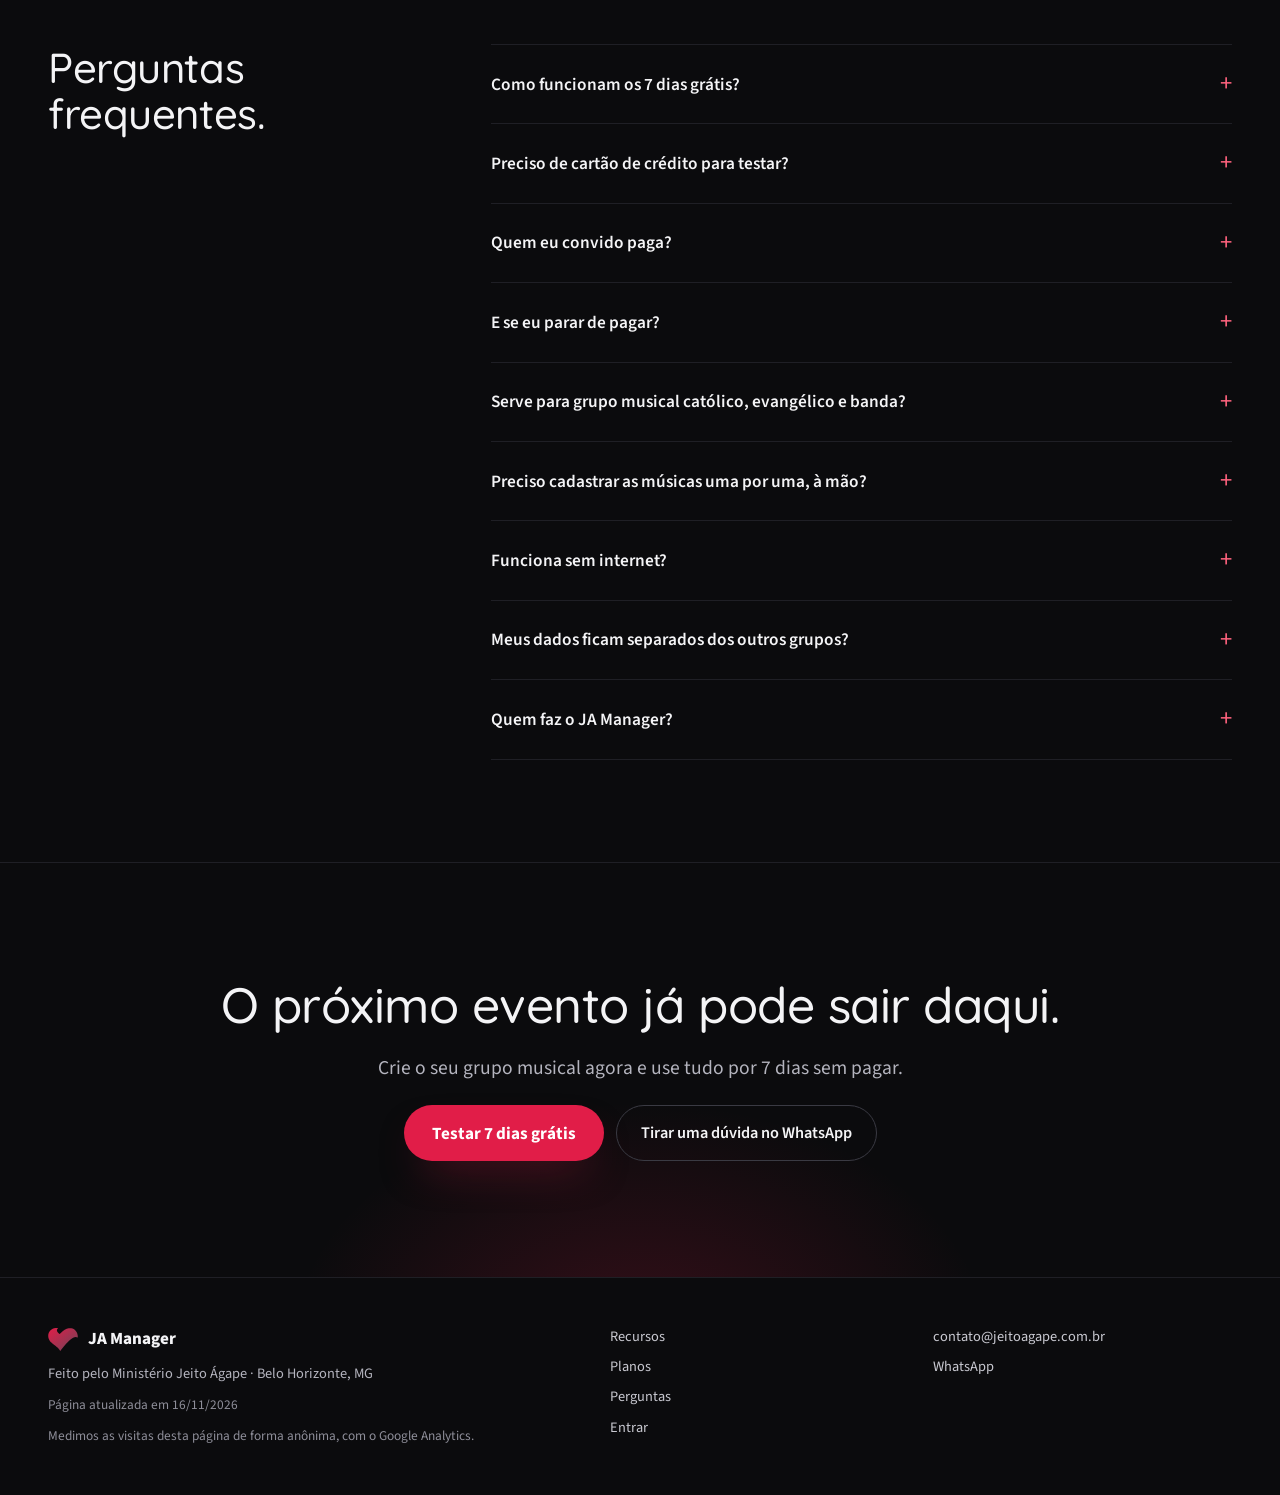
==== commit 567a6c6c: "feat(landing): cadastro com cartão atrás da chave JAM_SIGNUP Lote A3 do plano de assinaturas do Towe" ====
--- a/index.html
+++ b/index.html
@@ -205,10 +205,21 @@
   ]
 }
 </script>
+<!-- ====== VIRADA DO CADASTRO (lote A8): o JSON-LD acima não troca sozinho com JAM_SIGNUP. No commit que preenche
+     JAM_SIGNUP.url, trocar no JSON-LD (e manter igual a VARIANTES.cadastro.faq1/faq2 no script do fim):
+     1. "Como funcionam os 7 dias grátis?" → "text": "Você escolhe o plano, informa o nome do grupo e o seu e-mail e cadastra o cartão. O link para criar a senha chega no seu e-mail, e você usa tudo por 7 dias sem pagar. A 1ª cobrança é no 8º dia; se cancelar antes, nada é cobrado."
+     2. "Preciso de cartão de crédito para testar?" → "text": "Sim. O cartão fica cadastrado na página de pagamento do AbacatePay, e nada é cobrado nos 7 dias de teste. A 1ª cobrança é no 8º dia, e você cancela quando quiser. No anual você paga 10 meses e usa 12."
+     3. Nos três "offers": "availability": "https://schema.org/InStock" (sai o PreOrder) e
+        "url": "https://jam.jeitoagape.com.br/comecar/?plano=cantor&ciclo=mensal" (banda, igreja nos outros dois).
+     ====== -->
 <!-- ====== Medição: GA4 (propriedade do produto) e Microsoft Clarity. IDs vazios = nada carrega.
-       Preencher JAM_ANALYTICS.ga4 ("G-…") e .clarity quando as contas existirem (docs/RUNBOOK-MARKETING.md no LOPS). ====== -->
+       Preencher JAM_ANALYTICS.ga4 ("G-…") e .clarity quando as contas existirem (docs/RUNBOOK-MARKETING.md no LOPS).
+       Cadastro com cartão: JAM_SIGNUP.url vazia = desligado, a página fica como sempre foi (todo CTA no WhatsApp).
+       Ligar na virada (lote A8): url = rota POST /api/signups do Tower e turnstile = site key do Cloudflare,
+       com os MESMOS valores em comecar/index.html. O que mais muda na virada: CLAUDE.md, "Sign-up with card". ====== -->
   <script>
   window.JAM_ANALYTICS = { ga4: 'G-NLW4TTCM7G', clarity: '' };
+  window.JAM_SIGNUP = { url: '', turnstile: '' };
   (function(c){
     if (c.ga4) {
       var s = document.createElement('script'); s.async = true; s.src = 'https://www.googletagmanager.com/gtag/js?id=' + c.ga4; document.head.appendChild(s);
@@ -304,7 +315,7 @@
 </ol>
 <div style="margin-left: auto; display: flex; align-items: center; gap: 10px; flex: none">
 <a class="so-largo topo-link" href="https://app.jeitoagape.com.br/#/login">Entrar</a>
-<a href="https://wa.me/5531991267983?text=Ol%C3%A1%21%20Quero%20testar%20o%20JA%20Manager%20por%207%20dias.%20Cheguei%20pelo%20menu%20do%20site." target="_blank" rel="noopener" data-cta="menu" class="cta-topo" style="display: inline-flex; align-items: center; justify-content: center; min-height: 44px; padding: 0 20px; border-radius: 999px; background: #E11D48; color: #FFFFFF; font-weight: 700; font-size: 15px; text-decoration: none; white-space: nowrap; flex: none">Testar<span class="sem-estreito">&nbsp;grátis</span></a>
+<a href="https://wa.me/5531991267983?text=Ol%C3%A1%21%20Quero%20testar%20o%20JA%20Manager%20por%207%20dias.%20Cheguei%20pelo%20menu%20do%20site." target="_blank" rel="noopener" data-cta="menu" data-tpl data-t-href="[[ctaMenu]]" data-t-target="[[ctaAlvo]]" class="cta-topo" style="display: inline-flex; align-items: center; justify-content: center; min-height: 44px; padding: 0 20px; border-radius: 999px; background: #E11D48; color: #FFFFFF; font-weight: 700; font-size: 15px; text-decoration: none; white-space: nowrap; flex: none">Testar<span class="sem-estreito">&nbsp;grátis</span></a>
 <details class="menu-movel so-estreito" style="position: relative; flex: none"><summary aria-label="Abrir o menu" style="display: flex; align-items: center; justify-content: center; width: 44px; height: 44px; border-radius: 999px; border: 1px solid #2A2A31; color: #F4F4F6"><svg width="20" height="20" viewBox="0 0 24 24" fill="none" stroke="currentColor" stroke-width="2" stroke-linecap="round" aria-hidden="true"><path d="M4 7h16M4 12h16M4 17h16"/></svg></summary><div style="position: absolute; right: 0; top: calc(100% + 10px); width: min(320px, calc(100vw - 32px)); background: #141418; border: 1px solid #2A2A31; border-radius: 18px; padding: 8px; box-shadow: 0 24px 60px -20px rgba(0,0,0,0.85)"><ol style="list-style: none; margin: 0; padding: 0"><li><a class="faixa-movel" data-secao="semana" href="#semana"><span class="faixa-n">01</span>Como funciona</a></li><li><a class="faixa-movel" data-secao="recursos" href="#recursos"><span class="faixa-n">02</span>Recursos</a></li><li><a class="faixa-movel" data-secao="planos" href="#planos"><span class="faixa-n">03</span>Planos</a></li><li><a class="faixa-movel" data-secao="obra" href="#obra"><span class="faixa-n">04</span>A obra</a></li><li><a class="faixa-movel" data-secao="perguntas" href="#perguntas"><span class="faixa-n">05</span>Perguntas</a></li></ol><div style="height: 1px; background: #1F1F25; margin: 8px 6px"></div><a class="faixa-movel" href="https://app.jeitoagape.com.br/#/login">Entrar</a></div></details>
 </div>
 </nav>
@@ -326,11 +337,11 @@
 <div style="flex: 1 1 380px; max-width: 480px; min-width: 0; display: flex; flex-direction: column; gap: 24px">
 <p style="margin: 0; font-size: clamp(17px, 0.5vw + 15px, 21px); line-height: 1.55; color: #B4B4BE; max-width: 32em">Repertório com a cifra no tom de cada um, escala com confirmação, ensaio com as faixas separadas e o telão funcionando sem internet. Tudo num app só, feito por músicos para músicos.</p>
 <div style="display: flex; flex-wrap: wrap; gap: 12px; align-items: center">
-<a href="https://wa.me/5531991267983?text=Ol%C3%A1%21%20Quero%20testar%20o%20JA%20Manager%20por%207%20dias.%20Cheguei%20pelo%20come%C3%A7o%20do%20site." target="_blank" rel="noopener" data-cta="hero" style="display: inline-flex; align-items: center; gap: 10px; min-height: 54px; padding: 0 28px; border-radius: 999px; background: #E11D48; color: #FFFFFF; font-weight: 700; font-size: 17px; text-decoration: none; box-shadow: 0 20px 44px -20px rgba(225,29,72,0.55)">Testar 7 dias grátis
+<a href="https://wa.me/5531991267983?text=Ol%C3%A1%21%20Quero%20testar%20o%20JA%20Manager%20por%207%20dias.%20Cheguei%20pelo%20come%C3%A7o%20do%20site." target="_blank" rel="noopener" data-cta="hero" data-tpl data-t-href="[[ctaHero]]" data-t-target="[[ctaAlvo]]" style="display: inline-flex; align-items: center; gap: 10px; min-height: 54px; padding: 0 28px; border-radius: 999px; background: #E11D48; color: #FFFFFF; font-weight: 700; font-size: 17px; text-decoration: none; box-shadow: 0 20px 44px -20px rgba(225,29,72,0.55)">Testar 7 dias grátis
 <svg width="18" height="18" viewBox="0 0 24 24" fill="none" stroke="currentColor" stroke-width="2.2" stroke-linecap="round" stroke-linejoin="round" aria-hidden="true"><path d="M5 12h14"></path><path d="m13 6 6 6-6 6"></path></svg></a>
 <a href="#semana" style="display: inline-flex; align-items: center; min-height: 54px; padding: 0 24px; border-radius: 999px; border: 1px solid #3A3A43; color: #F4F4F6; font-weight: 600; font-size: 16px; text-decoration: none">Ver como funciona</a>
 </div>
-<p style="margin: 0; font-size: 14px; color: #8E8E99">7 dias grátis para testar · começa pelo WhatsApp · quem você convida não paga</p>
+<p style="margin: 0; font-size: 14px; color: #8E8E99" data-tpl data-t-text="[[heroNota]]">7 dias grátis para testar · começa pelo WhatsApp · quem você convida não paga</p>
 </div>
 </div>
 <div data-carrossel role="region" aria-roledescription="carrossel" aria-label="Telas do JA Manager" style="--acc: #E11D48; display: flex; flex-direction: column; gap: 18px">
@@ -741,7 +752,7 @@
 <div style="display: flex; flex-wrap: wrap; align-items: flex-end; justify-content: space-between; gap: 24px 48px">
 <div style="flex: 1 1 420px; display: flex; flex-direction: column; gap: 14px">
 <h2 id="h-planos" style="margin: 0; font-size: clamp(28px, 2.2vw + 14px, 44px); line-height: 1.1; font-weight: 700; letter-spacing: -0.015em">Um preço para o grupo todo.</h2>
-<p style="margin: 0; color: #B4B4BE; font-size: 17px; line-height: 1.6; max-width: 34em">Quem você convida não paga. Todo plano começa com 7 dias grátis para testar.</p>
+<p style="margin: 0; color: #B4B4BE; font-size: 17px; line-height: 1.6; max-width: 34em" data-tpl data-t-text="[[planosIntro]]">Quem você convida não paga. Todo plano começa com 7 dias grátis para testar.</p>
 </div>
 <div role="group" aria-label="Ciclo de cobrança" style="display: inline-flex; padding: 4px; border-radius: 999px; border: 1px solid #2E2E35; background: #0B0B0D">
 <button type="button" data-acao="escolherMensal" aria-pressed="true" style="min-height: 44px; padding: 0 20px; border: 0; border-radius: 999px; font: inherit; font-size: 15px; font-weight: 700; cursor: pointer; background: #F4F4F6; color: #0B0B0D" data-tpl data-t-aria-pressed="[[mensalPressed]]" data-t-style="min-height: 44px; padding: 0 20px; border: 0; border-radius: 999px; font: inherit; font-size: 15px; font-weight: 700; cursor: pointer; background: [[mensalBg]]; color: [[mensalFg]]">Mensal</button>
@@ -759,7 +770,7 @@
 <div style="display: flex; align-items: baseline; gap: 6px"><span class="f-titulo" style="font-size: 44px; font-weight: 800; letter-spacing: -0.02em; font-variant-numeric: tabular-nums" data-tpl data-t-text="[[cantorPreco]]">R$ 19</span><span style="color: #B4B4BE; font-weight: 600" data-tpl data-t-text="[[unidade]]">/mês</span></div>
 <span style="font-size: 14px; color: #8E8E99" data-tpl data-t-text="[[cantorNota]]">7 dias grátis para testar</span>
 </div>
-<a href="https://wa.me/5531991267983?text=Ol%C3%A1%21%20Quero%20testar%20o%20JA%20Manager%20por%207%20dias%20%28plano%20Cantor%29.%20Cheguei%20pela%20se%C3%A7%C3%A3o%20de%20planos%20do%20site." target="_blank" rel="noopener" data-cta="planos" data-plano="cantor" style="display: flex; align-items: center; justify-content: center; min-height: 50px; border-radius: 999px; border: 1px solid #3A3A43; color: #F4F4F6; font-weight: 700; text-decoration: none">Testar 7 dias grátis</a>
+<a href="https://wa.me/5531991267983?text=Ol%C3%A1%21%20Quero%20testar%20o%20JA%20Manager%20por%207%20dias%20%28plano%20Cantor%29.%20Cheguei%20pela%20se%C3%A7%C3%A3o%20de%20planos%20do%20site." target="_blank" rel="noopener" data-cta="planos" data-plano="cantor" data-tpl data-t-href="[[ctaCantor]]" data-t-target="[[ctaAlvo]]" style="display: flex; align-items: center; justify-content: center; min-height: 50px; border-radius: 999px; border: 1px solid #3A3A43; color: #F4F4F6; font-weight: 700; text-decoration: none">Testar 7 dias grátis</a>
 <p style="margin: 0; font-size: 14px; color: #C9C9D1; padding: 10px 12px; border-radius: 12px; background: #1A1A1F">1 pessoa</p>
 <ul style="list-style: none; margin: 0; padding: 0; display: flex; flex-direction: column; gap: 10px; font-size: 15px">
 <li style="display: flex; gap: 10px"><svg width="16" height="16" viewBox="0 0 24 24" fill="none" stroke="currentColor" stroke-width="2.4" stroke-linecap="round" stroke-linejoin="round" aria-hidden="true" style="flex: none; margin-top: 5px; color: #FF637E"><path d="M20 6 9 17l-5-5"></path></svg>Cifra no seu tom, capo e grafia certa</li>
@@ -779,7 +790,7 @@
 <div style="display: flex; align-items: baseline; gap: 6px"><span class="f-titulo" style="font-size: 44px; font-weight: 800; letter-spacing: -0.02em; font-variant-numeric: tabular-nums" data-tpl data-t-text="[[bandaPreco]]">R$ 49</span><span style="color: #B4B4BE; font-weight: 600" data-tpl data-t-text="[[unidade]]">/mês</span></div>
 <span style="font-size: 14px; color: #8E8E99" data-tpl data-t-text="[[bandaNota]]">a equipe toda · 7 dias grátis</span>
 </div>
-<a href="https://wa.me/5531991267983?text=Ol%C3%A1%21%20Quero%20testar%20o%20JA%20Manager%20por%207%20dias%20%28plano%20Banda%29.%20Cheguei%20pela%20se%C3%A7%C3%A3o%20de%20planos%20do%20site." target="_blank" rel="noopener" data-cta="planos" data-plano="banda" style="display: flex; align-items: center; justify-content: center; min-height: 50px; border-radius: 999px; background: #E11D48; color: #FFFFFF; font-weight: 700; text-decoration: none">Testar 7 dias grátis</a>
+<a href="https://wa.me/5531991267983?text=Ol%C3%A1%21%20Quero%20testar%20o%20JA%20Manager%20por%207%20dias%20%28plano%20Banda%29.%20Cheguei%20pela%20se%C3%A7%C3%A3o%20de%20planos%20do%20site." target="_blank" rel="noopener" data-cta="planos" data-plano="banda" data-tpl data-t-href="[[ctaBanda]]" data-t-target="[[ctaAlvo]]" style="display: flex; align-items: center; justify-content: center; min-height: 50px; border-radius: 999px; background: #E11D48; color: #FFFFFF; font-weight: 700; text-decoration: none">Testar 7 dias grátis</a>
 <p style="margin: 0; font-size: 14px; color: #C9C9D1; padding: 10px 12px; border-radius: 12px; background: #1F1F25">A equipe toda · convidados não pagam</p>
 <ul style="list-style: none; margin: 0; padding: 0; display: flex; flex-direction: column; gap: 10px; font-size: 15px">
 <li style="display: flex; gap: 10px; color: #F4F4F6; font-weight: 600">Tudo do Cantor, para a equipe toda, e:</li>
@@ -800,7 +811,7 @@
 <div style="display: flex; align-items: baseline; gap: 6px"><span class="f-titulo" style="font-size: 44px; font-weight: 800; letter-spacing: -0.02em; font-variant-numeric: tabular-nums" data-tpl data-t-text="[[igrejaPreco]]">R$ 79</span><span style="color: #B4B4BE; font-weight: 600" data-tpl data-t-text="[[unidade]]">/mês</span></div>
 <span style="font-size: 14px; color: #8E8E99" data-tpl data-t-text="[[igrejaNota]]">o grupo todo · 7 dias grátis</span>
 </div>
-<a href="https://wa.me/5531991267983?text=Ol%C3%A1%21%20Quero%20testar%20o%20JA%20Manager%20por%207%20dias%20%28plano%20Igreja%20/%20Minist%C3%A9rio%29.%20Cheguei%20pela%20se%C3%A7%C3%A3o%20de%20planos%20do%20site." target="_blank" rel="noopener" data-cta="planos" data-plano="igreja" style="display: flex; align-items: center; justify-content: center; min-height: 50px; border-radius: 999px; border: 1px solid #3A3A43; color: #F4F4F6; font-weight: 700; text-decoration: none">Testar 7 dias grátis</a>
+<a href="https://wa.me/5531991267983?text=Ol%C3%A1%21%20Quero%20testar%20o%20JA%20Manager%20por%207%20dias%20%28plano%20Igreja%20/%20Minist%C3%A9rio%29.%20Cheguei%20pela%20se%C3%A7%C3%A3o%20de%20planos%20do%20site." target="_blank" rel="noopener" data-cta="planos" data-plano="igreja" data-tpl data-t-href="[[ctaIgreja]]" data-t-target="[[ctaAlvo]]" style="display: flex; align-items: center; justify-content: center; min-height: 50px; border-radius: 999px; border: 1px solid #3A3A43; color: #F4F4F6; font-weight: 700; text-decoration: none">Testar 7 dias grátis</a>
 <p style="margin: 0; font-size: 14px; color: #C9C9D1; padding: 10px 12px; border-radius: 12px; background: #1A1A1F">O grupo todo · voluntários não pagam</p>
 <ul style="list-style: none; margin: 0; padding: 0; display: flex; flex-direction: column; gap: 10px; font-size: 15px">
 <li style="display: flex; gap: 10px; color: #F4F4F6; font-weight: 600">Tudo da Banda, e:</li>
@@ -846,8 +857,8 @@
 <div style="max-width: 1200px; margin: 0 auto; padding: clamp(72px, 8vw, 112px) clamp(20px, 4vw, 48px); display: flex; flex-wrap: wrap; gap: 40px 72px">
 <h2 id="h-faq" style="flex: 1 1 280px; margin: 0; font-size: clamp(28px, 2.2vw + 14px, 44px); line-height: 1.1; font-weight: 700; letter-spacing: -0.015em">Perguntas frequentes.</h2>
 <div style="flex: 2 1 560px; min-width: 0; display: flex; flex-direction: column">
-<details style="border-top: 1px solid #1F1F25; padding: 4px 0"><summary style="display: flex; justify-content: space-between; align-items: center; gap: 16px; padding: 16px 0; font-weight: 600; font-size: 17px">Como funcionam os 7 dias grátis?<span class="faq-sinal" aria-hidden="true" style="flex: none; font-size: 24px; font-weight: 400; color: #FF637E">+</span></summary><p style="margin: 0 0 18px; color: #B4B4BE; max-width: 60ch">Você chama a gente no WhatsApp, conta o tamanho do grupo e a gente cria o seu grupo musical. Você usa tudo por 7 dias sem pagar e, para continuar, escolhe o plano.</p></details>
-<details style="border-top: 1px solid #1F1F25; padding: 4px 0"><summary style="display: flex; justify-content: space-between; align-items: center; gap: 16px; padding: 16px 0; font-weight: 600; font-size: 17px">Preciso de cartão de crédito para testar?<span class="faq-sinal" aria-hidden="true" style="flex: none; font-size: 24px; font-weight: 400; color: #FF637E">+</span></summary><p style="margin: 0 0 18px; color: #B4B4BE; max-width: 60ch">Não. Hoje o teste começa pelo WhatsApp e não pede cartão. No anual você paga 10 meses e usa 12.</p></details>
+<details style="border-top: 1px solid #1F1F25; padding: 4px 0"><summary style="display: flex; justify-content: space-between; align-items: center; gap: 16px; padding: 16px 0; font-weight: 600; font-size: 17px">Como funcionam os 7 dias grátis?<span class="faq-sinal" aria-hidden="true" style="flex: none; font-size: 24px; font-weight: 400; color: #FF637E">+</span></summary><p style="margin: 0 0 18px; color: #B4B4BE; max-width: 60ch" data-tpl data-t-text="[[faq1]]">Você chama a gente no WhatsApp, conta o tamanho do grupo e a gente cria o seu grupo musical. Você usa tudo por 7 dias sem pagar e, para continuar, escolhe o plano.</p></details>
+<details style="border-top: 1px solid #1F1F25; padding: 4px 0"><summary style="display: flex; justify-content: space-between; align-items: center; gap: 16px; padding: 16px 0; font-weight: 600; font-size: 17px">Preciso de cartão de crédito para testar?<span class="faq-sinal" aria-hidden="true" style="flex: none; font-size: 24px; font-weight: 400; color: #FF637E">+</span></summary><p style="margin: 0 0 18px; color: #B4B4BE; max-width: 60ch" data-tpl data-t-text="[[faq2]]">Não. Hoje o teste começa pelo WhatsApp e não pede cartão. No anual você paga 10 meses e usa 12.</p></details>
 <details style="border-top: 1px solid #1F1F25; padding: 4px 0"><summary style="display: flex; justify-content: space-between; align-items: center; gap: 16px; padding: 16px 0; font-weight: 600; font-size: 17px">Quem eu convido paga?<span class="faq-sinal" aria-hidden="true" style="flex: none; font-size: 24px; font-weight: 400; color: #FF637E">+</span></summary><p style="margin: 0 0 18px; color: #B4B4BE; max-width: 60ch">Não. Nos planos Banda e Igreja / Grupo musical, o preço é do grupo: convidar a equipe não muda a conta, até o limite de pessoas do plano.</p></details>
 <details style="border-top: 1px solid #1F1F25; padding: 4px 0"><summary style="display: flex; justify-content: space-between; align-items: center; gap: 16px; padding: 16px 0; font-weight: 600; font-size: 17px">E se eu parar de pagar?<span class="faq-sinal" aria-hidden="true" style="flex: none; font-size: 24px; font-weight: 400; color: #FF637E">+</span></summary><p style="margin: 0 0 18px; color: #B4B4BE; max-width: 60ch">Nada é apagado. A gente conversa com você e, se a assinatura não voltar, a conta fica só para leitura: o repertório continua abrindo, e tudo volta quando você retomar.</p></details>
 <details style="border-top: 1px solid #1F1F25; padding: 4px 0"><summary style="display: flex; justify-content: space-between; align-items: center; gap: 16px; padding: 16px 0; font-weight: 600; font-size: 17px">Serve para grupo musical católico, evangélico e banda?<span class="faq-sinal" aria-hidden="true" style="flex: none; font-size: 24px; font-weight: 400; color: #FF637E">+</span></summary><p style="margin: 0 0 18px; color: #B4B4BE; max-width: 60ch">Sim. O app organiza repertório, escala, ensaio e telão de qualquer grupo que toca junto, na igreja ou em eventos.</p></details>
@@ -865,7 +876,7 @@
 <h2 id="h-final" style="margin: 0; font-size: clamp(32px, 2.8vw + 14px, 54px); line-height: 1.06; font-weight: 800; letter-spacing: -0.02em; text-wrap: balance">O próximo evento já pode sair daqui.</h2>
 <p style="margin: 0; font-size: 19px; color: #B4B4BE; max-width: 32em">Crie o seu grupo musical agora e use tudo por 7 dias sem pagar.</p>
 <div style="display: flex; flex-wrap: wrap; justify-content: center; gap: 12px">
-<a href="https://wa.me/5531991267983?text=Ol%C3%A1%21%20Quero%20testar%20o%20JA%20Manager%20por%207%20dias.%20Cheguei%20pelo%20final%20do%20site." target="_blank" rel="noopener" data-cta="comecar" style="display: inline-flex; align-items: center; min-height: 54px; padding: 0 28px; border-radius: 999px; background: #E11D48; color: #FFFFFF; font-weight: 700; font-size: 17px; text-decoration: none; box-shadow: 0 20px 44px -20px rgba(225,29,72,0.55)">Testar 7 dias grátis</a>
+<a href="https://wa.me/5531991267983?text=Ol%C3%A1%21%20Quero%20testar%20o%20JA%20Manager%20por%207%20dias.%20Cheguei%20pelo%20final%20do%20site." target="_blank" rel="noopener" data-cta="comecar" data-tpl data-t-href="[[ctaFinal]]" data-t-target="[[ctaAlvo]]" style="display: inline-flex; align-items: center; min-height: 54px; padding: 0 28px; border-radius: 999px; background: #E11D48; color: #FFFFFF; font-weight: 700; font-size: 17px; text-decoration: none; box-shadow: 0 20px 44px -20px rgba(225,29,72,0.55)">Testar 7 dias grátis</a>
 <a href="https://wa.me/5531991267983?text=Ol%C3%A1%21%20Quero%20conhecer%20o%20JA%20Manager.%20Cheguei%20pelo%20final%20do%20site." target="_blank" rel="noopener" data-cta="comecar" style="display: inline-flex; align-items: center; gap: 8px; min-height: 54px; padding: 0 24px; border-radius: 999px; border: 1px solid #3A3A43; color: #F4F4F6; font-weight: 600; font-size: 16px; text-decoration: none">Tirar uma dúvida no WhatsApp</a>
 </div>
 </div>
@@ -886,6 +897,8 @@
 <a href="#planos" style="color: #C9C9D1; text-decoration: none">Planos</a>
 <a href="#perguntas" style="color: #C9C9D1; text-decoration: none">Perguntas</a>
 <a href="https://app.jeitoagape.com.br/#/login" style="color: #C9C9D1; text-decoration: none">Entrar</a>
+<a href="termos/" data-so-cadastro hidden style="color: #C9C9D1; text-decoration: none">Termos de uso</a>
+<a href="privacidade/" data-so-cadastro hidden style="color: #C9C9D1; text-decoration: none">Privacidade</a>
 </nav>
 <nav aria-label="Contato" style="flex: 1 1 200px; display: flex; flex-direction: column; gap: 8px">
 <a href="mailto:contato@jeitoagape.com.br" style="color: #C9C9D1; text-decoration: none">contato@jeitoagape.com.br</a>
@@ -901,13 +914,20 @@
   var S = {};
   var $$ = function (s, c) { return Array.prototype.slice.call((c || document).querySelectorAll(s)); };
 
-  /* medição: clique no WhatsApp -> GA4 whatsapp_click (cta_location, plano) + dataLayer */
-  $$('a[href^="https://wa.me/"]').forEach(function (a) {
-    a.addEventListener('click', function () {
-      var p = { cta_location: a.getAttribute('data-cta') || 'outro', plano: a.getAttribute('data-plano') || '(sem plano)', link_url: a.href, transport_type: 'beacon' };
-      if (typeof window.gtag === 'function') window.gtag('event', 'whatsapp_click', p);
+  /* medição: clique no WhatsApp -> GA4 whatsapp_click; clique que leva ao cadastro (comecar/) -> signup_click.
+     Os dois com cta_location e plano. O destino é lido na hora do clique, porque a chave JAM_SIGNUP troca os links. */
+  document.addEventListener('click', function (e) {
+    var a = e.target.closest && e.target.closest('a[href]');
+    if (!a) return;
+    var href = a.getAttribute('href');
+    var p = { cta_location: a.getAttribute('data-cta') || 'outro', plano: a.getAttribute('data-plano') || '(sem plano)' };
+    if (href.indexOf('https://wa.me/') === 0) {
+      if (typeof window.gtag === 'function') window.gtag('event', 'whatsapp_click', { cta_location: p.cta_location, plano: p.plano, link_url: a.href, transport_type: 'beacon' });
       (window.dataLayer = window.dataLayer || []).push({ event: 'whatsapp_click', cta_location: p.cta_location, plano: p.plano });
-    });
+    } else if (href.indexOf('comecar/') === 0) {
+      if (typeof window.gtag === 'function') window.gtag('event', 'signup_click', { cta_location: p.cta_location, plano: p.plano, transport_type: 'beacon' });
+      (window.dataLayer = window.dataLayer || []).push({ event: 'signup_click', cta_location: p.cta_location, plano: p.plano });
+    }
   });
 
   /* funil: viu os planos (uma vez por visita) */
@@ -923,15 +943,18 @@
     olhou.observe(planos);
   }
 
-  /* trocas da página: planos mensal/anual, partitura Sol/Lá, importar por link/nome */
-  var BASE = {"anualBg": "transparent", "anualFg": "#B4B4BE", "anualPressed": "false", "bandaNota": "a equipe toda · 7 dias grátis", "bandaPreco": "R$ 49", "cantorNota": "7 dias grátis para testar", "cantorPreco": "R$ 19", "igrejaNota": "o grupo todo · 7 dias grátis", "igrejaPreco": "R$ 79", "importarLinkAtivo": true, "importarLinkBorda": "#E11D48", "importarLinkCor": "#FFFFFF", "importarLinkFundo": "#E11D48", "importarLinkPressed": "true", "importarNomeAtivo": false, "importarNomeBorda": "#2A2A31", "importarNomeCor": "#B4B4BE", "importarNomeFundo": "#1C1C21", "importarNomePressed": "false", "importarTexto": "cifraclub.com.br/grupo-exemplo/caminho/", "mensalBg": "#F4F4F6", "mensalFg": "#0B0B0D", "mensalPressed": "true", "partituraABorda": "#E11D48", "partituraACor": "#FFFFFF", "partituraAFundo": "#E11D48", "partituraAPressed": "true", "partituraAlt": "O mesmo trecho transposto pelo app para Lá maior: armadura com três sustenidos e cifras A, E, F#m e D", "partituraGBorda": "#2A2A31", "partituraGCor": "#B4B4BE", "partituraGFundo": "#1C1C21", "partituraGPressed": "false", "partituraNota": "Lá maior: notas, armadura e cifras novas", "partituraSrc": "assets/img/partitura/trecho-la.svg", "unidade": "/mês"};
-  var VARIANTES = {"anual": {"mensalPressed": "false", "anualPressed": "true", "mensalBg": "transparent", "mensalFg": "#B4B4BE", "anualBg": "#F4F4F6", "anualFg": "#0B0B0D", "unidade": "/ano", "cantorPreco": "R$ 190", "bandaPreco": "R$ 490", "igrejaPreco": "R$ 790", "cantorNota": "equivale a R$ 15,83 por mês", "bandaNota": "equivale a R$ 40,83 por mês · a equipe toda", "igrejaNota": "equivale a R$ 65,83 por mês · o grupo todo"}, "partituraG": {"partituraGPressed": "true", "partituraAPressed": "false", "partituraGFundo": "#E11D48", "partituraGBorda": "#E11D48", "partituraGCor": "#FFFFFF", "partituraAFundo": "#1C1C21", "partituraABorda": "#2A2A31", "partituraACor": "#B4B4BE", "partituraSrc": "assets/img/partitura/trecho-sol.svg", "partituraAlt": "Trecho de partitura em Sol maior, com as cifras G, D, Em e C", "partituraNota": "Sol maior, um sustenido"}, "importarNome": {"importarLinkAtivo": false, "importarNomeAtivo": true, "importarLinkPressed": "false", "importarNomePressed": "true", "importarLinkFundo": "#1C1C21", "importarLinkBorda": "#2A2A31", "importarLinkCor": "#B4B4BE", "importarNomeFundo": "#E11D48", "importarNomeBorda": "#E11D48", "importarNomeCor": "#FFFFFF", "importarTexto": "caminho"}};
-  var estado = { anual: false, partitura: 'a', importar: 'link' };
+  /* trocas da página: planos mensal/anual, partitura Sol/Lá, importar por link/nome e a chave do cadastro.
+     cadastro: com JAM_SIGNUP.url preenchida, os CTAs de teste vão para comecar/ (os de plano seguem o seletor
+     mensal/anual) e os textos do teste passam para o modelo do cartão. Sem a url, BASE = a página de sempre. */
+  var BASE = {"anualBg": "transparent", "anualFg": "#B4B4BE", "anualPressed": "false", "bandaNota": "a equipe toda · 7 dias grátis", "bandaPreco": "R$ 49", "cantorNota": "7 dias grátis para testar", "cantorPreco": "R$ 19", "ctaAlvo": "_blank", "ctaBanda": "https://wa.me/5531991267983?text=Ol%C3%A1%21%20Quero%20testar%20o%20JA%20Manager%20por%207%20dias%20%28plano%20Banda%29.%20Cheguei%20pela%20se%C3%A7%C3%A3o%20de%20planos%20do%20site.", "ctaCantor": "https://wa.me/5531991267983?text=Ol%C3%A1%21%20Quero%20testar%20o%20JA%20Manager%20por%207%20dias%20%28plano%20Cantor%29.%20Cheguei%20pela%20se%C3%A7%C3%A3o%20de%20planos%20do%20site.", "ctaFinal": "https://wa.me/5531991267983?text=Ol%C3%A1%21%20Quero%20testar%20o%20JA%20Manager%20por%207%20dias.%20Cheguei%20pelo%20final%20do%20site.", "ctaHero": "https://wa.me/5531991267983?text=Ol%C3%A1%21%20Quero%20testar%20o%20JA%20Manager%20por%207%20dias.%20Cheguei%20pelo%20come%C3%A7o%20do%20site.", "ctaIgreja": "https://wa.me/5531991267983?text=Ol%C3%A1%21%20Quero%20testar%20o%20JA%20Manager%20por%207%20dias%20%28plano%20Igreja%20/%20Minist%C3%A9rio%29.%20Cheguei%20pela%20se%C3%A7%C3%A3o%20de%20planos%20do%20site.", "ctaMenu": "https://wa.me/5531991267983?text=Ol%C3%A1%21%20Quero%20testar%20o%20JA%20Manager%20por%207%20dias.%20Cheguei%20pelo%20menu%20do%20site.", "faq1": "Você chama a gente no WhatsApp, conta o tamanho do grupo e a gente cria o seu grupo musical. Você usa tudo por 7 dias sem pagar e, para continuar, escolhe o plano.", "faq2": "Não. Hoje o teste começa pelo WhatsApp e não pede cartão. No anual você paga 10 meses e usa 12.", "heroNota": "7 dias grátis para testar · começa pelo WhatsApp · quem você convida não paga", "igrejaNota": "o grupo todo · 7 dias grátis", "igrejaPreco": "R$ 79", "importarLinkAtivo": true, "importarLinkBorda": "#E11D48", "importarLinkCor": "#FFFFFF", "importarLinkFundo": "#E11D48", "importarLinkPressed": "true", "importarNomeAtivo": false, "importarNomeBorda": "#2A2A31", "importarNomeCor": "#B4B4BE", "importarNomeFundo": "#1C1C21", "importarNomePressed": "false", "importarTexto": "cifraclub.com.br/grupo-exemplo/caminho/", "mensalBg": "#F4F4F6", "mensalFg": "#0B0B0D", "mensalPressed": "true", "partituraABorda": "#E11D48", "partituraACor": "#FFFFFF", "partituraAFundo": "#E11D48", "partituraAPressed": "true", "partituraAlt": "O mesmo trecho transposto pelo app para Lá maior: armadura com três sustenidos e cifras A, E, F#m e D", "partituraGBorda": "#2A2A31", "partituraGCor": "#B4B4BE", "partituraGFundo": "#1C1C21", "partituraGPressed": "false", "partituraNota": "Lá maior: notas, armadura e cifras novas", "partituraSrc": "assets/img/partitura/trecho-la.svg", "planosIntro": "Quem você convida não paga. Todo plano começa com 7 dias grátis para testar.", "unidade": "/mês"};
+  var VARIANTES = {"anual": {"mensalPressed": "false", "anualPressed": "true", "mensalBg": "transparent", "mensalFg": "#B4B4BE", "anualBg": "#F4F4F6", "anualFg": "#0B0B0D", "unidade": "/ano", "cantorPreco": "R$ 190", "bandaPreco": "R$ 490", "igrejaPreco": "R$ 790", "cantorNota": "equivale a R$ 15,83 por mês", "bandaNota": "equivale a R$ 40,83 por mês · a equipe toda", "igrejaNota": "equivale a R$ 65,83 por mês · o grupo todo"}, "partituraG": {"partituraGPressed": "true", "partituraAPressed": "false", "partituraGFundo": "#E11D48", "partituraGBorda": "#E11D48", "partituraGCor": "#FFFFFF", "partituraAFundo": "#1C1C21", "partituraABorda": "#2A2A31", "partituraACor": "#B4B4BE", "partituraSrc": "assets/img/partitura/trecho-sol.svg", "partituraAlt": "Trecho de partitura em Sol maior, com as cifras G, D, Em e C", "partituraNota": "Sol maior, um sustenido"}, "importarNome": {"importarLinkAtivo": false, "importarNomeAtivo": true, "importarLinkPressed": "false", "importarNomePressed": "true", "importarLinkFundo": "#1C1C21", "importarLinkBorda": "#2A2A31", "importarLinkCor": "#B4B4BE", "importarNomeFundo": "#E11D48", "importarNomeBorda": "#E11D48", "importarNomeCor": "#FFFFFF", "importarTexto": "caminho"}, "cadastro": {"ctaAlvo": "", "ctaMenu": "comecar/", "ctaHero": "comecar/", "ctaFinal": "comecar/", "ctaCantor": "comecar/?plano=cantor&ciclo=mensal", "ctaBanda": "comecar/?plano=banda&ciclo=mensal", "ctaIgreja": "comecar/?plano=igreja&ciclo=mensal", "heroNota": "7 dias grátis com cartão · 1ª cobrança no 8º dia · cancele quando quiser", "planosIntro": "Quem você convida não paga. Todo plano começa com 7 dias grátis: você cadastra o cartão e a 1ª cobrança só acontece no 8º dia. Cancele quando quiser.", "faq1": "Você escolhe o plano, informa o nome do grupo e o seu e-mail e cadastra o cartão. O link para criar a senha chega no seu e-mail, e você usa tudo por 7 dias sem pagar. A 1ª cobrança é no 8º dia; se cancelar antes, nada é cobrado.", "faq2": "Sim. O cartão fica cadastrado na página de pagamento do AbacatePay, e nada é cobrado nos 7 dias de teste. A 1ª cobrança é no 8º dia, e você cancela quando quiser. No anual você paga 10 meses e usa 12."}, "cadastroAnual": {"ctaCantor": "comecar/?plano=cantor&ciclo=anual", "ctaBanda": "comecar/?plano=banda&ciclo=anual", "ctaIgreja": "comecar/?plano=igreja&ciclo=anual"}};
+  var estado = { anual: false, partitura: 'a', importar: 'link', cadastro: !!(window.JAM_SIGNUP && window.JAM_SIGNUP.url) };
   function valores() {
     var v = Object.assign({}, BASE);
     if (estado.anual) Object.assign(v, VARIANTES.anual);
     if (estado.partitura === 'g') Object.assign(v, VARIANTES.partituraG);
     if (estado.importar === 'nome') Object.assign(v, VARIANTES.importarNome);
+    if (estado.cadastro) { Object.assign(v, VARIANTES.cadastro); if (estado.anual) Object.assign(v, VARIANTES.cadastroAnual); }
     return v;
   }
   function aplicar() {
@@ -941,10 +964,11 @@
         if (a.name.indexOf('data-t-') !== 0) return;
         var alvo = a.name.slice(7);
         var t = a.value.replace(/\[\[(\w+)\]\]/g, function (_, k) { return v[k] == null ? '' : String(v[k]); });
-        if (alvo === 'text') el.textContent = t; else el.setAttribute(alvo, t);
+        if (alvo === 'text') el.textContent = t; else if (t === '') el.removeAttribute(alvo); else el.setAttribute(alvo, t);
       });
     });
     $$('[data-importar-modo]').forEach(function (el) { el.hidden = el.getAttribute('data-importar-modo') !== estado.importar; });
+    $$('[data-so-cadastro]').forEach(function (el) { el.hidden = !estado.cadastro; });
   }
   var ACOES = {
     escolherMensal: function () { estado.anual = false; },
@@ -960,6 +984,7 @@
     var f = ACOES[b.getAttribute('data-acao')];
     if (f) { f(); aplicar(); if (b.getAttribute('data-acao') === 'escolherAnual') medir('ver_preco_anual'); }
   });
+  if (estado.cadastro) aplicar();
 
   /* menu (seção atual, linha de progresso, menu do celular) e carrossel da abertura */
     const ids = ['semana', 'recursos', 'planos', 'obra', 'perguntas'];
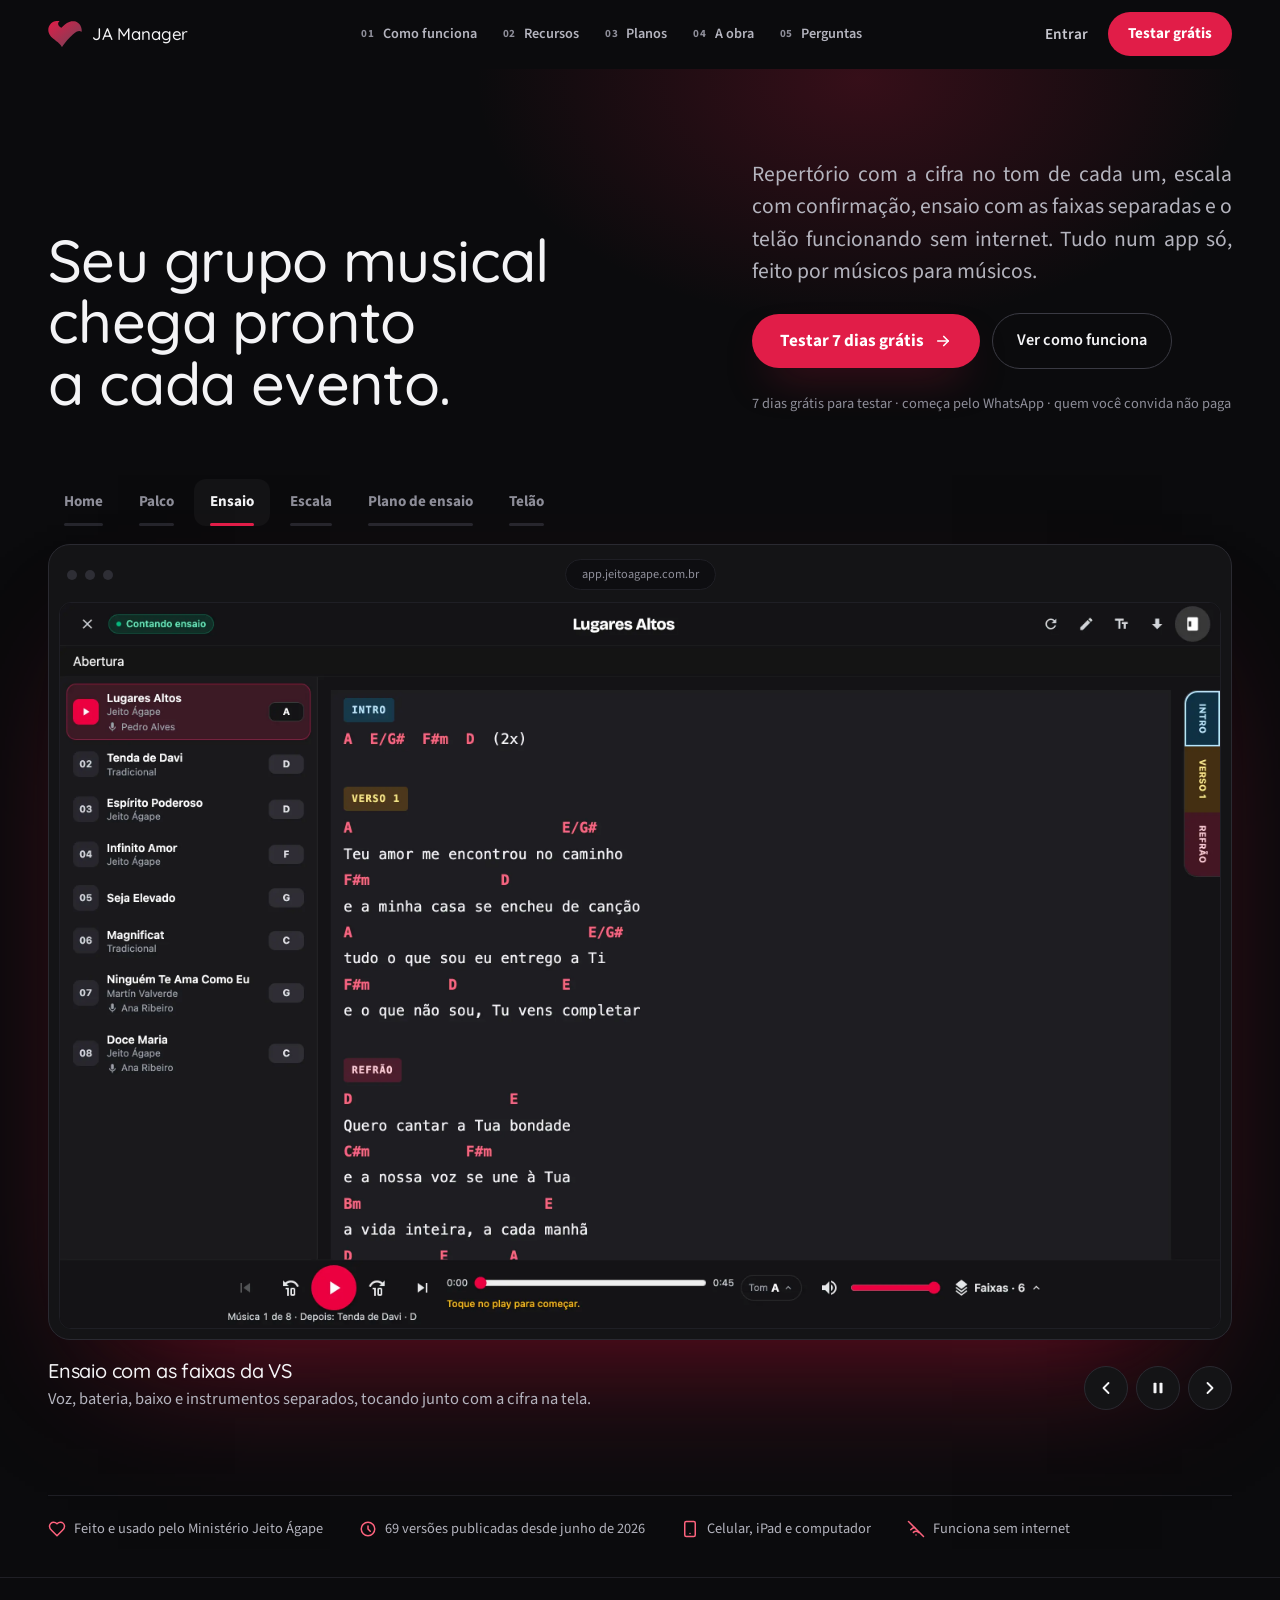
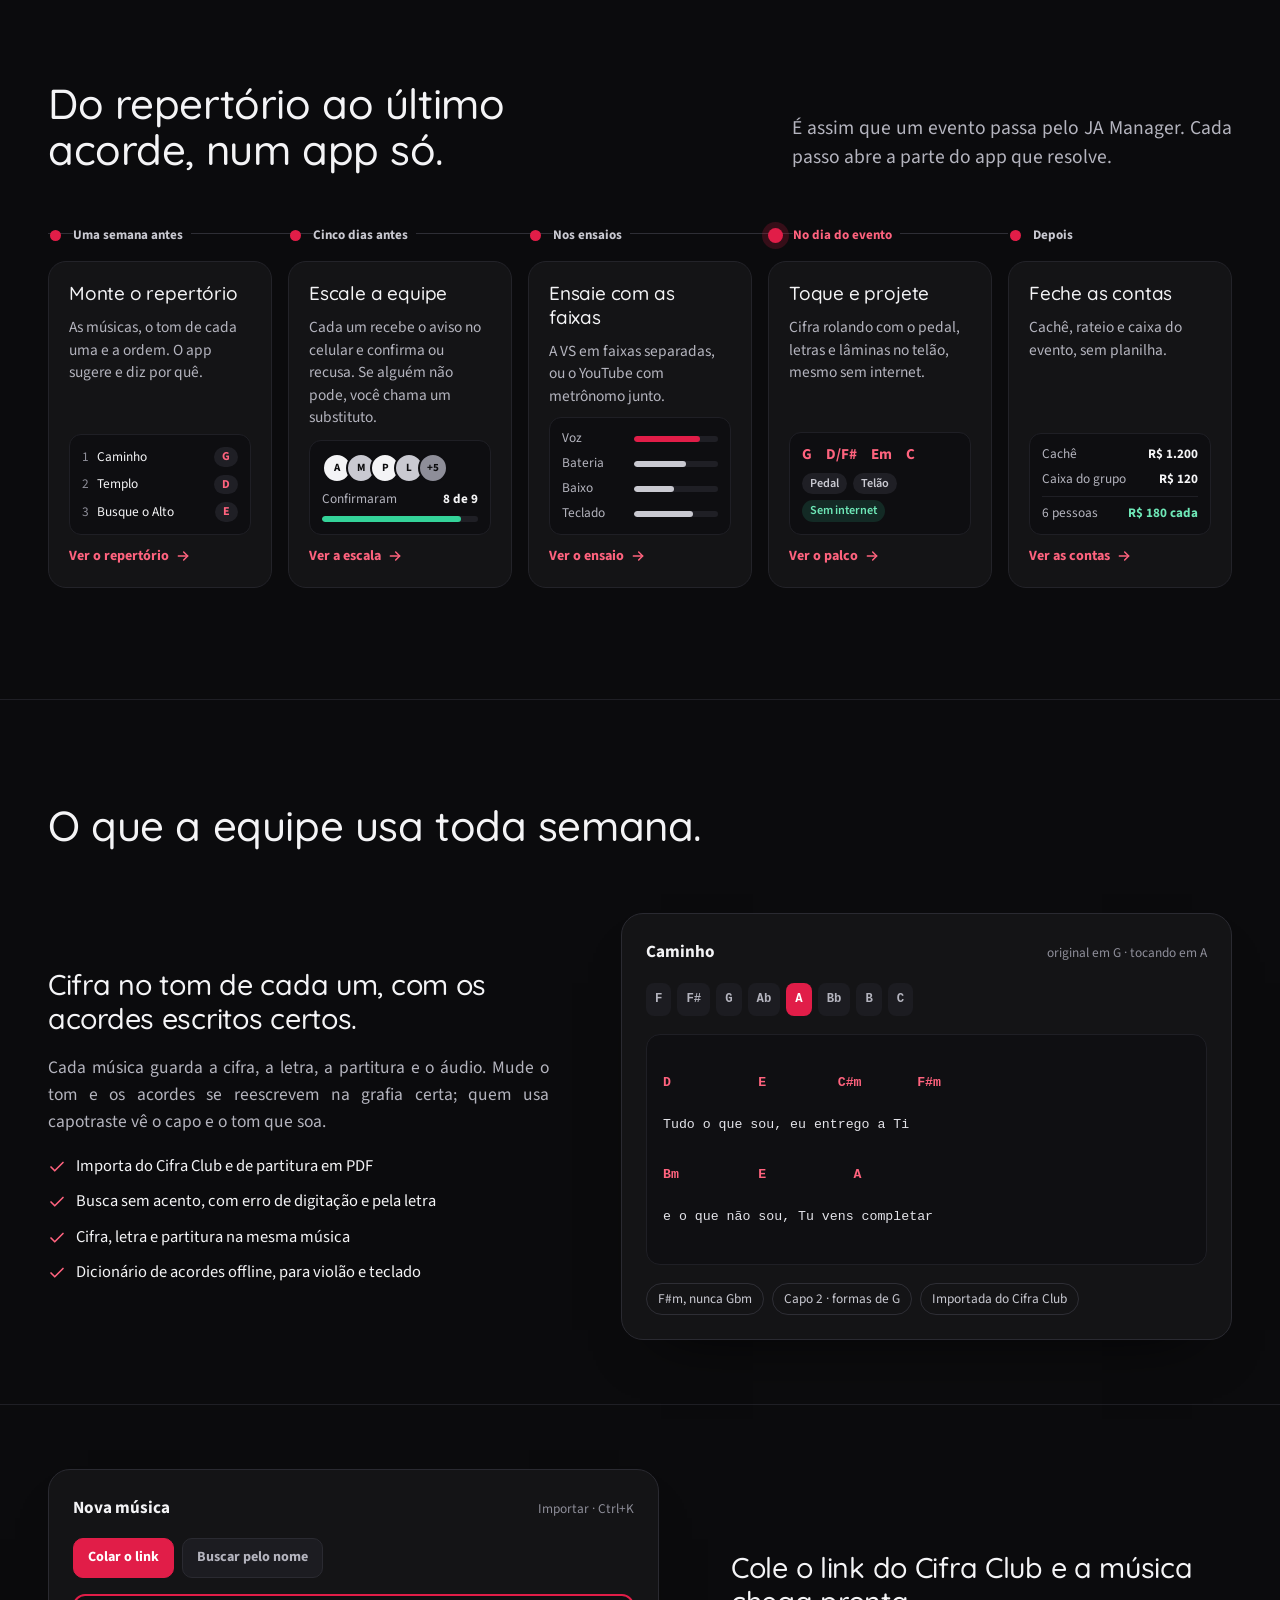
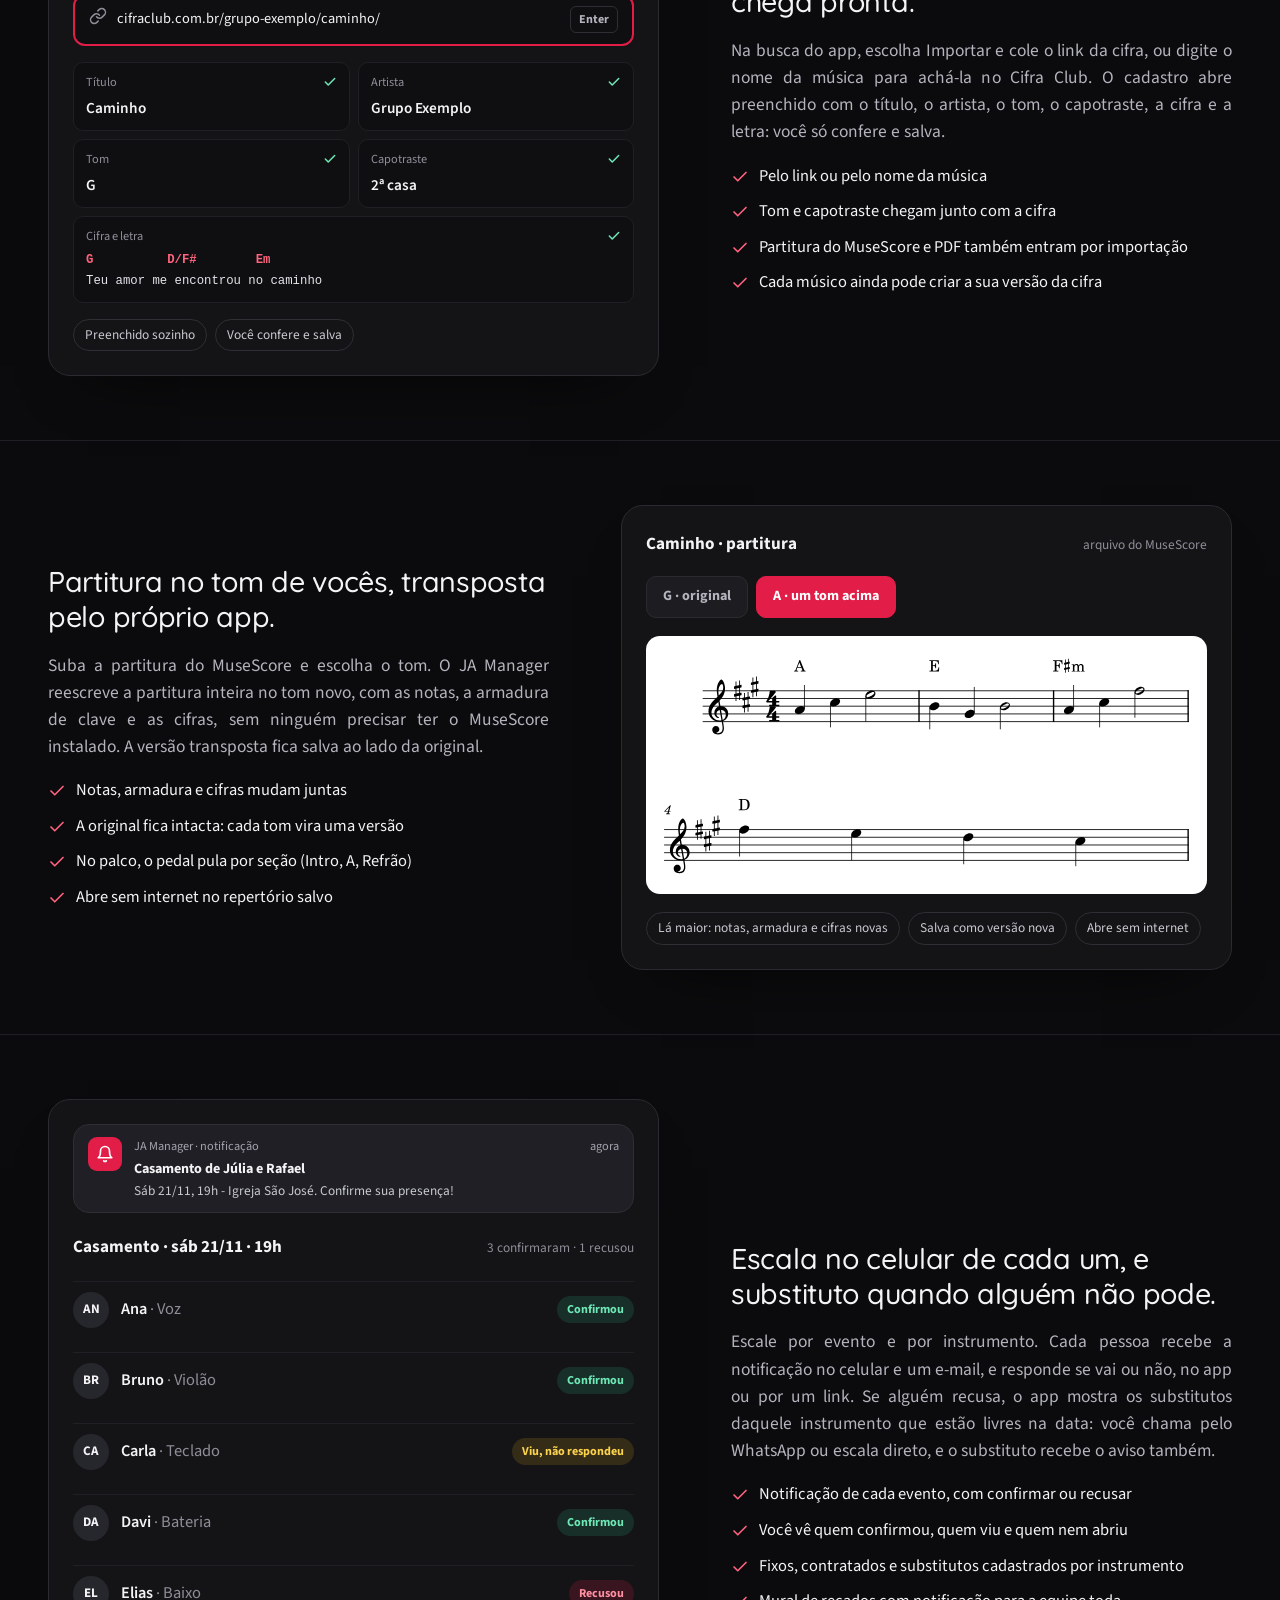
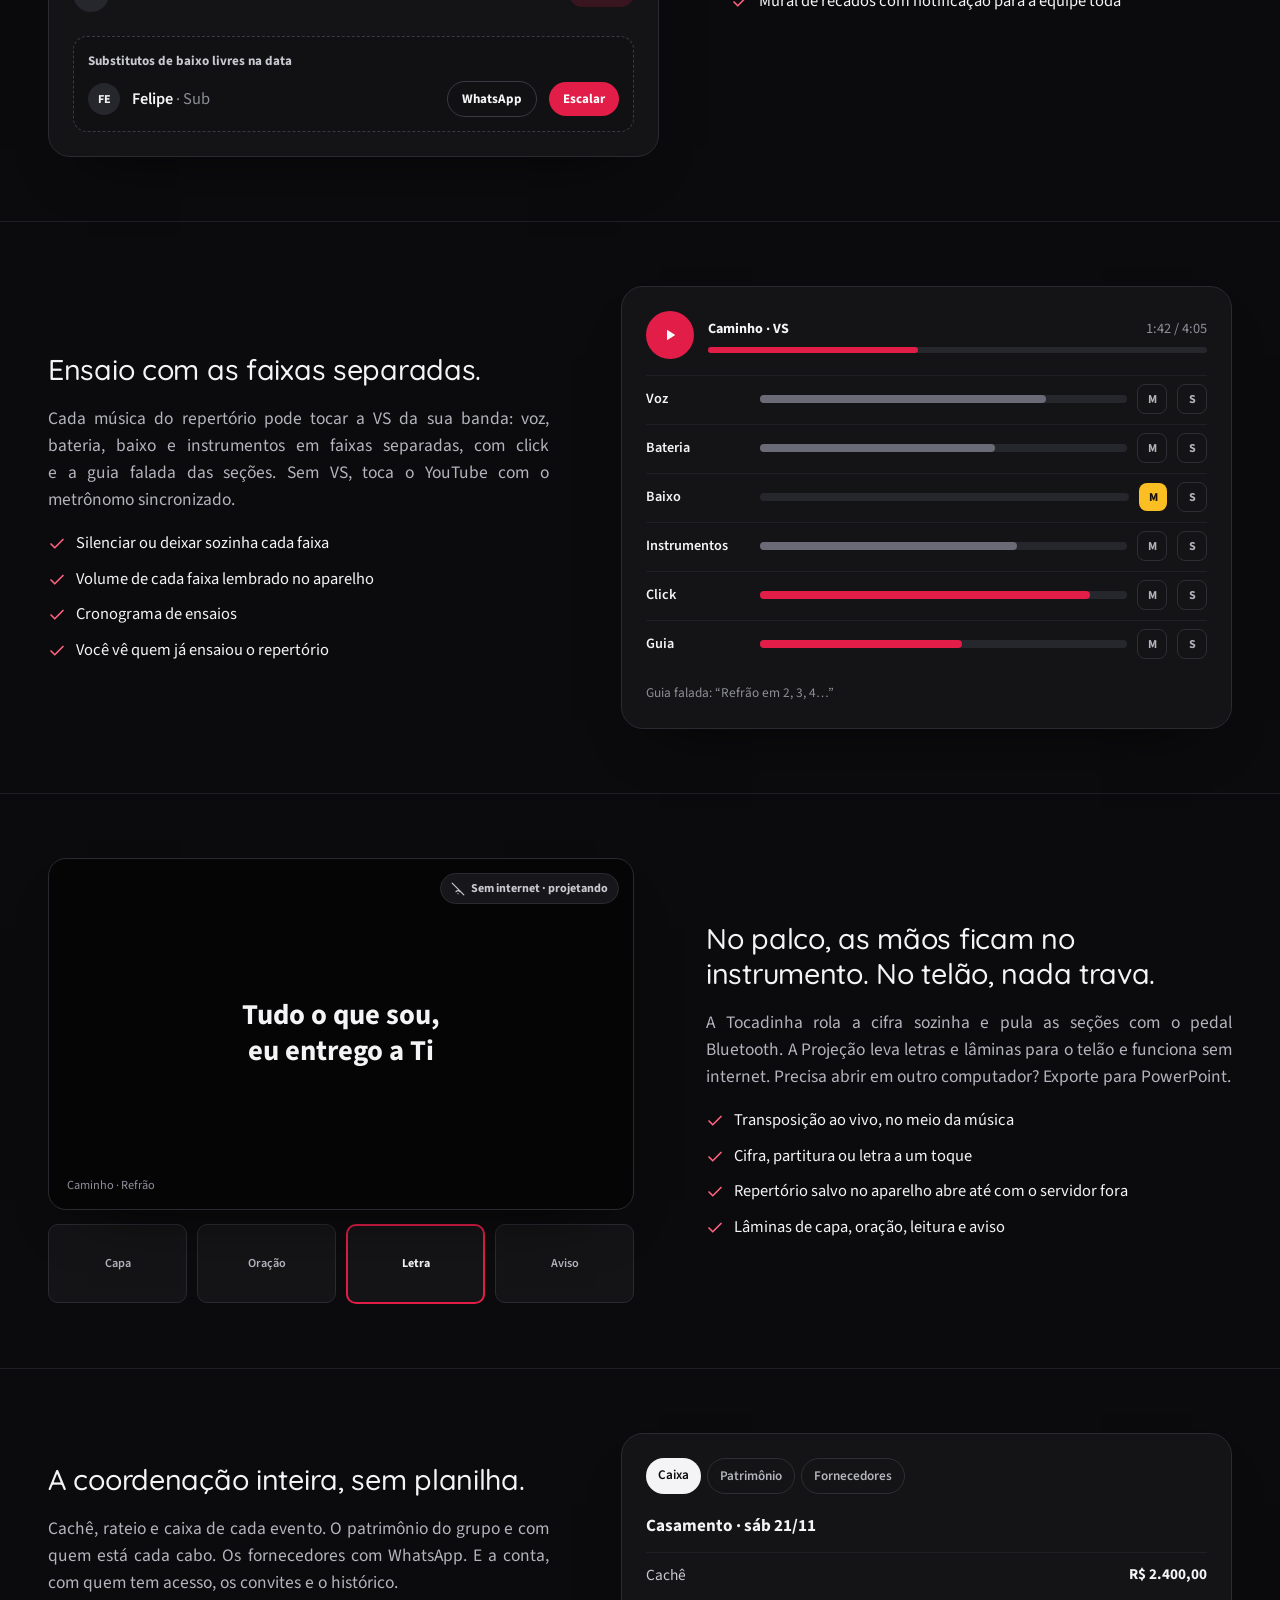
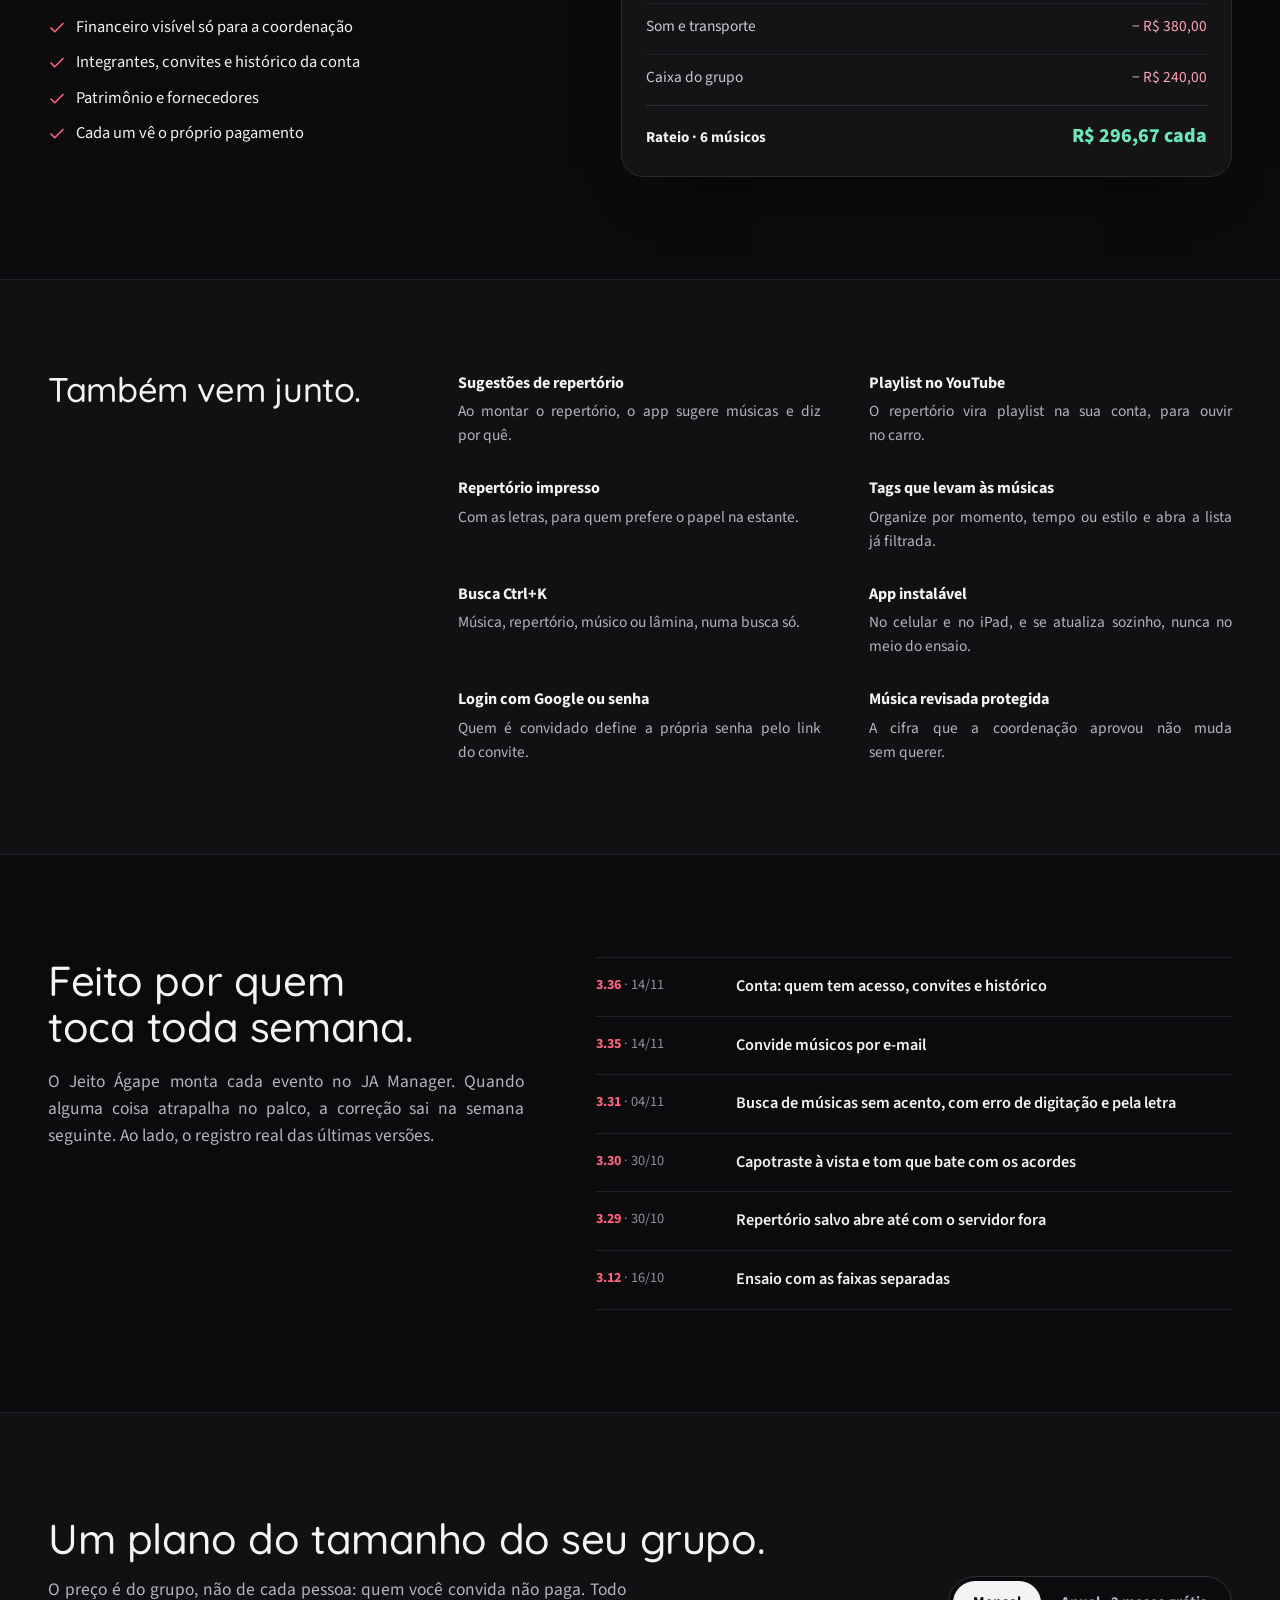
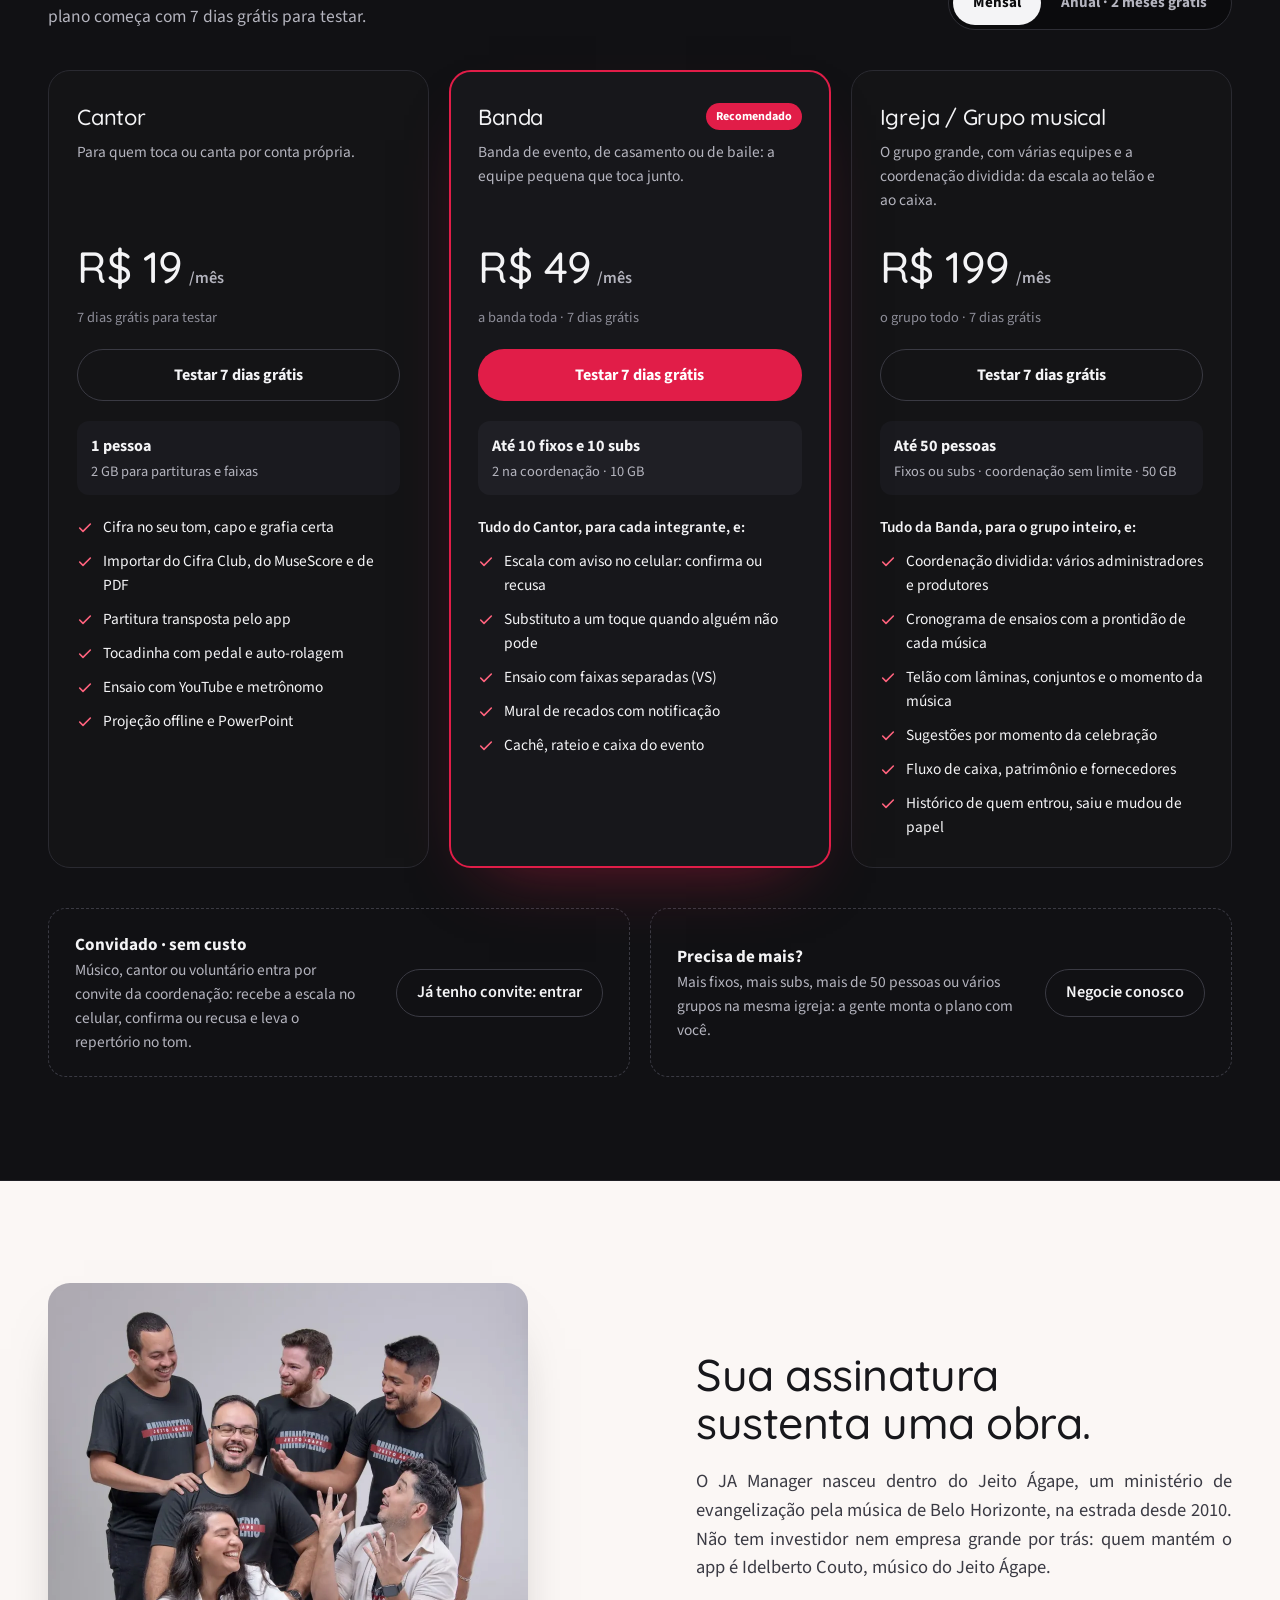
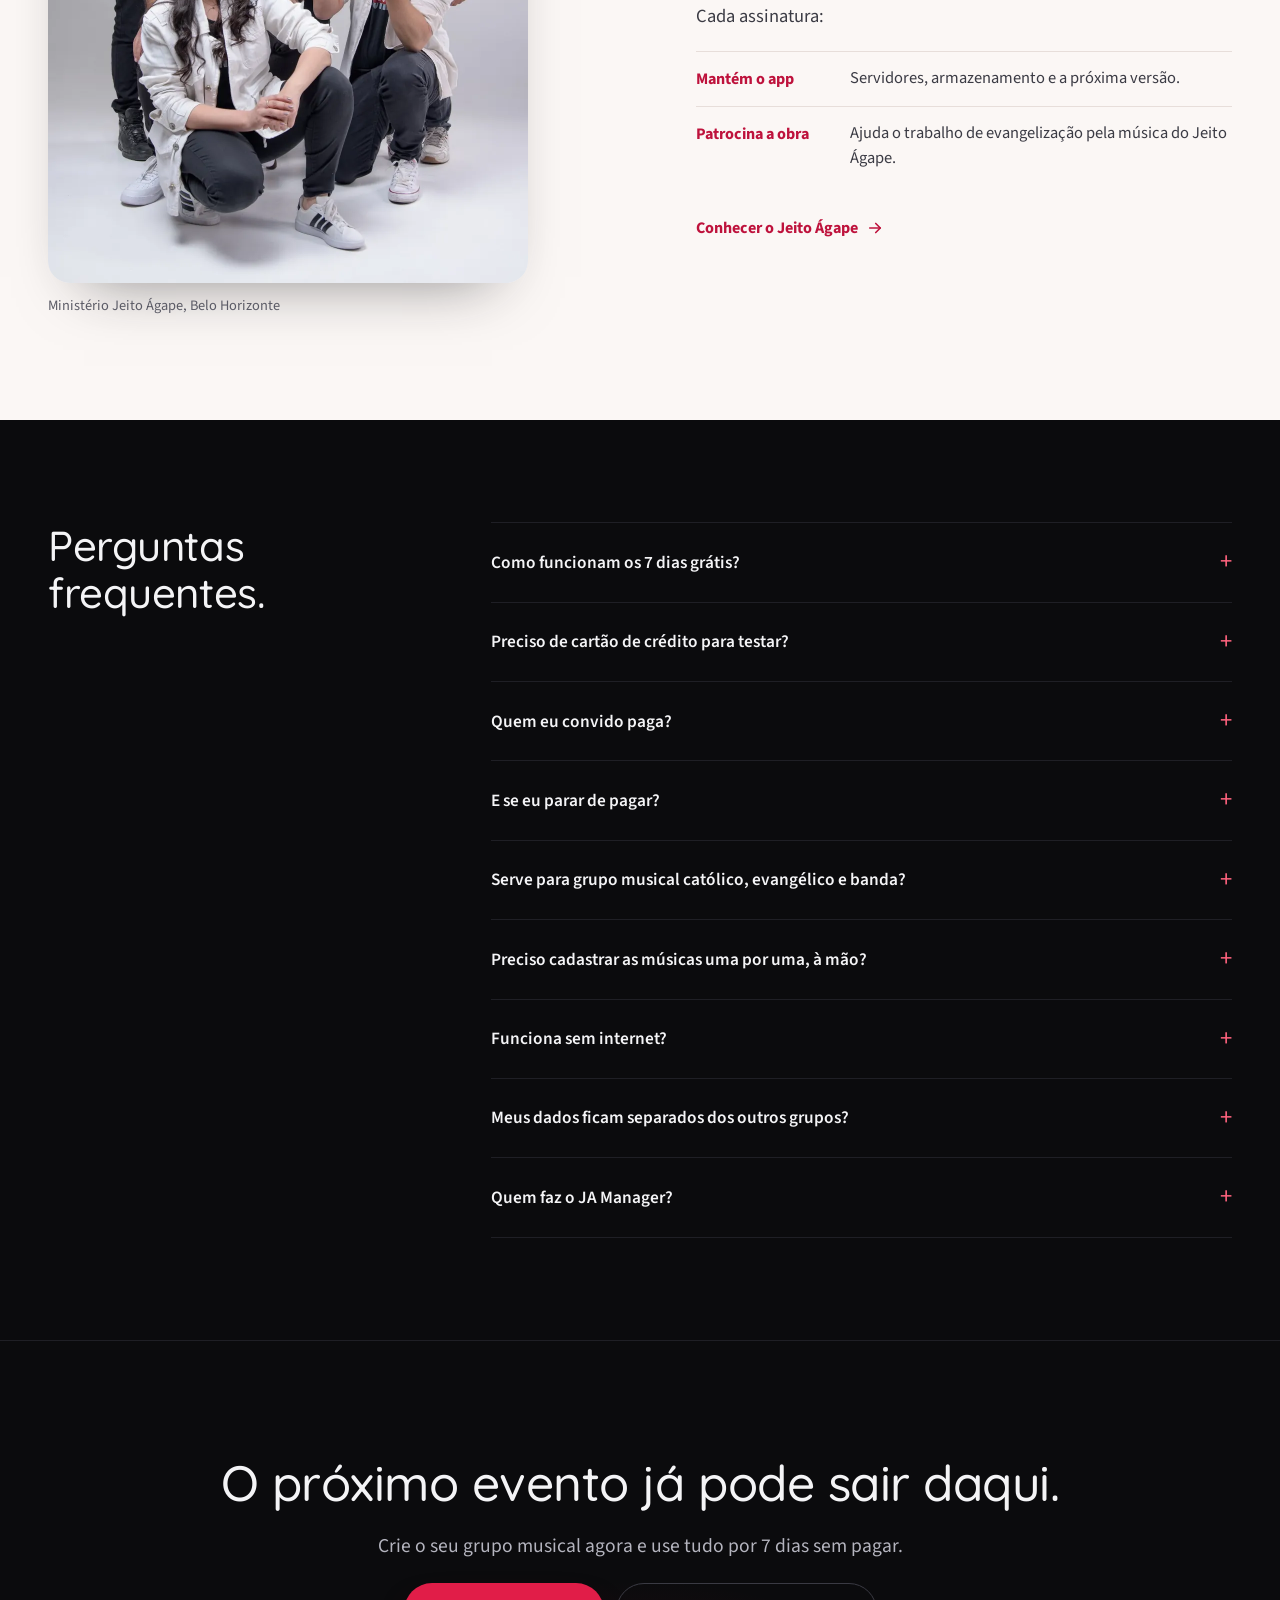
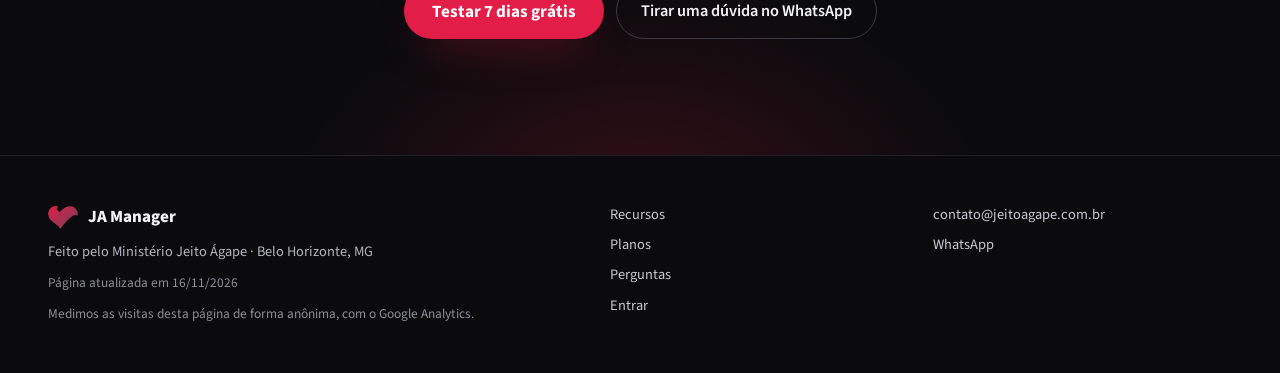
==== commit 0a9e9292: "feat(landing): planos pelo tamanho do grupo e escala com push e substituto - Banda: até 10 fixos e 1" ====
--- a/index.html
+++ b/index.html
@@ -80,7 +80,7 @@
         "Cifra no tom de cada cantor, com transposição e capotraste",
         "Importação de cifras do Cifra Club pelo link ou pelo nome da música",
         "Partitura do MuseScore transposta pelo próprio app: notas, armadura e cifras",
-        "Escala com confirmação de presença e substituto a um toque",
+        "Escala com notificação no celular, confirmação de presença e substituto a um toque",
         "Ensaio com as faixas separadas da VS, click e guia falada",
         "Modo palco com pedal e projeção de letras e lâminas sem internet",
         "Plano de ensaio até o dia do evento",
@@ -106,7 +106,7 @@
         {
           "@type": "Offer",
           "name": "Igreja / Grupo musical",
-          "price": "79",
+          "price": "199",
           "priceCurrency": "BRL",
           "url": "https://jam.jeitoagape.com.br/#planos",
           "availability": "https://schema.org/PreOrder"
@@ -149,7 +149,7 @@
           "name": "Quem eu convido paga?",
           "acceptedAnswer": {
             "@type": "Answer",
-            "text": "Não. Nos planos Banda e Igreja / Grupo musical, o preço é do grupo: convidar a equipe não muda a conta, até o limite de pessoas do plano."
+            "text": "Não. O preço é do grupo: convidar a equipe não muda a conta até o limite do plano: 10 fixos e 10 subs na Banda, 50 pessoas no Igreja / Grupo musical. Quem é desativado libera a vaga. Se o grupo crescer, você troca de plano ou negocia com a gente."
           }
         },
         {
@@ -205,21 +205,10 @@
   ]
 }
 </script>
-<!-- ====== VIRADA DO CADASTRO (lote A8): o JSON-LD acima não troca sozinho com JAM_SIGNUP. No commit que preenche
-     JAM_SIGNUP.url, trocar no JSON-LD (e manter igual a VARIANTES.cadastro.faq1/faq2 no script do fim):
-     1. "Como funcionam os 7 dias grátis?" → "text": "Você escolhe o plano, informa o nome do grupo e o seu e-mail e cadastra o cartão. O link para criar a senha chega no seu e-mail, e você usa tudo por 7 dias sem pagar. A 1ª cobrança é no 8º dia; se cancelar antes, nada é cobrado."
-     2. "Preciso de cartão de crédito para testar?" → "text": "Sim. O cartão fica cadastrado na página de pagamento do AbacatePay, e nada é cobrado nos 7 dias de teste. A 1ª cobrança é no 8º dia, e você cancela quando quiser. No anual você paga 10 meses e usa 12."
-     3. Nos três "offers": "availability": "https://schema.org/InStock" (sai o PreOrder) e
-        "url": "https://jam.jeitoagape.com.br/comecar/?plano=cantor&ciclo=mensal" (banda, igreja nos outros dois).
-     ====== -->
 <!-- ====== Medição: GA4 (propriedade do produto) e Microsoft Clarity. IDs vazios = nada carrega.
-       Preencher JAM_ANALYTICS.ga4 ("G-…") e .clarity quando as contas existirem (docs/RUNBOOK-MARKETING.md no LOPS).
-       Cadastro com cartão: JAM_SIGNUP.url vazia = desligado, a página fica como sempre foi (todo CTA no WhatsApp).
-       Ligar na virada (lote A8): url = rota POST /api/signups do Tower e turnstile = site key do Cloudflare,
-       com os MESMOS valores em comecar/index.html. O que mais muda na virada: CLAUDE.md, "Sign-up with card". ====== -->
+       Preencher JAM_ANALYTICS.ga4 ("G-…") e .clarity quando as contas existirem (docs/RUNBOOK-MARKETING.md no LOPS). ====== -->
   <script>
   window.JAM_ANALYTICS = { ga4: 'G-NLW4TTCM7G', clarity: '' };
-  window.JAM_SIGNUP = { url: '', turnstile: '' };
   (function(c){
     if (c.ga4) {
       var s = document.createElement('script'); s.async = true; s.src = 'https://www.googletagmanager.com/gtag/js?id=' + c.ga4; document.head.appendChild(s);
@@ -315,7 +304,7 @@
 </ol>
 <div style="margin-left: auto; display: flex; align-items: center; gap: 10px; flex: none">
 <a class="so-largo topo-link" href="https://app.jeitoagape.com.br/#/login">Entrar</a>
-<a href="https://wa.me/5531991267983?text=Ol%C3%A1%21%20Quero%20testar%20o%20JA%20Manager%20por%207%20dias.%20Cheguei%20pelo%20menu%20do%20site." target="_blank" rel="noopener" data-cta="menu" data-tpl data-t-href="[[ctaMenu]]" data-t-target="[[ctaAlvo]]" class="cta-topo" style="display: inline-flex; align-items: center; justify-content: center; min-height: 44px; padding: 0 20px; border-radius: 999px; background: #E11D48; color: #FFFFFF; font-weight: 700; font-size: 15px; text-decoration: none; white-space: nowrap; flex: none">Testar<span class="sem-estreito">&nbsp;grátis</span></a>
+<a href="https://wa.me/5531991267983?text=Ol%C3%A1%21%20Quero%20testar%20o%20JA%20Manager%20por%207%20dias.%20Cheguei%20pelo%20menu%20do%20site." target="_blank" rel="noopener" data-cta="menu" class="cta-topo" style="display: inline-flex; align-items: center; justify-content: center; min-height: 44px; padding: 0 20px; border-radius: 999px; background: #E11D48; color: #FFFFFF; font-weight: 700; font-size: 15px; text-decoration: none; white-space: nowrap; flex: none">Testar<span class="sem-estreito">&nbsp;grátis</span></a>
 <details class="menu-movel so-estreito" style="position: relative; flex: none"><summary aria-label="Abrir o menu" style="display: flex; align-items: center; justify-content: center; width: 44px; height: 44px; border-radius: 999px; border: 1px solid #2A2A31; color: #F4F4F6"><svg width="20" height="20" viewBox="0 0 24 24" fill="none" stroke="currentColor" stroke-width="2" stroke-linecap="round" aria-hidden="true"><path d="M4 7h16M4 12h16M4 17h16"/></svg></summary><div style="position: absolute; right: 0; top: calc(100% + 10px); width: min(320px, calc(100vw - 32px)); background: #141418; border: 1px solid #2A2A31; border-radius: 18px; padding: 8px; box-shadow: 0 24px 60px -20px rgba(0,0,0,0.85)"><ol style="list-style: none; margin: 0; padding: 0"><li><a class="faixa-movel" data-secao="semana" href="#semana"><span class="faixa-n">01</span>Como funciona</a></li><li><a class="faixa-movel" data-secao="recursos" href="#recursos"><span class="faixa-n">02</span>Recursos</a></li><li><a class="faixa-movel" data-secao="planos" href="#planos"><span class="faixa-n">03</span>Planos</a></li><li><a class="faixa-movel" data-secao="obra" href="#obra"><span class="faixa-n">04</span>A obra</a></li><li><a class="faixa-movel" data-secao="perguntas" href="#perguntas"><span class="faixa-n">05</span>Perguntas</a></li></ol><div style="height: 1px; background: #1F1F25; margin: 8px 6px"></div><a class="faixa-movel" href="https://app.jeitoagape.com.br/#/login">Entrar</a></div></details>
 </div>
 </nav>
@@ -337,11 +326,11 @@
 <div style="flex: 1 1 380px; max-width: 480px; min-width: 0; display: flex; flex-direction: column; gap: 24px">
 <p style="margin: 0; font-size: clamp(17px, 0.5vw + 15px, 21px); line-height: 1.55; color: #B4B4BE; max-width: 32em">Repertório com a cifra no tom de cada um, escala com confirmação, ensaio com as faixas separadas e o telão funcionando sem internet. Tudo num app só, feito por músicos para músicos.</p>
 <div style="display: flex; flex-wrap: wrap; gap: 12px; align-items: center">
-<a href="https://wa.me/5531991267983?text=Ol%C3%A1%21%20Quero%20testar%20o%20JA%20Manager%20por%207%20dias.%20Cheguei%20pelo%20come%C3%A7o%20do%20site." target="_blank" rel="noopener" data-cta="hero" data-tpl data-t-href="[[ctaHero]]" data-t-target="[[ctaAlvo]]" style="display: inline-flex; align-items: center; gap: 10px; min-height: 54px; padding: 0 28px; border-radius: 999px; background: #E11D48; color: #FFFFFF; font-weight: 700; font-size: 17px; text-decoration: none; box-shadow: 0 20px 44px -20px rgba(225,29,72,0.55)">Testar 7 dias grátis
+<a href="https://wa.me/5531991267983?text=Ol%C3%A1%21%20Quero%20testar%20o%20JA%20Manager%20por%207%20dias.%20Cheguei%20pelo%20come%C3%A7o%20do%20site." target="_blank" rel="noopener" data-cta="hero" style="display: inline-flex; align-items: center; gap: 10px; min-height: 54px; padding: 0 28px; border-radius: 999px; background: #E11D48; color: #FFFFFF; font-weight: 700; font-size: 17px; text-decoration: none; box-shadow: 0 20px 44px -20px rgba(225,29,72,0.55)">Testar 7 dias grátis
 <svg width="18" height="18" viewBox="0 0 24 24" fill="none" stroke="currentColor" stroke-width="2.2" stroke-linecap="round" stroke-linejoin="round" aria-hidden="true"><path d="M5 12h14"></path><path d="m13 6 6 6-6 6"></path></svg></a>
 <a href="#semana" style="display: inline-flex; align-items: center; min-height: 54px; padding: 0 24px; border-radius: 999px; border: 1px solid #3A3A43; color: #F4F4F6; font-weight: 600; font-size: 16px; text-decoration: none">Ver como funciona</a>
 </div>
-<p style="margin: 0; font-size: 14px; color: #8E8E99" data-tpl data-t-text="[[heroNota]]">7 dias grátis para testar · começa pelo WhatsApp · quem você convida não paga</p>
+<p style="margin: 0; font-size: 14px; color: #8E8E99">7 dias grátis para testar · começa pelo WhatsApp · quem você convida não paga</p>
 </div>
 </div>
 <div data-carrossel role="region" aria-roledescription="carrossel" aria-label="Telas do JA Manager" style="--acc: #E11D48; display: flex; flex-direction: column; gap: 18px">
@@ -428,7 +417,7 @@
 <span style="position: relative; display: flex; align-items: center; gap: 10px; min-height: 17px; font-size: 13px; font-weight: 700; color: #C9C9D1"><span aria-hidden="true" style="width: 11px; height: 11px; border-radius: 50%; background: #E11D48; flex: none; margin: 2px"></span><span style="padding-right: 8px; background: #0B0B0D">Cinco dias antes</span></span>
 <a href="#escala" class="semana-cartao" style="flex: 1; display: flex; flex-direction: column; gap: 10px; padding: 20px; border-radius: 18px; background: #141416; border: 1px solid #232329; text-decoration: none; color: #F4F4F6">
 <span class="f-titulo" style="font-size: 19px; font-weight: 700; line-height: 1.25">Escale a equipe</span>
-<span style="font-size: 15px; line-height: 1.5; color: #B4B4BE">Cada um recebe o convite e confirma por um link, sem entrar no app.</span>
+<span style="font-size: 15px; line-height: 1.5; color: #B4B4BE">Cada um recebe o aviso no celular e confirma ou recusa. Se alguém não pode, você chama um substituto.</span>
 <span aria-hidden="true" style="margin-top: auto; display: flex; flex-direction: column; gap: 8px; padding: 12px; border-radius: 12px; background: #0E0E11; border: 1px solid #1F1F25; font-size: 13px; line-height: 1.3"><span style="display: flex; padding-left: 6px"><span style="width: 26px; height: 26px; border-radius: 50%; display: flex; align-items: center; justify-content: center; font-size: 11px; font-weight: 700; background: #F4F4F6; color: #0B0B0D; border: 2px solid #0E0E11; margin-left: -6px">A</span><span style="width: 26px; height: 26px; border-radius: 50%; display: flex; align-items: center; justify-content: center; font-size: 11px; font-weight: 700; background: #C9C9D1; color: #0B0B0D; border: 2px solid #0E0E11; margin-left: -6px">M</span><span style="width: 26px; height: 26px; border-radius: 50%; display: flex; align-items: center; justify-content: center; font-size: 11px; font-weight: 700; background: #F4F4F6; color: #0B0B0D; border: 2px solid #0E0E11; margin-left: -6px">P</span><span style="width: 26px; height: 26px; border-radius: 50%; display: flex; align-items: center; justify-content: center; font-size: 11px; font-weight: 700; background: #C9C9D1; color: #0B0B0D; border: 2px solid #0E0E11; margin-left: -6px">L</span><span style="width: 26px; height: 26px; border-radius: 50%; display: flex; align-items: center; justify-content: center; font-size: 11px; font-weight: 700; background: #8E8E99; color: #0B0B0D; border: 2px solid #0E0E11; margin-left: -6px">+5</span></span><span style="display: flex; align-items: center; justify-content: space-between; gap: 8px"><span style="color: #B4B4BE">Confirmaram</span><b style="font-variant-numeric: tabular-nums">8 de 9</b></span><span style="height: 6px; border-radius: 6px; background: #1F1F25; overflow: hidden"><span style="display: block; width: 89%; height: 100%; border-radius: 6px; background: #34D399"></span></span></span>
 <span style="display: inline-flex; align-items: center; gap: 6px; font-size: 14px; font-weight: 700; color: #FF637E">Ver a escala<svg width="16" height="16" viewBox="0 0 24 24" fill="none" stroke="currentColor" stroke-width="2.2" stroke-linecap="round" stroke-linejoin="round" aria-hidden="true"><path d="M5 12h14"></path><path d="m13 6 6 6-6 6"></path></svg></span>
 </a>
@@ -589,19 +578,27 @@
 
 <div id="escala" style="max-width: 1200px; margin: 0 auto; padding: 64px clamp(20px, 4vw, 48px); display: flex; flex-wrap: wrap; flex-direction: row-reverse; align-items: center; gap: 48px 72px; border-bottom: 1px solid #1F1F25">
 <div style="flex: 1 1 400px; min-width: 0; display: flex; flex-direction: column; gap: 18px">
-<h3 style="margin: 0; font-size: clamp(22px, 1vw + 16px, 30px); line-height: 1.2; font-weight: 700; letter-spacing: -0.01em">Escala com confirmação, e você sabe quem já viu.</h3>
-<p style="margin: 0; color: #B4B4BE; font-size: 17px; line-height: 1.6; max-width: 36em">Escale por evento e por instrumento. Cada pessoa recebe um e-mail e confirma por um link, sem precisar entrar no app. Você vê quem confirmou, quem viu e quem ainda não abriu.</p>
+<h3 style="margin: 0; font-size: clamp(22px, 1vw + 16px, 30px); line-height: 1.2; font-weight: 700; letter-spacing: -0.01em">Escala no celular de cada um, e substituto quando alguém não pode.</h3>
+<p style="margin: 0; color: #B4B4BE; font-size: 17px; line-height: 1.6; max-width: 36em">Escale por evento e por instrumento. Cada pessoa recebe a notificação no celular e um e-mail, e responde se vai ou não, no app ou por um link. Se alguém recusa, o app mostra os substitutos daquele instrumento que estão livres na data: você chama pelo WhatsApp ou escala direto, e o substituto recebe o aviso também.</p>
 <ul style="list-style: none; margin: 0; padding: 0; display: flex; flex-direction: column; gap: 10px; font-size: 16px">
-<li style="display: flex; gap: 10px"><svg width="18" height="18" viewBox="0 0 24 24" fill="none" stroke="currentColor" stroke-width="2.2" stroke-linecap="round" stroke-linejoin="round" aria-hidden="true" style="flex: none; margin-top: 4px; color: #FF637E"><path d="M20 6 9 17l-5-5"></path></svg>Notificação no celular de cada um</li>
-<li style="display: flex; gap: 10px"><svg width="18" height="18" viewBox="0 0 24 24" fill="none" stroke="currentColor" stroke-width="2.2" stroke-linecap="round" stroke-linejoin="round" aria-hidden="true" style="flex: none; margin-top: 4px; color: #FF637E"><path d="M20 6 9 17l-5-5"></path></svg>Mural de recados para a equipe toda</li>
-<li style="display: flex; gap: 10px"><svg width="18" height="18" viewBox="0 0 24 24" fill="none" stroke="currentColor" stroke-width="2.2" stroke-linecap="round" stroke-linejoin="round" aria-hidden="true" style="flex: none; margin-top: 4px; color: #FF637E"><path d="M20 6 9 17l-5-5"></path></svg>Convite por e-mail para entrar na equipe</li>
-<li style="display: flex; gap: 10px"><svg width="18" height="18" viewBox="0 0 24 24" fill="none" stroke="currentColor" stroke-width="2.2" stroke-linecap="round" stroke-linejoin="round" aria-hidden="true" style="flex: none; margin-top: 4px; color: #FF637E"><path d="M20 6 9 17l-5-5"></path></svg>Repertório com o tom de cada música no celular de cada um</li>
+<li style="display: flex; gap: 10px"><svg width="18" height="18" viewBox="0 0 24 24" fill="none" stroke="currentColor" stroke-width="2.2" stroke-linecap="round" stroke-linejoin="round" aria-hidden="true" style="flex: none; margin-top: 4px; color: #FF637E"><path d="M20 6 9 17l-5-5"></path></svg>Notificação de cada evento, com confirmar ou recusar</li>
+<li style="display: flex; gap: 10px"><svg width="18" height="18" viewBox="0 0 24 24" fill="none" stroke="currentColor" stroke-width="2.2" stroke-linecap="round" stroke-linejoin="round" aria-hidden="true" style="flex: none; margin-top: 4px; color: #FF637E"><path d="M20 6 9 17l-5-5"></path></svg>Você vê quem confirmou, quem viu e quem nem abriu</li>
+<li style="display: flex; gap: 10px"><svg width="18" height="18" viewBox="0 0 24 24" fill="none" stroke="currentColor" stroke-width="2.2" stroke-linecap="round" stroke-linejoin="round" aria-hidden="true" style="flex: none; margin-top: 4px; color: #FF637E"><path d="M20 6 9 17l-5-5"></path></svg>Fixos, contratados e substitutos cadastrados por instrumento</li>
+<li style="display: flex; gap: 10px"><svg width="18" height="18" viewBox="0 0 24 24" fill="none" stroke="currentColor" stroke-width="2.2" stroke-linecap="round" stroke-linejoin="round" aria-hidden="true" style="flex: none; margin-top: 4px; color: #FF637E"><path d="M20 6 9 17l-5-5"></path></svg>Mural de recados com notificação para a equipe toda</li>
 </ul>
 </div>
 <div style="flex: 1 1 460px; min-width: 0; border-radius: 22px; border: 1px solid #2A2A31; background: #141416; padding: 24px; display: flex; flex-direction: column; gap: 14px; box-shadow: 0 30px 60px -40px rgba(0,0,0,0.9)">
-<div style="display: flex; flex-wrap: wrap; justify-content: space-between; align-items: baseline; gap: 6px 16px; padding-bottom: 6px">
+<div style="display: flex; gap: 12px; align-items: flex-start; padding: 12px 14px; border-radius: 16px; background: #1F1F25; border: 1px solid #2E2E35">
+<span style="width: 34px; height: 34px; border-radius: 9px; background: #E11D48; color: #FFFFFF; display: flex; align-items: center; justify-content: center; flex: none"><svg width="18" height="18" viewBox="0 0 24 24" fill="none" stroke="currentColor" stroke-width="2.2" stroke-linecap="round" stroke-linejoin="round" aria-hidden="true"><path d="M6 8a6 6 0 0 1 12 0c0 7 3 9 3 9H3s3-2 3-9"></path><path d="M10.3 21a1.94 1.94 0 0 0 3.4 0"></path></svg></span>
+<span style="flex: 1; min-width: 0; display: flex; flex-direction: column; gap: 2px">
+<span style="display: flex; justify-content: space-between; gap: 8px; font-size: 12px; color: #A2A2AD"><span>JA Manager · notificação</span><span>agora</span></span>
+<b style="font-size: 14px; font-weight: 700">Casamento de Júlia e Rafael</b>
+<span style="font-size: 13px; line-height: 1.4; color: #C9C9D1">Sáb 21/11, 19h - Igreja São José. Confirme sua presença!</span>
+</span>
+</div>
+<div style="display: flex; flex-wrap: wrap; justify-content: space-between; align-items: baseline; gap: 6px 16px; padding: 6px 0">
 <span style="font-size: 17px; font-weight: 700">Casamento · sáb 21/11 · 19h</span>
-<span style="font-size: 13px; color: #8E8E99">3 de 5 confirmaram</span>
+<span style="font-size: 13px; color: #8E8E99">3 confirmaram · 1 recusou</span>
 </div>
 <div style="display: flex; align-items: center; gap: 12px; padding: 10px 0; border-top: 1px solid #1F1F25">
 <span style="width: 36px; height: 36px; border-radius: 50%; background: #26262D; display: flex; align-items: center; justify-content: center; font-size: 13px; font-weight: 700; flex: none">AN</span>
@@ -626,7 +623,16 @@
 <div style="display: flex; align-items: center; gap: 12px; padding: 10px 0; border-top: 1px solid #1F1F25">
 <span style="width: 36px; height: 36px; border-radius: 50%; background: #26262D; display: flex; align-items: center; justify-content: center; font-size: 13px; font-weight: 700; flex: none">EL</span>
 <span style="flex: 1; min-width: 0"><b style="font-weight: 600">Elias</b> <span style="color: #8E8E99">· Baixo</span></span>
-<span style="font-size: 12px; font-weight: 700; padding: 4px 10px; border-radius: 999px; background: #1F1F25; color: #B4B4BE">Ainda não abriu</span>
+<span style="font-size: 12px; font-weight: 700; padding: 4px 10px; border-radius: 999px; background: rgba(225,29,72,0.18); color: #FF8FA3">Recusou</span>
+</div>
+<div style="display: flex; flex-direction: column; gap: 10px; padding: 14px; border-radius: 14px; border: 1px dashed #3A3A43; background: #111114">
+<span style="font-size: 13px; font-weight: 700; color: #C9C9D1">Substitutos de baixo livres na data</span>
+<div style="display: flex; flex-wrap: wrap; align-items: center; gap: 10px 12px">
+<span style="width: 32px; height: 32px; border-radius: 50%; background: #26262D; display: flex; align-items: center; justify-content: center; font-size: 12px; font-weight: 700; flex: none">FE</span>
+<span style="flex: 1 1 120px; min-width: 0"><b style="font-weight: 600">Felipe</b> <span style="color: #8E8E99">· Sub</span></span>
+<span style="display: inline-flex; align-items: center; min-height: 34px; padding: 0 14px; border-radius: 999px; font-size: 13px; font-weight: 700; border: 1px solid #3A3A43; color: #F4F4F6">WhatsApp</span>
+<span style="display: inline-flex; align-items: center; min-height: 34px; padding: 0 14px; border-radius: 999px; font-size: 13px; font-weight: 700; background: #E11D48; color: #FFFFFF">Escalar</span>
+</div>
 </div>
 </div>
 </div>
@@ -751,8 +757,8 @@
 <div style="max-width: 1200px; margin: 0 auto; padding: clamp(72px, 8vw, 112px) clamp(20px, 4vw, 48px); display: flex; flex-direction: column; gap: 40px">
 <div style="display: flex; flex-wrap: wrap; align-items: flex-end; justify-content: space-between; gap: 24px 48px">
 <div style="flex: 1 1 420px; display: flex; flex-direction: column; gap: 14px">
-<h2 id="h-planos" style="margin: 0; font-size: clamp(28px, 2.2vw + 14px, 44px); line-height: 1.1; font-weight: 700; letter-spacing: -0.015em">Um preço para o grupo todo.</h2>
-<p style="margin: 0; color: #B4B4BE; font-size: 17px; line-height: 1.6; max-width: 34em" data-tpl data-t-text="[[planosIntro]]">Quem você convida não paga. Todo plano começa com 7 dias grátis para testar.</p>
+<h2 id="h-planos" style="margin: 0; font-size: clamp(28px, 2.2vw + 14px, 44px); line-height: 1.1; font-weight: 700; letter-spacing: -0.015em">Um plano do tamanho do seu grupo.</h2>
+<p style="margin: 0; color: #B4B4BE; font-size: 17px; line-height: 1.6; max-width: 34em">O preço é do grupo, não de cada pessoa: quem você convida não paga. Todo plano começa com 7 dias grátis para testar.</p>
 </div>
 <div role="group" aria-label="Ciclo de cobrança" style="display: inline-flex; padding: 4px; border-radius: 999px; border: 1px solid #2E2E35; background: #0B0B0D">
 <button type="button" data-acao="escolherMensal" aria-pressed="true" style="min-height: 44px; padding: 0 20px; border: 0; border-radius: 999px; font: inherit; font-size: 15px; font-weight: 700; cursor: pointer; background: #F4F4F6; color: #0B0B0D" data-tpl data-t-aria-pressed="[[mensalPressed]]" data-t-style="min-height: 44px; padding: 0 20px; border: 0; border-radius: 999px; font: inherit; font-size: 15px; font-weight: 700; cursor: pointer; background: [[mensalBg]]; color: [[mensalFg]]">Mensal</button>
@@ -764,71 +770,83 @@
 <article class="plano" aria-labelledby="p-cantor" style="border-radius: 22px; border: 1px solid #2A2A31; background: #141416; padding: 28px; display: flex; flex-direction: column; gap: 20px">
 <div style="display: flex; flex-direction: column; gap: 6px">
 <h3 id="p-cantor" style="margin: 0; font-size: 22px; font-weight: 700">Cantor</h3>
-<p style="margin: 0; color: #B4B4BE; font-size: 15px">Para quem toca ou canta por conta própria.</p>
+<p style="margin: 0; color: #B4B4BE; font-size: 15px; text-align: left">Para quem toca ou canta por conta própria.</p>
 </div>
 <div style="display: flex; flex-direction: column; gap: 4px">
-<div style="display: flex; align-items: baseline; gap: 6px"><span class="f-titulo" style="font-size: 44px; font-weight: 800; letter-spacing: -0.02em; font-variant-numeric: tabular-nums" data-tpl data-t-text="[[cantorPreco]]">R$ 19</span><span style="color: #B4B4BE; font-weight: 600" data-tpl data-t-text="[[unidade]]">/mês</span></div>
+<div style="display: flex; flex-wrap: wrap; align-items: baseline; gap: 6px"><span class="f-titulo" style="font-size: 44px; font-weight: 800; letter-spacing: -0.02em; font-variant-numeric: tabular-nums" data-tpl data-t-text="[[cantorPreco]]">R$ 19</span><span style="color: #B4B4BE; font-weight: 600" data-tpl data-t-text="[[unidade]]">/mês</span></div>
 <span style="font-size: 14px; color: #8E8E99" data-tpl data-t-text="[[cantorNota]]">7 dias grátis para testar</span>
 </div>
-<a href="https://wa.me/5531991267983?text=Ol%C3%A1%21%20Quero%20testar%20o%20JA%20Manager%20por%207%20dias%20%28plano%20Cantor%29.%20Cheguei%20pela%20se%C3%A7%C3%A3o%20de%20planos%20do%20site." target="_blank" rel="noopener" data-cta="planos" data-plano="cantor" data-tpl data-t-href="[[ctaCantor]]" data-t-target="[[ctaAlvo]]" style="display: flex; align-items: center; justify-content: center; min-height: 50px; border-radius: 999px; border: 1px solid #3A3A43; color: #F4F4F6; font-weight: 700; text-decoration: none">Testar 7 dias grátis</a>
-<p style="margin: 0; font-size: 14px; color: #C9C9D1; padding: 10px 12px; border-radius: 12px; background: #1A1A1F">1 pessoa</p>
+<a href="https://wa.me/5531991267983?text=Ol%C3%A1%21%20Quero%20testar%20o%20JA%20Manager%20por%207%20dias%20%28plano%20Cantor%29.%20Cheguei%20pela%20se%C3%A7%C3%A3o%20de%20planos%20do%20site." target="_blank" rel="noopener" data-cta="planos" data-plano="cantor" style="display: flex; align-items: center; justify-content: center; min-height: 50px; border-radius: 999px; border: 1px solid #3A3A43; color: #F4F4F6; font-weight: 700; text-decoration: none">Testar 7 dias grátis</a>
+<div style="display: flex; flex-direction: column; gap: 2px; padding: 12px 14px; border-radius: 12px; background: #1A1A1F"><b style="font-size: 16px; font-weight: 700; color: #F4F4F6">1 pessoa</b><span style="font-size: 14px; color: #B4B4BE">2 GB para partituras e faixas</span></div>
 <ul style="list-style: none; margin: 0; padding: 0; display: flex; flex-direction: column; gap: 10px; font-size: 15px">
 <li style="display: flex; gap: 10px"><svg width="16" height="16" viewBox="0 0 24 24" fill="none" stroke="currentColor" stroke-width="2.4" stroke-linecap="round" stroke-linejoin="round" aria-hidden="true" style="flex: none; margin-top: 5px; color: #FF637E"><path d="M20 6 9 17l-5-5"></path></svg>Cifra no seu tom, capo e grafia certa</li>
-<li style="display: flex; gap: 10px"><svg width="16" height="16" viewBox="0 0 24 24" fill="none" stroke="currentColor" stroke-width="2.4" stroke-linecap="round" stroke-linejoin="round" aria-hidden="true" style="flex: none; margin-top: 5px; color: #FF637E"><path d="M20 6 9 17l-5-5"></path></svg>Importar do Cifra Club e de PDF</li>
+<li style="display: flex; gap: 10px"><svg width="16" height="16" viewBox="0 0 24 24" fill="none" stroke="currentColor" stroke-width="2.4" stroke-linecap="round" stroke-linejoin="round" aria-hidden="true" style="flex: none; margin-top: 5px; color: #FF637E"><path d="M20 6 9 17l-5-5"></path></svg>Importar do Cifra Club, do MuseScore e de PDF</li>
+<li style="display: flex; gap: 10px"><svg width="16" height="16" viewBox="0 0 24 24" fill="none" stroke="currentColor" stroke-width="2.4" stroke-linecap="round" stroke-linejoin="round" aria-hidden="true" style="flex: none; margin-top: 5px; color: #FF637E"><path d="M20 6 9 17l-5-5"></path></svg>Partitura transposta pelo app</li>
 <li style="display: flex; gap: 10px"><svg width="16" height="16" viewBox="0 0 24 24" fill="none" stroke="currentColor" stroke-width="2.4" stroke-linecap="round" stroke-linejoin="round" aria-hidden="true" style="flex: none; margin-top: 5px; color: #FF637E"><path d="M20 6 9 17l-5-5"></path></svg>Tocadinha com pedal e auto-rolagem</li>
+<li style="display: flex; gap: 10px"><svg width="16" height="16" viewBox="0 0 24 24" fill="none" stroke="currentColor" stroke-width="2.4" stroke-linecap="round" stroke-linejoin="round" aria-hidden="true" style="flex: none; margin-top: 5px; color: #FF637E"><path d="M20 6 9 17l-5-5"></path></svg>Ensaio com YouTube e metrônomo</li>
 <li style="display: flex; gap: 10px"><svg width="16" height="16" viewBox="0 0 24 24" fill="none" stroke="currentColor" stroke-width="2.4" stroke-linecap="round" stroke-linejoin="round" aria-hidden="true" style="flex: none; margin-top: 5px; color: #FF637E"><path d="M20 6 9 17l-5-5"></path></svg>Projeção offline e PowerPoint</li>
-<li style="display: flex; gap: 10px"><svg width="16" height="16" viewBox="0 0 24 24" fill="none" stroke="currentColor" stroke-width="2.4" stroke-linecap="round" stroke-linejoin="round" aria-hidden="true" style="flex: none; margin-top: 5px; color: #FF637E"><path d="M20 6 9 17l-5-5"></path></svg>Ensaio com YouTube e metrônomo</li>
 </ul>
 </article>
 
 <article class="plano" aria-labelledby="p-banda" style="position: relative; border-radius: 22px; border: 2px solid #E11D48; background: #17171B; padding: 27px; display: flex; flex-direction: column; gap: 20px; box-shadow: 0 30px 70px -40px rgba(225,29,72,0.55)">
 <div style="display: flex; flex-direction: column; gap: 6px">
 <div style="display: flex; align-items: center; justify-content: space-between; gap: 12px"><h3 id="p-banda" style="margin: 0; font-size: 22px; font-weight: 700">Banda</h3><span style="font-size: 12px; font-weight: 700; padding: 4px 10px; border-radius: 999px; background: #E11D48; color: #FFFFFF">Recomendado</span></div>
-<p style="margin: 0; color: #B4B4BE; font-size: 15px">Banda de evento, de casamento ou de baile, com o cachê resolvido.</p>
+<p style="margin: 0; color: #B4B4BE; font-size: 15px; text-align: left">Banda de evento, de casamento ou de baile: a equipe pequena que toca junto.</p>
 </div>
 <div style="display: flex; flex-direction: column; gap: 4px">
-<div style="display: flex; align-items: baseline; gap: 6px"><span class="f-titulo" style="font-size: 44px; font-weight: 800; letter-spacing: -0.02em; font-variant-numeric: tabular-nums" data-tpl data-t-text="[[bandaPreco]]">R$ 49</span><span style="color: #B4B4BE; font-weight: 600" data-tpl data-t-text="[[unidade]]">/mês</span></div>
-<span style="font-size: 14px; color: #8E8E99" data-tpl data-t-text="[[bandaNota]]">a equipe toda · 7 dias grátis</span>
-</div>
-<a href="https://wa.me/5531991267983?text=Ol%C3%A1%21%20Quero%20testar%20o%20JA%20Manager%20por%207%20dias%20%28plano%20Banda%29.%20Cheguei%20pela%20se%C3%A7%C3%A3o%20de%20planos%20do%20site." target="_blank" rel="noopener" data-cta="planos" data-plano="banda" data-tpl data-t-href="[[ctaBanda]]" data-t-target="[[ctaAlvo]]" style="display: flex; align-items: center; justify-content: center; min-height: 50px; border-radius: 999px; background: #E11D48; color: #FFFFFF; font-weight: 700; text-decoration: none">Testar 7 dias grátis</a>
-<p style="margin: 0; font-size: 14px; color: #C9C9D1; padding: 10px 12px; border-radius: 12px; background: #1F1F25">A equipe toda · convidados não pagam</p>
+<div style="display: flex; flex-wrap: wrap; align-items: baseline; gap: 6px"><span class="f-titulo" style="font-size: 44px; font-weight: 800; letter-spacing: -0.02em; font-variant-numeric: tabular-nums" data-tpl data-t-text="[[bandaPreco]]">R$ 49</span><span style="color: #B4B4BE; font-weight: 600" data-tpl data-t-text="[[unidade]]">/mês</span></div>
+<span style="font-size: 14px; color: #8E8E99" data-tpl data-t-text="[[bandaNota]]">a banda toda · 7 dias grátis</span>
+</div>
+<a href="https://wa.me/5531991267983?text=Ol%C3%A1%21%20Quero%20testar%20o%20JA%20Manager%20por%207%20dias%20%28plano%20Banda%29.%20Cheguei%20pela%20se%C3%A7%C3%A3o%20de%20planos%20do%20site." target="_blank" rel="noopener" data-cta="planos" data-plano="banda" style="display: flex; align-items: center; justify-content: center; min-height: 50px; border-radius: 999px; background: #E11D48; color: #FFFFFF; font-weight: 700; text-decoration: none">Testar 7 dias grátis</a>
+<div style="display: flex; flex-direction: column; gap: 2px; padding: 12px 14px; border-radius: 12px; background: #1F1F25"><b style="font-size: 16px; font-weight: 700; color: #F4F4F6">Até 10 fixos e 10 subs</b><span style="font-size: 14px; color: #B4B4BE">2 na coordenação · 10 GB</span></div>
 <ul style="list-style: none; margin: 0; padding: 0; display: flex; flex-direction: column; gap: 10px; font-size: 15px">
-<li style="display: flex; gap: 10px; color: #F4F4F6; font-weight: 600">Tudo do Cantor, para a equipe toda, e:</li>
-<li style="display: flex; gap: 10px"><svg width="16" height="16" viewBox="0 0 24 24" fill="none" stroke="currentColor" stroke-width="2.4" stroke-linecap="round" stroke-linejoin="round" aria-hidden="true" style="flex: none; margin-top: 5px; color: #FF637E"><path d="M20 6 9 17l-5-5"></path></svg>Escala com confirmação por link</li>
+<li style="display: flex; gap: 10px; color: #F4F4F6; font-weight: 600">Tudo do Cantor, para cada integrante, e:</li>
+<li style="display: flex; gap: 10px"><svg width="16" height="16" viewBox="0 0 24 24" fill="none" stroke="currentColor" stroke-width="2.4" stroke-linecap="round" stroke-linejoin="round" aria-hidden="true" style="flex: none; margin-top: 5px; color: #FF637E"><path d="M20 6 9 17l-5-5"></path></svg>Escala com aviso no celular: confirma ou recusa</li>
+<li style="display: flex; gap: 10px"><svg width="16" height="16" viewBox="0 0 24 24" fill="none" stroke="currentColor" stroke-width="2.4" stroke-linecap="round" stroke-linejoin="round" aria-hidden="true" style="flex: none; margin-top: 5px; color: #FF637E"><path d="M20 6 9 17l-5-5"></path></svg>Substituto a um toque quando alguém não pode</li>
 <li style="display: flex; gap: 10px"><svg width="16" height="16" viewBox="0 0 24 24" fill="none" stroke="currentColor" stroke-width="2.4" stroke-linecap="round" stroke-linejoin="round" aria-hidden="true" style="flex: none; margin-top: 5px; color: #FF637E"><path d="M20 6 9 17l-5-5"></path></svg>Ensaio com faixas separadas (VS)</li>
 <li style="display: flex; gap: 10px"><svg width="16" height="16" viewBox="0 0 24 24" fill="none" stroke="currentColor" stroke-width="2.4" stroke-linecap="round" stroke-linejoin="round" aria-hidden="true" style="flex: none; margin-top: 5px; color: #FF637E"><path d="M20 6 9 17l-5-5"></path></svg>Mural de recados com notificação</li>
-<li style="display: flex; gap: 10px"><svg width="16" height="16" viewBox="0 0 24 24" fill="none" stroke="currentColor" stroke-width="2.4" stroke-linecap="round" stroke-linejoin="round" aria-hidden="true" style="flex: none; margin-top: 5px; color: #FF637E"><path d="M20 6 9 17l-5-5"></path></svg>Cachê, rateio e caixa</li>
-<li style="display: flex; gap: 10px"><svg width="16" height="16" viewBox="0 0 24 24" fill="none" stroke="currentColor" stroke-width="2.4" stroke-linecap="round" stroke-linejoin="round" aria-hidden="true" style="flex: none; margin-top: 5px; color: #FF637E"><path d="M20 6 9 17l-5-5"></path></svg>Fornecedores e patrimônio</li>
+<li style="display: flex; gap: 10px"><svg width="16" height="16" viewBox="0 0 24 24" fill="none" stroke="currentColor" stroke-width="2.4" stroke-linecap="round" stroke-linejoin="round" aria-hidden="true" style="flex: none; margin-top: 5px; color: #FF637E"><path d="M20 6 9 17l-5-5"></path></svg>Cachê, rateio e caixa do evento</li>
 </ul>
 </article>
 
 <article class="plano" aria-labelledby="p-igreja" style="border-radius: 22px; border: 1px solid #2A2A31; background: #141416; padding: 28px; display: flex; flex-direction: column; gap: 20px">
 <div style="display: flex; flex-direction: column; gap: 6px">
 <h3 id="p-igreja" style="margin: 0; font-size: 22px; font-weight: 700">Igreja / Grupo musical</h3>
-<p style="margin: 0; color: #B4B4BE; font-size: 15px">Para o grupo musical inteiro, do ensaio ao telão.</p>
+<p style="margin: 0; color: #B4B4BE; font-size: 15px; text-align: left">O grupo grande, com várias equipes e a coordenação dividida: da escala ao telão e ao caixa.</p>
 </div>
 <div style="display: flex; flex-direction: column; gap: 4px">
-<div style="display: flex; align-items: baseline; gap: 6px"><span class="f-titulo" style="font-size: 44px; font-weight: 800; letter-spacing: -0.02em; font-variant-numeric: tabular-nums" data-tpl data-t-text="[[igrejaPreco]]">R$ 79</span><span style="color: #B4B4BE; font-weight: 600" data-tpl data-t-text="[[unidade]]">/mês</span></div>
+<div style="display: flex; flex-wrap: wrap; align-items: baseline; gap: 6px"><span class="f-titulo" style="font-size: 44px; font-weight: 800; letter-spacing: -0.02em; font-variant-numeric: tabular-nums" data-tpl data-t-text="[[igrejaPreco]]">R$ 199</span><span style="color: #B4B4BE; font-weight: 600" data-tpl data-t-text="[[unidade]]">/mês</span></div>
 <span style="font-size: 14px; color: #8E8E99" data-tpl data-t-text="[[igrejaNota]]">o grupo todo · 7 dias grátis</span>
 </div>
-<a href="https://wa.me/5531991267983?text=Ol%C3%A1%21%20Quero%20testar%20o%20JA%20Manager%20por%207%20dias%20%28plano%20Igreja%20/%20Minist%C3%A9rio%29.%20Cheguei%20pela%20se%C3%A7%C3%A3o%20de%20planos%20do%20site." target="_blank" rel="noopener" data-cta="planos" data-plano="igreja" data-tpl data-t-href="[[ctaIgreja]]" data-t-target="[[ctaAlvo]]" style="display: flex; align-items: center; justify-content: center; min-height: 50px; border-radius: 999px; border: 1px solid #3A3A43; color: #F4F4F6; font-weight: 700; text-decoration: none">Testar 7 dias grátis</a>
-<p style="margin: 0; font-size: 14px; color: #C9C9D1; padding: 10px 12px; border-radius: 12px; background: #1A1A1F">O grupo todo · voluntários não pagam</p>
+<a href="https://wa.me/5531991267983?text=Ol%C3%A1%21%20Quero%20testar%20o%20JA%20Manager%20por%207%20dias%20%28plano%20Igreja%20/%20Grupo%20musical%29.%20Cheguei%20pela%20se%C3%A7%C3%A3o%20de%20planos%20do%20site." target="_blank" rel="noopener" data-cta="planos" data-plano="igreja" style="display: flex; align-items: center; justify-content: center; min-height: 50px; border-radius: 999px; border: 1px solid #3A3A43; color: #F4F4F6; font-weight: 700; text-decoration: none">Testar 7 dias grátis</a>
+<div style="display: flex; flex-direction: column; gap: 2px; padding: 12px 14px; border-radius: 12px; background: #1A1A1F"><b style="font-size: 16px; font-weight: 700; color: #F4F4F6">Até 50 pessoas</b><span style="font-size: 14px; color: #B4B4BE">Fixos ou subs · coordenação sem limite · 50 GB</span></div>
 <ul style="list-style: none; margin: 0; padding: 0; display: flex; flex-direction: column; gap: 10px; font-size: 15px">
-<li style="display: flex; gap: 10px; color: #F4F4F6; font-weight: 600">Tudo da Banda, e:</li>
-<li style="display: flex; gap: 10px"><svg width="16" height="16" viewBox="0 0 24 24" fill="none" stroke="currentColor" stroke-width="2.4" stroke-linecap="round" stroke-linejoin="round" aria-hidden="true" style="flex: none; margin-top: 5px; color: #FF637E"><path d="M20 6 9 17l-5-5"></path></svg>Lâminas e conjuntos prontos para o telão</li>
-<li style="display: flex; gap: 10px"><svg width="16" height="16" viewBox="0 0 24 24" fill="none" stroke="currentColor" stroke-width="2.4" stroke-linecap="round" stroke-linejoin="round" aria-hidden="true" style="flex: none; margin-top: 5px; color: #FF637E"><path d="M20 6 9 17l-5-5"></path></svg>Momento da música no rodapé da projeção</li>
+<li style="display: flex; gap: 10px; color: #F4F4F6; font-weight: 600">Tudo da Banda, para o grupo inteiro, e:</li>
+<li style="display: flex; gap: 10px"><svg width="16" height="16" viewBox="0 0 24 24" fill="none" stroke="currentColor" stroke-width="2.4" stroke-linecap="round" stroke-linejoin="round" aria-hidden="true" style="flex: none; margin-top: 5px; color: #FF637E"><path d="M20 6 9 17l-5-5"></path></svg>Coordenação dividida: vários administradores e produtores</li>
+<li style="display: flex; gap: 10px"><svg width="16" height="16" viewBox="0 0 24 24" fill="none" stroke="currentColor" stroke-width="2.4" stroke-linecap="round" stroke-linejoin="round" aria-hidden="true" style="flex: none; margin-top: 5px; color: #FF637E"><path d="M20 6 9 17l-5-5"></path></svg>Cronograma de ensaios com a prontidão de cada música</li>
+<li style="display: flex; gap: 10px"><svg width="16" height="16" viewBox="0 0 24 24" fill="none" stroke="currentColor" stroke-width="2.4" stroke-linecap="round" stroke-linejoin="round" aria-hidden="true" style="flex: none; margin-top: 5px; color: #FF637E"><path d="M20 6 9 17l-5-5"></path></svg>Telão com lâminas, conjuntos e o momento da música</li>
 <li style="display: flex; gap: 10px"><svg width="16" height="16" viewBox="0 0 24 24" fill="none" stroke="currentColor" stroke-width="2.4" stroke-linecap="round" stroke-linejoin="round" aria-hidden="true" style="flex: none; margin-top: 5px; color: #FF637E"><path d="M20 6 9 17l-5-5"></path></svg>Sugestões por momento da celebração</li>
-<li style="display: flex; gap: 10px"><svg width="16" height="16" viewBox="0 0 24 24" fill="none" stroke="currentColor" stroke-width="2.4" stroke-linecap="round" stroke-linejoin="round" aria-hidden="true" style="flex: none; margin-top: 5px; color: #FF637E"><path d="M20 6 9 17l-5-5"></path></svg>Mais gente e mais espaço</li>
+<li style="display: flex; gap: 10px"><svg width="16" height="16" viewBox="0 0 24 24" fill="none" stroke="currentColor" stroke-width="2.4" stroke-linecap="round" stroke-linejoin="round" aria-hidden="true" style="flex: none; margin-top: 5px; color: #FF637E"><path d="M20 6 9 17l-5-5"></path></svg>Fluxo de caixa, patrimônio e fornecedores</li>
+<li style="display: flex; gap: 10px"><svg width="16" height="16" viewBox="0 0 24 24" fill="none" stroke="currentColor" stroke-width="2.4" stroke-linecap="round" stroke-linejoin="round" aria-hidden="true" style="flex: none; margin-top: 5px; color: #FF637E"><path d="M20 6 9 17l-5-5"></path></svg>Histórico de quem entrou, saiu e mudou de papel</li>
 </ul>
 </article>
 </div>
 
-<div style="display: flex; flex-wrap: wrap; align-items: center; gap: 16px 32px; padding: 22px 26px; border-radius: 18px; border: 1px dashed #3A3A43">
-<div style="flex: 1 1 360px; min-width: 0">
+<div style="display: grid; grid-template-columns: repeat(auto-fit, minmax(min(100%, 420px), 1fr)); gap: 20px">
+<div style="flex: 1 1 auto; display: flex; flex-wrap: wrap; align-items: center; gap: 16px 32px; padding: 22px 26px; border-radius: 18px; border: 1px dashed #3A3A43">
+<div style="flex: 1 1 260px; min-width: 0">
 <div style="font-weight: 700; font-size: 17px">Convidado · sem custo</div>
-<div style="color: #B4B4BE; font-size: 15px">Músico, cantor ou voluntário entra por convite da coordenação: vê a própria escala, confirma pelo link e leva o repertório no tom.</div>
+<div style="color: #B4B4BE; font-size: 15px">Músico, cantor ou voluntário entra por convite da coordenação: recebe a escala no celular, confirma ou recusa e leva o repertório no tom.</div>
 </div>
 <a href="https://app.jeitoagape.com.br/#/login" style="display: inline-flex; align-items: center; min-height: 46px; padding: 0 20px; border-radius: 999px; border: 1px solid #3A3A43; color: #F4F4F6; font-weight: 600; text-decoration: none">Já tenho convite: entrar</a>
+</div>
+<div style="flex: 1 1 auto; display: flex; flex-wrap: wrap; align-items: center; gap: 16px 32px; padding: 22px 26px; border-radius: 18px; border: 1px dashed #3A3A43">
+<div style="flex: 1 1 260px; min-width: 0">
+<div style="font-weight: 700; font-size: 17px">Precisa de mais?</div>
+<div style="color: #B4B4BE; font-size: 15px">Mais fixos, mais subs, mais de 50 pessoas ou vários grupos na mesma igreja: a gente monta o plano com você.</div>
+</div>
+<a href="https://wa.me/5531991267983?text=Ol%C3%A1%21%20Quero%20negociar%20um%20plano%20do%20JA%20Manager%20maior%20que%20os%20do%20site.%20Cheguei%20pela%20se%C3%A7%C3%A3o%20de%20planos%20do%20site." target="_blank" rel="noopener" data-cta="planos" data-plano="negociar" style="display: inline-flex; align-items: center; min-height: 46px; padding: 0 20px; border-radius: 999px; border: 1px solid #3A3A43; color: #F4F4F6; font-weight: 600; text-decoration: none">Negocie conosco</a>
+</div>
 </div>
 </div>
 </section>
@@ -857,9 +875,9 @@
 <div style="max-width: 1200px; margin: 0 auto; padding: clamp(72px, 8vw, 112px) clamp(20px, 4vw, 48px); display: flex; flex-wrap: wrap; gap: 40px 72px">
 <h2 id="h-faq" style="flex: 1 1 280px; margin: 0; font-size: clamp(28px, 2.2vw + 14px, 44px); line-height: 1.1; font-weight: 700; letter-spacing: -0.015em">Perguntas frequentes.</h2>
 <div style="flex: 2 1 560px; min-width: 0; display: flex; flex-direction: column">
-<details style="border-top: 1px solid #1F1F25; padding: 4px 0"><summary style="display: flex; justify-content: space-between; align-items: center; gap: 16px; padding: 16px 0; font-weight: 600; font-size: 17px">Como funcionam os 7 dias grátis?<span class="faq-sinal" aria-hidden="true" style="flex: none; font-size: 24px; font-weight: 400; color: #FF637E">+</span></summary><p style="margin: 0 0 18px; color: #B4B4BE; max-width: 60ch" data-tpl data-t-text="[[faq1]]">Você chama a gente no WhatsApp, conta o tamanho do grupo e a gente cria o seu grupo musical. Você usa tudo por 7 dias sem pagar e, para continuar, escolhe o plano.</p></details>
-<details style="border-top: 1px solid #1F1F25; padding: 4px 0"><summary style="display: flex; justify-content: space-between; align-items: center; gap: 16px; padding: 16px 0; font-weight: 600; font-size: 17px">Preciso de cartão de crédito para testar?<span class="faq-sinal" aria-hidden="true" style="flex: none; font-size: 24px; font-weight: 400; color: #FF637E">+</span></summary><p style="margin: 0 0 18px; color: #B4B4BE; max-width: 60ch" data-tpl data-t-text="[[faq2]]">Não. Hoje o teste começa pelo WhatsApp e não pede cartão. No anual você paga 10 meses e usa 12.</p></details>
-<details style="border-top: 1px solid #1F1F25; padding: 4px 0"><summary style="display: flex; justify-content: space-between; align-items: center; gap: 16px; padding: 16px 0; font-weight: 600; font-size: 17px">Quem eu convido paga?<span class="faq-sinal" aria-hidden="true" style="flex: none; font-size: 24px; font-weight: 400; color: #FF637E">+</span></summary><p style="margin: 0 0 18px; color: #B4B4BE; max-width: 60ch">Não. Nos planos Banda e Igreja / Grupo musical, o preço é do grupo: convidar a equipe não muda a conta, até o limite de pessoas do plano.</p></details>
+<details style="border-top: 1px solid #1F1F25; padding: 4px 0"><summary style="display: flex; justify-content: space-between; align-items: center; gap: 16px; padding: 16px 0; font-weight: 600; font-size: 17px">Como funcionam os 7 dias grátis?<span class="faq-sinal" aria-hidden="true" style="flex: none; font-size: 24px; font-weight: 400; color: #FF637E">+</span></summary><p style="margin: 0 0 18px; color: #B4B4BE; max-width: 60ch">Você chama a gente no WhatsApp, conta o tamanho do grupo e a gente cria o seu grupo musical. Você usa tudo por 7 dias sem pagar e, para continuar, escolhe o plano.</p></details>
+<details style="border-top: 1px solid #1F1F25; padding: 4px 0"><summary style="display: flex; justify-content: space-between; align-items: center; gap: 16px; padding: 16px 0; font-weight: 600; font-size: 17px">Preciso de cartão de crédito para testar?<span class="faq-sinal" aria-hidden="true" style="flex: none; font-size: 24px; font-weight: 400; color: #FF637E">+</span></summary><p style="margin: 0 0 18px; color: #B4B4BE; max-width: 60ch">Não. Hoje o teste começa pelo WhatsApp e não pede cartão. No anual você paga 10 meses e usa 12.</p></details>
+<details style="border-top: 1px solid #1F1F25; padding: 4px 0"><summary style="display: flex; justify-content: space-between; align-items: center; gap: 16px; padding: 16px 0; font-weight: 600; font-size: 17px">Quem eu convido paga?<span class="faq-sinal" aria-hidden="true" style="flex: none; font-size: 24px; font-weight: 400; color: #FF637E">+</span></summary><p style="margin: 0 0 18px; color: #B4B4BE; max-width: 60ch">Não. O preço é do grupo: convidar a equipe não muda a conta até o limite do plano: 10 fixos e 10 subs na Banda, 50 pessoas no Igreja / Grupo musical. Quem é desativado libera a vaga. Se o grupo crescer, você troca de plano ou negocia com a gente.</p></details>
 <details style="border-top: 1px solid #1F1F25; padding: 4px 0"><summary style="display: flex; justify-content: space-between; align-items: center; gap: 16px; padding: 16px 0; font-weight: 600; font-size: 17px">E se eu parar de pagar?<span class="faq-sinal" aria-hidden="true" style="flex: none; font-size: 24px; font-weight: 400; color: #FF637E">+</span></summary><p style="margin: 0 0 18px; color: #B4B4BE; max-width: 60ch">Nada é apagado. A gente conversa com você e, se a assinatura não voltar, a conta fica só para leitura: o repertório continua abrindo, e tudo volta quando você retomar.</p></details>
 <details style="border-top: 1px solid #1F1F25; padding: 4px 0"><summary style="display: flex; justify-content: space-between; align-items: center; gap: 16px; padding: 16px 0; font-weight: 600; font-size: 17px">Serve para grupo musical católico, evangélico e banda?<span class="faq-sinal" aria-hidden="true" style="flex: none; font-size: 24px; font-weight: 400; color: #FF637E">+</span></summary><p style="margin: 0 0 18px; color: #B4B4BE; max-width: 60ch">Sim. O app organiza repertório, escala, ensaio e telão de qualquer grupo que toca junto, na igreja ou em eventos.</p></details>
 <details style="border-top: 1px solid #1F1F25; padding: 4px 0"><summary style="display: flex; justify-content: space-between; align-items: center; gap: 16px; padding: 16px 0; font-weight: 600; font-size: 17px">Preciso cadastrar as músicas uma por uma, à mão?<span class="faq-sinal" aria-hidden="true" style="flex: none; font-size: 24px; font-weight: 400; color: #FF637E">+</span></summary><p style="margin: 0 0 18px; color: #B4B4BE; max-width: 60ch">Não. Cole o link do Cifra Club, ou busque a música pelo nome, e o JA Manager traz o título, o artista, o tom, o capotraste, a cifra e a letra. Partituras do MuseScore e PDFs também entram por importação.</p></details>
@@ -876,7 +894,7 @@
 <h2 id="h-final" style="margin: 0; font-size: clamp(32px, 2.8vw + 14px, 54px); line-height: 1.06; font-weight: 800; letter-spacing: -0.02em; text-wrap: balance">O próximo evento já pode sair daqui.</h2>
 <p style="margin: 0; font-size: 19px; color: #B4B4BE; max-width: 32em">Crie o seu grupo musical agora e use tudo por 7 dias sem pagar.</p>
 <div style="display: flex; flex-wrap: wrap; justify-content: center; gap: 12px">
-<a href="https://wa.me/5531991267983?text=Ol%C3%A1%21%20Quero%20testar%20o%20JA%20Manager%20por%207%20dias.%20Cheguei%20pelo%20final%20do%20site." target="_blank" rel="noopener" data-cta="comecar" data-tpl data-t-href="[[ctaFinal]]" data-t-target="[[ctaAlvo]]" style="display: inline-flex; align-items: center; min-height: 54px; padding: 0 28px; border-radius: 999px; background: #E11D48; color: #FFFFFF; font-weight: 700; font-size: 17px; text-decoration: none; box-shadow: 0 20px 44px -20px rgba(225,29,72,0.55)">Testar 7 dias grátis</a>
+<a href="https://wa.me/5531991267983?text=Ol%C3%A1%21%20Quero%20testar%20o%20JA%20Manager%20por%207%20dias.%20Cheguei%20pelo%20final%20do%20site." target="_blank" rel="noopener" data-cta="comecar" style="display: inline-flex; align-items: center; min-height: 54px; padding: 0 28px; border-radius: 999px; background: #E11D48; color: #FFFFFF; font-weight: 700; font-size: 17px; text-decoration: none; box-shadow: 0 20px 44px -20px rgba(225,29,72,0.55)">Testar 7 dias grátis</a>
 <a href="https://wa.me/5531991267983?text=Ol%C3%A1%21%20Quero%20conhecer%20o%20JA%20Manager.%20Cheguei%20pelo%20final%20do%20site." target="_blank" rel="noopener" data-cta="comecar" style="display: inline-flex; align-items: center; gap: 8px; min-height: 54px; padding: 0 24px; border-radius: 999px; border: 1px solid #3A3A43; color: #F4F4F6; font-weight: 600; font-size: 16px; text-decoration: none">Tirar uma dúvida no WhatsApp</a>
 </div>
 </div>
@@ -897,8 +915,6 @@
 <a href="#planos" style="color: #C9C9D1; text-decoration: none">Planos</a>
 <a href="#perguntas" style="color: #C9C9D1; text-decoration: none">Perguntas</a>
 <a href="https://app.jeitoagape.com.br/#/login" style="color: #C9C9D1; text-decoration: none">Entrar</a>
-<a href="termos/" data-so-cadastro hidden style="color: #C9C9D1; text-decoration: none">Termos de uso</a>
-<a href="privacidade/" data-so-cadastro hidden style="color: #C9C9D1; text-decoration: none">Privacidade</a>
 </nav>
 <nav aria-label="Contato" style="flex: 1 1 200px; display: flex; flex-direction: column; gap: 8px">
 <a href="mailto:contato@jeitoagape.com.br" style="color: #C9C9D1; text-decoration: none">contato@jeitoagape.com.br</a>
@@ -914,20 +930,13 @@
   var S = {};
   var $$ = function (s, c) { return Array.prototype.slice.call((c || document).querySelectorAll(s)); };
 
-  /* medição: clique no WhatsApp -> GA4 whatsapp_click; clique que leva ao cadastro (comecar/) -> signup_click.
-     Os dois com cta_location e plano. O destino é lido na hora do clique, porque a chave JAM_SIGNUP troca os links. */
-  document.addEventListener('click', function (e) {
-    var a = e.target.closest && e.target.closest('a[href]');
-    if (!a) return;
-    var href = a.getAttribute('href');
-    var p = { cta_location: a.getAttribute('data-cta') || 'outro', plano: a.getAttribute('data-plano') || '(sem plano)' };
-    if (href.indexOf('https://wa.me/') === 0) {
-      if (typeof window.gtag === 'function') window.gtag('event', 'whatsapp_click', { cta_location: p.cta_location, plano: p.plano, link_url: a.href, transport_type: 'beacon' });
+  /* medição: clique no WhatsApp -> GA4 whatsapp_click (cta_location, plano) + dataLayer */
+  $$('a[href^="https://wa.me/"]').forEach(function (a) {
+    a.addEventListener('click', function () {
+      var p = { cta_location: a.getAttribute('data-cta') || 'outro', plano: a.getAttribute('data-plano') || '(sem plano)', link_url: a.href, transport_type: 'beacon' };
+      if (typeof window.gtag === 'function') window.gtag('event', 'whatsapp_click', p);
       (window.dataLayer = window.dataLayer || []).push({ event: 'whatsapp_click', cta_location: p.cta_location, plano: p.plano });
-    } else if (href.indexOf('comecar/') === 0) {
-      if (typeof window.gtag === 'function') window.gtag('event', 'signup_click', { cta_location: p.cta_location, plano: p.plano, transport_type: 'beacon' });
-      (window.dataLayer = window.dataLayer || []).push({ event: 'signup_click', cta_location: p.cta_location, plano: p.plano });
-    }
+    });
   });
 
   /* funil: viu os planos (uma vez por visita) */
@@ -943,18 +952,15 @@
     olhou.observe(planos);
   }
 
-  /* trocas da página: planos mensal/anual, partitura Sol/Lá, importar por link/nome e a chave do cadastro.
-     cadastro: com JAM_SIGNUP.url preenchida, os CTAs de teste vão para comecar/ (os de plano seguem o seletor
-     mensal/anual) e os textos do teste passam para o modelo do cartão. Sem a url, BASE = a página de sempre. */
-  var BASE = {"anualBg": "transparent", "anualFg": "#B4B4BE", "anualPressed": "false", "bandaNota": "a equipe toda · 7 dias grátis", "bandaPreco": "R$ 49", "cantorNota": "7 dias grátis para testar", "cantorPreco": "R$ 19", "ctaAlvo": "_blank", "ctaBanda": "https://wa.me/5531991267983?text=Ol%C3%A1%21%20Quero%20testar%20o%20JA%20Manager%20por%207%20dias%20%28plano%20Banda%29.%20Cheguei%20pela%20se%C3%A7%C3%A3o%20de%20planos%20do%20site.", "ctaCantor": "https://wa.me/5531991267983?text=Ol%C3%A1%21%20Quero%20testar%20o%20JA%20Manager%20por%207%20dias%20%28plano%20Cantor%29.%20Cheguei%20pela%20se%C3%A7%C3%A3o%20de%20planos%20do%20site.", "ctaFinal": "https://wa.me/5531991267983?text=Ol%C3%A1%21%20Quero%20testar%20o%20JA%20Manager%20por%207%20dias.%20Cheguei%20pelo%20final%20do%20site.", "ctaHero": "https://wa.me/5531991267983?text=Ol%C3%A1%21%20Quero%20testar%20o%20JA%20Manager%20por%207%20dias.%20Cheguei%20pelo%20come%C3%A7o%20do%20site.", "ctaIgreja": "https://wa.me/5531991267983?text=Ol%C3%A1%21%20Quero%20testar%20o%20JA%20Manager%20por%207%20dias%20%28plano%20Igreja%20/%20Minist%C3%A9rio%29.%20Cheguei%20pela%20se%C3%A7%C3%A3o%20de%20planos%20do%20site.", "ctaMenu": "https://wa.me/5531991267983?text=Ol%C3%A1%21%20Quero%20testar%20o%20JA%20Manager%20por%207%20dias.%20Cheguei%20pelo%20menu%20do%20site.", "faq1": "Você chama a gente no WhatsApp, conta o tamanho do grupo e a gente cria o seu grupo musical. Você usa tudo por 7 dias sem pagar e, para continuar, escolhe o plano.", "faq2": "Não. Hoje o teste começa pelo WhatsApp e não pede cartão. No anual você paga 10 meses e usa 12.", "heroNota": "7 dias grátis para testar · começa pelo WhatsApp · quem você convida não paga", "igrejaNota": "o grupo todo · 7 dias grátis", "igrejaPreco": "R$ 79", "importarLinkAtivo": true, "importarLinkBorda": "#E11D48", "importarLinkCor": "#FFFFFF", "importarLinkFundo": "#E11D48", "importarLinkPressed": "true", "importarNomeAtivo": false, "importarNomeBorda": "#2A2A31", "importarNomeCor": "#B4B4BE", "importarNomeFundo": "#1C1C21", "importarNomePressed": "false", "importarTexto": "cifraclub.com.br/grupo-exemplo/caminho/", "mensalBg": "#F4F4F6", "mensalFg": "#0B0B0D", "mensalPressed": "true", "partituraABorda": "#E11D48", "partituraACor": "#FFFFFF", "partituraAFundo": "#E11D48", "partituraAPressed": "true", "partituraAlt": "O mesmo trecho transposto pelo app para Lá maior: armadura com três sustenidos e cifras A, E, F#m e D", "partituraGBorda": "#2A2A31", "partituraGCor": "#B4B4BE", "partituraGFundo": "#1C1C21", "partituraGPressed": "false", "partituraNota": "Lá maior: notas, armadura e cifras novas", "partituraSrc": "assets/img/partitura/trecho-la.svg", "planosIntro": "Quem você convida não paga. Todo plano começa com 7 dias grátis para testar.", "unidade": "/mês"};
-  var VARIANTES = {"anual": {"mensalPressed": "false", "anualPressed": "true", "mensalBg": "transparent", "mensalFg": "#B4B4BE", "anualBg": "#F4F4F6", "anualFg": "#0B0B0D", "unidade": "/ano", "cantorPreco": "R$ 190", "bandaPreco": "R$ 490", "igrejaPreco": "R$ 790", "cantorNota": "equivale a R$ 15,83 por mês", "bandaNota": "equivale a R$ 40,83 por mês · a equipe toda", "igrejaNota": "equivale a R$ 65,83 por mês · o grupo todo"}, "partituraG": {"partituraGPressed": "true", "partituraAPressed": "false", "partituraGFundo": "#E11D48", "partituraGBorda": "#E11D48", "partituraGCor": "#FFFFFF", "partituraAFundo": "#1C1C21", "partituraABorda": "#2A2A31", "partituraACor": "#B4B4BE", "partituraSrc": "assets/img/partitura/trecho-sol.svg", "partituraAlt": "Trecho de partitura em Sol maior, com as cifras G, D, Em e C", "partituraNota": "Sol maior, um sustenido"}, "importarNome": {"importarLinkAtivo": false, "importarNomeAtivo": true, "importarLinkPressed": "false", "importarNomePressed": "true", "importarLinkFundo": "#1C1C21", "importarLinkBorda": "#2A2A31", "importarLinkCor": "#B4B4BE", "importarNomeFundo": "#E11D48", "importarNomeBorda": "#E11D48", "importarNomeCor": "#FFFFFF", "importarTexto": "caminho"}, "cadastro": {"ctaAlvo": "", "ctaMenu": "comecar/", "ctaHero": "comecar/", "ctaFinal": "comecar/", "ctaCantor": "comecar/?plano=cantor&ciclo=mensal", "ctaBanda": "comecar/?plano=banda&ciclo=mensal", "ctaIgreja": "comecar/?plano=igreja&ciclo=mensal", "heroNota": "7 dias grátis com cartão · 1ª cobrança no 8º dia · cancele quando quiser", "planosIntro": "Quem você convida não paga. Todo plano começa com 7 dias grátis: você cadastra o cartão e a 1ª cobrança só acontece no 8º dia. Cancele quando quiser.", "faq1": "Você escolhe o plano, informa o nome do grupo e o seu e-mail e cadastra o cartão. O link para criar a senha chega no seu e-mail, e você usa tudo por 7 dias sem pagar. A 1ª cobrança é no 8º dia; se cancelar antes, nada é cobrado.", "faq2": "Sim. O cartão fica cadastrado na página de pagamento do AbacatePay, e nada é cobrado nos 7 dias de teste. A 1ª cobrança é no 8º dia, e você cancela quando quiser. No anual você paga 10 meses e usa 12."}, "cadastroAnual": {"ctaCantor": "comecar/?plano=cantor&ciclo=anual", "ctaBanda": "comecar/?plano=banda&ciclo=anual", "ctaIgreja": "comecar/?plano=igreja&ciclo=anual"}};
-  var estado = { anual: false, partitura: 'a', importar: 'link', cadastro: !!(window.JAM_SIGNUP && window.JAM_SIGNUP.url) };
+  /* trocas da página: planos mensal/anual, partitura Sol/Lá, importar por link/nome */
+  var BASE = {"anualBg": "transparent", "anualFg": "#B4B4BE", "anualPressed": "false", "bandaNota": "a banda toda · 7 dias grátis", "bandaPreco": "R$ 49", "cantorNota": "7 dias grátis para testar", "cantorPreco": "R$ 19", "igrejaNota": "o grupo todo · 7 dias grátis", "igrejaPreco": "R$ 199", "importarLinkAtivo": true, "importarLinkBorda": "#E11D48", "importarLinkCor": "#FFFFFF", "importarLinkFundo": "#E11D48", "importarLinkPressed": "true", "importarNomeAtivo": false, "importarNomeBorda": "#2A2A31", "importarNomeCor": "#B4B4BE", "importarNomeFundo": "#1C1C21", "importarNomePressed": "false", "importarTexto": "cifraclub.com.br/grupo-exemplo/caminho/", "mensalBg": "#F4F4F6", "mensalFg": "#0B0B0D", "mensalPressed": "true", "partituraABorda": "#E11D48", "partituraACor": "#FFFFFF", "partituraAFundo": "#E11D48", "partituraAPressed": "true", "partituraAlt": "O mesmo trecho transposto pelo app para Lá maior: armadura com três sustenidos e cifras A, E, F#m e D", "partituraGBorda": "#2A2A31", "partituraGCor": "#B4B4BE", "partituraGFundo": "#1C1C21", "partituraGPressed": "false", "partituraNota": "Lá maior: notas, armadura e cifras novas", "partituraSrc": "assets/img/partitura/trecho-la.svg", "unidade": "/mês"};
+  var VARIANTES = {"anual": {"mensalPressed": "false", "anualPressed": "true", "mensalBg": "transparent", "mensalFg": "#B4B4BE", "anualBg": "#F4F4F6", "anualFg": "#0B0B0D", "unidade": "/ano", "cantorPreco": "R$ 190", "bandaPreco": "R$ 490", "igrejaPreco": "R$ 1.990", "cantorNota": "equivale a R$ 15,83 por mês", "bandaNota": "equivale a R$ 40,83 por mês · a banda toda", "igrejaNota": "equivale a R$ 165,83 por mês · o grupo todo"}, "partituraG": {"partituraGPressed": "true", "partituraAPressed": "false", "partituraGFundo": "#E11D48", "partituraGBorda": "#E11D48", "partituraGCor": "#FFFFFF", "partituraAFundo": "#1C1C21", "partituraABorda": "#2A2A31", "partituraACor": "#B4B4BE", "partituraSrc": "assets/img/partitura/trecho-sol.svg", "partituraAlt": "Trecho de partitura em Sol maior, com as cifras G, D, Em e C", "partituraNota": "Sol maior, um sustenido"}, "importarNome": {"importarLinkAtivo": false, "importarNomeAtivo": true, "importarLinkPressed": "false", "importarNomePressed": "true", "importarLinkFundo": "#1C1C21", "importarLinkBorda": "#2A2A31", "importarLinkCor": "#B4B4BE", "importarNomeFundo": "#E11D48", "importarNomeBorda": "#E11D48", "importarNomeCor": "#FFFFFF", "importarTexto": "caminho"}};
+  var estado = { anual: false, partitura: 'a', importar: 'link' };
   function valores() {
     var v = Object.assign({}, BASE);
     if (estado.anual) Object.assign(v, VARIANTES.anual);
     if (estado.partitura === 'g') Object.assign(v, VARIANTES.partituraG);
     if (estado.importar === 'nome') Object.assign(v, VARIANTES.importarNome);
-    if (estado.cadastro) { Object.assign(v, VARIANTES.cadastro); if (estado.anual) Object.assign(v, VARIANTES.cadastroAnual); }
     return v;
   }
   function aplicar() {
@@ -964,11 +970,10 @@
         if (a.name.indexOf('data-t-') !== 0) return;
         var alvo = a.name.slice(7);
         var t = a.value.replace(/\[\[(\w+)\]\]/g, function (_, k) { return v[k] == null ? '' : String(v[k]); });
-        if (alvo === 'text') el.textContent = t; else if (t === '') el.removeAttribute(alvo); else el.setAttribute(alvo, t);
+        if (alvo === 'text') el.textContent = t; else el.setAttribute(alvo, t);
       });
     });
     $$('[data-importar-modo]').forEach(function (el) { el.hidden = el.getAttribute('data-importar-modo') !== estado.importar; });
-    $$('[data-so-cadastro]').forEach(function (el) { el.hidden = !estado.cadastro; });
   }
   var ACOES = {
     escolherMensal: function () { estado.anual = false; },
@@ -984,7 +989,6 @@
     var f = ACOES[b.getAttribute('data-acao')];
     if (f) { f(); aplicar(); if (b.getAttribute('data-acao') === 'escolherAnual') medir('ver_preco_anual'); }
   });
-  if (estado.cadastro) aplicar();
 
   /* menu (seção atual, linha de progresso, menu do celular) e carrossel da abertura */
     const ids = ['semana', 'recursos', 'planos', 'obra', 'perguntas'];
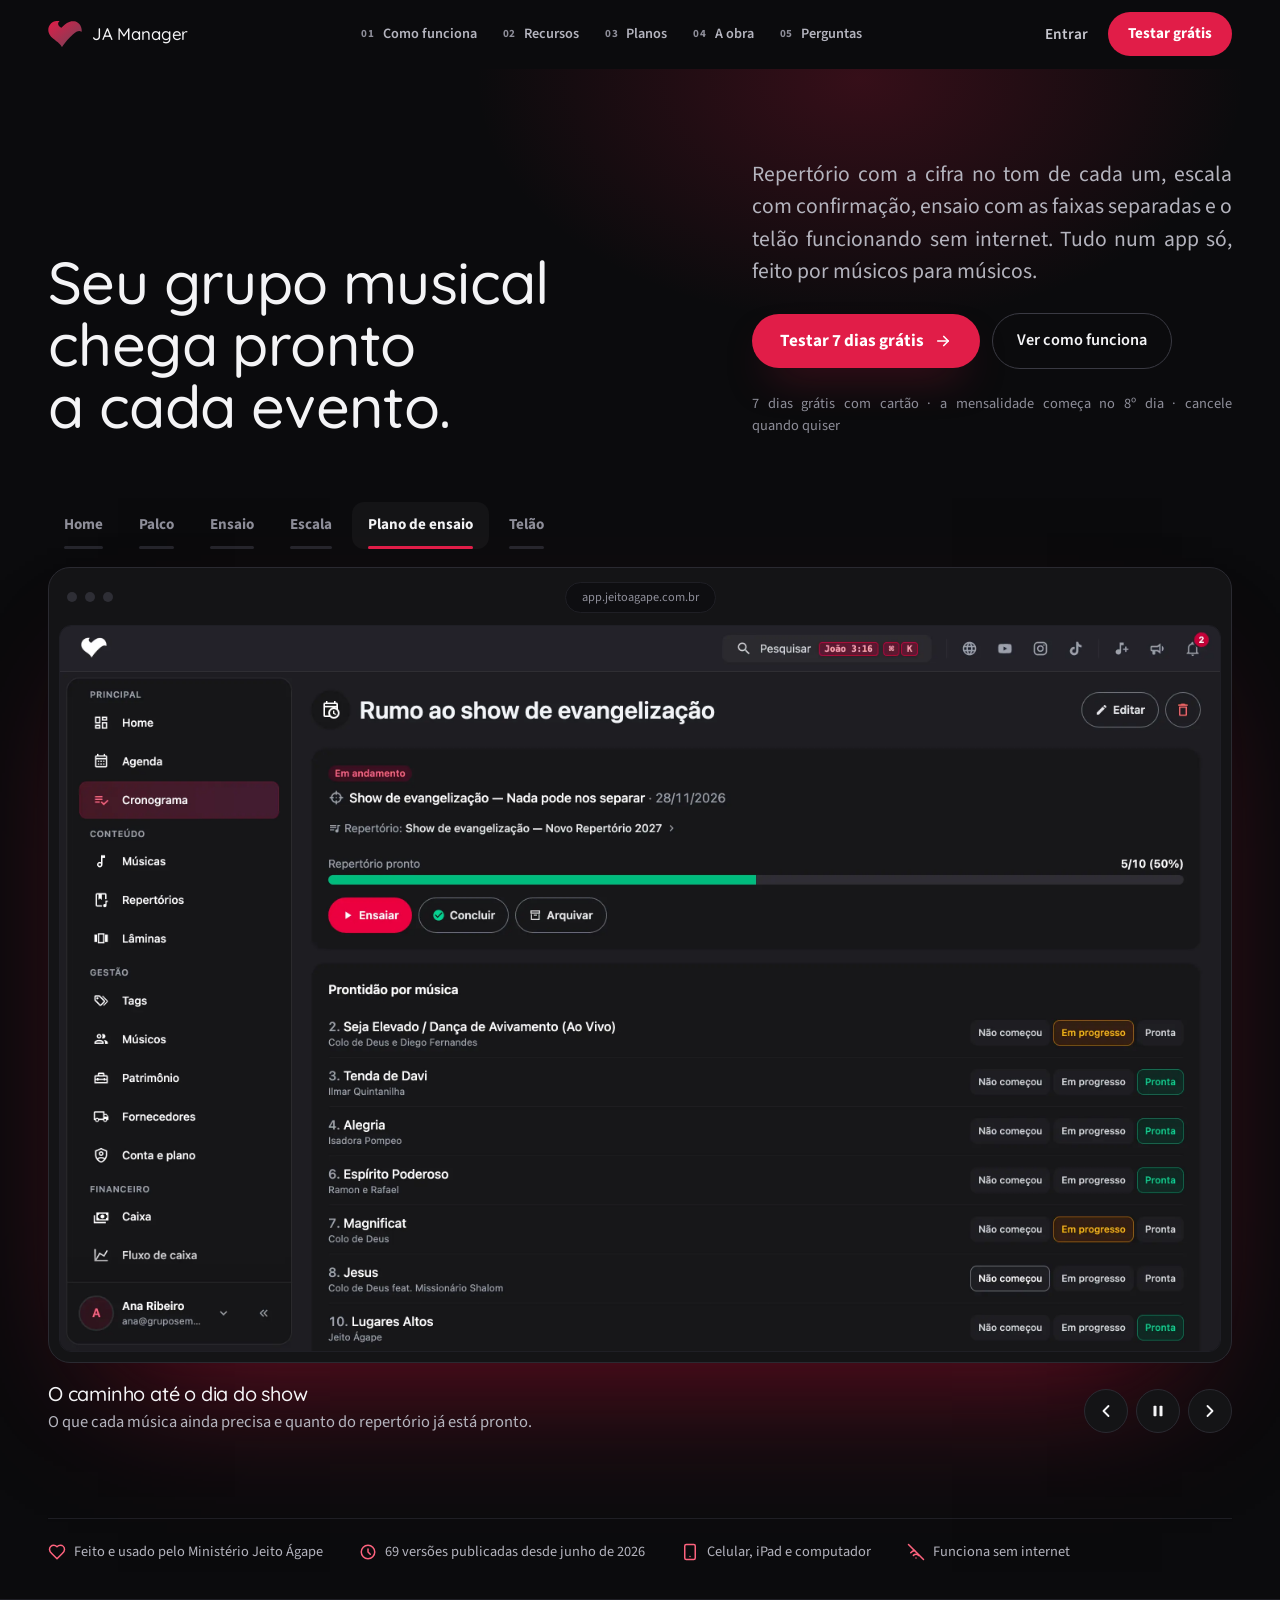
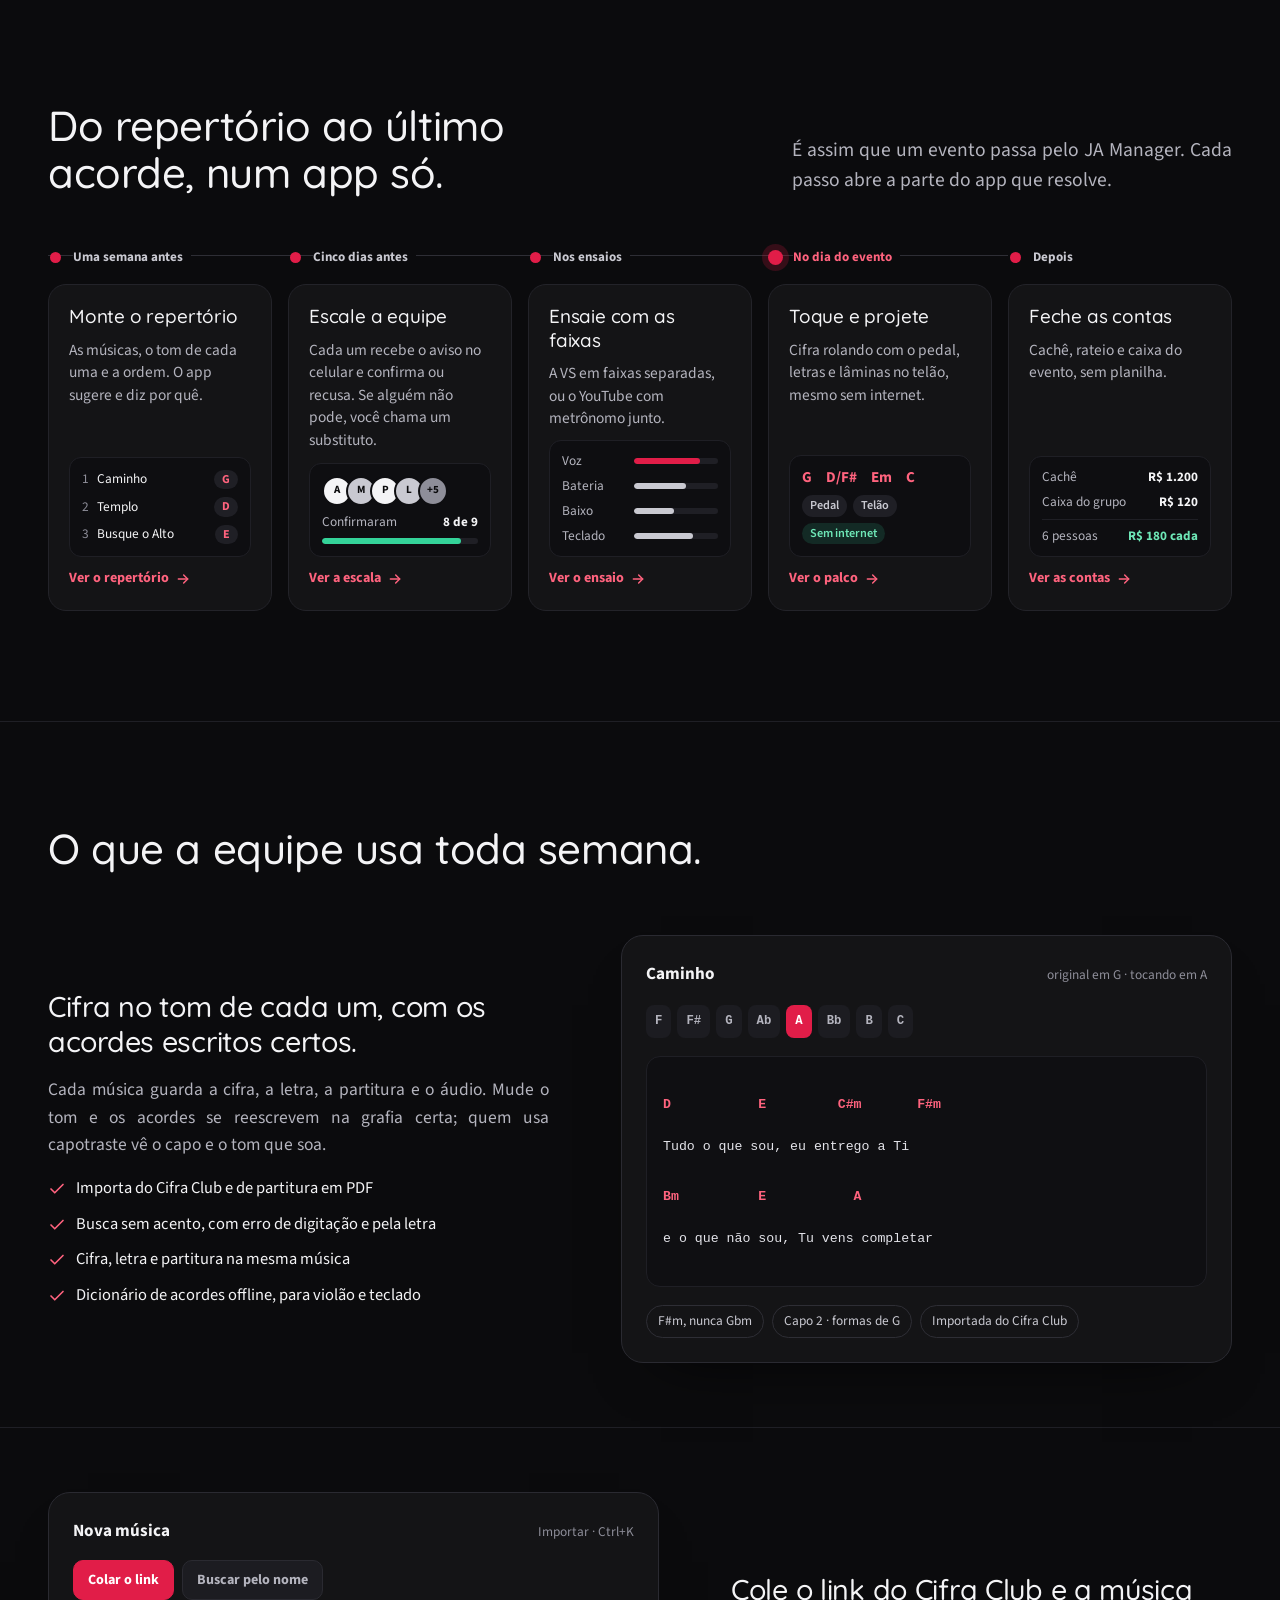
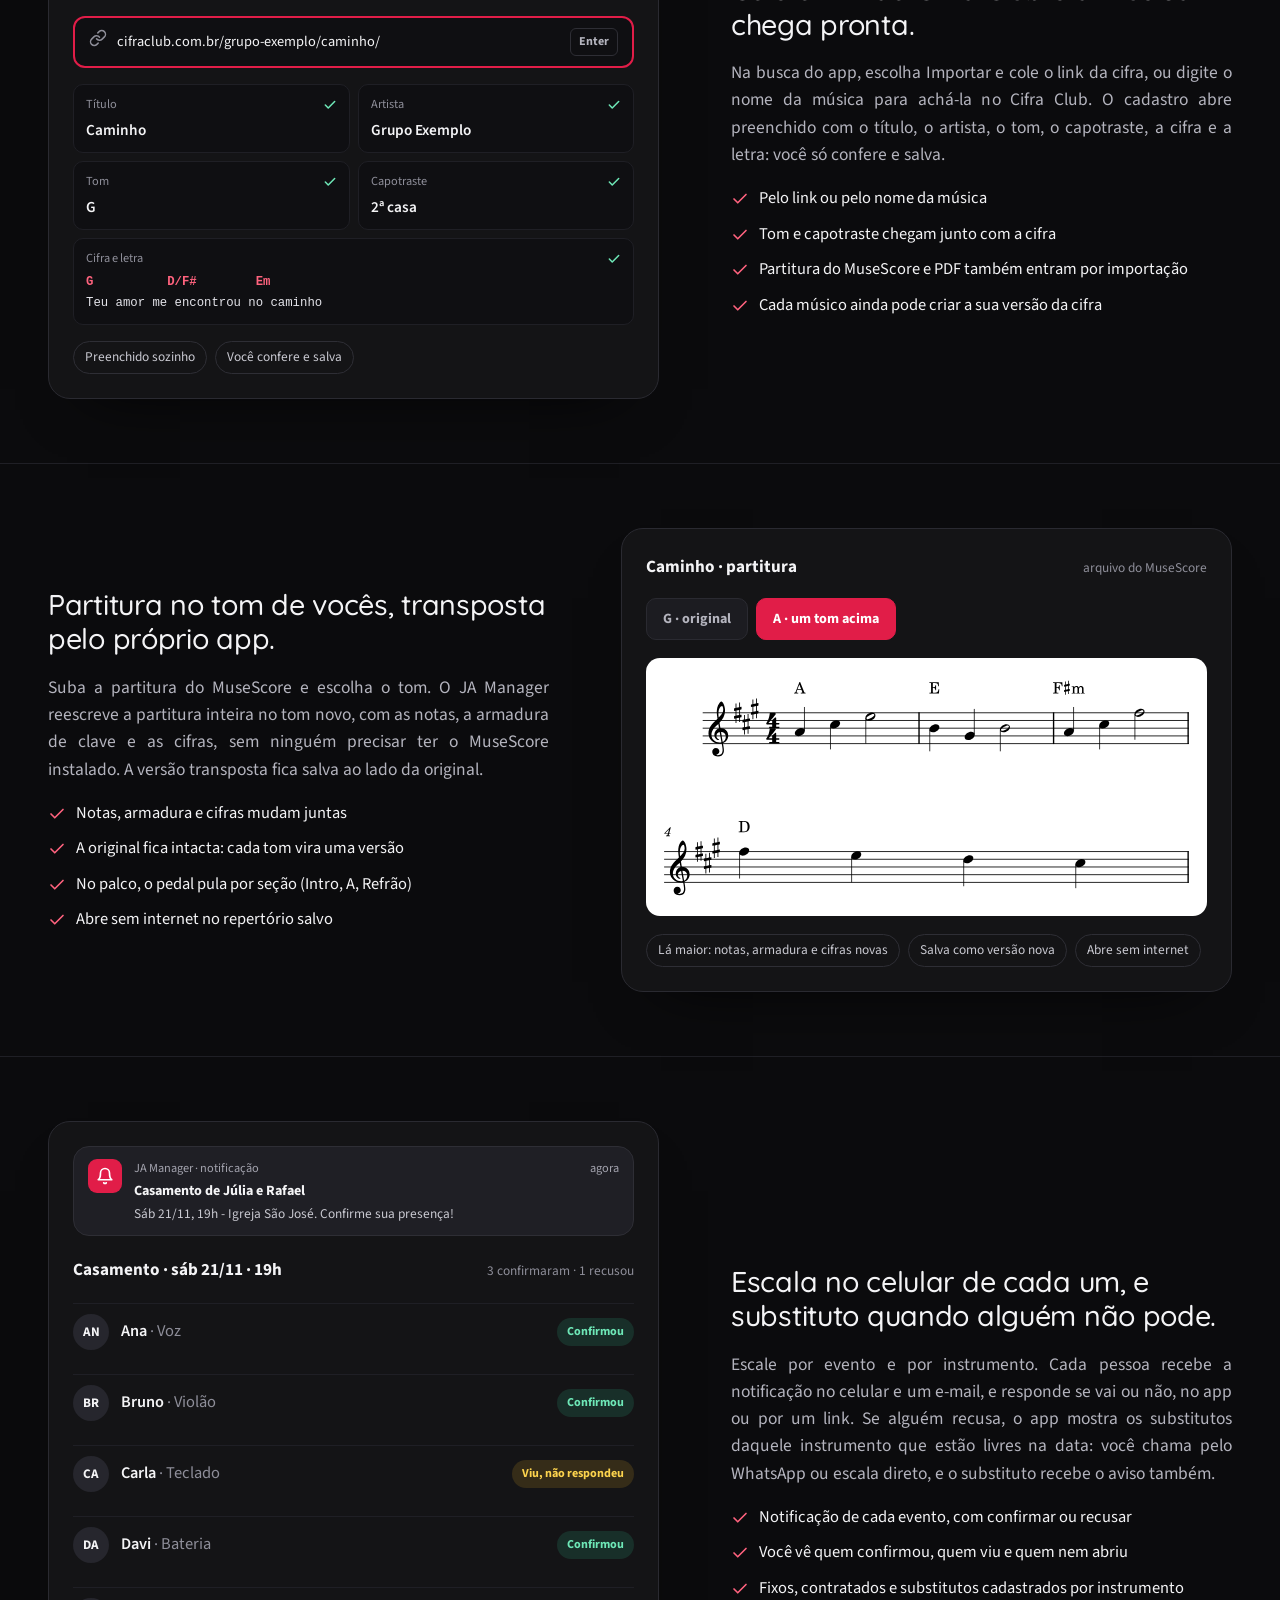
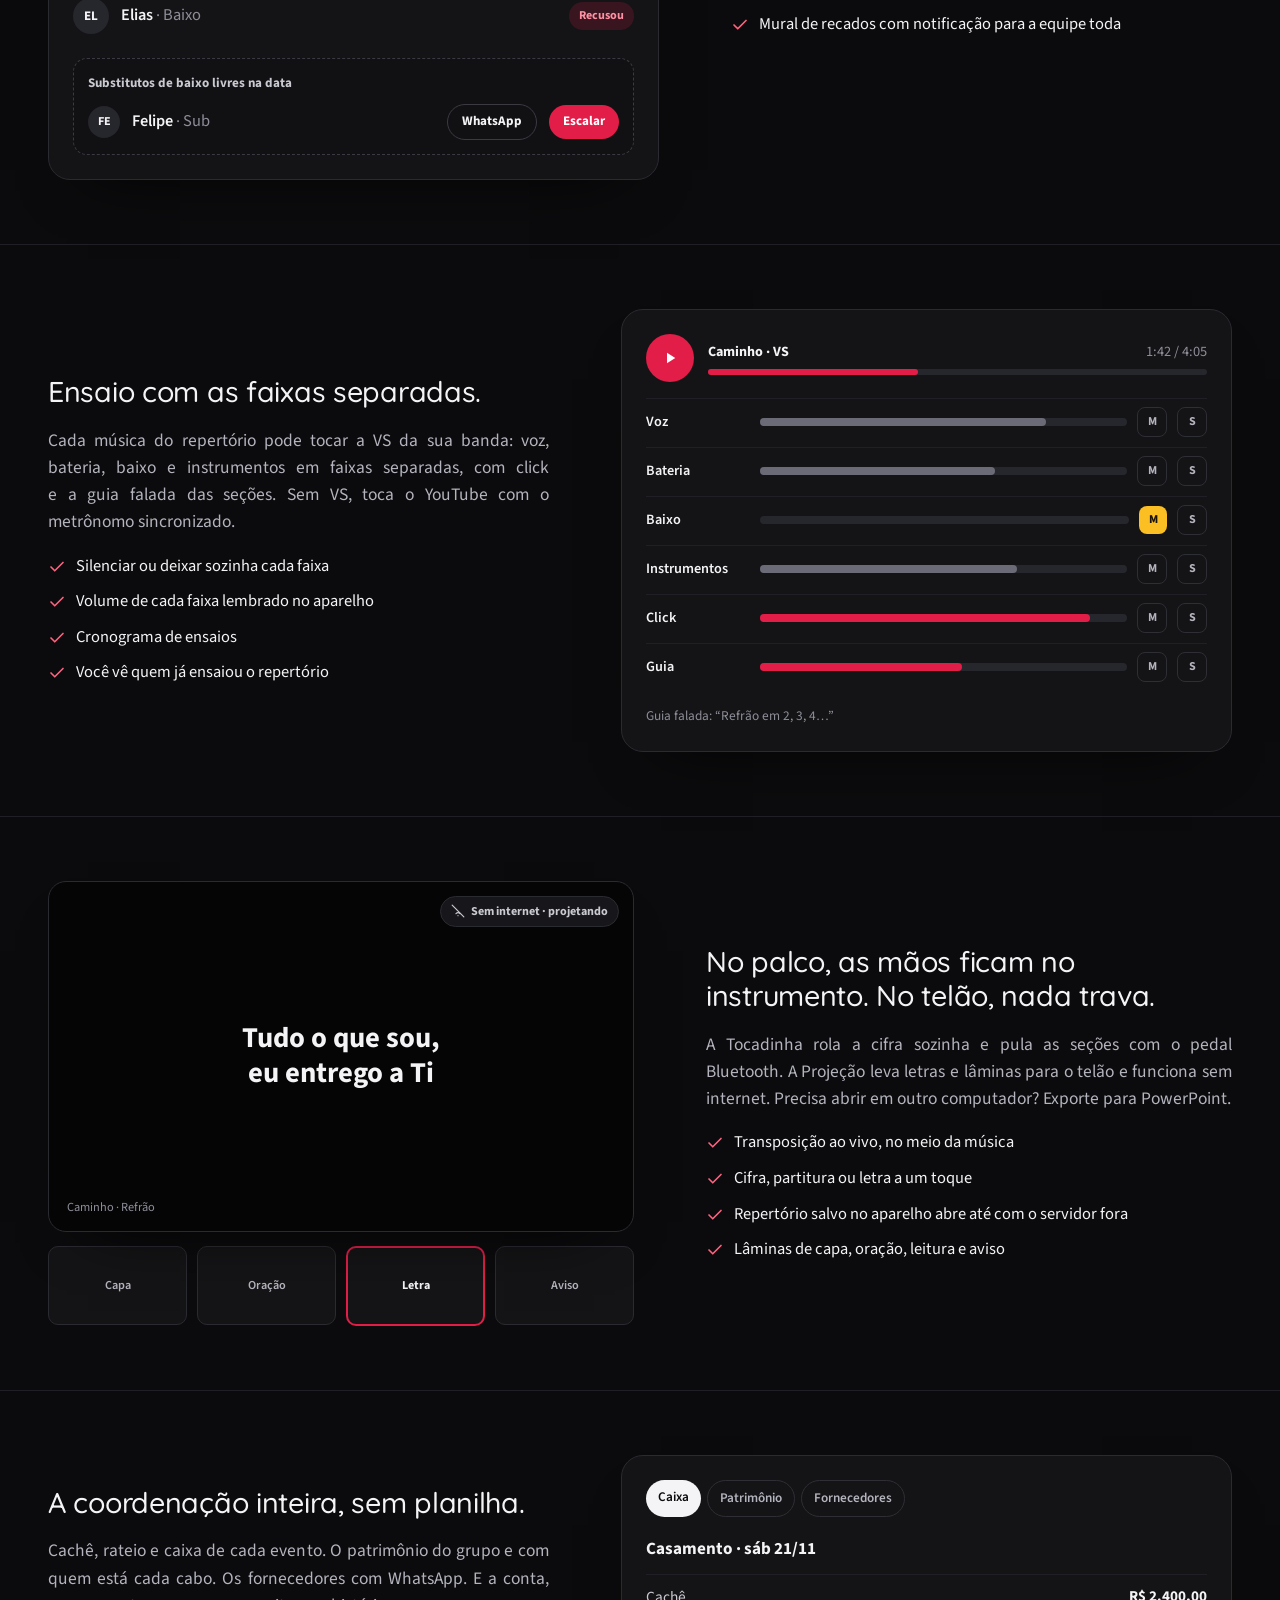
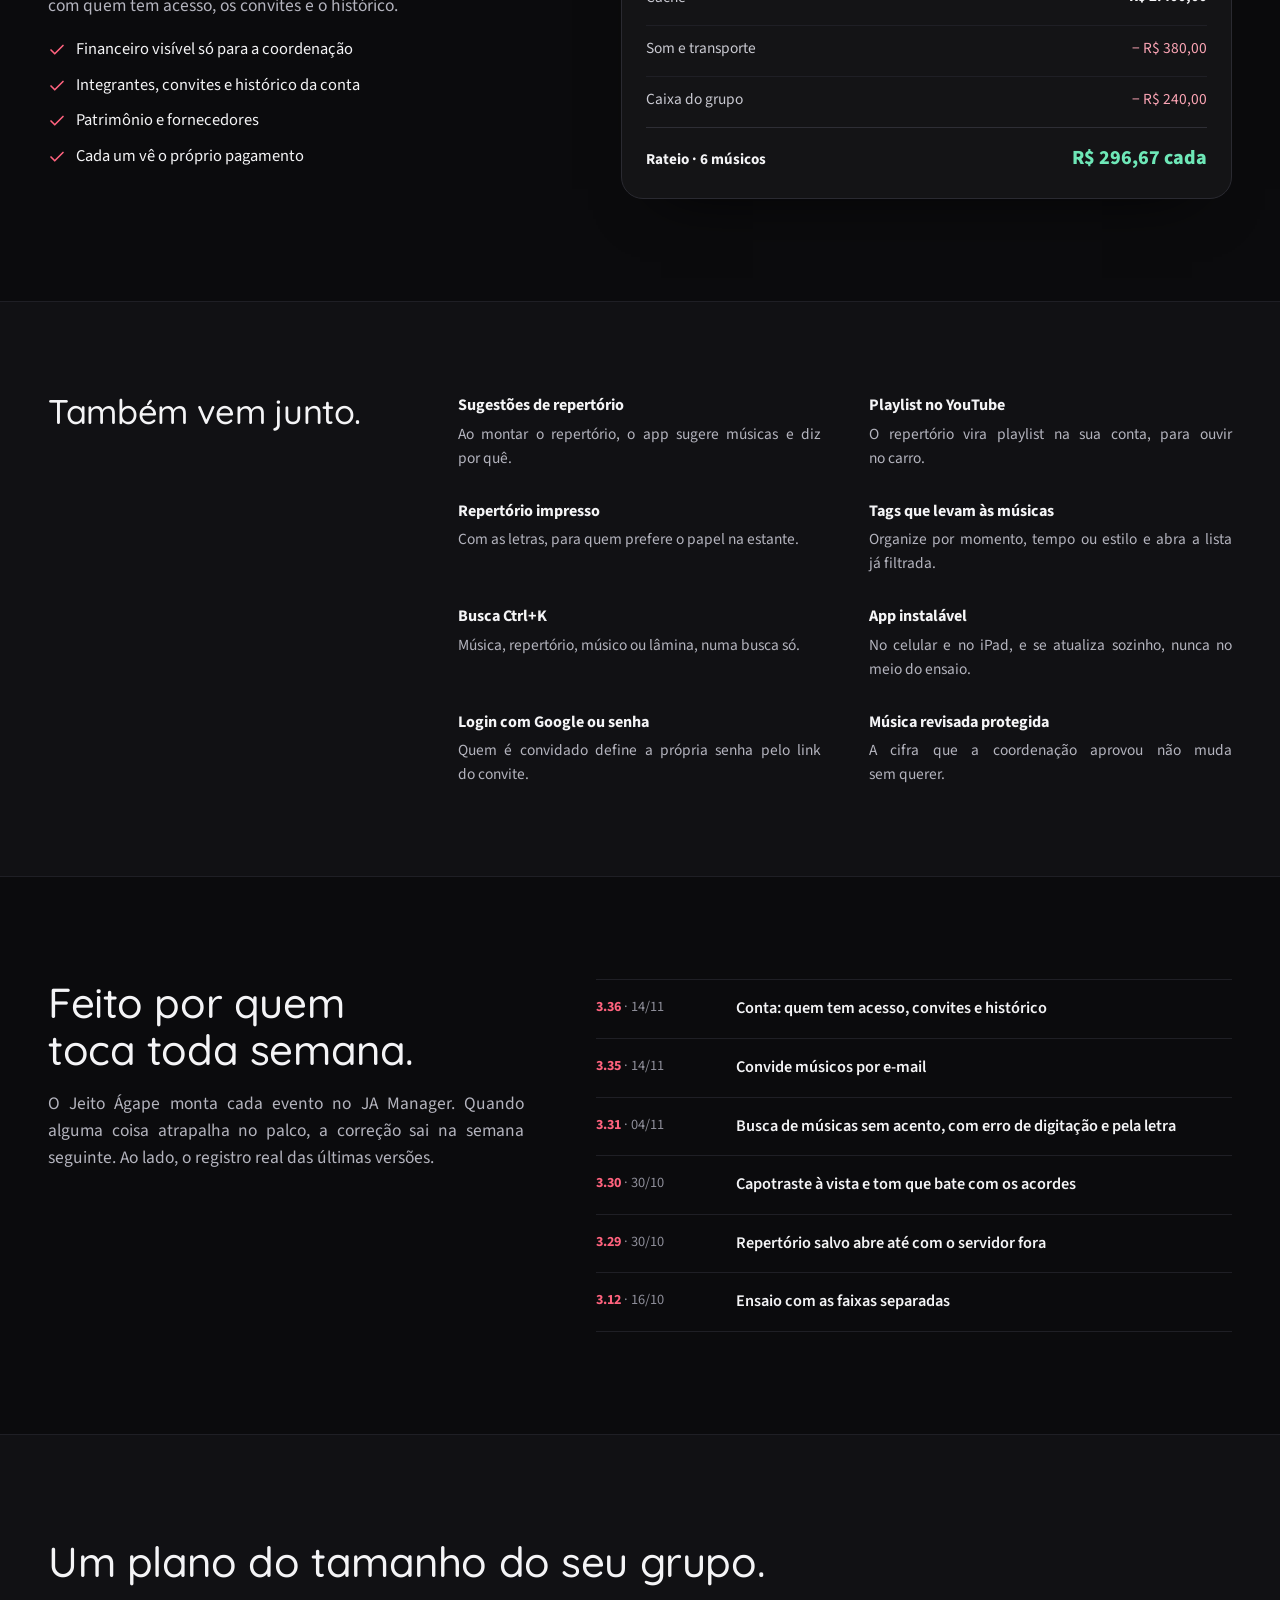
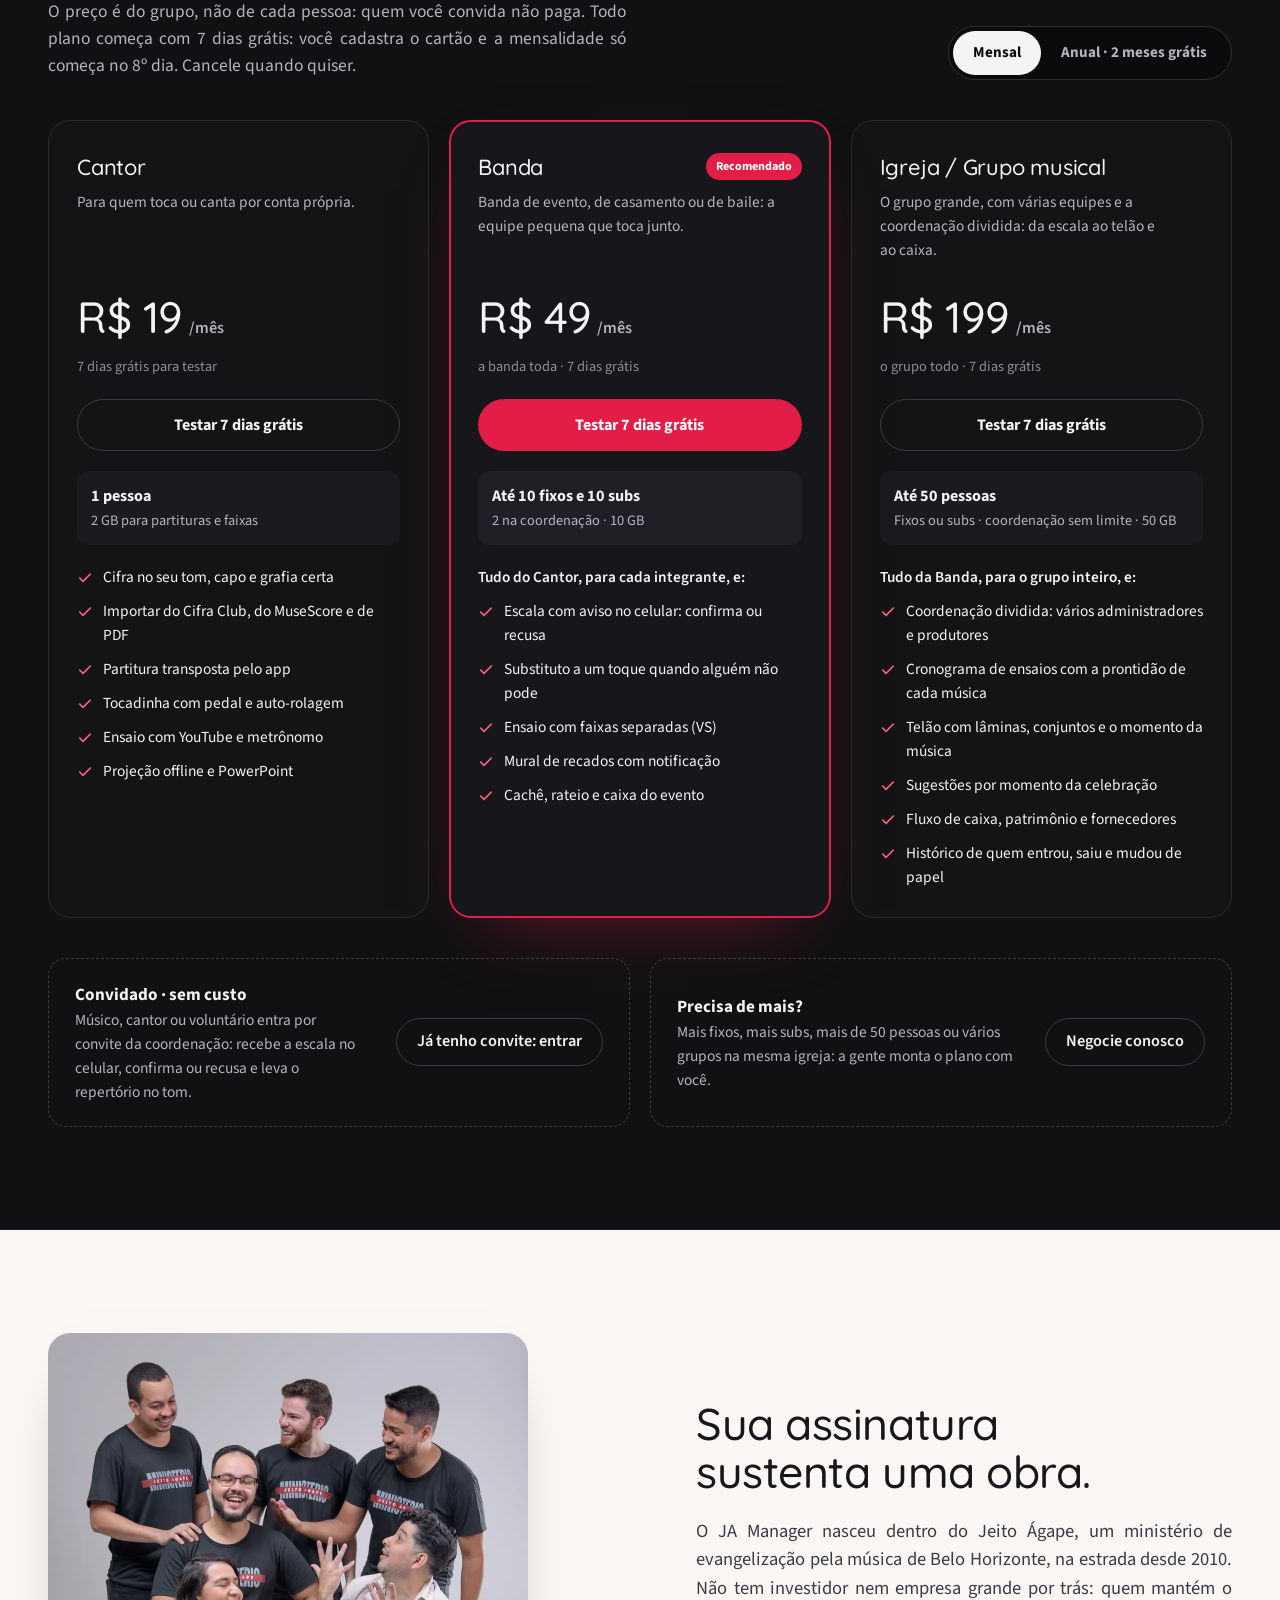
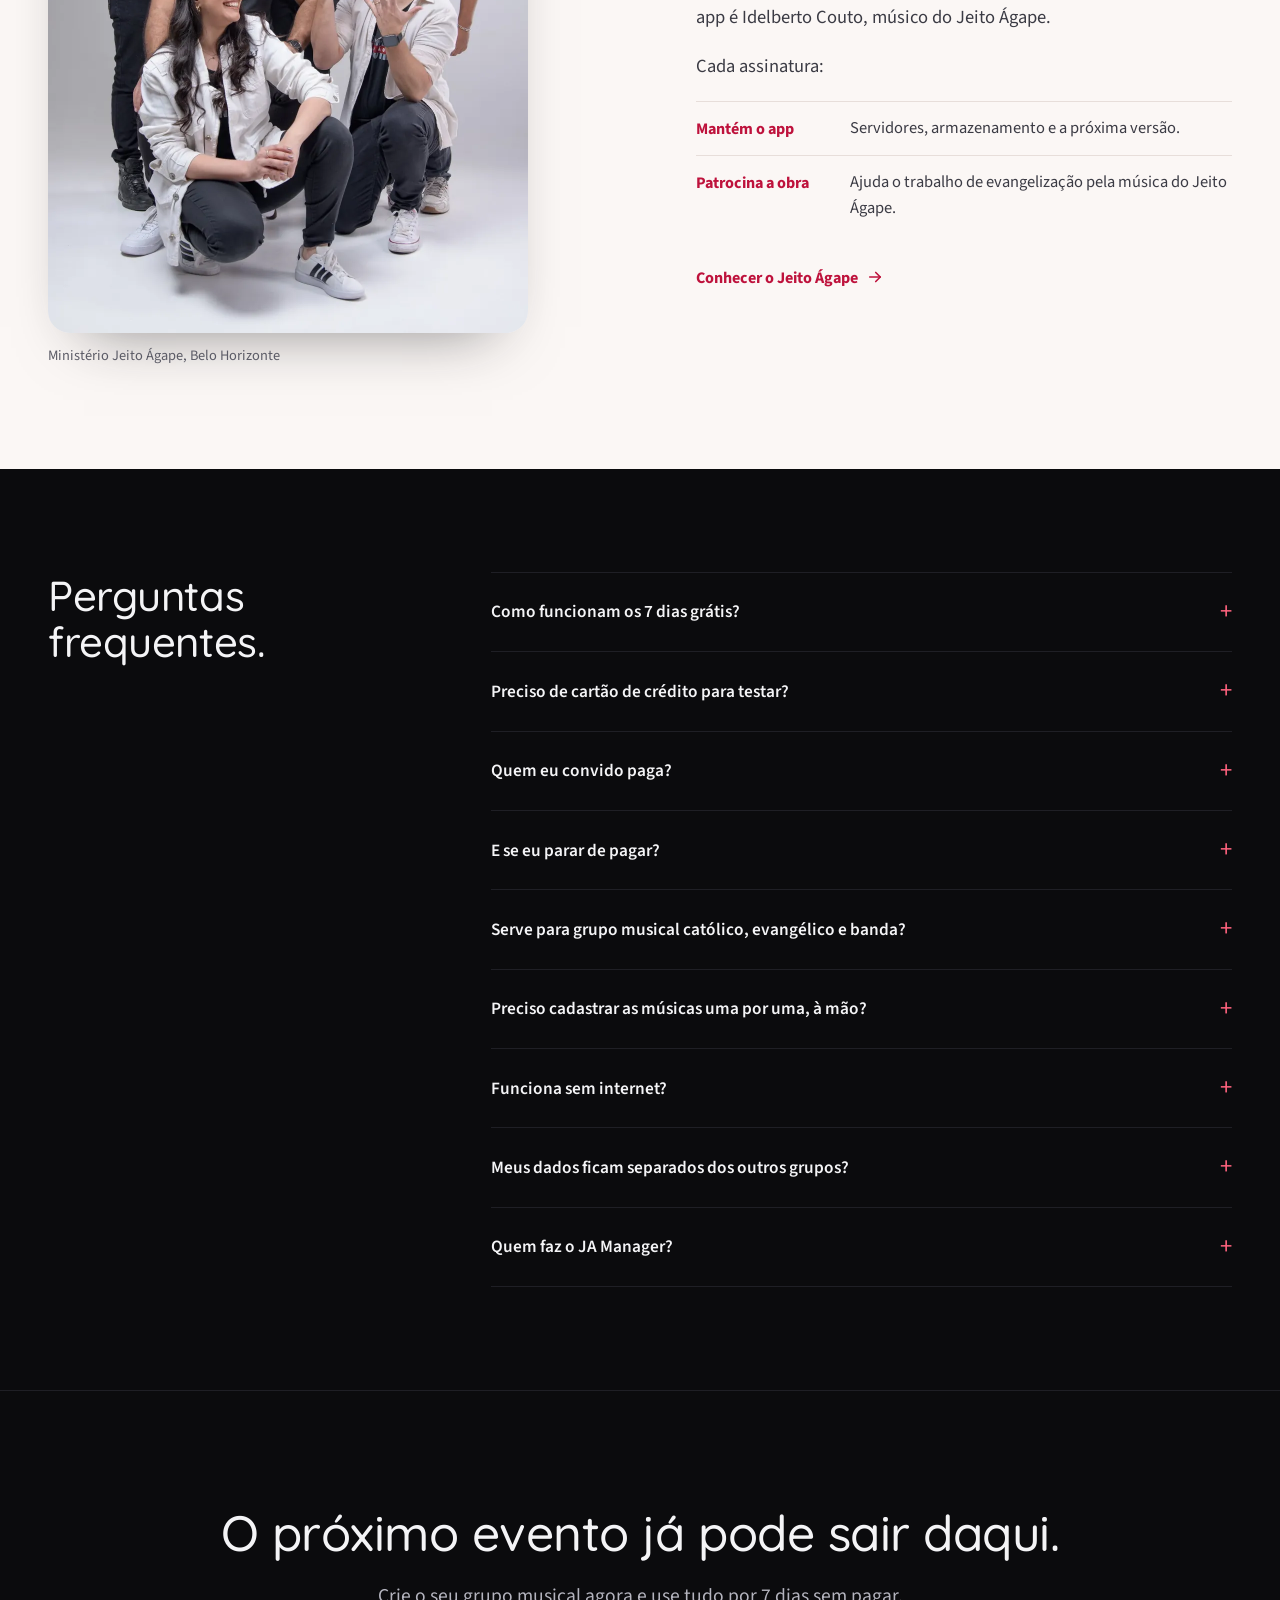
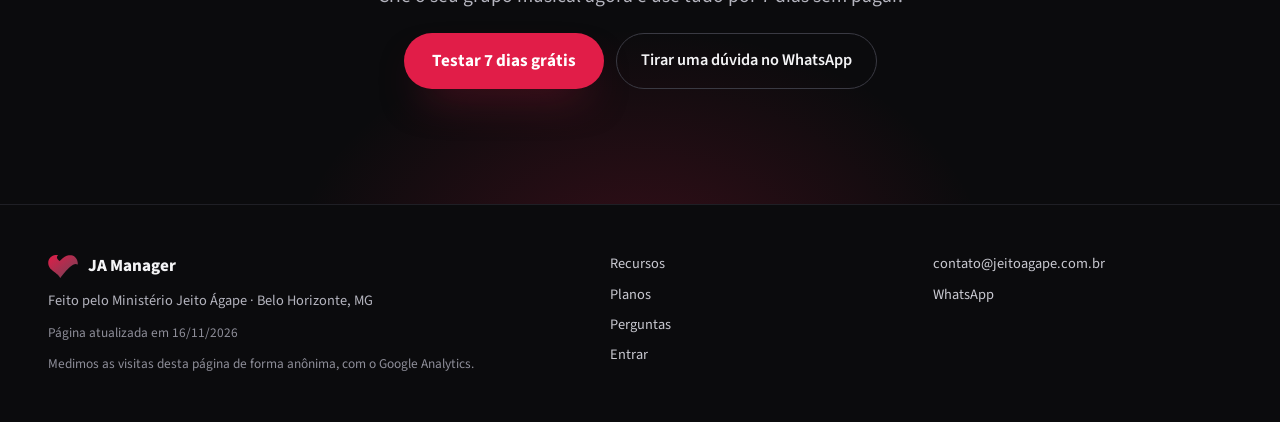
==== commit 046e2f42: "feat(landing): "Testar 7 dias grátis" leva ao cadastro no Control Tower Os botões de teste (menu, ab" ====
--- a/index.html
+++ b/index.html
@@ -92,24 +92,24 @@
           "name": "Cantor",
           "price": "19",
           "priceCurrency": "BRL",
-          "url": "https://jam.jeitoagape.com.br/#planos",
-          "availability": "https://schema.org/PreOrder"
+          "url": "https://tower.if-apps.com.br/pagar/jam?plano=cantor&ciclo=mensal",
+          "availability": "https://schema.org/InStock"
         },
         {
           "@type": "Offer",
           "name": "Banda",
           "price": "49",
           "priceCurrency": "BRL",
-          "url": "https://jam.jeitoagape.com.br/#planos",
-          "availability": "https://schema.org/PreOrder"
+          "url": "https://tower.if-apps.com.br/pagar/jam?plano=banda&ciclo=mensal",
+          "availability": "https://schema.org/InStock"
         },
         {
           "@type": "Offer",
           "name": "Igreja / Grupo musical",
           "price": "199",
           "priceCurrency": "BRL",
-          "url": "https://jam.jeitoagape.com.br/#planos",
-          "availability": "https://schema.org/PreOrder"
+          "url": "https://tower.if-apps.com.br/pagar/jam?plano=igreja&ciclo=mensal",
+          "availability": "https://schema.org/InStock"
         }
       ],
       "creator": {
@@ -133,7 +133,7 @@
           "name": "Como funcionam os 7 dias grátis?",
           "acceptedAnswer": {
             "@type": "Answer",
-            "text": "Você chama a gente no WhatsApp, conta o tamanho do grupo e a gente cria o seu grupo musical. Você usa tudo por 7 dias sem pagar e, para continuar, escolhe o plano."
+            "text": "Você escolhe o plano, dá o nome do grupo e o seu e-mail e cadastra o cartão. O link para criar a senha chega no seu e-mail, e você usa tudo por 7 dias. No cadastro, R$ 1,00 valida o cartão e é descontado da 1ª mensalidade, cobrada no 8º dia. Se cancelar antes, o R$ 1,00 volta para o seu cartão."
           }
         },
         {
@@ -141,7 +141,7 @@
           "name": "Preciso de cartão de crédito para testar?",
           "acceptedAnswer": {
             "@type": "Answer",
-            "text": "Não. Hoje o teste começa pelo WhatsApp e não pede cartão. No anual você paga 10 meses e usa 12."
+            "text": "Sim. O cartão fica no formulário seguro do AbacatePay, e nos 7 dias de teste só R$ 1,00 é cobrado, para validar o cartão; ele é descontado da 1ª mensalidade. Você cancela quando quiser. No anual você paga 10 meses e usa 12."
           }
         },
         {
@@ -304,7 +304,7 @@
 </ol>
 <div style="margin-left: auto; display: flex; align-items: center; gap: 10px; flex: none">
 <a class="so-largo topo-link" href="https://app.jeitoagape.com.br/#/login">Entrar</a>
-<a href="https://wa.me/5531991267983?text=Ol%C3%A1%21%20Quero%20testar%20o%20JA%20Manager%20por%207%20dias.%20Cheguei%20pelo%20menu%20do%20site." target="_blank" rel="noopener" data-cta="menu" class="cta-topo" style="display: inline-flex; align-items: center; justify-content: center; min-height: 44px; padding: 0 20px; border-radius: 999px; background: #E11D48; color: #FFFFFF; font-weight: 700; font-size: 15px; text-decoration: none; white-space: nowrap; flex: none">Testar<span class="sem-estreito">&nbsp;grátis</span></a>
+<a href="https://tower.if-apps.com.br/pagar/jam" data-cta="menu" class="cta-topo" style="display: inline-flex; align-items: center; justify-content: center; min-height: 44px; padding: 0 20px; border-radius: 999px; background: #E11D48; color: #FFFFFF; font-weight: 700; font-size: 15px; text-decoration: none; white-space: nowrap; flex: none">Testar<span class="sem-estreito">&nbsp;grátis</span></a>
 <details class="menu-movel so-estreito" style="position: relative; flex: none"><summary aria-label="Abrir o menu" style="display: flex; align-items: center; justify-content: center; width: 44px; height: 44px; border-radius: 999px; border: 1px solid #2A2A31; color: #F4F4F6"><svg width="20" height="20" viewBox="0 0 24 24" fill="none" stroke="currentColor" stroke-width="2" stroke-linecap="round" aria-hidden="true"><path d="M4 7h16M4 12h16M4 17h16"/></svg></summary><div style="position: absolute; right: 0; top: calc(100% + 10px); width: min(320px, calc(100vw - 32px)); background: #141418; border: 1px solid #2A2A31; border-radius: 18px; padding: 8px; box-shadow: 0 24px 60px -20px rgba(0,0,0,0.85)"><ol style="list-style: none; margin: 0; padding: 0"><li><a class="faixa-movel" data-secao="semana" href="#semana"><span class="faixa-n">01</span>Como funciona</a></li><li><a class="faixa-movel" data-secao="recursos" href="#recursos"><span class="faixa-n">02</span>Recursos</a></li><li><a class="faixa-movel" data-secao="planos" href="#planos"><span class="faixa-n">03</span>Planos</a></li><li><a class="faixa-movel" data-secao="obra" href="#obra"><span class="faixa-n">04</span>A obra</a></li><li><a class="faixa-movel" data-secao="perguntas" href="#perguntas"><span class="faixa-n">05</span>Perguntas</a></li></ol><div style="height: 1px; background: #1F1F25; margin: 8px 6px"></div><a class="faixa-movel" href="https://app.jeitoagape.com.br/#/login">Entrar</a></div></details>
 </div>
 </nav>
@@ -326,11 +326,11 @@
 <div style="flex: 1 1 380px; max-width: 480px; min-width: 0; display: flex; flex-direction: column; gap: 24px">
 <p style="margin: 0; font-size: clamp(17px, 0.5vw + 15px, 21px); line-height: 1.55; color: #B4B4BE; max-width: 32em">Repertório com a cifra no tom de cada um, escala com confirmação, ensaio com as faixas separadas e o telão funcionando sem internet. Tudo num app só, feito por músicos para músicos.</p>
 <div style="display: flex; flex-wrap: wrap; gap: 12px; align-items: center">
-<a href="https://wa.me/5531991267983?text=Ol%C3%A1%21%20Quero%20testar%20o%20JA%20Manager%20por%207%20dias.%20Cheguei%20pelo%20come%C3%A7o%20do%20site." target="_blank" rel="noopener" data-cta="hero" style="display: inline-flex; align-items: center; gap: 10px; min-height: 54px; padding: 0 28px; border-radius: 999px; background: #E11D48; color: #FFFFFF; font-weight: 700; font-size: 17px; text-decoration: none; box-shadow: 0 20px 44px -20px rgba(225,29,72,0.55)">Testar 7 dias grátis
+<a href="https://tower.if-apps.com.br/pagar/jam" data-cta="hero" style="display: inline-flex; align-items: center; gap: 10px; min-height: 54px; padding: 0 28px; border-radius: 999px; background: #E11D48; color: #FFFFFF; font-weight: 700; font-size: 17px; text-decoration: none; box-shadow: 0 20px 44px -20px rgba(225,29,72,0.55)">Testar 7 dias grátis
 <svg width="18" height="18" viewBox="0 0 24 24" fill="none" stroke="currentColor" stroke-width="2.2" stroke-linecap="round" stroke-linejoin="round" aria-hidden="true"><path d="M5 12h14"></path><path d="m13 6 6 6-6 6"></path></svg></a>
 <a href="#semana" style="display: inline-flex; align-items: center; min-height: 54px; padding: 0 24px; border-radius: 999px; border: 1px solid #3A3A43; color: #F4F4F6; font-weight: 600; font-size: 16px; text-decoration: none">Ver como funciona</a>
 </div>
-<p style="margin: 0; font-size: 14px; color: #8E8E99">7 dias grátis para testar · começa pelo WhatsApp · quem você convida não paga</p>
+<p style="margin: 0; font-size: 14px; color: #8E8E99">7 dias grátis com cartão · a mensalidade começa no 8º dia · cancele quando quiser</p>
 </div>
 </div>
 <div data-carrossel role="region" aria-roledescription="carrossel" aria-label="Telas do JA Manager" style="--acc: #E11D48; display: flex; flex-direction: column; gap: 18px">
@@ -758,7 +758,7 @@
 <div style="display: flex; flex-wrap: wrap; align-items: flex-end; justify-content: space-between; gap: 24px 48px">
 <div style="flex: 1 1 420px; display: flex; flex-direction: column; gap: 14px">
 <h2 id="h-planos" style="margin: 0; font-size: clamp(28px, 2.2vw + 14px, 44px); line-height: 1.1; font-weight: 700; letter-spacing: -0.015em">Um plano do tamanho do seu grupo.</h2>
-<p style="margin: 0; color: #B4B4BE; font-size: 17px; line-height: 1.6; max-width: 34em">O preço é do grupo, não de cada pessoa: quem você convida não paga. Todo plano começa com 7 dias grátis para testar.</p>
+<p style="margin: 0; color: #B4B4BE; font-size: 17px; line-height: 1.6; max-width: 34em">O preço é do grupo, não de cada pessoa: quem você convida não paga. Todo plano começa com 7 dias grátis: você cadastra o cartão e a mensalidade só começa no 8º dia. Cancele quando quiser.</p>
 </div>
 <div role="group" aria-label="Ciclo de cobrança" style="display: inline-flex; padding: 4px; border-radius: 999px; border: 1px solid #2E2E35; background: #0B0B0D">
 <button type="button" data-acao="escolherMensal" aria-pressed="true" style="min-height: 44px; padding: 0 20px; border: 0; border-radius: 999px; font: inherit; font-size: 15px; font-weight: 700; cursor: pointer; background: #F4F4F6; color: #0B0B0D" data-tpl data-t-aria-pressed="[[mensalPressed]]" data-t-style="min-height: 44px; padding: 0 20px; border: 0; border-radius: 999px; font: inherit; font-size: 15px; font-weight: 700; cursor: pointer; background: [[mensalBg]]; color: [[mensalFg]]">Mensal</button>
@@ -776,7 +776,7 @@
 <div style="display: flex; flex-wrap: wrap; align-items: baseline; gap: 6px"><span class="f-titulo" style="font-size: 44px; font-weight: 800; letter-spacing: -0.02em; font-variant-numeric: tabular-nums" data-tpl data-t-text="[[cantorPreco]]">R$ 19</span><span style="color: #B4B4BE; font-weight: 600" data-tpl data-t-text="[[unidade]]">/mês</span></div>
 <span style="font-size: 14px; color: #8E8E99" data-tpl data-t-text="[[cantorNota]]">7 dias grátis para testar</span>
 </div>
-<a href="https://wa.me/5531991267983?text=Ol%C3%A1%21%20Quero%20testar%20o%20JA%20Manager%20por%207%20dias%20%28plano%20Cantor%29.%20Cheguei%20pela%20se%C3%A7%C3%A3o%20de%20planos%20do%20site." target="_blank" rel="noopener" data-cta="planos" data-plano="cantor" style="display: flex; align-items: center; justify-content: center; min-height: 50px; border-radius: 999px; border: 1px solid #3A3A43; color: #F4F4F6; font-weight: 700; text-decoration: none">Testar 7 dias grátis</a>
+<a href="https://tower.if-apps.com.br/pagar/jam?plano=cantor&amp;ciclo=mensal" data-cta="planos" data-plano="cantor" data-tpl data-t-href="[[ctaCantor]]" style="display: flex; align-items: center; justify-content: center; min-height: 50px; border-radius: 999px; border: 1px solid #3A3A43; color: #F4F4F6; font-weight: 700; text-decoration: none">Testar 7 dias grátis</a>
 <div style="display: flex; flex-direction: column; gap: 2px; padding: 12px 14px; border-radius: 12px; background: #1A1A1F"><b style="font-size: 16px; font-weight: 700; color: #F4F4F6">1 pessoa</b><span style="font-size: 14px; color: #B4B4BE">2 GB para partituras e faixas</span></div>
 <ul style="list-style: none; margin: 0; padding: 0; display: flex; flex-direction: column; gap: 10px; font-size: 15px">
 <li style="display: flex; gap: 10px"><svg width="16" height="16" viewBox="0 0 24 24" fill="none" stroke="currentColor" stroke-width="2.4" stroke-linecap="round" stroke-linejoin="round" aria-hidden="true" style="flex: none; margin-top: 5px; color: #FF637E"><path d="M20 6 9 17l-5-5"></path></svg>Cifra no seu tom, capo e grafia certa</li>
@@ -797,7 +797,7 @@
 <div style="display: flex; flex-wrap: wrap; align-items: baseline; gap: 6px"><span class="f-titulo" style="font-size: 44px; font-weight: 800; letter-spacing: -0.02em; font-variant-numeric: tabular-nums" data-tpl data-t-text="[[bandaPreco]]">R$ 49</span><span style="color: #B4B4BE; font-weight: 600" data-tpl data-t-text="[[unidade]]">/mês</span></div>
 <span style="font-size: 14px; color: #8E8E99" data-tpl data-t-text="[[bandaNota]]">a banda toda · 7 dias grátis</span>
 </div>
-<a href="https://wa.me/5531991267983?text=Ol%C3%A1%21%20Quero%20testar%20o%20JA%20Manager%20por%207%20dias%20%28plano%20Banda%29.%20Cheguei%20pela%20se%C3%A7%C3%A3o%20de%20planos%20do%20site." target="_blank" rel="noopener" data-cta="planos" data-plano="banda" style="display: flex; align-items: center; justify-content: center; min-height: 50px; border-radius: 999px; background: #E11D48; color: #FFFFFF; font-weight: 700; text-decoration: none">Testar 7 dias grátis</a>
+<a href="https://tower.if-apps.com.br/pagar/jam?plano=banda&amp;ciclo=mensal" data-cta="planos" data-plano="banda" data-tpl data-t-href="[[ctaBanda]]" style="display: flex; align-items: center; justify-content: center; min-height: 50px; border-radius: 999px; background: #E11D48; color: #FFFFFF; font-weight: 700; text-decoration: none">Testar 7 dias grátis</a>
 <div style="display: flex; flex-direction: column; gap: 2px; padding: 12px 14px; border-radius: 12px; background: #1F1F25"><b style="font-size: 16px; font-weight: 700; color: #F4F4F6">Até 10 fixos e 10 subs</b><span style="font-size: 14px; color: #B4B4BE">2 na coordenação · 10 GB</span></div>
 <ul style="list-style: none; margin: 0; padding: 0; display: flex; flex-direction: column; gap: 10px; font-size: 15px">
 <li style="display: flex; gap: 10px; color: #F4F4F6; font-weight: 600">Tudo do Cantor, para cada integrante, e:</li>
@@ -818,7 +818,7 @@
 <div style="display: flex; flex-wrap: wrap; align-items: baseline; gap: 6px"><span class="f-titulo" style="font-size: 44px; font-weight: 800; letter-spacing: -0.02em; font-variant-numeric: tabular-nums" data-tpl data-t-text="[[igrejaPreco]]">R$ 199</span><span style="color: #B4B4BE; font-weight: 600" data-tpl data-t-text="[[unidade]]">/mês</span></div>
 <span style="font-size: 14px; color: #8E8E99" data-tpl data-t-text="[[igrejaNota]]">o grupo todo · 7 dias grátis</span>
 </div>
-<a href="https://wa.me/5531991267983?text=Ol%C3%A1%21%20Quero%20testar%20o%20JA%20Manager%20por%207%20dias%20%28plano%20Igreja%20/%20Grupo%20musical%29.%20Cheguei%20pela%20se%C3%A7%C3%A3o%20de%20planos%20do%20site." target="_blank" rel="noopener" data-cta="planos" data-plano="igreja" style="display: flex; align-items: center; justify-content: center; min-height: 50px; border-radius: 999px; border: 1px solid #3A3A43; color: #F4F4F6; font-weight: 700; text-decoration: none">Testar 7 dias grátis</a>
+<a href="https://tower.if-apps.com.br/pagar/jam?plano=igreja&amp;ciclo=mensal" data-cta="planos" data-plano="igreja" data-tpl data-t-href="[[ctaIgreja]]" style="display: flex; align-items: center; justify-content: center; min-height: 50px; border-radius: 999px; border: 1px solid #3A3A43; color: #F4F4F6; font-weight: 700; text-decoration: none">Testar 7 dias grátis</a>
 <div style="display: flex; flex-direction: column; gap: 2px; padding: 12px 14px; border-radius: 12px; background: #1A1A1F"><b style="font-size: 16px; font-weight: 700; color: #F4F4F6">Até 50 pessoas</b><span style="font-size: 14px; color: #B4B4BE">Fixos ou subs · coordenação sem limite · 50 GB</span></div>
 <ul style="list-style: none; margin: 0; padding: 0; display: flex; flex-direction: column; gap: 10px; font-size: 15px">
 <li style="display: flex; gap: 10px; color: #F4F4F6; font-weight: 600">Tudo da Banda, para o grupo inteiro, e:</li>
@@ -875,8 +875,8 @@
 <div style="max-width: 1200px; margin: 0 auto; padding: clamp(72px, 8vw, 112px) clamp(20px, 4vw, 48px); display: flex; flex-wrap: wrap; gap: 40px 72px">
 <h2 id="h-faq" style="flex: 1 1 280px; margin: 0; font-size: clamp(28px, 2.2vw + 14px, 44px); line-height: 1.1; font-weight: 700; letter-spacing: -0.015em">Perguntas frequentes.</h2>
 <div style="flex: 2 1 560px; min-width: 0; display: flex; flex-direction: column">
-<details style="border-top: 1px solid #1F1F25; padding: 4px 0"><summary style="display: flex; justify-content: space-between; align-items: center; gap: 16px; padding: 16px 0; font-weight: 600; font-size: 17px">Como funcionam os 7 dias grátis?<span class="faq-sinal" aria-hidden="true" style="flex: none; font-size: 24px; font-weight: 400; color: #FF637E">+</span></summary><p style="margin: 0 0 18px; color: #B4B4BE; max-width: 60ch">Você chama a gente no WhatsApp, conta o tamanho do grupo e a gente cria o seu grupo musical. Você usa tudo por 7 dias sem pagar e, para continuar, escolhe o plano.</p></details>
-<details style="border-top: 1px solid #1F1F25; padding: 4px 0"><summary style="display: flex; justify-content: space-between; align-items: center; gap: 16px; padding: 16px 0; font-weight: 600; font-size: 17px">Preciso de cartão de crédito para testar?<span class="faq-sinal" aria-hidden="true" style="flex: none; font-size: 24px; font-weight: 400; color: #FF637E">+</span></summary><p style="margin: 0 0 18px; color: #B4B4BE; max-width: 60ch">Não. Hoje o teste começa pelo WhatsApp e não pede cartão. No anual você paga 10 meses e usa 12.</p></details>
+<details style="border-top: 1px solid #1F1F25; padding: 4px 0"><summary style="display: flex; justify-content: space-between; align-items: center; gap: 16px; padding: 16px 0; font-weight: 600; font-size: 17px">Como funcionam os 7 dias grátis?<span class="faq-sinal" aria-hidden="true" style="flex: none; font-size: 24px; font-weight: 400; color: #FF637E">+</span></summary><p style="margin: 0 0 18px; color: #B4B4BE; max-width: 60ch">Você escolhe o plano, dá o nome do grupo e o seu e-mail e cadastra o cartão. O link para criar a senha chega no seu e-mail, e você usa tudo por 7 dias. No cadastro, R$ 1,00 valida o cartão e é descontado da 1ª mensalidade, cobrada no 8º dia. Se cancelar antes, o R$ 1,00 volta para o seu cartão.</p></details>
+<details style="border-top: 1px solid #1F1F25; padding: 4px 0"><summary style="display: flex; justify-content: space-between; align-items: center; gap: 16px; padding: 16px 0; font-weight: 600; font-size: 17px">Preciso de cartão de crédito para testar?<span class="faq-sinal" aria-hidden="true" style="flex: none; font-size: 24px; font-weight: 400; color: #FF637E">+</span></summary><p style="margin: 0 0 18px; color: #B4B4BE; max-width: 60ch">Sim. O cartão fica no formulário seguro do AbacatePay, e nos 7 dias de teste só R$ 1,00 é cobrado, para validar o cartão; ele é descontado da 1ª mensalidade. Você cancela quando quiser. No anual você paga 10 meses e usa 12.</p></details>
 <details style="border-top: 1px solid #1F1F25; padding: 4px 0"><summary style="display: flex; justify-content: space-between; align-items: center; gap: 16px; padding: 16px 0; font-weight: 600; font-size: 17px">Quem eu convido paga?<span class="faq-sinal" aria-hidden="true" style="flex: none; font-size: 24px; font-weight: 400; color: #FF637E">+</span></summary><p style="margin: 0 0 18px; color: #B4B4BE; max-width: 60ch">Não. O preço é do grupo: convidar a equipe não muda a conta até o limite do plano: 10 fixos e 10 subs na Banda, 50 pessoas no Igreja / Grupo musical. Quem é desativado libera a vaga. Se o grupo crescer, você troca de plano ou negocia com a gente.</p></details>
 <details style="border-top: 1px solid #1F1F25; padding: 4px 0"><summary style="display: flex; justify-content: space-between; align-items: center; gap: 16px; padding: 16px 0; font-weight: 600; font-size: 17px">E se eu parar de pagar?<span class="faq-sinal" aria-hidden="true" style="flex: none; font-size: 24px; font-weight: 400; color: #FF637E">+</span></summary><p style="margin: 0 0 18px; color: #B4B4BE; max-width: 60ch">Nada é apagado. A gente conversa com você e, se a assinatura não voltar, a conta fica só para leitura: o repertório continua abrindo, e tudo volta quando você retomar.</p></details>
 <details style="border-top: 1px solid #1F1F25; padding: 4px 0"><summary style="display: flex; justify-content: space-between; align-items: center; gap: 16px; padding: 16px 0; font-weight: 600; font-size: 17px">Serve para grupo musical católico, evangélico e banda?<span class="faq-sinal" aria-hidden="true" style="flex: none; font-size: 24px; font-weight: 400; color: #FF637E">+</span></summary><p style="margin: 0 0 18px; color: #B4B4BE; max-width: 60ch">Sim. O app organiza repertório, escala, ensaio e telão de qualquer grupo que toca junto, na igreja ou em eventos.</p></details>
@@ -894,7 +894,7 @@
 <h2 id="h-final" style="margin: 0; font-size: clamp(32px, 2.8vw + 14px, 54px); line-height: 1.06; font-weight: 800; letter-spacing: -0.02em; text-wrap: balance">O próximo evento já pode sair daqui.</h2>
 <p style="margin: 0; font-size: 19px; color: #B4B4BE; max-width: 32em">Crie o seu grupo musical agora e use tudo por 7 dias sem pagar.</p>
 <div style="display: flex; flex-wrap: wrap; justify-content: center; gap: 12px">
-<a href="https://wa.me/5531991267983?text=Ol%C3%A1%21%20Quero%20testar%20o%20JA%20Manager%20por%207%20dias.%20Cheguei%20pelo%20final%20do%20site." target="_blank" rel="noopener" data-cta="comecar" style="display: inline-flex; align-items: center; min-height: 54px; padding: 0 28px; border-radius: 999px; background: #E11D48; color: #FFFFFF; font-weight: 700; font-size: 17px; text-decoration: none; box-shadow: 0 20px 44px -20px rgba(225,29,72,0.55)">Testar 7 dias grátis</a>
+<a href="https://tower.if-apps.com.br/pagar/jam" data-cta="comecar" style="display: inline-flex; align-items: center; min-height: 54px; padding: 0 28px; border-radius: 999px; background: #E11D48; color: #FFFFFF; font-weight: 700; font-size: 17px; text-decoration: none; box-shadow: 0 20px 44px -20px rgba(225,29,72,0.55)">Testar 7 dias grátis</a>
 <a href="https://wa.me/5531991267983?text=Ol%C3%A1%21%20Quero%20conhecer%20o%20JA%20Manager.%20Cheguei%20pelo%20final%20do%20site." target="_blank" rel="noopener" data-cta="comecar" style="display: inline-flex; align-items: center; gap: 8px; min-height: 54px; padding: 0 24px; border-radius: 999px; border: 1px solid #3A3A43; color: #F4F4F6; font-weight: 600; font-size: 16px; text-decoration: none">Tirar uma dúvida no WhatsApp</a>
 </div>
 </div>
@@ -930,13 +930,17 @@
   var S = {};
   var $$ = function (s, c) { return Array.prototype.slice.call((c || document).querySelectorAll(s)); };
 
-  /* medição: clique no WhatsApp -> GA4 whatsapp_click (cta_location, plano) + dataLayer */
-  $$('a[href^="https://wa.me/"]').forEach(function (a) {
-    a.addEventListener('click', function () {
-      var p = { cta_location: a.getAttribute('data-cta') || 'outro', plano: a.getAttribute('data-plano') || '(sem plano)', link_url: a.href, transport_type: 'beacon' };
-      if (typeof window.gtag === 'function') window.gtag('event', 'whatsapp_click', p);
-      (window.dataLayer = window.dataLayer || []).push({ event: 'whatsapp_click', cta_location: p.cta_location, plano: p.plano });
-    });
+  /* medição: clique no WhatsApp -> GA4 whatsapp_click; clique que leva ao cadastro no Tower -> signup_click.
+     Os dois com cta_location e plano. O destino é lido na hora do clique: o seletor mensal/anual troca o dos planos. */
+  var CLIQUES = [['https://wa.me/', 'whatsapp_click'], ['https://tower.if-apps.com.br/pagar/', 'signup_click']];
+  document.addEventListener('click', function (e) {
+    var a = e.target.closest && e.target.closest('a[href]');
+    if (!a) return;
+    var clique = CLIQUES.filter(function (c) { return a.href.indexOf(c[0]) === 0; })[0];
+    if (!clique) return;
+    var p = { cta_location: a.getAttribute('data-cta') || 'outro', plano: a.getAttribute('data-plano') || '(sem plano)' };
+    if (typeof window.gtag === 'function') window.gtag('event', clique[1], { cta_location: p.cta_location, plano: p.plano, link_url: a.href, transport_type: 'beacon' });
+    (window.dataLayer = window.dataLayer || []).push({ event: clique[1], cta_location: p.cta_location, plano: p.plano });
   });
 
   /* funil: viu os planos (uma vez por visita) */
@@ -953,8 +957,8 @@
   }
 
   /* trocas da página: planos mensal/anual, partitura Sol/Lá, importar por link/nome */
-  var BASE = {"anualBg": "transparent", "anualFg": "#B4B4BE", "anualPressed": "false", "bandaNota": "a banda toda · 7 dias grátis", "bandaPreco": "R$ 49", "cantorNota": "7 dias grátis para testar", "cantorPreco": "R$ 19", "igrejaNota": "o grupo todo · 7 dias grátis", "igrejaPreco": "R$ 199", "importarLinkAtivo": true, "importarLinkBorda": "#E11D48", "importarLinkCor": "#FFFFFF", "importarLinkFundo": "#E11D48", "importarLinkPressed": "true", "importarNomeAtivo": false, "importarNomeBorda": "#2A2A31", "importarNomeCor": "#B4B4BE", "importarNomeFundo": "#1C1C21", "importarNomePressed": "false", "importarTexto": "cifraclub.com.br/grupo-exemplo/caminho/", "mensalBg": "#F4F4F6", "mensalFg": "#0B0B0D", "mensalPressed": "true", "partituraABorda": "#E11D48", "partituraACor": "#FFFFFF", "partituraAFundo": "#E11D48", "partituraAPressed": "true", "partituraAlt": "O mesmo trecho transposto pelo app para Lá maior: armadura com três sustenidos e cifras A, E, F#m e D", "partituraGBorda": "#2A2A31", "partituraGCor": "#B4B4BE", "partituraGFundo": "#1C1C21", "partituraGPressed": "false", "partituraNota": "Lá maior: notas, armadura e cifras novas", "partituraSrc": "assets/img/partitura/trecho-la.svg", "unidade": "/mês"};
-  var VARIANTES = {"anual": {"mensalPressed": "false", "anualPressed": "true", "mensalBg": "transparent", "mensalFg": "#B4B4BE", "anualBg": "#F4F4F6", "anualFg": "#0B0B0D", "unidade": "/ano", "cantorPreco": "R$ 190", "bandaPreco": "R$ 490", "igrejaPreco": "R$ 1.990", "cantorNota": "equivale a R$ 15,83 por mês", "bandaNota": "equivale a R$ 40,83 por mês · a banda toda", "igrejaNota": "equivale a R$ 165,83 por mês · o grupo todo"}, "partituraG": {"partituraGPressed": "true", "partituraAPressed": "false", "partituraGFundo": "#E11D48", "partituraGBorda": "#E11D48", "partituraGCor": "#FFFFFF", "partituraAFundo": "#1C1C21", "partituraABorda": "#2A2A31", "partituraACor": "#B4B4BE", "partituraSrc": "assets/img/partitura/trecho-sol.svg", "partituraAlt": "Trecho de partitura em Sol maior, com as cifras G, D, Em e C", "partituraNota": "Sol maior, um sustenido"}, "importarNome": {"importarLinkAtivo": false, "importarNomeAtivo": true, "importarLinkPressed": "false", "importarNomePressed": "true", "importarLinkFundo": "#1C1C21", "importarLinkBorda": "#2A2A31", "importarLinkCor": "#B4B4BE", "importarNomeFundo": "#E11D48", "importarNomeBorda": "#E11D48", "importarNomeCor": "#FFFFFF", "importarTexto": "caminho"}};
+  var BASE = {"ctaCantor": "https://tower.if-apps.com.br/pagar/jam?plano=cantor&ciclo=mensal", "ctaBanda": "https://tower.if-apps.com.br/pagar/jam?plano=banda&ciclo=mensal", "ctaIgreja": "https://tower.if-apps.com.br/pagar/jam?plano=igreja&ciclo=mensal", "anualBg": "transparent", "anualFg": "#B4B4BE", "anualPressed": "false", "bandaNota": "a banda toda · 7 dias grátis", "bandaPreco": "R$ 49", "cantorNota": "7 dias grátis para testar", "cantorPreco": "R$ 19", "igrejaNota": "o grupo todo · 7 dias grátis", "igrejaPreco": "R$ 199", "importarLinkAtivo": true, "importarLinkBorda": "#E11D48", "importarLinkCor": "#FFFFFF", "importarLinkFundo": "#E11D48", "importarLinkPressed": "true", "importarNomeAtivo": false, "importarNomeBorda": "#2A2A31", "importarNomeCor": "#B4B4BE", "importarNomeFundo": "#1C1C21", "importarNomePressed": "false", "importarTexto": "cifraclub.com.br/grupo-exemplo/caminho/", "mensalBg": "#F4F4F6", "mensalFg": "#0B0B0D", "mensalPressed": "true", "partituraABorda": "#E11D48", "partituraACor": "#FFFFFF", "partituraAFundo": "#E11D48", "partituraAPressed": "true", "partituraAlt": "O mesmo trecho transposto pelo app para Lá maior: armadura com três sustenidos e cifras A, E, F#m e D", "partituraGBorda": "#2A2A31", "partituraGCor": "#B4B4BE", "partituraGFundo": "#1C1C21", "partituraGPressed": "false", "partituraNota": "Lá maior: notas, armadura e cifras novas", "partituraSrc": "assets/img/partitura/trecho-la.svg", "unidade": "/mês"};
+  var VARIANTES = {"anual": {"ctaCantor": "https://tower.if-apps.com.br/pagar/jam?plano=cantor&ciclo=anual", "ctaBanda": "https://tower.if-apps.com.br/pagar/jam?plano=banda&ciclo=anual", "ctaIgreja": "https://tower.if-apps.com.br/pagar/jam?plano=igreja&ciclo=anual", "mensalPressed": "false", "anualPressed": "true", "mensalBg": "transparent", "mensalFg": "#B4B4BE", "anualBg": "#F4F4F6", "anualFg": "#0B0B0D", "unidade": "/ano", "cantorPreco": "R$ 190", "bandaPreco": "R$ 490", "igrejaPreco": "R$ 1.990", "cantorNota": "equivale a R$ 15,83 por mês", "bandaNota": "equivale a R$ 40,83 por mês · a banda toda", "igrejaNota": "equivale a R$ 165,83 por mês · o grupo todo"}, "partituraG": {"partituraGPressed": "true", "partituraAPressed": "false", "partituraGFundo": "#E11D48", "partituraGBorda": "#E11D48", "partituraGCor": "#FFFFFF", "partituraAFundo": "#1C1C21", "partituraABorda": "#2A2A31", "partituraACor": "#B4B4BE", "partituraSrc": "assets/img/partitura/trecho-sol.svg", "partituraAlt": "Trecho de partitura em Sol maior, com as cifras G, D, Em e C", "partituraNota": "Sol maior, um sustenido"}, "importarNome": {"importarLinkAtivo": false, "importarNomeAtivo": true, "importarLinkPressed": "false", "importarNomePressed": "true", "importarLinkFundo": "#1C1C21", "importarLinkBorda": "#2A2A31", "importarLinkCor": "#B4B4BE", "importarNomeFundo": "#E11D48", "importarNomeBorda": "#E11D48", "importarNomeCor": "#FFFFFF", "importarTexto": "caminho"}};
   var estado = { anual: false, partitura: 'a', importar: 'link' };
   function valores() {
     var v = Object.assign({}, BASE);
